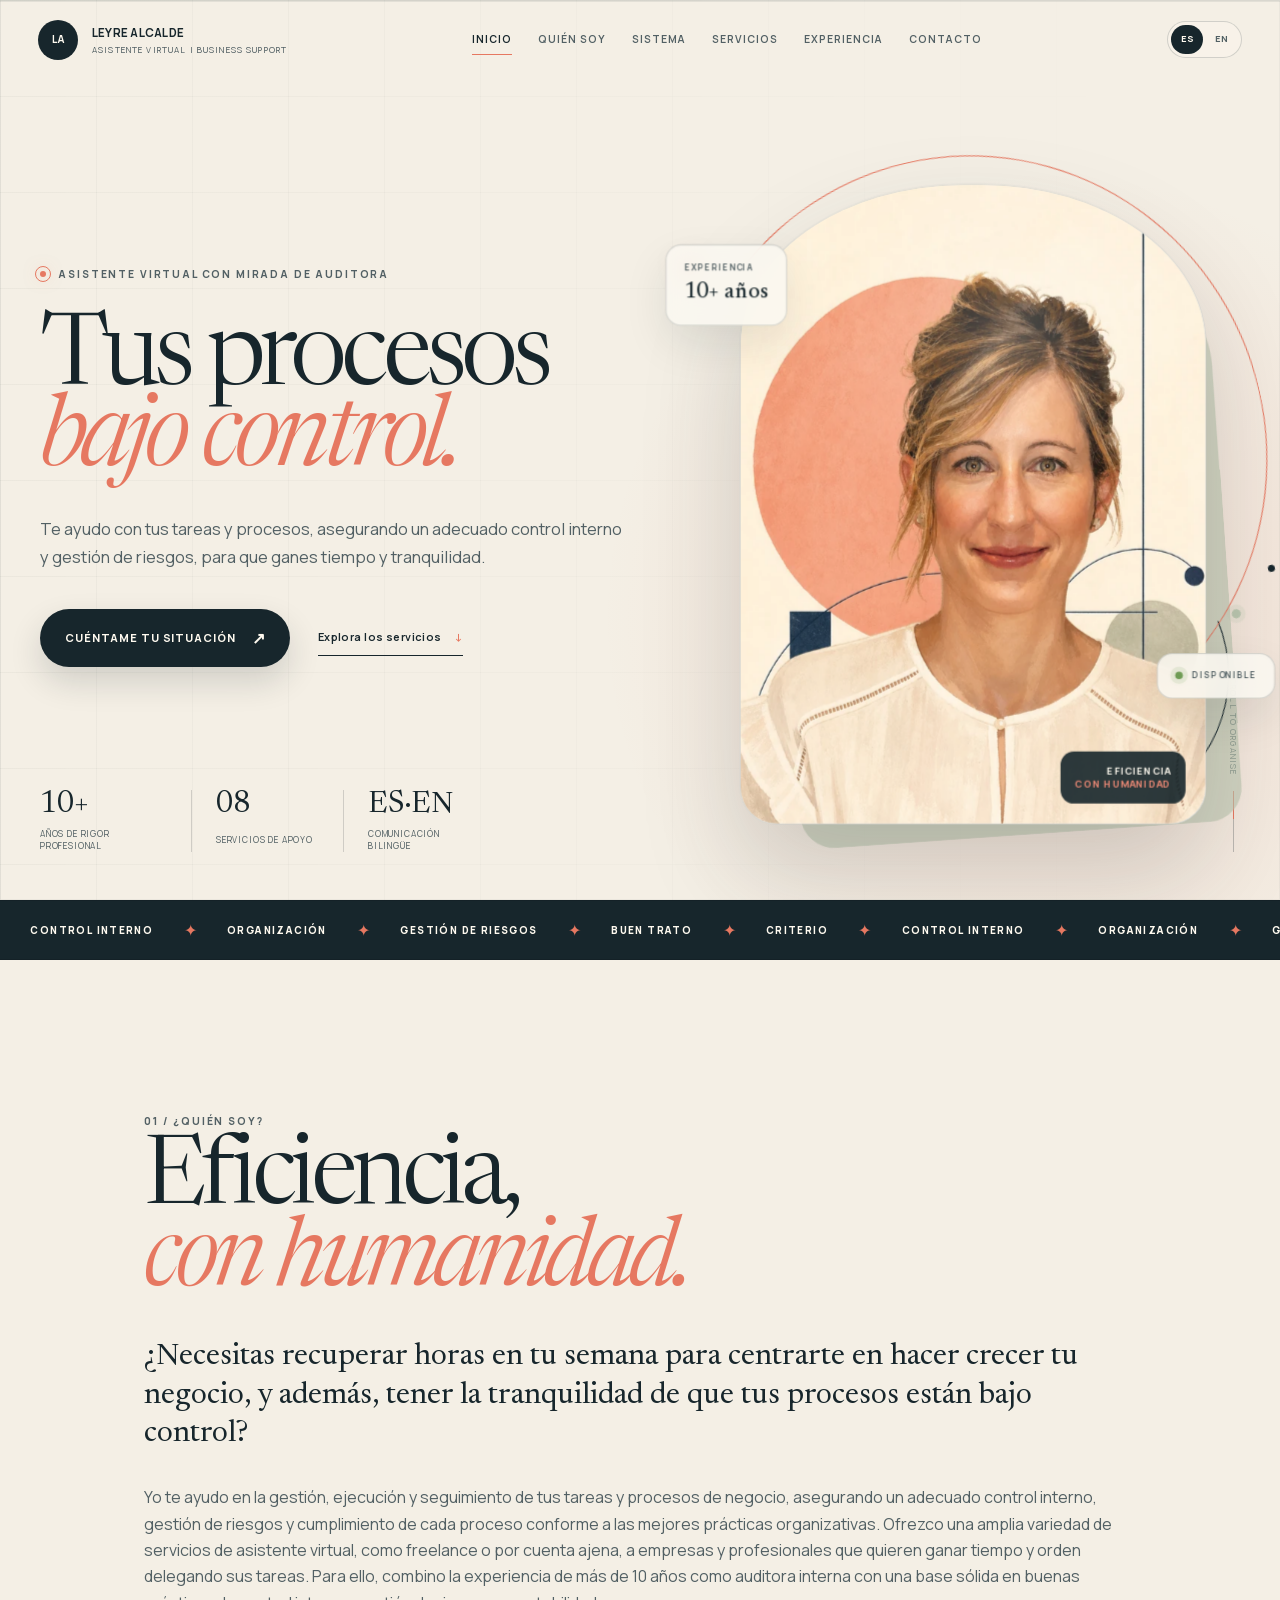
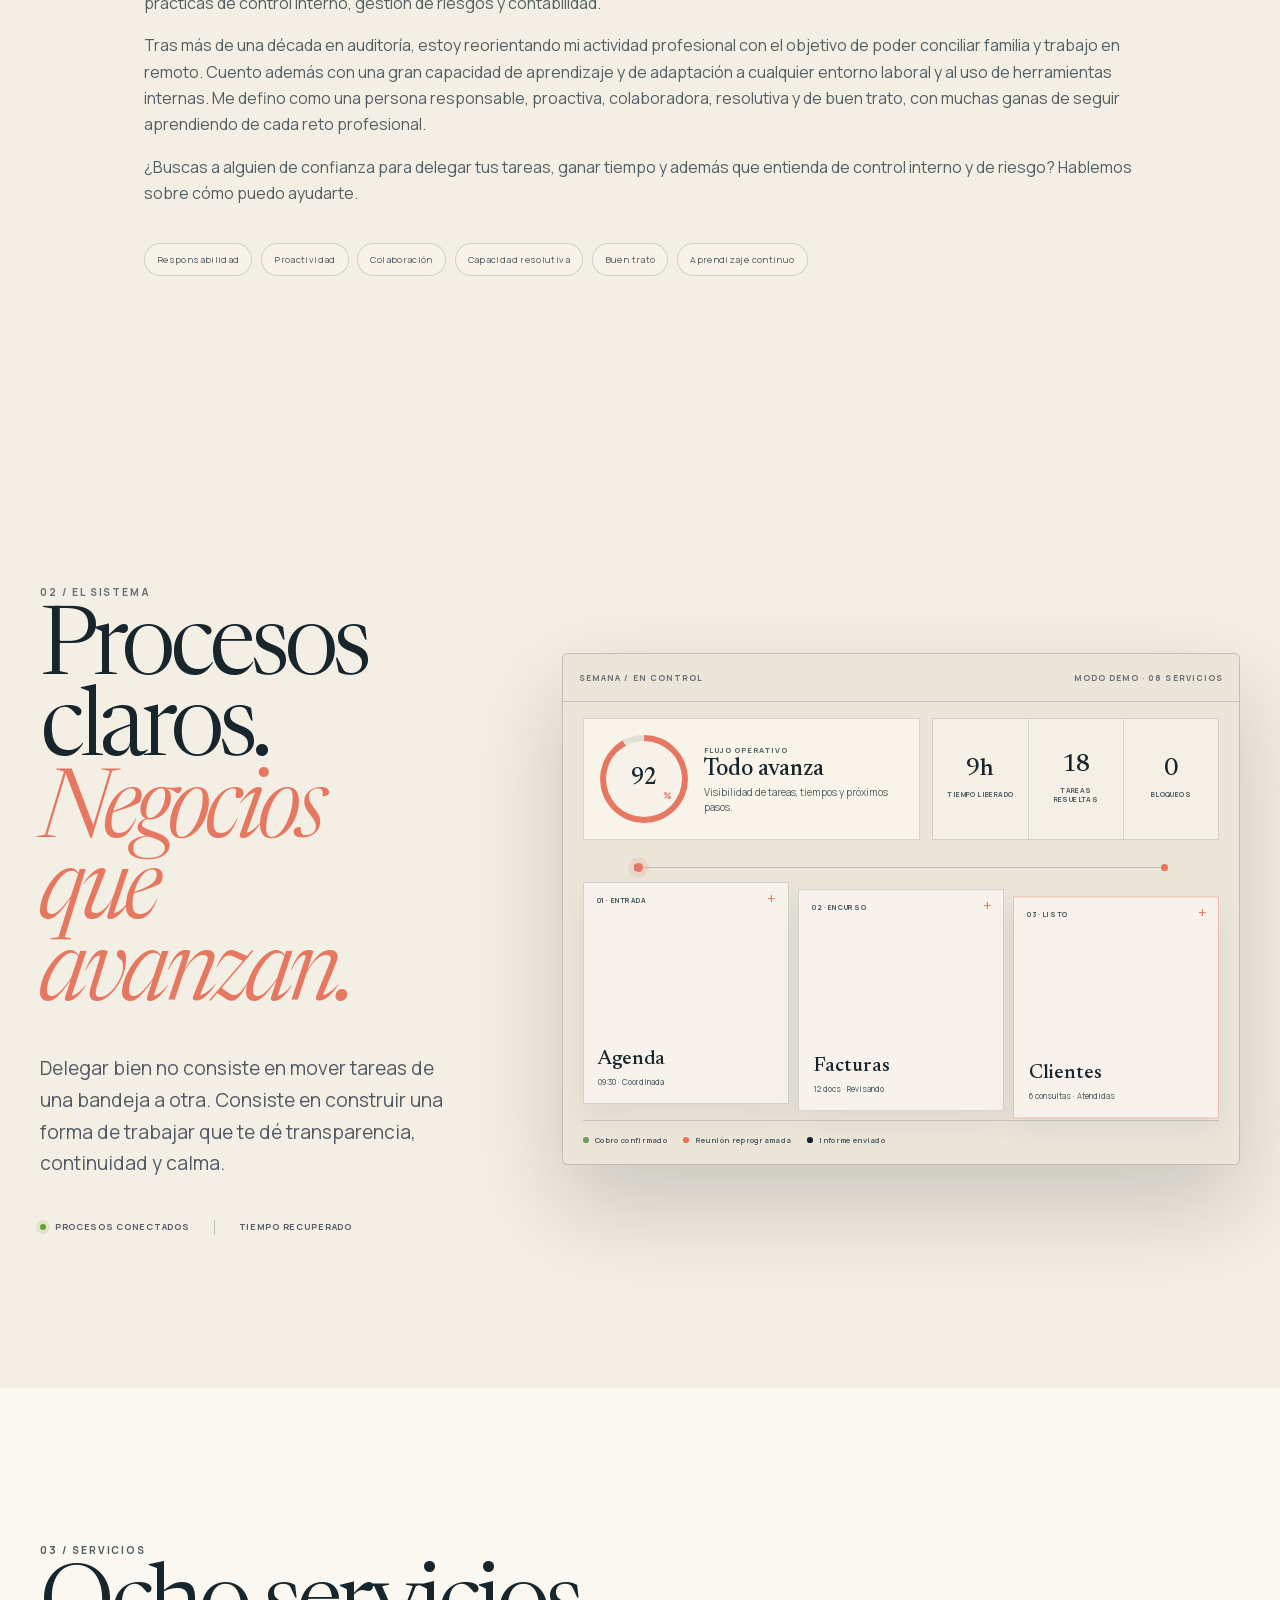
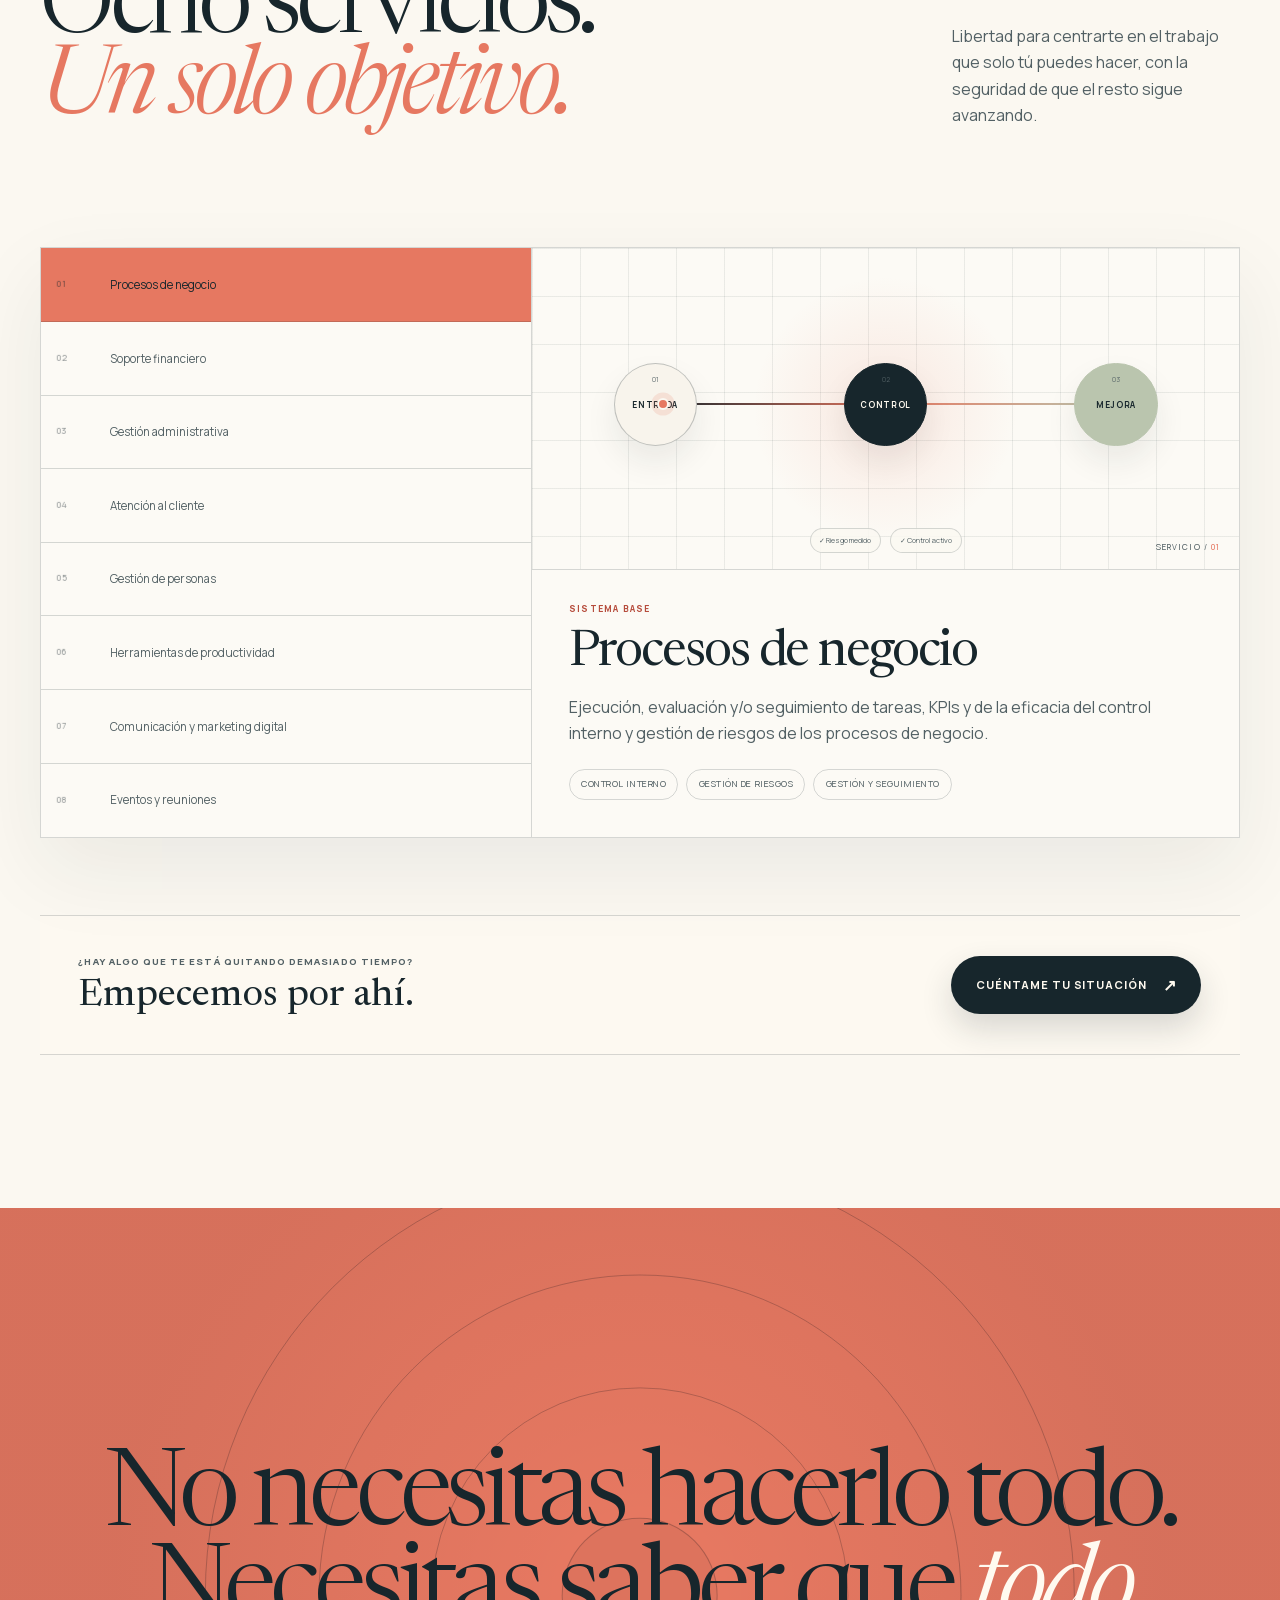
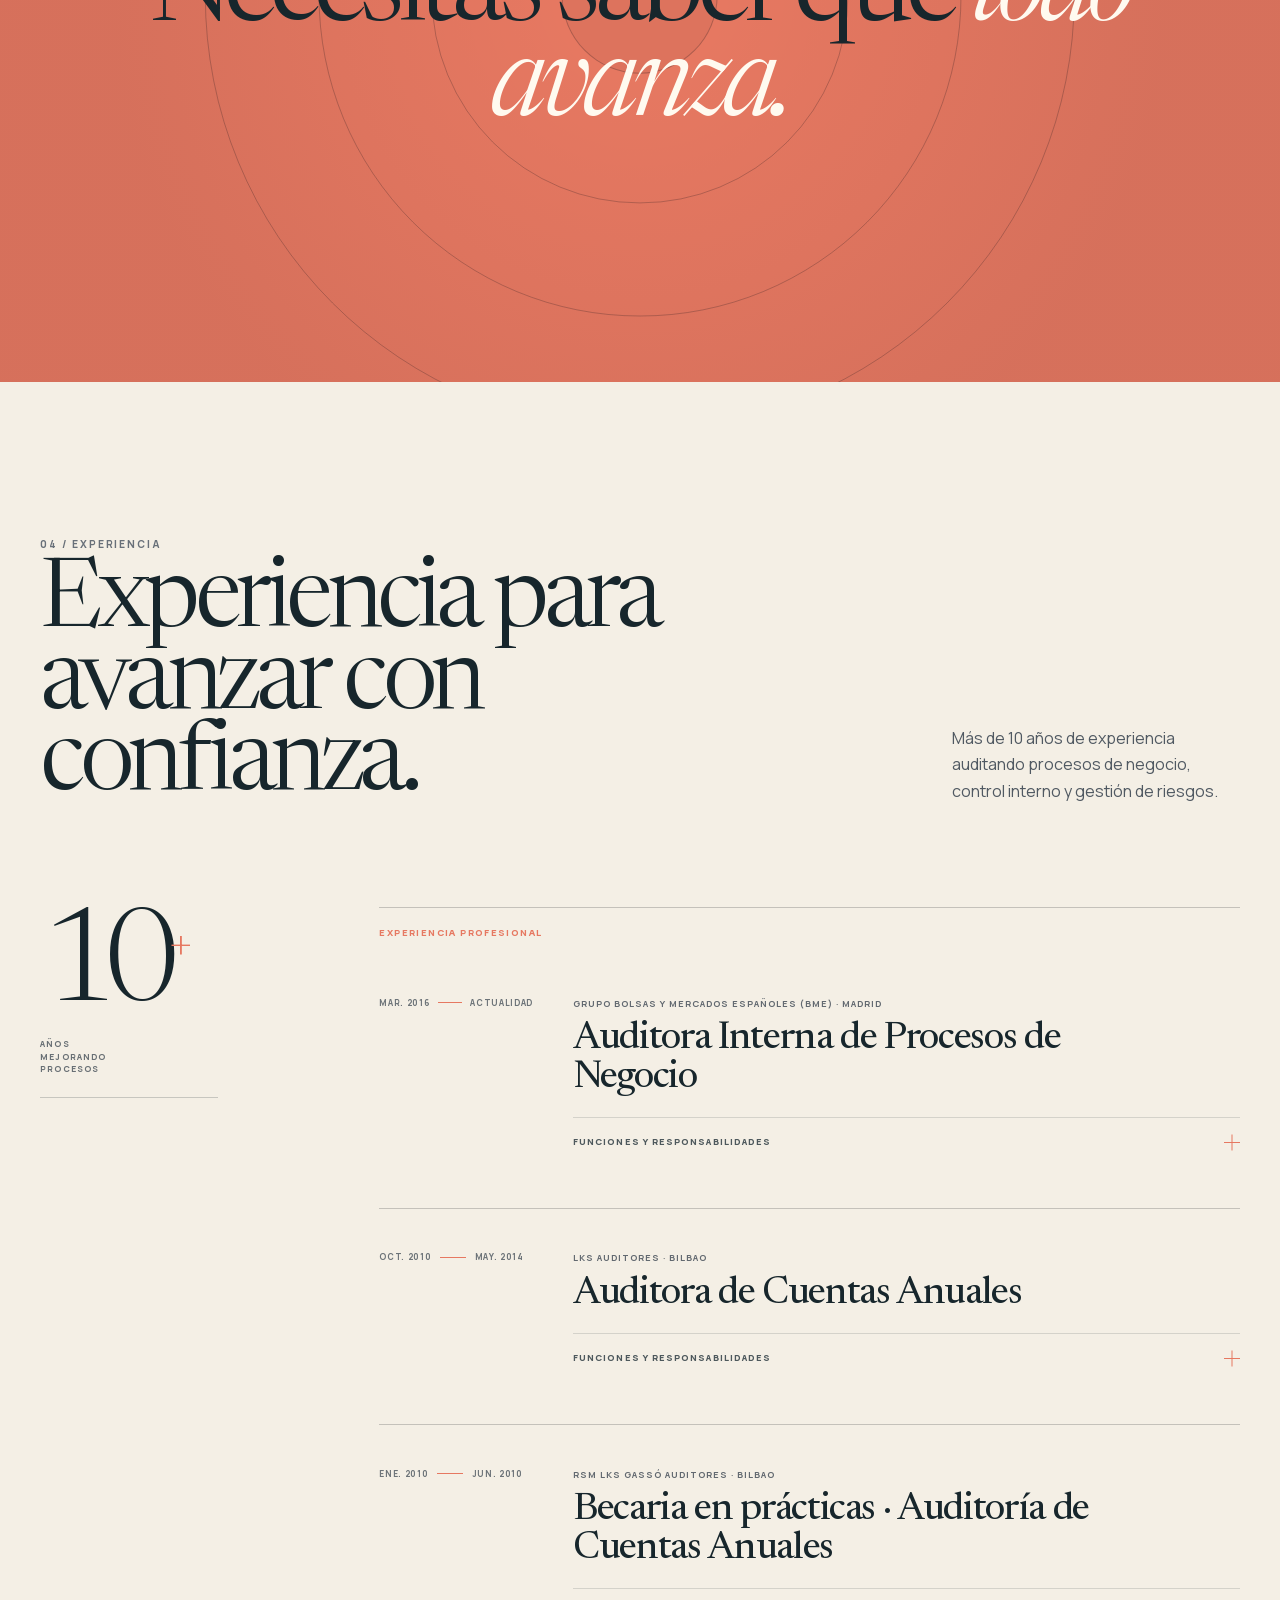
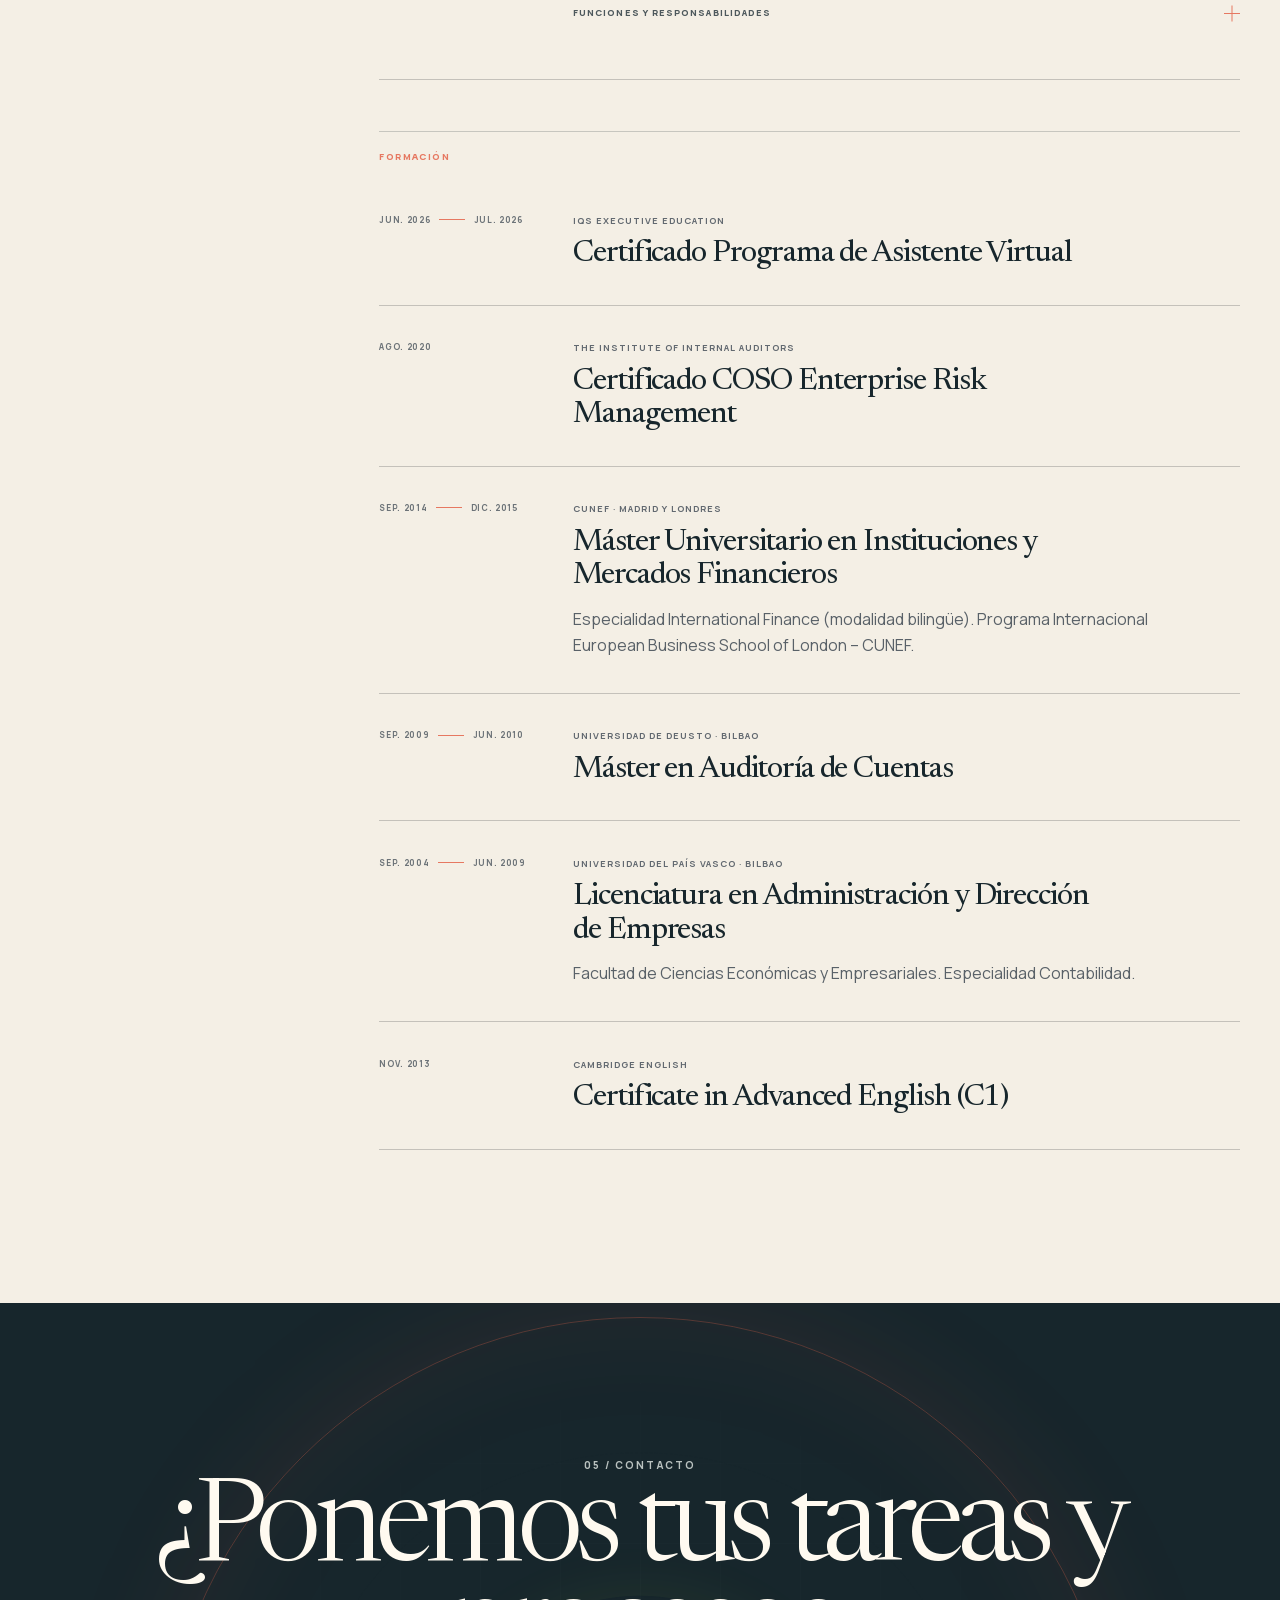
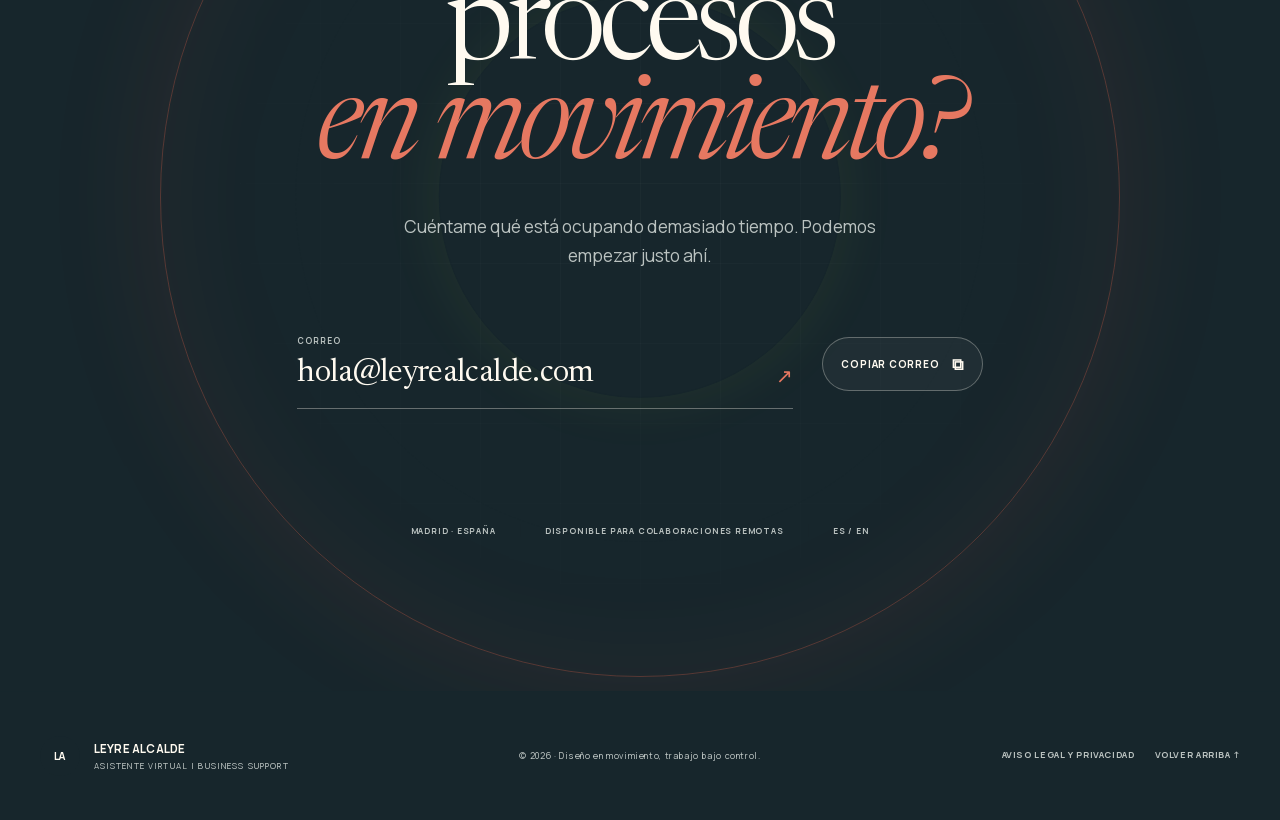
==== index.html @ f9e5c1fb "Actualizar dominio" ====
<!doctype html>
<html lang="es">
  <head>
    <meta charset="UTF-8" />
    <meta name="viewport" content="width=device-width, initial-scale=1.0" />
    <meta name="description" content="Leyre Alcalde transforma el caos operativo en procesos claros: asistencia virtual, gestión administrativa, soporte financiero y control interno." />
    <meta name="theme-color" content="#f4efe5" />
    <meta name="color-scheme" content="light" />
    <meta property="og:type" content="website" />
    <meta property="og:locale" content="es_ES" />
    <meta property="og:title" content="Leyre Alcalde — Control in Motion" />
    <meta property="og:description" content="Tus procesos bajo control. Gana tiempo y tranquilidad." />
    <meta property="og:url" content="https://www.leyrealcalde.com/" />
    <meta property="og:image" content="https://www.leyrealcalde.com/assets/images/leyre-portrait-1200.webp" />
    <meta property="og:image:alt" content="Retrato editorial de Leyre Alcalde" />
    <meta name="twitter:card" content="summary_large_image" />
    <link rel="canonical" href="https://www.leyrealcalde.com/" />
    <link rel="alternate" hreflang="es" href="https://www.leyrealcalde.com/" />
    <link rel="alternate" hreflang="en" href="https://www.leyrealcalde.com/en/" />
    <link rel="alternate" hreflang="x-default" href="https://www.leyrealcalde.com/" />
    <link rel="icon" href="favicon.svg" type="image/svg+xml" />
    <link rel="preload" href="assets/fonts/manrope-variable.woff2" as="font" type="font/woff2" crossorigin />
    <link rel="preload" href="assets/fonts/newsreader-variable.woff2" as="font" type="font/woff2" crossorigin />
    <link rel="preload" href="assets/images/leyre-portrait-960.webp" as="image" type="image/webp" imagesrcset="assets/images/leyre-portrait-640.webp 640w, assets/images/leyre-portrait-960.webp 960w, assets/images/leyre-portrait-1200.webp 1003w" imagesizes="(max-width: 840px) 82vw, 40vw" fetchpriority="high" />
    <link rel="stylesheet" href="assets/css/styles.css?v=20260817-1" />
    <script>document.documentElement.classList.add("js");</script>
    <script src="assets/vendor/three.min.js" defer></script>
    <script src="assets/js/main.js?v=20260806-14" defer></script>
    <title>Leyre Alcalde — Asistente Virtual | Business Support</title>
  </head>
  <body data-language="es">
    <a class="skip-link" href="#contenido">Saltar al contenido</a>
    <div class="page-progress" aria-hidden="true"><span data-page-progress></span></div>

    <div class="webgl-stage" aria-hidden="true" data-webgl-stage><canvas data-webgl></canvas></div>

    <header class="site-header" data-header>
      <a class="brand" href="#inicio" aria-label="Leyre Alcalde, inicio">
        <span class="brand-mark" aria-hidden="true">LA</span>
        <span><strong>Leyre Alcalde</strong><small>Asistente Virtual | Business Support</small></span>
      </a>

      <button class="menu-toggle" type="button" aria-expanded="false" aria-controls="site-nav" data-menu-toggle>
        <span class="sr-only">Abrir menú</span><i></i><i></i>
      </button>

      <nav class="site-nav" id="site-nav" aria-label="Navegación principal" data-menu>
        <a href="#inicio">Inicio</a>
        <a href="#sobre-leyre">Quién soy</a>
        <a href="#sistema">Sistema</a>
        <a href="#servicios">Servicios</a>
        <a href="#experiencia">Experiencia</a>
        <a href="#contacto">Contacto</a>
      </nav>

      <nav class="language-nav" aria-label="Seleccionar idioma">
        <a href="./#inicio" lang="es" aria-current="page" data-language-link="es">ES</a>
        <a href="./en/#inicio" lang="en" data-language-link="en">EN</a>
      </nav>
    </header>

    <main id="contenido">
      <section class="hero" id="inicio" aria-labelledby="hero-title">
        <div class="hero-grid section-shell">
          <div class="hero-copy">
            <p class="eyebrow hero-enter"><span class="live-dot" aria-hidden="true"></span> Asistente virtual con mirada de auditora</p>
            <h1 id="hero-title" class="hero-enter hero-enter-2">
              <span>Tus procesos</span>
              <span class="outline-word">bajo control.</span>
            </h1>
            <p class="hero-lede hero-enter hero-enter-3">Te ayudo con tus tareas y procesos, asegurando un adecuado control interno y gestión de riesgos, para que ganes tiempo y tranquilidad.</p>
            <div class="hero-actions hero-enter hero-enter-4">
              <a class="button button-signal magnetic" href="#contacto"><span>Cuéntame tu situación</span><i aria-hidden="true">↗</i></a>
              <a class="text-link" href="#servicios">Explora los servicios <i aria-hidden="true">↓</i></a>
            </div>
          </div>

          <div class="hero-portrait hero-enter hero-enter-3" data-portrait>
            <div class="hero-orbit orbit-outer" aria-hidden="true"><i></i><b></b></div>
            <div class="hero-orbit orbit-inner" aria-hidden="true"><i></i></div>
            <div class="portrait-shadow-layer" aria-hidden="true" data-depth="back"></div>
            <div class="hero-portrait-card" data-depth="photo">
              <picture>
                <source type="image/webp" srcset="assets/images/leyre-portrait-640.webp 640w, assets/images/leyre-portrait-960.webp 960w, assets/images/leyre-portrait-1200.webp 1003w" sizes="(max-width: 840px) 82vw, 40vw" />
                <img src="assets/images/leyre-portrait-fallback.jpg" width="1003" height="1568" alt="Retrato editorial de Leyre Alcalde" fetchpriority="high" decoding="async" />
              </picture>
              <div class="portrait-light-layer" aria-hidden="true"></div>
                <p class="portrait-caption">Eficiencia<br /><em>con humanidad</em></p>
            </div>
            <div class="portrait-float-card portrait-float-a" data-depth="front"><small>Experiencia</small><strong>10+ años</strong></div>
            <div class="portrait-float-card portrait-float-b" data-depth="front"><span></span><small>Disponible</small></div>
          </div>

          <dl class="hero-metrics hero-enter hero-enter-4" aria-label="Resumen profesional">
            <div><dt data-count="10">10+</dt><dd>Años de rigor profesional</dd></div>
            <div><dt>08</dt><dd>Servicios de apoyo</dd></div>
            <div><dt>ES·EN</dt><dd>Comunicación bilingüe</dd></div>
          </dl>
        </div>

        <a class="scroll-cue" href="#sistema"><span>Scroll to organise</span><i aria-hidden="true"></i></a>
      </section>

      <div class="signal-strip" aria-hidden="true">
        <div class="signal-track">
          <span>CONTROL INTERNO</span><i>✦</i><span>ORGANIZACIÓN</span><i>✦</i><span>GESTIÓN DE RIESGOS</span><i>✦</i><span>BUEN TRATO</span><i>✦</i><span>CRITERIO</span><i>✦</i>
          <span>CONTROL INTERNO</span><i>✦</i><span>ORGANIZACIÓN</span><i>✦</i><span>GESTIÓN DE RIESGOS</span><i>✦</i><span>BUEN TRATO</span><i>✦</i><span>CRITERIO</span><i>✦</i>
        </div>
      </div>

      <section class="human section-pad" id="sobre-leyre" aria-labelledby="human-title">
        <div class="section-shell human-grid">
          <div class="portrait-system reveal">
            <div class="portrait-frame">
              <picture>
                <source type="image/webp" srcset="assets/images/leyre-portrait-640.webp 640w, assets/images/leyre-portrait-960.webp 960w, assets/images/leyre-portrait-1200.webp 1003w" sizes="(max-width: 760px) 90vw, 42vw" />
                <img src="assets/images/leyre-portrait-fallback.jpg" width="1003" height="1568" loading="lazy" decoding="async" alt="Retrato editorial de Leyre Alcalde" />
              </picture>
              <div class="portrait-scan" aria-hidden="true"></div>
              <div class="portrait-data" aria-hidden="true"><span>LA / 001</span><span>MADRID</span></div>
            </div>
            <p>RESPONSABILIDAD · DEDICACIÓN · COMPROMISO · CONSTANCIA · COLABORACIÓN · BUEN TRATO</p>
          </div>

          <div class="human-copy reveal">
            <p class="section-kicker">01 / ¿QUIÉN SOY?</p>
            <h2 id="human-title">Eficiencia,<br /><em>con humanidad.</em></h2>
            <p class="large-copy">¿Necesitas recuperar horas en tu semana para centrarte en hacer crecer tu negocio, y además, tener la tranquilidad de que tus procesos están bajo control?</p>
            <p>Yo te ayudo en la gestión, ejecución y seguimiento de tus tareas y procesos de negocio, asegurando un adecuado control interno, gestión de riesgos y cumplimiento de cada proceso conforme a las mejores prácticas organizativas. Ofrezco una amplia variedad de servicios de asistente virtual, como freelance o por cuenta ajena, a empresas y profesionales que quieren ganar tiempo y orden delegando sus tareas. Para ello, combino la experiencia de más de 10 años como auditora interna con una base sólida en buenas prácticas de control interno, gestión de riesgos y contabilidad.</p>
            <p>Tras más de una década en auditoría, estoy reorientando mi actividad profesional con el objetivo de poder conciliar familia y trabajo en remoto. Cuento además con una gran capacidad de aprendizaje y de adaptación a cualquier entorno laboral y al uso de herramientas internas. Me defino como una persona responsable, proactiva, colaboradora, resolutiva y de buen trato, con muchas ganas de seguir aprendiendo de cada reto profesional.</p>
            <p>¿Buscas a alguien de confianza para delegar tus tareas, ganar tiempo y además que entienda de control interno y de riesgo? Hablemos sobre cómo puedo ayudarte.</p>
            <div class="tool-stack" aria-label="Cualidades profesionales"><span>Responsabilidad</span><span>Proactividad</span><span>Colaboración</span><span>Capacidad resolutiva</span><span>Buen trato</span><span>Aprendizaje continuo</span></div>
          </div>
        </div>
      </section>

      <section class="system section-pad" id="sistema" aria-labelledby="system-title" data-system-section>
        <div class="section-shell system-grid">
          <div class="system-copy reveal">
            <p class="section-kicker">02 / EL SISTEMA</p>
            <h2 id="system-title">Procesos claros.<br /><em>Negocios que avanzan.</em></h2>
            <p class="system-lede">Delegar bien no consiste en mover tareas de una bandeja a otra. Consiste en construir una forma de trabajar que te dé transparencia, continuidad y calma.</p>
            <div class="system-status" aria-label="Estado del sistema">
              <span><i></i> Procesos conectados</span>
              <span>Tiempo recuperado</span>
            </div>
          </div>

          <div class="order-board reveal" data-order-board aria-label="Simulación visual de una semana de tareas organizada">
            <div class="board-head"><span>SEMANA / EN CONTROL</span><span>MODO DEMO · 08 SERVICIOS</span></div>
            <div class="board-dashboard">
              <div class="board-score"><div class="score-ring"><strong>92</strong><span>%</span></div><div><small>Flujo operativo</small><strong>Todo avanza</strong><p>Visibilidad de tareas, tiempos y próximos pasos.</p></div></div>
              <div class="board-kpis"><div><strong>9h</strong><span>Tiempo liberado</span></div><div><strong>18</strong><span>Tareas resueltas</span></div><div><strong>0</strong><span>Bloqueos</span></div></div>
            </div>
            <div class="board-flow" role="group" aria-label="Detalles del flujo semanal">
              <div class="flow-line"><i></i></div>
              <button class="flow-card" type="button" aria-expanded="false" aria-controls="flow-detail-agenda" data-flow-card><span>01 · ENTRADA</span><i class="flow-toggle" aria-hidden="true">+</i><span class="flow-detail" id="flow-detail-agenda">Citas, recordatorios y prioridades reunidos para que cada día empiece claro.</span><strong>Agenda</strong><small>09:30 · Coordinada</small></button>
              <button class="flow-card" type="button" aria-expanded="false" aria-controls="flow-detail-facturas" data-flow-card><span>02 · EN CURSO</span><i class="flow-toggle" aria-hidden="true">+</i><span class="flow-detail" id="flow-detail-facturas">Documentos revisados, vencimientos controlados y pagos listos para seguimiento.</span><strong>Facturas</strong><small>12 docs · Revisando</small></button>
              <button class="flow-card" type="button" aria-expanded="false" aria-controls="flow-detail-clientes" data-flow-card><span>03 · LISTO</span><i class="flow-toggle" aria-hidden="true">+</i><span class="flow-detail" id="flow-detail-clientes">Consultas ordenadas, respuestas coordinadas y cada conversación con su próximo paso.</span><strong>Clientes</strong><small>6 consultas · Atendidas</small></button>
            </div>
            <div class="board-feed"><span><i></i>Cobro confirmado</span><span><i></i>Reunión reprogramada</span><span><i></i>Informe enviado</span></div>
          </div>
        </div>
      </section>

      <section class="services section-pad" id="servicios" aria-labelledby="services-title">
        <div class="section-shell">
          <header class="section-heading reveal">
            <div><p class="section-kicker">03 / SERVICIOS</p><h2 id="services-title">Ocho servicios.<br /><em>Un solo objetivo.</em></h2></div>
            <p>Libertad para centrarte en el trabajo que solo tú puedes hacer, con la seguridad de que el resto sigue avanzando.</p>
          </header>

          <div class="service-console reveal" data-service-console>
            <div class="service-nav" role="tablist" aria-label="Servicios disponibles">
              <button class="service-tab is-active" id="service-tab-1" type="button" role="tab" aria-selected="true" aria-controls="service-panel-1" data-service="0"><span>01</span> Procesos de negocio</button>
              <button class="service-tab" id="service-tab-2" type="button" role="tab" aria-selected="false" aria-controls="service-panel-2" data-service="1"><span>02</span> Soporte financiero</button>
              <button class="service-tab" id="service-tab-3" type="button" role="tab" aria-selected="false" aria-controls="service-panel-3" data-service="2"><span>03</span> Gestión administrativa</button>
              <button class="service-tab" id="service-tab-4" type="button" role="tab" aria-selected="false" aria-controls="service-panel-4" data-service="3"><span>04</span> Atención al cliente</button>
              <button class="service-tab" id="service-tab-5" type="button" role="tab" aria-selected="false" aria-controls="service-panel-5" data-service="4"><span>05</span> Gestión de personas</button>
              <button class="service-tab" id="service-tab-6" type="button" role="tab" aria-selected="false" aria-controls="service-panel-6" data-service="5"><span>06</span> Herramientas de productividad</button>
              <button class="service-tab" id="service-tab-7" type="button" role="tab" aria-selected="false" aria-controls="service-panel-7" data-service="6"><span>07</span> Comunicación y marketing digital</button>
              <button class="service-tab" id="service-tab-8" type="button" role="tab" aria-selected="false" aria-controls="service-panel-8" data-service="7"><span>08</span> Eventos y reuniones</button>
            </div>

            <article class="service-panel is-active" id="service-panel-1" role="tabpanel" aria-labelledby="service-tab-1" tabindex="0" data-service-panel="0">
              <div class="service-visual" aria-hidden="true"></div>
              <div class="service-panel-copy">
                <p>SISTEMA BASE</p>
                <h3>Procesos de negocio</h3>
                <p>Ejecución, evaluación y/o seguimiento de tareas, KPIs y de la eficacia del control interno y gestión de riesgos de los procesos de negocio.</p>
                <ul><li>Control interno</li><li>Gestión de riesgos</li><li>Gestión y seguimiento</li></ul>
              </div>
            </article>
            <article class="service-panel" id="service-panel-2" role="tabpanel" aria-labelledby="service-tab-2" tabindex="0" data-service-panel="1" hidden>
              <div class="service-visual" aria-hidden="true"></div>
              <div class="service-panel-copy"><p>VISIBILIDAD</p><h3>Soporte financiero</h3><p>Gestión de contabilidad, facturación, seguimiento de cobros y pagos, control de gastos, análisis y elaboración de informes financieros y presupuestos.</p><ul><li>Contabilidad y facturación</li><li>Cobros y pagos</li><li>Informes y presupuestos</li></ul></div>
            </article>
            <article class="service-panel" id="service-panel-3" role="tabpanel" aria-labelledby="service-tab-3" tabindex="0" data-service-panel="2" hidden>
              <div class="service-visual" aria-hidden="true"></div>
              <div class="service-panel-copy"><p>COORDINACIÓN</p><h3>Gestión administrativa</h3><p>Elaboración, actualización y seguimiento de procedimientos internos, elaboración de informes, documentación, gestión de agenda, correo electrónico y gestión de viajes.</p><ul><li>Procedimientos e informes</li><li>Agenda y correo</li><li>Documentación y viajes</li></ul></div>
            </article>
            <article class="service-panel" id="service-panel-4" role="tabpanel" aria-labelledby="service-tab-4" tabindex="0" data-service-panel="3" hidden>
              <div class="service-visual" aria-hidden="true"></div>
              <div class="service-panel-copy"><p>CONEXIÓN</p><h3>Atención al cliente</h3><p>Gestión de consultas por email y redes sociales, elaboración de FAQs y soporte a clientes.</p><ul><li>Email y redes sociales</li><li>FAQs</li><li>Soporte a clientes</li></ul></div>
            </article>
            <article class="service-panel" id="service-panel-5" role="tabpanel" aria-labelledby="service-tab-5" tabindex="0" data-service-panel="4" hidden>
              <div class="service-visual" aria-hidden="true"></div>
              <div class="service-panel-copy"><p>EQUIPO</p><h3>Gestión de personas</h3><p>Creación de descripciones de puestos, preselección de candidatos, organización de entrevistas y onboarding de empleados y proveedores.</p><ul><li>Descripciones de puestos</li><li>Selección y entrevistas</li><li>Onboarding</li></ul></div>
            </article>
            <article class="service-panel" id="service-panel-6" role="tabpanel" aria-labelledby="service-tab-6" tabindex="0" data-service-panel="5" hidden>
              <div class="service-visual" aria-hidden="true"></div>
              <div class="service-panel-copy"><p>PRODUCTIVIDAD</p><h3>Herramientas de productividad</h3><p>Uso de Microsoft 365, Google Workspace, Trello, Canva, Calendly, Doodle, Holded, Zoom y Slack, junto con herramientas de IA como Claude y Copilot.</p><ul><li>Herramientas de gestión</li><li>Colaboración online</li><li>IA aplicada</li></ul></div>
            </article>
            <article class="service-panel" id="service-panel-7" role="tabpanel" aria-labelledby="service-tab-7" tabindex="0" data-service-panel="6" hidden>
              <div class="service-visual" aria-hidden="true"></div>
              <div class="service-panel-copy"><p>PRESENCIA</p><h3>Comunicación y marketing digital</h3><p>Programación de contenido, publicación de artículos en redes sociales y optimización de imágenes para web.</p><ul><li>Programación de contenido</li><li>Artículos en redes</li><li>Imágenes para web</li></ul></div>
            </article>
            <article class="service-panel" id="service-panel-8" role="tabpanel" aria-labelledby="service-tab-8" tabindex="0" data-service-panel="7" hidden>
              <div class="service-visual" aria-hidden="true"></div>
              <div class="service-panel-copy"><p>SINCRONIZACIÓN</p><h3>Eventos y reuniones</h3><p>Organización de eventos, reuniones y agendas online para que personas, horarios e información estén coordinados.</p><ul><li>Eventos</li><li>Reuniones</li><li>Agendas online</li></ul></div>
            </article>
          </div>

          <aside class="section-conversion reveal" aria-label="Siguiente paso">
            <div>
              <p>¿Hay algo que te está quitando demasiado tiempo?</p>
              <h3>Empecemos por ahí.</h3>
            </div>
            <a class="button button-signal magnetic" href="#contacto"><span>Cuéntame tu situación</span><i aria-hidden="true">↗</i></a>
          </aside>
        </div>
      </section>

      <section class="statement" aria-label="Propuesta de valor">
        <div class="statement-orbit" aria-hidden="true"><span></span><span></span><span></span></div>
        <p class="reveal">No necesitas hacerlo todo.<br />Necesitas saber que <em>todo avanza.</em></p>
      </section>

      <section class="experience section-pad" id="experiencia" aria-labelledby="experience-title">
        <div class="section-shell">
          <header class="section-heading reveal">
            <div><p class="section-kicker">04 / EXPERIENCIA</p><h2 id="experience-title">Experiencia para avanzar con confianza.</h2></div>
            <p>Más de 10 años de experiencia auditando procesos de negocio, control interno y gestión de riesgos.</p>
          </header>

          <div class="experience-layout">
            <div class="experience-number reveal" aria-label="Más de diez años de experiencia"><strong>10</strong><span>+</span><small>Años<br />mejorando<br />procesos</small></div>
            <div class="timeline experience-record">
              <p class="timeline-group-label">Experiencia profesional</p>
              <article class="timeline-item reveal">
                <div class="timeline-date"><span>MAR. 2016</span><i></i><span>ACTUALIDAD</span></div>
                <div class="timeline-content">
                  <p>Grupo Bolsas y Mercados Españoles (BME) · Madrid</p>
                  <h3>Auditora Interna de Procesos de Negocio</h3>
                  <details class="timeline-details">
                    <summary><span>Funciones y responsabilidades</span><i aria-hidden="true"></i></summary>
                    <ul>
                      <li>Contribución al desarrollo del Plan Anual de Auditoría Interna.</li>
                      <li>Evaluación de la gestión de riesgos, del control interno y del cumplimiento de la normativa y las mejores prácticas de los procesos de negocio, tanto financieros como no financieros.</li>
                      <li>Redacción de informes de auditoría interna conforme a los estándares globales de auditoría interna.</li>
                      <li>Participación en los procesos de comunicación y reporte a organismos oficiales supervisores.</li>
                    </ul>
                  </details>
                </div>
              </article>
              <article class="timeline-item reveal">
                <div class="timeline-date"><span>OCT. 2010</span><i></i><span>MAY. 2014</span></div>
                <div class="timeline-content">
                  <p>LKS Auditores · Bilbao</p>
                  <h3>Auditora de Cuentas Anuales</h3>
                  <details class="timeline-details">
                    <summary><span>Funciones y responsabilidades</span><i aria-hidden="true"></i></summary>
                    <ul>
                      <li>Realización de informes de auditoría y de información financiera.</li>
                      <li>Revisión de los Estados Financieros y Control Interno de compañías del sector servicios e industrial.</li>
                      <li>Realización de certificaciones de proyectos subvencionados por organismos públicos.</li>
                    </ul>
                  </details>
                </div>
              </article>
              <article class="timeline-item reveal">
                <div class="timeline-date"><span>ENE. 2010</span><i></i><span>JUN. 2010</span></div>
                <div class="timeline-content">
                  <p>RSM LKS Gassó Auditores · Bilbao</p>
                  <h3>Becaria en prácticas · Auditoría de Cuentas Anuales</h3>
                  <details class="timeline-details">
                    <summary><span>Funciones y responsabilidades</span><i aria-hidden="true"></i></summary>
                    <ul>
                      <li>Revisión de los Estados Financieros y control interno de compañías del sector servicios e industrial.</li>
                    </ul>
                  </details>
                </div>
              </article>

              <p class="timeline-group-label education-label">Formación</p>
              <article class="timeline-item timeline-item-education reveal">
                <div class="timeline-date"><span>JUN. 2026</span><i></i><span>JUL. 2026</span></div>
                <div class="timeline-content"><p>IQS Executive Education</p><h3>Certificado Programa de Asistente Virtual</h3></div>
              </article>
              <article class="timeline-item timeline-item-education reveal">
                <div class="timeline-date"><span>AGO. 2020</span></div>
                <div class="timeline-content"><p>The Institute of Internal Auditors</p><h3>Certificado COSO Enterprise Risk Management</h3></div>
              </article>
              <article class="timeline-item timeline-item-education reveal">
                <div class="timeline-date"><span>SEP. 2014</span><i></i><span>DIC. 2015</span></div>
                <div class="timeline-content"><p>CUNEF · Madrid y Londres</p><h3>Máster Universitario en Instituciones y Mercados Financieros</h3><p class="education-note">Especialidad International Finance (modalidad bilingüe). Programa Internacional European Business School of London – CUNEF.</p></div>
              </article>
              <article class="timeline-item timeline-item-education reveal">
                <div class="timeline-date"><span>SEP. 2009</span><i></i><span>JUN. 2010</span></div>
                <div class="timeline-content"><p>Universidad de Deusto · Bilbao</p><h3>Máster en Auditoría de Cuentas</h3></div>
              </article>
              <article class="timeline-item timeline-item-education reveal">
                <div class="timeline-date"><span>SEP. 2004</span><i></i><span>JUN. 2009</span></div>
                <div class="timeline-content"><p>Universidad del País Vasco · Bilbao</p><h3>Licenciatura en Administración y Dirección de Empresas</h3><p class="education-note">Facultad de Ciencias Económicas y Empresariales. Especialidad Contabilidad.</p></div>
              </article>
              <article class="timeline-item timeline-item-education reveal">
                <div class="timeline-date"><span>NOV. 2013</span></div>
                <div class="timeline-content"><p>Cambridge English</p><h3>Certificate in Advanced English (C1)</h3></div>
              </article>
            </div>
          </div>

        </div>
      </section>

      <section class="contact section-pad" id="contacto" aria-labelledby="contact-title">
        <div class="contact-glow" aria-hidden="true"></div>
        <div class="section-shell contact-inner reveal">
          <p class="section-kicker">05 / CONTACTO</p>
          <h2 id="contact-title">¿Ponemos tus tareas y procesos<br /><em>en movimiento?</em></h2>
          <p>Cuéntame qué está ocupando demasiado tiempo. Podemos empezar justo ahí.</p>
          <div class="contact-actions">
            <a class="email-link" href="mailto:hola@leyrealcalde.com" aria-label="Escribir a hola@leyrealcalde.com">
              <span class="contact-label">Correo</span>
              <strong>hola@leyrealcalde.com</strong>
              <i aria-hidden="true">↗</i>
            </a>
            <button class="copy-email" type="button" data-copy-email="hola@leyrealcalde.com" data-copy-success="Correo copiado" data-copy-error="No se pudo copiar">
              <span data-copy-label>Copiar correo</span>
              <i aria-hidden="true">⧉</i>
            </button>
          </div>
          <p class="sr-only" role="status" aria-live="polite" data-copy-status></p>
          <div class="contact-meta"><span>Madrid · España</span><span>Disponible para colaboraciones remotas</span><span>ES / EN</span></div>
        </div>
      </section>
    </main>

    <footer class="site-footer">
      <div class="section-shell">
        <a class="brand" href="#inicio"><span class="brand-mark" aria-hidden="true">LA</span><span><strong>Leyre Alcalde</strong><small>Asistente Virtual | Business Support</small></span></a>
        <p>© <span data-current-year>2026</span> · Diseño en movimiento, trabajo bajo control.</p>
        <nav class="footer-links" aria-label="Información legal">
          <a href="legal/">Aviso legal y privacidad</a>
          <a href="#inicio">Volver arriba ↑</a>
        </nav>
      </div>
    </footer>

  </body>
</html>
---- assets/css/styles.css ----
@font-face {
  font-family: "Manrope";
  src: url("../fonts/manrope-variable.woff2") format("woff2");
  font-style: normal;
  font-weight: 200 800;
  font-display: swap;
}

@font-face {
  font-family: "Newsreader";
  src: url("../fonts/newsreader-variable.woff2") format("woff2");
  font-style: normal;
  font-weight: 200 800;
  font-display: swap;
}

@font-face {
  font-family: "Newsreader";
  src: url("../fonts/newsreader-italic-variable.woff2") format("woff2");
  font-style: italic;
  font-weight: 200 800;
  font-display: swap;
}

:root {
  --night: #17262c;
  --night-2: #22353b;
  --night-3: #30434a;
  --ivory: #f4efe5;
  --fog: #526064;
  --coral: #e67861;
  --coral-bright: #ee8a76;
  --acid: #bac5ae;
  --sage: #bac5ae;
  --blue: #ddb5ae;
  --line: rgba(23, 38, 44, 0.17);
  --line-bright: rgba(23, 38, 44, 0.3);
  --glass: rgba(251, 248, 241, 0.72);
  --header-height: 5rem;
  --shell: 75rem;
  --ease: cubic-bezier(0.2, 0.75, 0.25, 1);
}

*, *::before, *::after { box-sizing: border-box; }
html { scroll-behavior: smooth; scroll-padding-top: calc(var(--header-height) + 1rem); }
body {
  min-width: 20rem;
  margin: 0;
  overflow-x: clip;
  color: var(--ivory);
  background:
    radial-gradient(circle at 80% 8%, rgba(255, 104, 77, 0.08), transparent 25rem),
    radial-gradient(circle at 18% 30%, rgba(143, 184, 255, 0.05), transparent 30rem),
    var(--night);
  font-family: "Manrope", Arial, sans-serif;
  font-size: 1rem;
  line-height: 1.65;
  text-rendering: optimizeLegibility;
  -webkit-font-smoothing: antialiased;
}

body.menu-open { overflow: hidden; }
body::before {
  position: fixed;
  z-index: 90;
  inset: 0;
  border: 1px solid rgba(255,255,255,0.035);
  content: "";
  pointer-events: none;
}
img { display: block; max-width: 100%; }
a { color: inherit; text-decoration: none; }
button { color: inherit; font: inherit; }
p, h1, h2, h3, dl, dd { margin-top: 0; }
::selection { color: var(--night); background: var(--acid); }

.sr-only {
  position: absolute;
  width: 1px;
  height: 1px;
  padding: 0;
  margin: -1px;
  overflow: hidden;
  clip: rect(0, 0, 0, 0);
  white-space: nowrap;
  border: 0;
}

.skip-link {
  position: fixed;
  z-index: 1000;
  top: 1rem;
  left: 1rem;
  padding: 0.7rem 1rem;
  color: var(--night);
  background: var(--acid);
  transform: translateY(-180%);
  transition: transform 180ms ease;
}
.skip-link:focus { transform: translateY(0); }
:focus-visible { outline: 2px solid var(--acid); outline-offset: 5px; }

.section-shell { width: min(calc(100% - 4rem), var(--shell)); margin-inline: auto; }
.section-pad { padding-block: clamp(7rem, 12vw, 12rem); }
.section-kicker, .eyebrow {
  color: var(--fog);
  font-size: 0.64rem;
  font-weight: 750;
  letter-spacing: 0.18em;
  text-transform: uppercase;
}

.page-progress { position: fixed; z-index: 500; top: 0; left: 0; width: 100%; height: 2px; background: rgba(255,255,255,0.04); }
.page-progress span { display: block; width: 100%; height: 100%; background: linear-gradient(90deg, var(--coral), var(--acid)); transform: scaleX(0); transform-origin: left; will-change: transform; }

.site-header {
  position: fixed;
  z-index: 300;
  top: 0;
  right: 0;
  left: 0;
  display: grid;
  grid-template-columns: auto 1fr auto;
  align-items: center;
  height: var(--header-height);
  padding-inline: clamp(1.25rem, 3vw, 3rem);
  border-bottom: 1px solid transparent;
  transition: background 250ms ease, border-color 250ms ease, height 250ms var(--ease);
}
.site-header.is-scrolled { height: 4.35rem; border-color: var(--line); background: rgba(7,11,18,0.82); backdrop-filter: blur(18px); -webkit-backdrop-filter: blur(18px); }
.brand { display: inline-flex; align-items: center; gap: 0.85rem; width: fit-content; }
.brand > span:last-child { display: flex; flex-direction: column; gap: 0.06rem; }
.brand strong { font-size: 0.72rem; font-weight: 700; letter-spacing: 0.02em; text-transform: uppercase; }
.brand small { color: var(--fog); font-size: 0.51rem; letter-spacing: 0.14em; text-transform: uppercase; }
.brand-mark { position: relative; display: grid; width: 2.5rem; height: 2.5rem; border-radius: 50%; place-items: center; color: #fffaf0; background: var(--night); font-size: 0.62rem; font-weight: 750; letter-spacing: 0.08em; }
.brand-mark::before, .brand-mark::after, .brand-mark i { display: none; }

.site-nav { display: flex; align-items: center; justify-content: center; gap: clamp(0.8rem, 2vw, 2.5rem); }
.site-nav a { position: relative; padding-block: 0.6rem; color: var(--fog); font-size: 0.65rem; font-weight: 650; letter-spacing: 0.1em; text-transform: uppercase; transition: color 180ms ease; }
.site-nav a::before { position: absolute; bottom: 0.15rem; left: 0; width: 100%; height: 1px; content: ""; background: var(--acid); transform: scaleX(0); transform-origin: right; transition: transform 250ms var(--ease); }
.site-nav a:hover, .site-nav a.is-active { color: var(--ivory); }
.site-nav a:hover::before, .site-nav a.is-active::before { transform: scaleX(1); transform-origin: left; }
.language-nav { display: flex; gap: 0.15rem; padding: 0.2rem; border: 1px solid var(--line); border-radius: 2rem; }
.language-nav a { display: grid; min-width: 2rem; height: 1.8rem; place-items: center; border-radius: 2rem; color: var(--fog); font-size: 0.56rem; font-weight: 750; }
.language-nav a[aria-current="page"] { color: var(--night); background: var(--ivory); }
.menu-toggle { display: none; }

.webgl-stage { position: absolute; z-index: 0; top: 0; right: 0; width: 62%; height: 100svh; overflow: hidden; pointer-events: none; }
.webgl-stage canvas { width: 100%; height: 100%; opacity: 0; transition: opacity 1s ease 300ms; }
.webgl-stage.is-ready canvas { opacity: 1; }
.webgl-vignette { position: absolute; inset: 0; background: linear-gradient(90deg, var(--night) 0%, transparent 28%, transparent 75%, var(--night) 108%), linear-gradient(0deg, var(--night) 0%, transparent 20%, transparent 82%, rgba(7,11,18,0.65) 100%); }

.hero { position: relative; min-height: 100svh; overflow: hidden; isolation: isolate; }
.hero::before {
  position: absolute;
  z-index: -1;
  inset: 0;
  background-image: linear-gradient(rgba(255,255,255,0.028) 1px, transparent 1px), linear-gradient(90deg, rgba(255,255,255,0.028) 1px, transparent 1px);
  background-size: 6rem 6rem;
  content: "";
  mask-image: linear-gradient(90deg, black, transparent 82%);
}
.hero-grid { position: relative; display: grid; min-height: 100svh; grid-template-columns: minmax(0, 0.58fr) minmax(24rem, 0.42fr); align-items: center; padding-top: var(--header-height); }
.hero-copy { position: relative; z-index: 5; padding-block: 8rem 12rem; }
.eyebrow { display: flex; align-items: center; margin-bottom: 2.3rem; gap: 0.75rem; }
.live-dot { position: relative; width: 0.4rem; height: 0.4rem; border-radius: 50%; background: var(--acid); box-shadow: 0 0 1rem rgba(199,255,69,0.7); }
.live-dot::after { position: absolute; inset: -0.3rem; border: 1px solid var(--acid); border-radius: 50%; content: ""; animation: live-pulse 2.2s ease-out infinite; }
h1, h2, .statement p { font-family: "Newsreader", Georgia, serif; font-weight: 350; letter-spacing: -0.058em; }
h1 { margin-bottom: 2rem; font-size: clamp(5rem, 9.2vw, 10rem); line-height: 0.78; }
h1 span { display: block; white-space: nowrap; }
.outline-word { color: transparent; font-style: italic; -webkit-text-stroke: 1px rgba(244,241,232,0.78); }
.hero-lede { max-width: 38rem; margin-bottom: 2.4rem; color: #c0c5cb; font-size: clamp(1rem, 1.3vw, 1.22rem); line-height: 1.65; }
.hero-actions { display: flex; align-items: center; gap: 1.7rem; }
.button { display: inline-flex; align-items: center; justify-content: center; min-height: 3.6rem; padding: 0.8rem 1.5rem; border: 1px solid transparent; background: transparent; cursor: pointer; font-size: 0.69rem; font-weight: 750; letter-spacing: 0.08em; text-transform: uppercase; transition: transform 220ms var(--ease), background 220ms ease, color 220ms ease, border-color 220ms ease; }
.button i { margin-left: 1rem; font-style: normal; font-size: 1rem; transition: transform 220ms var(--ease); }
.button:hover i { transform: translate(0.2rem,-0.2rem); }
.button-signal { color: var(--night); background: var(--acid); box-shadow: 0 0 2.5rem rgba(199,255,69,0.12); }
.button-signal:hover { background: var(--ivory); }
.text-link { display: inline-flex; align-items: center; padding-block: 0.6rem; border-bottom: 1px solid rgba(244,241,232,0.45); color: var(--ivory); font-size: 0.68rem; font-weight: 650; letter-spacing: 0.04em; }
.text-link i { margin-left: 0.8rem; color: var(--coral); font-style: normal; transition: transform 220ms var(--ease); }
.text-link:hover i { transform: translateY(0.25rem); }
.text-static { color: var(--fog); cursor: default; }

.scene-interface { position: absolute; z-index: 4; top: 16%; right: 0; bottom: 16%; left: 49%; color: var(--fog); font-size: 0.53rem; font-weight: 650; letter-spacing: 0.15em; text-transform: uppercase; pointer-events: none; }
.scene-interface::before { position: absolute; top: 50%; left: 49%; width: min(30vw, 25rem); aspect-ratio: 1; border: 1px solid rgba(255,104,77,0.1); border-radius: 50%; content: ""; transform: translate(-50%,-50%); box-shadow: 0 0 5rem rgba(255,104,77,0.04); }
.no-webgl .scene-interface::before { border-color: rgba(255,104,77,0.55); box-shadow: 0 0 0 3.8rem rgba(255,104,77,0.035), 0 0 0 7.5rem rgba(244,241,232,0.025), 0 0 5rem rgba(255,104,77,0.14); }
.coordinate { position: absolute; }
.coordinate::before { position: absolute; width: 2.5rem; height: 1px; content: ""; background: var(--line-bright); }
.coordinate-a { top: 6%; right: 6%; }
.coordinate-a::before { top: 50%; right: calc(100% + 0.8rem); }
.coordinate-b { right: 2%; bottom: 5%; line-height: 1.7; }
.coordinate-b::before { top: 0.35rem; right: calc(100% + 0.8rem); }
.core-label { position: absolute; top: 52%; left: 51%; display: flex; width: 10rem; padding-left: 2.4rem; flex-direction: column; transform: translate(4.8rem,-50%); }
.core-label::before { position: absolute; top: 0.6rem; left: 0; width: 1.8rem; height: 1px; content: ""; background: var(--coral); }
.core-label strong { margin-top: 0.3rem; color: var(--acid); font-size: 0.55rem; }
.scene-ring-label { position: absolute; bottom: 2%; left: 24%; color: rgba(244,241,232,0.35); }

.hero-metrics { position: absolute; z-index: 5; bottom: 3rem; left: 0; display: flex; margin: 0; }
.hero-metrics div { display: grid; width: 9.5rem; padding-right: 1.5rem; border-right: 1px solid var(--line); }
.hero-metrics div + div { padding-left: 1.5rem; }
.hero-metrics div:last-child { border-right: 0; }
.hero-metrics dt { font-family: "Newsreader", Georgia, serif; font-size: 1.9rem; line-height: 1; }
.hero-metrics dd { max-width: 7rem; margin: 0.45rem 0 0; color: var(--fog); font-size: 0.52rem; line-height: 1.45; letter-spacing: 0.1em; text-transform: uppercase; }
.scroll-cue { position: absolute; z-index: 4; right: 2.5rem; bottom: 3rem; display: flex; align-items: center; gap: 1rem; color: var(--fog); font-size: 0.5rem; letter-spacing: 0.14em; text-transform: uppercase; writing-mode: vertical-rl; }
.scroll-cue i { position: relative; width: 1px; height: 3.8rem; overflow: hidden; background: var(--line-bright); }
.scroll-cue i::after { position: absolute; top: 0; left: 0; width: 100%; height: 45%; content: ""; background: var(--coral); animation: scroll-line 2s var(--ease) infinite; }

.hero-enter { opacity: 0; transform: translateY(2rem); }
.is-ready .hero-enter { opacity: 1; transform: translateY(0); transition: opacity 900ms var(--ease), transform 900ms var(--ease); }
.is-ready .hero-enter-2 { transition-delay: 100ms; }
.is-ready .hero-enter-3 { transition-delay: 220ms; }
.is-ready .hero-enter-4 { transition-delay: 360ms; }

.signal-strip { position: relative; z-index: 5; overflow: hidden; border-block: 1px solid rgba(7,11,18,0.18); color: var(--night); background: var(--coral); }
.signal-track { display: flex; align-items: center; width: max-content; min-height: 3.6rem; animation: ticker 32s linear infinite; }
.signal-track span { padding-inline: 1.9rem; font-size: 0.62rem; font-weight: 800; letter-spacing: 0.14em; }
.signal-track i { font-style: normal; }

.system { position: relative; z-index: 2; background: var(--ivory); color: var(--night); }
.system-grid { display: grid; grid-template-columns: 0.75fr 1.25fr; align-items: center; gap: clamp(4rem, 9vw, 10rem); }
.system .section-kicker { color: #687079; }
h2 { margin-bottom: 2.2rem; font-size: clamp(4rem, 7.4vw, 8.2rem); line-height: 0.86; }
h2 em { color: var(--coral); font-weight: inherit; }
.system-lede { max-width: 34rem; color: #525a63; font-size: clamp(1.05rem, 1.5vw, 1.28rem); }
.system-status { display: flex; margin-top: 2.5rem; gap: 1.5rem; color: #565e65; font-size: 0.56rem; font-weight: 700; letter-spacing: 0.08em; text-transform: uppercase; }
.system-status span { display: flex; align-items: center; gap: 0.55rem; }
.system-status span + span { padding-left: 1.5rem; border-left: 1px solid rgba(7,11,18,0.2); }
.system-status i { width: 0.38rem; height: 0.38rem; border-radius: 50%; background: #65a430; box-shadow: 0 0 0 0.25rem rgba(101,164,48,0.14); }

.order-board { position: relative; min-height: 40rem; overflow: hidden; border: 1px solid rgba(7,11,18,0.18); border-radius: 0.35rem; background: #e8e5dc; box-shadow: 0 2.5rem 6rem rgba(7,11,18,0.18); }
.board-head { position: absolute; z-index: 5; top: 0; right: 0; left: 0; display: flex; height: 3rem; padding-inline: 1rem; border-bottom: 1px solid rgba(7,11,18,0.15); align-items: center; justify-content: space-between; color: #6c7378; font-size: 0.51rem; font-weight: 750; letter-spacing: 0.13em; }
.board-grid { position: absolute; inset: 3rem 0 0; background-image: linear-gradient(rgba(7,11,18,0.055) 1px, transparent 1px), linear-gradient(90deg, rgba(7,11,18,0.055) 1px, transparent 1px); background-size: 3.5rem 3.5rem; }
.task-chip { --chaos-x: 0px; --chaos-y: 0px; --chaos-r: 0deg; position: absolute; z-index: 3; display: grid; width: 10.5rem; min-height: 7.6rem; padding: 1rem; border: 1px solid rgba(7,11,18,0.22); background: rgba(244,241,232,0.92); box-shadow: 0 1rem 2.5rem rgba(7,11,18,0.12); transform: translate3d(calc(var(--chaos-x) * var(--chaos, 1)), calc(var(--chaos-y) * var(--chaos, 1)), 0) rotate(calc(var(--chaos-r) * var(--chaos, 1))); transition: transform 90ms linear, border-color 350ms ease; }
.task-chip i { color: #7f8588; font-style: normal; font-size: 0.52rem; }
.task-chip strong { align-self: end; font-family: "Newsreader", Georgia, serif; font-size: 1.35rem; font-weight: 500; }
.task-chip small { color: #65706c; font-size: 0.54rem; font-weight: 700; letter-spacing: 0.08em; text-transform: uppercase; }
.chip-1 { --chaos-x: -90px; --chaos-y: -44px; --chaos-r: -12deg; top: 18%; left: 9%; }
.chip-2 { --chaos-x: 65px; --chaos-y: -90px; --chaos-r: 8deg; top: 14%; right: 8%; }
.chip-3 { --chaos-x: -110px; --chaos-y: 75px; --chaos-r: 13deg; top: 47%; left: 8%; }
.chip-4 { --chaos-x: 105px; --chaos-y: 70px; --chaos-r: -9deg; top: 51%; right: 7%; }
.chip-5 { --chaos-x: 18px; --chaos-y: 120px; --chaos-r: 15deg; bottom: 5%; left: calc(50% - 5.25rem); }
.board-core { position: absolute; z-index: 4; top: calc(50% - 4.25rem); left: calc(50% - 4.25rem); display: grid; width: 8.5rem; height: 8.5rem; border: 1px solid rgba(7,11,18,0.34); border-radius: 50%; place-items: center; background: var(--night); box-shadow: 0 0 0 1.5rem rgba(7,11,18,0.05), 0 1rem 3rem rgba(7,11,18,0.25); }
.board-core span { position: absolute; width: 3.2rem; height: 3.2rem; border: 1px solid var(--coral); border-radius: 50%; }
.board-core span::after { position: absolute; inset: 0.8rem; border-radius: 50%; content: ""; background: var(--acid); box-shadow: 0 0 1.5rem var(--acid); }
.board-core strong { position: relative; z-index: 2; margin-top: 6rem; color: var(--ivory); font-size: 0.5rem; letter-spacing: 0.15em; white-space: nowrap; }

.services { position: relative; z-index: 2; background: var(--night-2); }
.section-heading { display: grid; grid-template-columns: minmax(0, 1.3fr) minmax(18rem, 0.45fr); align-items: end; gap: clamp(3rem, 8vw, 9rem); }
.section-heading > p { margin-bottom: 2.4rem; color: var(--fog); }
.service-console { position: relative; display: grid; margin-top: 5rem; border: 1px solid var(--line); grid-template-columns: 0.82fr 1.18fr; background: rgba(255,255,255,0.018); }
.service-nav { display: flex; border-right: 1px solid var(--line); flex-direction: column; }
.service-scroll-controls { display: none; }
.service-tab { display: grid; min-height: 4.6rem; padding: 1rem 1.3rem; border: 0; border-bottom: 1px solid var(--line); align-items: center; grid-template-columns: 3rem 1fr; color: var(--fog); background: transparent; cursor: pointer; font-size: 0.72rem; text-align: left; transition: color 220ms ease, background 220ms ease, padding-left 250ms var(--ease); }
.service-tab:last-child { border-bottom: 0; }
.service-tab span { color: #6d7580; font-size: 0.52rem; letter-spacing: 0.12em; }
.service-tab:hover { color: var(--ivory); padding-left: 1.7rem; }
.service-tab.is-active { color: var(--night); background: var(--coral); }
.service-tab.is-active span { color: rgba(7,11,18,0.58); }
.service-panel { display: grid; min-height: 32.2rem; grid-template-rows: 1fr auto; outline: none; }
.service-panel[hidden] { display: none; }
.service-visual { position: relative; display: grid; min-height: 18rem; place-items: center; overflow: hidden; background: radial-gradient(circle, rgba(255,104,77,0.11), transparent 34%), linear-gradient(rgba(255,255,255,0.025) 1px, transparent 1px), linear-gradient(90deg, rgba(255,255,255,0.025) 1px, transparent 1px); background-size: auto, 3rem 3rem, 3rem 3rem; }
.service-visual::before, .service-visual::after { position: absolute; top: 50%; left: 50%; border: 1px solid var(--line); border-radius: 50%; content: ""; transform: translate(-50%,-50%); }
.service-visual::before { width: 18rem; height: 18rem; }
.service-visual::after { width: 12rem; height: 12rem; border-style: dashed; animation: spin 28s linear infinite; }
.mini-core { position: relative; width: 5.5rem; height: 5.5rem; border: 1px solid var(--coral); border-radius: 50%; animation: float 4s ease-in-out infinite; }
.mini-core::before { position: absolute; inset: 1rem; border: 1px solid rgba(244,241,232,0.45); border-radius: 50%; content: ""; }
.mini-core span { position: absolute; inset: 2rem; border-radius: 50%; background: var(--acid); box-shadow: 0 0 2rem rgba(199,255,69,0.7); }
.mini-core i, .mini-core b { position: absolute; top: 50%; left: 50%; width: 13rem; height: 1px; background: linear-gradient(90deg, transparent, var(--coral), transparent); transform: translate(-50%,-50%) rotate(28deg); }
.mini-core b { transform: translate(-50%,-50%) rotate(-28deg); }
.mini-coordinate { position: absolute; right: 1.2rem; bottom: 1rem; color: var(--fog); font-size: 0.5rem; letter-spacing: 0.13em; }
.mini-coordinate i { color: var(--coral); font-style: normal; }
.service-panel-copy { padding: 2rem 2.3rem 2.3rem; border-top: 1px solid var(--line); }
.service-panel-copy > p:first-child { margin-bottom: 0.8rem; color: var(--coral); font-size: 0.54rem; font-weight: 750; letter-spacing: 0.14em; }
.service-panel h3 { margin-bottom: 1rem; font-family: "Newsreader", Georgia, serif; font-size: clamp(2.2rem, 4vw, 4.2rem); font-weight: 400; line-height: 0.95; letter-spacing: -0.04em; }
.service-panel-copy > p:not(:first-child) { max-width: 38rem; margin-bottom: 1.4rem; color: var(--fog); }
.service-panel ul { display: flex; padding: 0; margin: 0; flex-wrap: wrap; gap: 0.5rem; list-style: none; }
.service-panel li { padding: 0.45rem 0.7rem; border: 1px solid var(--line); border-radius: 2rem; color: #c9cdd1; font-size: 0.56rem; letter-spacing: 0.06em; text-transform: uppercase; }
.service-panel.is-switching .service-panel-copy, .service-panel.is-switching .mini-core { opacity: 0; transform: translateY(0.8rem); }
.service-panel-copy, .mini-core { transition: opacity 220ms ease, transform 320ms var(--ease); }

.statement { position: relative; z-index: 2; display: grid; min-height: 86svh; padding: 7rem 2rem; overflow: hidden; place-items: center; text-align: center; background: var(--coral); color: var(--night); }
.statement::after { position: absolute; inset: 0; content: ""; background: radial-gradient(circle at center, transparent 10%, rgba(7,11,18,0.07) 70%); }
.statement p { position: relative; z-index: 2; max-width: 77rem; margin: 0; font-size: clamp(4rem, 8.4vw, 9rem); line-height: 0.88; }
.statement p em { color: var(--ivory); font-weight: inherit; }
.statement-orbit, .statement-orbit span { position: absolute; top: 50%; left: 50%; border: 1px solid rgba(7,11,18,0.22); border-radius: 50%; transform: translate(-50%,-50%); }
.statement-orbit { width: min(68vw, 55rem); aspect-ratio: 1; animation: spin 35s linear infinite; }
.statement-orbit::after { position: absolute; top: -0.35rem; left: 50%; width: 0.7rem; height: 0.7rem; border-radius: 50%; content: ""; background: var(--acid); box-shadow: 0 0 1.5rem rgba(199,255,69,0.7); }
.statement-orbit span:nth-child(1) { width: 74%; height: 74%; }
.statement-orbit span:nth-child(2) { width: 48%; height: 48%; }
.statement-orbit span:nth-child(3) { width: 18%; height: 18%; background: rgba(7,11,18,0.04); }

.experience { position: relative; z-index: 2; background: var(--ivory); color: var(--night); }
.experience .section-kicker { color: #687079; }
.experience .section-heading > p { color: #505962; }
.experience-layout { display: grid; margin-top: 6rem; grid-template-columns: 0.68fr 1.32fr; gap: clamp(4rem, 10vw, 12rem); }
.experience-number { position: sticky; top: 8rem; display: grid; height: fit-content; grid-template-columns: auto auto 1fr; align-items: start; }
.experience-number strong { font-family: "Newsreader", Georgia, serif; font-size: clamp(10rem, 18vw, 19rem); font-weight: 300; letter-spacing: -0.1em; line-height: 0.68; }
.experience-number > span { color: var(--coral); font-family: "Newsreader", Georgia, serif; font-size: 5rem; line-height: 0.8; }
.experience-number small { align-self: end; padding-bottom: 0.4rem; color: #686f74; font-size: 0.53rem; font-weight: 750; letter-spacing: 0.14em; line-height: 1.5; text-transform: uppercase; }
.timeline { border-top: 1px solid rgba(7,11,18,0.2); }
.timeline-item { display: grid; padding-block: 2.6rem; border-bottom: 1px solid rgba(7,11,18,0.2); grid-template-columns: 8rem 1fr; gap: 2.5rem; }
.timeline-date { display: flex; align-items: center; gap: 0.55rem; height: fit-content; color: #6c7378; font-size: 0.52rem; font-weight: 750; letter-spacing: 0.08em; }
.timeline-date i { width: 1.6rem; height: 1px; background: var(--coral); }
.timeline-item > div:last-child > p:first-child { margin-bottom: 0.6rem; color: #626970; font-size: 0.57rem; font-weight: 700; letter-spacing: 0.11em; text-transform: uppercase; }
.timeline-item h3 { max-width: 34rem; margin-bottom: 0.9rem; font-family: "Newsreader", Georgia, serif; font-size: clamp(1.8rem, 3vw, 3rem); font-weight: 450; line-height: 1; letter-spacing: -0.035em; }
.timeline-item > div:last-child > p:last-child { max-width: 40rem; margin-bottom: 0; color: #596168; }

.human { position: relative; z-index: 2; background: var(--night-2); }
.human-grid { display: grid; grid-template-columns: 0.9fr 1.1fr; align-items: center; gap: clamp(4rem, 10vw, 11rem); }
.portrait-system > p { margin: 1rem 0 0; color: #6f7781; font-size: 0.49rem; letter-spacing: 0.13em; text-align: center; }
.portrait-frame { position: relative; max-width: 34rem; margin-inline: auto; overflow: hidden; border: 1px solid var(--line); background: #151c26; clip-path: polygon(0 4rem, 4rem 0, 100% 0, 100% calc(100% - 4rem), calc(100% - 4rem) 100%, 0 100%); }
.portrait-frame::before { position: absolute; z-index: 2; inset: 0; content: ""; background: linear-gradient(140deg, transparent 48%, rgba(255,104,77,0.17) 68%, rgba(199,255,69,0.07)); mix-blend-mode: screen; pointer-events: none; }
.portrait-frame picture { display: block; }
.portrait-frame img { width: 100%; aspect-ratio: 1003 / 1340; object-fit: cover; object-position: center 18%; filter: saturate(0.72) contrast(1.07); }
.portrait-scan { position: absolute; z-index: 3; top: -20%; right: 0; left: 0; height: 18%; background: linear-gradient(transparent, rgba(199,255,69,0.08), transparent); animation: scan 6s linear infinite; pointer-events: none; }
.portrait-data { position: absolute; z-index: 4; right: 1rem; bottom: 1rem; left: 1rem; display: flex; justify-content: space-between; color: var(--acid); font-size: 0.48rem; font-weight: 750; letter-spacing: 0.14em; }
.human-copy { max-width: 43rem; }
.human-copy .large-copy { color: var(--ivory); font-family: "Newsreader", Georgia, serif; font-size: clamp(1.5rem, 2.4vw, 2.4rem); line-height: 1.25; }
.human-copy > p:not(.section-kicker):not(.large-copy) { color: var(--fog); }
.tool-stack { display: flex; margin-top: 2.3rem; flex-wrap: wrap; gap: 0.55rem; }
.tool-stack span { padding: 0.5rem 0.75rem; border: 1px solid var(--line); border-radius: 2rem; color: #c7ccd1; font-size: 0.57rem; letter-spacing: 0.04em; transition: color 200ms ease, border-color 200ms ease, transform 220ms var(--ease); }
.tool-stack span:hover { color: var(--acid); border-color: var(--acid); transform: translateY(-0.2rem); }

.contact { position: relative; z-index: 2; min-height: 95svh; display: grid; place-items: center; overflow: hidden; background: var(--night); }
.contact::before { position: absolute; inset: 0; content: ""; background-image: linear-gradient(rgba(255,255,255,0.025) 1px, transparent 1px), linear-gradient(90deg, rgba(255,255,255,0.025) 1px, transparent 1px); background-size: 5rem 5rem; mask-image: radial-gradient(circle, black, transparent 65%); }
.contact-glow { position: absolute; top: 50%; left: 50%; width: min(80vw, 60rem); aspect-ratio: 1; border: 1px solid rgba(255,104,77,0.28); border-radius: 50%; transform: translate(-50%,-50%); box-shadow: 0 0 8rem rgba(255,104,77,0.09), inset 0 0 8rem rgba(255,104,77,0.06); }
.contact-glow::before, .contact-glow::after { position: absolute; top: 50%; left: 50%; border: 1px solid var(--line); border-radius: 50%; content: ""; transform: translate(-50%,-50%); }
.contact-glow::before { width: 72%; height: 72%; border-style: dashed; animation: spin 40s linear infinite reverse; }
.contact-glow::after { width: 42%; height: 42%; box-shadow: 0 0 4rem rgba(199,255,69,0.07); }
.contact-inner { position: relative; z-index: 3; display: flex; align-items: center; flex-direction: column; text-align: center; }
.contact-inner h2 { max-width: 78rem; margin-bottom: 2rem; font-size: clamp(4.4rem, 9vw, 10rem); }
.contact-inner > p:not(.section-kicker) { max-width: 34rem; color: var(--fog); font-size: 1.08rem; }
.contact-actions { display: flex; align-items: center; margin-top: 2rem; gap: 1.8rem; }
.button-large { min-height: 4.4rem; padding-inline: 2rem; }
.contact-label { display: block; margin-bottom: 0.8rem; color: #bac2c0; font-size: 0.52rem; font-weight: 700; letter-spacing: 0.12em; text-transform: uppercase; }
.contact-meta { display: flex; margin-top: clamp(5rem, 9vw, 8rem); gap: 1.5rem; color: #7c848e; font-size: 0.51rem; font-weight: 700; letter-spacing: 0.1em; text-transform: uppercase; }
.contact-meta span + span { padding-left: 1.5rem; border-left: 1px solid var(--line); }

.site-footer { position: relative; z-index: 2; border-top: 1px solid var(--line); background: var(--night); }
.site-footer .section-shell { display: grid; min-height: 8rem; grid-template-columns: 1fr auto 1fr; align-items: center; }
.site-footer p { margin: 0; color: #737b84; font-size: 0.55rem; letter-spacing: 0.07em; text-align: center; }
.footer-links { display: flex; justify-self: end; align-items: center; gap: 1.25rem; }
.footer-links a { color: var(--fog); font-size: 0.56rem; font-weight: 700; letter-spacing: 0.07em; text-transform: uppercase; }
.footer-links a:hover { color: var(--coral-bright); }
.toast { position: fixed; z-index: 1000; right: 1.5rem; bottom: 1.5rem; padding: 0.9rem 1.2rem; color: var(--night); background: var(--acid); font-size: 0.65rem; font-weight: 750; letter-spacing: 0.08em; text-transform: uppercase; opacity: 0; transform: translateY(1rem); pointer-events: none; transition: opacity 220ms ease, transform 300ms var(--ease); }
.toast.is-visible { opacity: 1; transform: translateY(0); }

.reveal { opacity: 0; transform: translateY(3rem); transition: opacity 850ms var(--ease), transform 850ms var(--ease); }
.reveal.is-visible { opacity: 1; transform: translateY(0); }

@keyframes live-pulse { 0% { opacity: 1; transform: scale(0.6); } 70%, 100% { opacity: 0; transform: scale(1.65); } }
@keyframes scroll-line { 0% { transform: translateY(-110%); } 100% { transform: translateY(250%); } }
@keyframes ticker { to { transform: translateX(-50%); } }
@keyframes spin { to { transform: translate(-50%,-50%) rotate(360deg); } }
@keyframes float { 0%, 100% { transform: translateY(-0.25rem) rotate(-2deg); } 50% { transform: translateY(0.35rem) rotate(2deg); } }
@keyframes scan { from { transform: translateY(-100%); } to { transform: translateY(780%); } }

@media (max-width: 1100px) {
  .hero-grid { grid-template-columns: minmax(0, 0.72fr) minmax(18rem, 0.28fr); }
  .webgl-stage { width: 58%; opacity: 0.82; }
  .scene-interface { left: 55%; }
  .core-label { display: none; }
  .order-board { min-height: 36rem; }
  .task-chip { width: 9rem; }
  .experience-number small { display: none; }
}

@media (max-width: 840px) {
  :root { --header-height: 4.4rem; }
  .section-shell { width: min(calc(100% - 2.4rem), var(--shell)); }
  .site-header { z-index: 900; grid-template-columns: 1fr auto auto; gap: 0.8rem; padding-inline: 1.2rem; }
  .site-header > .brand { position: relative; z-index: 6; }
  .menu-toggle { position: relative; z-index: 6; display: grid; width: 2.6rem; height: 2.6rem; padding: 0; border: 1px solid var(--line); place-items: center; background: rgba(7,11,18,0.5); }
  .menu-toggle i { position: absolute; width: 1rem; height: 1px; background: var(--ivory); transition: transform 220ms var(--ease); }
  .menu-toggle i:first-of-type { transform: translateY(-0.2rem); }
  .menu-toggle i:last-of-type { transform: translateY(0.2rem); }
  .menu-toggle[aria-expanded="true"] i:first-of-type { transform: rotate(45deg); }
  .menu-toggle[aria-expanded="true"] i:last-of-type { transform: rotate(-45deg); }
  .site-nav { position: absolute; z-index: 5; top: 0; left: 0; display: flex; width: 100vw; height: 100dvh; min-height: 100svh; padding: calc(var(--header-height) + 2rem) 1.5rem 2rem; overflow-y: auto; align-items: stretch; justify-content: flex-start; flex-direction: column; gap: 0.65rem; background: var(--ivory); opacity: 0; pointer-events: none; transform: translateY(-1rem); transition: opacity 250ms ease, transform 300ms var(--ease); }
  .site-nav.is-open { opacity: 1; pointer-events: auto; transform: translateY(0); }
  .site-nav a { width: 100%; padding: 0.65rem 0; border-bottom: 1px solid var(--line); font-family: "Newsreader", Georgia, serif; font-size: clamp(1.75rem, 8vw, 2.7rem); font-weight: 350; line-height: 1; letter-spacing: -0.035em; text-transform: none; }
  .site-nav a::before { bottom: 0; }
  .language-nav { position: relative; z-index: 6; }
  .hero-grid { display: block; padding-top: 0; }
  .hero-copy { width: 100%; padding: 9rem 0 15rem; }
  h1 { font-size: clamp(4rem, 15vw, 7rem); line-height: 0.82; }
  .webgl-stage { top: auto; bottom: 0; width: 100%; height: 54svh; opacity: 0.8; }
  .webgl-vignette { background: linear-gradient(180deg, var(--night) 0%, transparent 25%, transparent 78%, var(--night) 100%), linear-gradient(90deg, var(--night), transparent 24%, transparent 76%, var(--night)); }
  .scene-interface { top: auto; right: 1.2rem; bottom: 7rem; left: 1.2rem; height: 34svh; }
  .scene-ring-label { display: none; }
  .hero-metrics { bottom: 2.2rem; }
  .scroll-cue { display: none; }
  .system-grid, .human-grid { grid-template-columns: 1fr; }
  .order-board { min-height: 38rem; }
  .section-heading { grid-template-columns: 1fr; gap: 0; }
  .section-heading > p { max-width: 38rem; }
  .service-console { grid-template-columns: 1fr; }
  .service-nav { display: grid; overflow-x: auto; border-right: 0; border-bottom: 1px solid var(--line); grid-auto-columns: minmax(12rem, 1fr); grid-auto-flow: column; scrollbar-width: thin; }
  .service-tab { border-right: 1px solid var(--line); border-bottom: 0; }
  .service-scroll-controls { position: absolute; z-index: 12; top: 0; right: 0; left: 0; display: block; height: 4.6rem; pointer-events: none; }
  .service-scroll-button { position: absolute; top: 50%; display: grid; width: 2.45rem; height: 2.45rem; padding: 0; border: 1px solid rgba(230,120,97,0.72); border-radius: 50%; place-items: center; color: #fffaf0; background: var(--night); box-shadow: 0 0.55rem 1.4rem rgba(23,38,44,0.22), 0 0 0 0.3rem rgba(251,248,241,0.8); cursor: pointer; pointer-events: auto; transform: translateY(-50%); transition: background 180ms ease, border-color 180ms ease, box-shadow 180ms ease; }
  .service-scroll-button[hidden] { display: none; }
  .service-scroll-button:hover, .service-scroll-button:focus-visible { border-color: var(--coral); background: #25383e; box-shadow: 0 0.7rem 1.6rem rgba(23,38,44,0.28), 0 0 0 0.3rem rgba(230,120,97,0.12); }
  .service-scroll-button span { display: block; font-size: 1rem; line-height: 1; }
  .service-scroll-previous { left: 0.65rem; }
  .service-scroll-next { right: 0.65rem; }
  .service-scroll-previous span { animation: service-arrow-left 1.8s ease-in-out infinite; }
  .service-scroll-next span { animation: service-arrow-right 1.8s ease-in-out infinite; }
  .experience-layout { grid-template-columns: 1fr; }
  .experience-number { position: static; }
  .experience-number strong { font-size: 12rem; }
  .human-grid { gap: 6rem; }
  .portrait-system { max-width: 36rem; margin-inline: auto; }
}

@media (max-width: 580px) {
  body { font-size: 0.95rem; }
  .section-pad { padding-block: 6rem; }
  .brand small { display: none; }
  .brand-mark { width: 2.2rem; height: 2.2rem; }
  .language-nav a { min-width: 1.75rem; }
  .hero-copy { padding-top: 8rem; }
  h1 span { white-space: normal; }
  .hero-lede { max-width: 94%; }
  .hero-actions, .contact-actions { align-items: flex-start; flex-direction: column; }
  .hero-metrics { right: 0; }
  .hero-metrics div { width: 33.333%; min-width: 0; padding-right: 0.7rem; }
  .hero-metrics div + div { padding-left: 0.7rem; }
  .hero-metrics dt { font-size: 1.4rem; }
  .hero-metrics dd { font-size: 0.44rem; }
  .coordinate-a { right: 0; }
  .coordinate-b { display: none; }
  h2 { font-size: clamp(3.5rem, 16vw, 5.5rem); }
  .system-status { align-items: flex-start; flex-direction: column; gap: 0.7rem; }
  .system-status span + span { padding-left: 0; border-left: 0; }
  .order-board { min-height: 33rem; }
  .task-chip { width: 7.3rem; min-height: 6.3rem; padding: 0.7rem; }
  .task-chip strong { font-size: 1.05rem; }
  .chip-1, .chip-3 { left: 3%; }
  .chip-2, .chip-4 { right: 3%; }
  .board-core { top: calc(50% - 3.5rem); left: calc(50% - 3.5rem); width: 7rem; height: 7rem; }
  .board-core strong { margin-top: 5.1rem; }
  .service-panel-copy { padding: 1.5rem; }
  .statement { min-height: 72svh; }
  .statement p { font-size: clamp(3.2rem, 15vw, 5.5rem); }
  .timeline-item { grid-template-columns: 1fr; gap: 1rem; }
  .experience-number strong { font-size: 10rem; }
  .contact-inner h2 { font-size: clamp(3.7rem, 16vw, 6rem); }
  .contact-meta { align-items: center; flex-direction: column; gap: 0.7rem; text-align: center; }
  .contact-meta span + span { padding-left: 0; border-left: 0; }
  .site-footer .section-shell { padding-block: 2rem; grid-template-columns: 1fr auto; gap: 2rem; }
  .site-footer p { display: none; }
}

@media (prefers-reduced-motion: reduce) {
  html { scroll-behavior: auto; }
  *, *::before, *::after { animation-duration: 0.01ms !important; animation-iteration-count: 1 !important; transition-duration: 0.01ms !important; }
  .reveal, .hero-enter { opacity: 1; transform: none; }
  .task-chip { transform: none; }
}

/* Editorial light remix ---------------------------------------------------- */
body {
  color: var(--night);
  background:
    radial-gradient(circle at 82% 7%, rgba(230, 120, 97, 0.15), transparent 28rem),
    radial-gradient(circle at 14% 34%, rgba(186, 197, 174, 0.16), transparent 30rem),
    var(--ivory);
}
body::before { border-color: rgba(23, 38, 44, 0.04); }
::selection { color: #fffaf0; background: #b64c3c; }
.page-progress { background: rgba(23,38,44,0.08); }
.page-progress span { background: linear-gradient(90deg, var(--coral), #b64c3c, var(--acid)); }
.site-header { color: var(--night); }
.site-header.is-scrolled { border-color: var(--line); background: rgba(244,239,229,0.9); box-shadow: 0 0.8rem 2.5rem rgba(23,38,44,0.06); }
.brand-mark { color: #fffaf0; background: var(--night); }
.site-nav a:hover, .site-nav a.is-active { color: var(--night); }
.site-nav a::before { background: var(--coral); }
.language-nav { border-color: var(--line); background: rgba(255,250,240,0.35); }
.language-nav a[aria-current="page"] { color: #fffaf0; background: var(--night); }
.skip-link { color: #fffaf0; background: var(--night); }

.webgl-stage {
  position: fixed;
  z-index: 480;
  inset: 0;
  width: 100%;
  height: 100%;
  overflow: hidden;
  opacity: 1;
  pointer-events: none;
}
.webgl-stage canvas { width: 100%; height: 100%; opacity: 1; }

.hero { color: var(--night); background: transparent; }
.hero::before {
  background-image: linear-gradient(rgba(23,38,44,0.035) 1px, transparent 1px), linear-gradient(90deg, rgba(23,38,44,0.035) 1px, transparent 1px);
  mask-image: linear-gradient(90deg, black, transparent 90%);
}
.hero-grid { grid-template-columns: minmax(0, 1.05fr) minmax(24rem, 0.95fr); gap: clamp(2.5rem, 6vw, 7rem); }
.hero-copy { padding-block: 8rem 11rem; }
.eyebrow { color: var(--fog); }
.live-dot { background: var(--coral); box-shadow: 0 0 1rem rgba(230,120,97,0.55); }
.live-dot::after { border-color: var(--coral); }
h1 { font-size: clamp(4.7rem, 7.8vw, 8.7rem); line-height: 0.82; }
.outline-word { color: var(--coral); -webkit-text-stroke: 0; }
.hero-lede { color: var(--fog); }
.button-signal { color: #fffaf0; background: var(--night); box-shadow: 0 0.9rem 2rem rgba(23,38,44,0.16); }
.button-signal:hover { color: #fffaf0; background: #b64c3c; }
.text-link { color: var(--night); border-color: var(--night); }
.text-link i { color: var(--coral); }
.hero-metrics { color: var(--night); }
.hero-metrics div { border-color: var(--line); }
.hero-metrics dd { color: var(--fog); }
.scroll-cue { color: var(--fog); }
.scroll-cue i { background: rgba(23,38,44,0.25); }
.scroll-cue i::after { background: var(--coral); }

.hero-portrait {
  --portrait-rx: 0deg;
  --portrait-ry: 0deg;
  --portrait-x: 0px;
  --portrait-y: 0px;
  --portrait-scroll: 0px;
  position: relative;
  z-index: 5;
  width: min(100%, 35rem);
  height: min(76svh, 51rem);
  margin-left: auto;
  perspective: 1200px;
  transform-style: preserve-3d;
}
.hero-portrait-card {
  position: absolute;
  z-index: 3;
  inset: 7% 8% 3%;
  overflow: hidden;
  border: 1px solid rgba(23,38,44,0.16);
  border-radius: 48% 48% 2.2rem 2.2rem / 25% 25% 2.2rem 2.2rem;
  background: #fbf8f1;
  box-shadow: 0 2.8rem 6rem rgba(39,45,42,0.18);
  transform: translate3d(var(--portrait-x), calc(var(--portrait-y) + var(--portrait-scroll)), 3rem) rotateX(var(--portrait-rx)) rotateY(var(--portrait-ry));
  transform-style: preserve-3d;
  transition: transform 180ms ease-out;
  isolation: isolate;
}
.hero-portrait-card picture { display: block; height: 100%; }
.hero-portrait-card img { width: 100%; height: 100%; object-fit: cover; object-position: center 18%; filter: saturate(0.9) contrast(1.02); transform: scale(1.025); }
.portrait-light-layer { position: absolute; z-index: 2; inset: 0; background: radial-gradient(circle at calc(58% + var(--portrait-x)) calc(24% + var(--portrait-y)), rgba(255,250,240,0.32), transparent 35%), linear-gradient(145deg, transparent 48%, rgba(230,120,97,0.15)); mix-blend-mode: screen; pointer-events: none; }
.portrait-caption { position: absolute; z-index: 5; right: 1.2rem; bottom: 1.2rem; margin: 0; padding: 0.75rem 0.9rem; border-radius: 0.8rem; color: #fffaf0; background: rgba(23,38,44,0.9); font-size: 0.57rem; font-weight: 750; line-height: 1.45; letter-spacing: 0.1em; text-align: right; text-transform: uppercase; transform: translateZ(3rem); }
.portrait-caption em { color: var(--coral-bright); font-style: normal; }
.portrait-shadow-layer { position: absolute; z-index: 1; inset: 11% 2% -2% 13%; border-radius: 48% 48% 2.2rem 2.2rem / 25% 25% 2.2rem 2.2rem; background: var(--sage); opacity: 0.62; transform: translate3d(calc(0px - var(--portrait-x)), calc(var(--portrait-scroll) - var(--portrait-y)), -2rem) rotate(-4deg); transition: transform 240ms ease-out; }

.hero-orbit { position: absolute; z-index: 4; border: 1.5px solid var(--coral); border-left-color: transparent; border-radius: 50%; pointer-events: none; }
.hero-orbit i, .hero-orbit b { position: absolute; display: block; border-radius: 50%; }
.orbit-outer { top: 1%; right: -5%; width: 110%; height: 88%; transform: rotate(-13deg); animation: portrait-orbit 17s linear infinite; }
.orbit-outer i { top: 8%; left: 9%; width: 0.72rem; height: 0.72rem; background: var(--coral); box-shadow: 0 0 0 0.38rem rgba(230,120,97,0.14), 0 0 1.5rem rgba(230,120,97,0.5); }
.orbit-outer b { right: 4%; bottom: 20%; width: 0.45rem; height: 0.45rem; background: var(--night); }
.orbit-inner { z-index: 2; right: 2%; bottom: 2%; width: 54%; height: 42%; border-color: var(--night); border-top-color: transparent; transform: rotate(23deg); animation: portrait-orbit-reverse 12s linear infinite; }
.orbit-inner i { top: 8%; right: 8%; width: 0.55rem; height: 0.55rem; background: var(--sage, #bac5ae); box-shadow: 0 0 0 0.3rem rgba(186,197,174,0.2); }
.portrait-float-card { position: absolute; z-index: 8; display: flex; padding: 0.85rem 1rem; border: 1px solid rgba(23,38,44,0.17); border-radius: 0.9rem; align-items: flex-start; flex-direction: column; background: rgba(251,248,241,0.86); box-shadow: 0 1rem 2.5rem rgba(23,38,44,0.1); backdrop-filter: blur(12px); -webkit-backdrop-filter: blur(12px); transform: translate3d(var(--portrait-x), calc(var(--portrait-y) + var(--portrait-scroll)), 6rem); transition: transform 140ms ease-out; }
.portrait-float-card small { color: var(--fog); font-size: 0.48rem; font-weight: 700; letter-spacing: 0.11em; text-transform: uppercase; }
.portrait-float-card strong { font-family: "Newsreader", Georgia, serif; font-size: 1.25rem; font-weight: 500; }
.portrait-float-a { top: 17%; left: -3%; }
.portrait-float-b { right: -2%; bottom: 22%; flex-direction: row; align-items: center; gap: 0.5rem; }
.portrait-float-b span { width: 0.45rem; height: 0.45rem; border-radius: 50%; background: #6e9b54; box-shadow: 0 0 0 0.28rem rgba(110,155,84,0.14); }
.portrait-coordinate { position: absolute; z-index: 8; right: 1%; bottom: 1%; color: var(--fog); font-size: 0.48rem; font-weight: 750; letter-spacing: 0.14em; transform: translate3d(var(--portrait-x), var(--portrait-y), 5rem); }

.button, .service-tab { --button-rx: 0deg; --button-ry: 0deg; --button-x: 0px; --button-y: 0px; transform: perspective(700px) translate3d(var(--button-x), var(--button-y), 0) rotateX(var(--button-rx)) rotateY(var(--button-ry)); transform-style: preserve-3d; will-change: transform; }
.button { position: relative; overflow: hidden; border-radius: 999px; }
.button::before { position: absolute; inset: 0; border-radius: inherit; content: ""; background: radial-gradient(circle at var(--button-light-x, 50%) var(--button-light-y, 50%), rgba(255,255,255,0.32), transparent 42%); opacity: 0; transition: opacity 180ms ease; pointer-events: none; }
.button:hover::before { opacity: 1; }
.button:hover { transform: perspective(700px) translate3d(var(--button-x), calc(var(--button-y) - 3px), 0) rotateX(var(--button-rx)) rotateY(var(--button-ry)); }
.button.is-pressed, .service-tab.is-pressed { transform: perspective(700px) translate3d(var(--button-x), calc(var(--button-y) + 2px), -1rem) rotateX(var(--button-rx)) rotateY(var(--button-ry)) scale(0.96); transition-duration: 90ms; }
.button > *, .service-tab > * { position: relative; z-index: 2; transform: translateZ(1rem); }

.signal-strip { color: #fffaf0; background: var(--night); }
.signal-track i { color: var(--coral); }
.system { background: var(--ivory); }
.order-board { background: #e9e1d3; }
.board-core { background: var(--night); }
.board-core span { border-color: var(--coral); }
.board-core span::after { background: var(--sage, #bac5ae); box-shadow: 0 0 1.5rem rgba(186,197,174,0.7); }

.services { color: var(--night); background: #fbf8f1; }
.services .section-heading > p { color: var(--fog); }
.service-console { border-color: var(--line); background: rgba(255,255,255,0.25); box-shadow: 0 2rem 5rem rgba(23,38,44,0.07); }
.service-nav { border-color: var(--line); }
.service-tab { color: var(--fog); border-color: var(--line); }
.service-tab span { color: rgba(23,38,44,0.48); }
.service-tab:hover { color: var(--night); background: rgba(255,250,240,0.7); }
.service-tab.is-active { color: var(--night); background: var(--coral); }
.service-tab.is-active span { color: rgba(23,38,44,0.58); }
.service-visual { background: radial-gradient(circle, rgba(230,120,97,0.14), transparent 34%), linear-gradient(rgba(23,38,44,0.04) 1px, transparent 1px), linear-gradient(90deg, rgba(23,38,44,0.04) 1px, transparent 1px); background-size: auto, 3rem 3rem, 3rem 3rem; }
.service-visual::before, .service-visual::after { border-color: var(--line); }
.mini-core::before { border-color: rgba(23,38,44,0.4); }
.mini-core span { background: var(--sage, #bac5ae); box-shadow: 0 0 2rem rgba(186,197,174,0.75); }
.service-panel-copy { border-color: var(--line); }
.service-panel-copy > p:first-child { color: #b64c3c; }
.service-panel-copy > p:not(:first-child) { color: var(--fog); }
.service-panel li { color: var(--fog); border-color: var(--line); }

.statement { background: var(--coral); }
.statement p em { color: #fffaf0; }
.statement-orbit::after { background: var(--sage, #bac5ae); }
.human { color: var(--night); background: var(--ivory); }
.human-grid { display: block; }
.human .portrait-system { display: none; }
.human-copy { max-width: 62rem; margin-inline: auto; }
.human-copy .large-copy { color: var(--night); }
.human-copy > p:not(.section-kicker):not(.large-copy) { color: var(--fog); }
.tool-stack span { color: var(--fog); border-color: var(--line); background: rgba(255,250,240,0.38); }
.tool-stack span:hover { color: #b64c3c; border-color: var(--coral); }

.contact { color: #fffaf0; background: var(--night); }
.contact-inner > p:not(.section-kicker), .contact .section-kicker, .contact-meta { color: #bac2c0; }
.contact .button-signal { color: var(--night); background: var(--coral); }
.contact .button-signal:hover { color: var(--night); background: var(--sage, #bac5ae); }
.contact .text-link { color: #fffaf0; border-color: rgba(255,250,240,0.5); }
.site-footer { color: #fffaf0; background: var(--night); }
.site-footer .brand small, .site-footer p, .site-footer .footer-links a { color: #bac2c0; }
.toast { color: #fffaf0; background: #b64c3c; }

@keyframes portrait-orbit { to { transform: rotate(347deg); } }
@keyframes portrait-orbit-reverse { to { transform: rotate(-337deg); } }
@keyframes service-arrow-left { 50% { transform: translateX(-0.18rem); } }
@keyframes service-arrow-right { 50% { transform: translateX(0.18rem); } }

@media (max-width: 840px) {
  .site-nav { color: var(--night); background: var(--ivory); }
  .site-nav a { color: var(--night); }
  .menu-toggle { border-color: var(--line); background: rgba(244,239,229,0.7); }
  .menu-toggle i { background: var(--night); }
  .hero-grid { display: grid; min-height: auto; padding-top: 7rem; grid-template-columns: 1fr; }
  .hero-copy { padding: 2rem 0 3rem; }
  .hero-portrait { width: min(92vw, 35rem); height: min(76svh, 46rem); margin: 0 auto 10rem; }
  .hero-metrics { bottom: 2.5rem; }
  .webgl-stage { width: 100%; height: 100%; opacity: 1; }
}

@media (max-width: 580px) {
  .hero-grid { padding-top: 6.5rem; }
  .hero-copy { padding-top: 1rem; }
  .hero-portrait { width: 100%; height: 65svh; min-height: 34rem; margin-bottom: 9rem; }
  .hero-portrait-card { inset: 5% 5% 2%; }
  .portrait-float-a { left: 0; }
  .portrait-float-b { right: 0; }
  .orbit-outer { right: -1%; width: 103%; }
  .hero-metrics { position: absolute; }
}

@media (prefers-reduced-motion: reduce) {
  .hero-portrait-card, .portrait-shadow-layer, .portrait-float-card, .portrait-coordinate { transform: none; }
  .service-scroll-button span { animation: none; }
}

/* Compact operations dashboard ------------------------------------------- */
.order-board {
  display: grid;
  height: 32rem;
  min-height: 0;
  padding: 4rem 1.25rem 1.1rem;
  grid-template-rows: auto 1fr auto;
  gap: 1rem;
  background: #ebe5da;
}
.board-dashboard { display: grid; grid-template-columns: 1.08fr 0.92fr; gap: 0.75rem; }
.board-score { display: flex; min-width: 0; padding: 1rem; border: 1px solid rgba(23,38,44,0.15); align-items: center; gap: 1rem; background: rgba(255,250,240,0.72); }
.score-ring { position: relative; display: grid; width: 5.5rem; aspect-ratio: 1; flex: 0 0 auto; border-radius: 50%; place-items: center; background: conic-gradient(var(--coral) 0 92%, rgba(23,38,44,0.1) 92%); animation: score-breathe 3.2s ease-in-out infinite; }
.score-ring::before { position: absolute; inset: 0.38rem; border-radius: 50%; content: ""; background: #f7f2e9; }
.score-ring strong, .score-ring span { position: relative; z-index: 2; }
.score-ring strong { margin-left: -0.25rem; font-family: "Newsreader", Georgia, serif; font-size: 2rem; font-weight: 500; line-height: 1; }
.score-ring span { position: absolute; right: 1rem; bottom: 1.25rem; color: var(--coral); font-size: 0.55rem; font-weight: 800; }
.board-score > div:last-child { display: flex; min-width: 0; flex-direction: column; }
.board-score small { color: var(--fog); font-size: 0.47rem; font-weight: 750; letter-spacing: 0.12em; text-transform: uppercase; }
.board-score > div > strong { margin: 0.15rem 0 0.25rem; font-family: "Newsreader", Georgia, serif; font-size: 1.45rem; font-weight: 520; line-height: 1; }
.board-score p { margin: 0; color: var(--fog); font-size: 0.63rem; line-height: 1.45; }
.board-kpis { display: grid; border: 1px solid rgba(23,38,44,0.15); grid-template-columns: repeat(3, 1fr); background: rgba(255,250,240,0.48); }
.board-kpis div { display: flex; min-width: 0; padding: 0.8rem 0.55rem; justify-content: center; flex-direction: column; text-align: center; }
.board-kpis div + div { border-left: 1px solid rgba(23,38,44,0.13); }
.board-kpis strong { font-family: "Newsreader", Georgia, serif; font-size: 1.55rem; font-weight: 500; line-height: 1; }
.board-kpis span { margin-top: 0.45rem; color: var(--fog); font-size: 0.43rem; font-weight: 750; letter-spacing: 0.06em; line-height: 1.35; text-transform: uppercase; }
.board-flow { position: relative; display: grid; min-height: 10.6rem; padding-top: 1.6rem; align-items: stretch; grid-template-columns: repeat(3, 1fr); gap: 0.6rem; }
.flow-line { position: absolute; top: 0.7rem; right: 8%; left: 8%; height: 1px; overflow: visible; background: rgba(23,38,44,0.22); }
.flow-line::before, .flow-line::after { position: absolute; top: -0.2rem; width: 0.42rem; height: 0.42rem; border-radius: 50%; content: ""; background: var(--night); }
.flow-line::before { left: 0; }
.flow-line::after { right: 0; background: var(--coral); }
.flow-line i { position: absolute; top: -0.28rem; left: 0; width: 0.58rem; height: 0.58rem; border-radius: 50%; background: var(--coral); box-shadow: 0 0 0 0.35rem rgba(230,120,97,0.15); animation: flow-travel 4.8s var(--ease) infinite; }
.flow-card { position: relative; display: flex; min-width: 0; padding: 0.9rem; border: 1px solid rgba(23,38,44,0.16); appearance: none; justify-content: flex-end; flex-direction: column; color: var(--night); background: rgba(251,248,241,0.78); box-shadow: 0 0.8rem 1.8rem rgba(23,38,44,0.06); cursor: pointer; font: inherit; text-align: left; transition: transform 280ms var(--ease), border-color 280ms ease, background 280ms ease; }
.flow-card:nth-of-type(2) { transform: translateY(0.45rem); }
.flow-card:nth-of-type(3) { transform: translateY(0.9rem); border-color: rgba(230,120,97,0.45); }
.flow-card:hover, .flow-card:focus-visible, .flow-card[aria-expanded="true"] { z-index: 2; border-color: var(--coral); background: #fbf8f1; transform: translateY(-0.2rem); }
.flow-card:focus-visible { outline: 2px solid var(--coral); outline-offset: 2px; }
.flow-card > span:first-child { position: absolute; top: 0.75rem; left: 0.8rem; color: var(--fog); font-size: 0.43rem; font-weight: 800; letter-spacing: 0.08em; }
.flow-toggle { position: absolute; top: 0.58rem; right: 0.7rem; color: var(--coral); font-size: 0.9rem; font-style: normal; line-height: 1; transition: transform 280ms var(--ease); }
.flow-card[aria-expanded="true"] .flow-toggle { transform: rotate(45deg); }
.flow-detail { max-height: 0; margin: 0; overflow: hidden; color: var(--fog); font-size: 0.56rem; line-height: 1.45; opacity: 0; transform: translateY(0.35rem); transition: max-height 360ms var(--ease), margin 360ms var(--ease), opacity 220ms ease, transform 360ms var(--ease); }
.flow-card[aria-expanded="true"] .flow-detail { max-height: 4.5rem; margin-bottom: 0.7rem; opacity: 1; transform: translateY(0); }
.flow-card strong { font-family: "Newsreader", Georgia, serif; font-size: 1.25rem; font-weight: 520; line-height: 1; }
.flow-card small { margin-top: 0.4rem; color: var(--fog); font-size: 0.5rem; }
.board-feed { display: flex; min-width: 0; padding-top: 0.8rem; border-top: 1px solid rgba(23,38,44,0.15); gap: 1rem; overflow: hidden; }
.board-feed span { display: flex; min-width: max-content; align-items: center; gap: 0.4rem; color: var(--fog); font-size: 0.48rem; font-weight: 700; letter-spacing: 0.04em; }
.board-feed i { width: 0.36rem; height: 0.36rem; border-radius: 50%; background: #789966; }
.board-feed span:nth-child(2) i { background: var(--coral); }
.board-feed span:nth-child(3) i { background: var(--night); }

/* Service-specific animated scenes ---------------------------------------- */
.service-visual { min-height: 19rem; transition: opacity 180ms ease, transform 260ms var(--ease); }
.service-visual::before, .service-visual::after { content: none; }
.service-panel.is-switching .service-visual { opacity: 0; transform: scale(0.985); }
.visual-stage { position: absolute; inset: 0; overflow: hidden; }
.visual-stage::before { position: absolute; inset: 0; content: ""; background-image: linear-gradient(rgba(23,38,44,0.04) 1px, transparent 1px), linear-gradient(90deg, rgba(23,38,44,0.04) 1px, transparent 1px); background-size: 3rem 3rem; pointer-events: none; }

.visual-process { display: grid; padding: 2.5rem 2rem 3rem; place-items: center; }
.process-route { position: relative; display: flex; width: min(92%, 34rem); align-items: center; justify-content: space-between; }
.process-route::before { position: absolute; right: 8%; left: 8%; height: 2px; content: ""; background: linear-gradient(90deg, var(--night), var(--coral), var(--sage)); }
.route-pulse { position: absolute; z-index: 3; left: 8%; width: 0.75rem; height: 0.75rem; border: 2px solid #fbf8f1; border-radius: 50%; background: var(--coral); box-shadow: 0 0 0 0.35rem rgba(230,120,97,0.16); animation: process-pulse 3.6s var(--ease) infinite; }
.process-node { position: relative; z-index: 2; display: grid; width: 5.2rem; aspect-ratio: 1; border: 1px solid rgba(23,38,44,0.25); border-radius: 50%; place-items: center; background: #f8f4ec; box-shadow: 0 1rem 2rem rgba(23,38,44,0.08); }
.process-node span { position: absolute; top: 0.65rem; color: var(--fog); font-size: 0.42rem; }
.process-node strong { font-size: 0.52rem; letter-spacing: 0.08em; }
.process-node.node-2 { color: #fffaf0; border-color: var(--night); background: var(--night); animation: node-pulse 2.8s ease-in-out infinite; }
.process-node.node-3 { border-color: var(--sage); background: var(--sage); }
.process-checks { position: absolute; right: 1rem; bottom: 1rem; left: 1rem; display: flex; justify-content: center; gap: 0.55rem; }
.process-checks span { padding: 0.35rem 0.55rem; border: 1px solid var(--line); border-radius: 2rem; color: var(--fog); background: rgba(251,248,241,0.85); font-size: 0.46rem; }

.visual-admin { padding: 2.4rem 2rem; }
.admin-calendar { position: absolute; top: 2.2rem; left: 8%; width: 58%; padding: 0.9rem; border: 1px solid var(--line); background: rgba(251,248,241,0.92); box-shadow: 0 1.4rem 3rem rgba(23,38,44,0.1); transform: rotate(-2deg); }
.calendar-top { display: flex; padding-bottom: 0.7rem; border-bottom: 1px solid var(--line); align-items: center; justify-content: space-between; color: var(--fog); font-size: 0.5rem; font-weight: 800; letter-spacing: 0.1em; }
.calendar-top i { width: 0.45rem; height: 0.45rem; border-radius: 50%; background: var(--coral); }
.calendar-days { display: grid; padding-top: 0.8rem; grid-template-columns: repeat(5,1fr); gap: 0.35rem; }
.calendar-days span { display: flex; height: 3.4rem; padding: 0.35rem; border: 1px solid rgba(23,38,44,0.1); color: var(--fog); flex-direction: column; font-size: 0.42rem; }
.calendar-days b { margin-top: auto; color: var(--night); font-family: "Newsreader", Georgia, serif; font-size: 1rem; font-weight: 500; }
.calendar-days .is-today { color: #fffaf0; border-color: var(--coral); background: var(--coral); animation: calendar-focus 2.8s ease-in-out infinite; }
.calendar-days .is-today b { color: var(--night); }
.admin-message { position: absolute; right: 7%; display: grid; width: 43%; min-height: 3.4rem; padding: 0.7rem; border: 1px solid var(--line); grid-template-columns: auto 1fr auto; align-items: center; gap: 0.55rem; background: rgba(251,248,241,0.94); box-shadow: 0 1rem 2rem rgba(23,38,44,0.1); animation: admin-arrive 4s var(--ease) infinite; }
.admin-message i { width: 0.45rem; height: 0.45rem; border-radius: 50%; background: var(--sage); }
.admin-message span { color: var(--fog); font-size: 0.5rem; }
.admin-message b { color: var(--coral); font-size: 0.6rem; }
.message-a { top: 27%; animation-delay: -0.8s; }
.message-b { top: 54%; animation-delay: -2.4s; }

.visual-finance { padding: 2.4rem 2.2rem; }
.finance-head { display: flex; align-items: baseline; justify-content: space-between; color: var(--fog); font-size: 0.52rem; font-weight: 750; letter-spacing: 0.08em; text-transform: uppercase; }
.finance-head strong { color: #6d925b; font-size: 0.7rem; }
.finance-chart { position: absolute; top: 4.3rem; right: 5%; bottom: 2.2rem; left: 5%; display: flex; padding-right: 42%; border-bottom: 1px solid var(--line); align-items: flex-end; gap: 5%; }
.finance-chart > i { width: 11%; height: var(--bar); border-radius: 0.25rem 0.25rem 0 0; background: var(--sage); transform-origin: bottom; animation: bar-grow 900ms var(--ease) both; animation-delay: var(--delay); }
.finance-chart > i:nth-child(2n) { background: var(--coral); }
.chart-line { position: absolute; top: 27%; right: 42%; left: 0; height: 2px; background: var(--night); transform: rotate(-8deg); }
.chart-line::after { position: absolute; top: -0.25rem; right: 0; width: 0.55rem; height: 0.55rem; border-radius: 50%; content: ""; background: var(--night); }
.invoice-card { position: absolute; z-index: 3; right: 5%; bottom: 2rem; display: flex; width: 38%; min-height: 9rem; padding: 1rem; border: 1px solid var(--line); flex-direction: column; background: #fbf8f1; box-shadow: 0 1.2rem 2.5rem rgba(23,38,44,0.12); animation: invoice-float 3.8s ease-in-out infinite; }
.invoice-card span { color: var(--fog); font-size: 0.48rem; font-weight: 750; letter-spacing: 0.08em; }
.invoice-card strong { margin-top: auto; font-family: "Newsreader", Georgia, serif; font-size: 1.8rem; font-weight: 500; }
.invoice-card small { margin-top: 0.45rem; color: #668854; font-size: 0.45rem; }

.visual-customer { padding: 2rem; }
.response-ring { position: absolute; top: 2.3rem; left: 7%; display: grid; width: 8rem; aspect-ratio: 1; border: 1px solid var(--coral); border-radius: 50%; place-items: center; background: rgba(251,248,241,0.75); box-shadow: 0 0 0 1rem rgba(230,120,97,0.07); animation: response-ring 3s ease-in-out infinite; }
.response-ring strong { font-family: "Newsreader", Georgia, serif; font-size: 2.7rem; font-weight: 400; line-height: 1; }
.response-ring-bilingual strong { font-size: 1.75rem; }
.response-ring > span { position: absolute; top: 52%; right: 1.3rem; color: var(--coral); font-size: 0.45rem; font-weight: 800; }
.response-ring small { position: absolute; bottom: 1.2rem; color: var(--fog); font-size: 0.42rem; }
.chat-stack { position: absolute; top: 2.2rem; right: 5%; display: flex; width: 55%; flex-direction: column; gap: 0.65rem; }
.chat-stack p { max-width: 90%; margin: 0; padding: 0.75rem 0.9rem; border-radius: 1rem 1rem 1rem 0.15rem; color: var(--fog); background: rgba(251,248,241,0.95); box-shadow: 0 0.8rem 1.8rem rgba(23,38,44,0.08); font-size: 0.58rem; animation: chat-in 500ms var(--ease) both; }
.chat-stack .chat-out { align-self: flex-end; color: #fffaf0; border-radius: 1rem 1rem 0.15rem 1rem; background: var(--night); animation-delay: 300ms; }
.chat-out i { color: var(--sage); font-style: normal; }
.typing { display: flex; width: fit-content; padding: 0.45rem 0.6rem; border-radius: 1rem; gap: 0.22rem; background: rgba(251,248,241,0.95); }
.typing i { width: 0.28rem; height: 0.28rem; border-radius: 50%; background: var(--fog); animation: typing 1.2s ease-in-out infinite; }
.typing i:nth-child(2) { animation-delay: 150ms; }.typing i:nth-child(3) { animation-delay: 300ms; }
.customer-score { position: absolute; right: 5%; bottom: 1.4rem; left: 7%; display: grid; padding-top: 0.8rem; border-top: 1px solid var(--line); grid-template-columns: 1fr auto; align-items: end; }
.customer-score span { color: var(--fog); font-size: 0.48rem; font-weight: 750; letter-spacing: 0.08em; text-transform: uppercase; }
.customer-score strong { font-family: "Newsreader", Georgia, serif; font-size: 1.7rem; font-weight: 500; }
.customer-score small { color: #668854; font-size: 0.45rem; }

.visual-people { display: grid; padding: 2.4rem 1.5rem 3rem; place-items: center; }
.people-route { position: relative; z-index: 2; display: grid; width: min(94%, 34rem); grid-template-columns: repeat(4, minmax(0, 1fr)); gap: 0.7rem; }
.people-route::before { position: absolute; z-index: -1; top: 50%; right: 5%; left: 5%; height: 1px; content: ""; background: linear-gradient(90deg, var(--sage), var(--coral)); }
.people-step { position: relative; display: flex; min-width: 0; min-height: 7.5rem; padding: 0.7rem; border: 1px solid var(--line); align-items: center; flex-direction: column; justify-content: space-between; background: rgba(251,248,241,0.94); box-shadow: 0 0.8rem 1.8rem rgba(23,38,44,0.08); animation: people-step 3.2s ease-in-out infinite; }
.people-step:nth-child(2) { animation-delay: -0.8s; }
.people-step:nth-child(3) { animation-delay: -1.6s; }
.people-step:nth-child(4) { animation-delay: -2.4s; }
.people-step span { align-self: flex-start; color: var(--fog); font-size: 0.42rem; font-weight: 800; letter-spacing: 0.1em; }
.people-step i { display: grid; width: 2.45rem; aspect-ratio: 1; border: 1px solid var(--coral); border-radius: 50%; place-items: center; background: var(--ivory); }
.people-step i::before { width: 0.75rem; height: 0.75rem; border-radius: 50%; content: ""; background: var(--coral); box-shadow: 0 0.85rem 0 -0.1rem var(--sage); }
.people-step strong { overflow-wrap: anywhere; font-size: 0.46rem; letter-spacing: 0.06em; text-align: center; }
.people-status { position: absolute; bottom: 1rem; display: flex; align-items: center; gap: 0.45rem; color: var(--fog); font-size: 0.48rem; }
.people-status i { width: 0.4rem; height: 0.4rem; border-radius: 50%; background: #668854; }

.visual-digital { display: grid; place-items: center; }
.content-core { position: relative; z-index: 3; display: grid; width: 6.5rem; aspect-ratio: 1; border-radius: 50%; place-items: center; color: #fffaf0; background: var(--night); box-shadow: 0 0 0 1.2rem rgba(23,38,44,0.06); animation: content-core 3s ease-in-out infinite; }
.content-core strong { font-family: "Newsreader", Georgia, serif; font-size: 2.1rem; font-weight: 400; line-height: 1; }.content-core span { position: absolute; bottom: 1.15rem; font-size: 0.42rem; letter-spacing: 0.1em; }
.internet-globe { overflow: hidden; }
.internet-globe::before, .internet-globe::after { position: absolute; content: ""; border: 1px solid rgba(255,250,240,0.62); border-radius: 50%; }
.internet-globe::before { inset: 0.75rem 1.9rem; }
.internet-globe::after { inset: 1.9rem 0.75rem; }
.internet-globe .globe-equator { position: absolute; top: 50%; right: 0.65rem; bottom: auto; left: 0.65rem; height: 1px; background: rgba(255,250,240,0.62); }
.internet-globe .globe-route { position: absolute; top: 1.2rem; right: 0.65rem; bottom: auto; left: 0.65rem; height: 3.6rem; border: 1px solid var(--coral); border-radius: 50%; transform: rotate(-24deg); }
.globe-dot { position: absolute; z-index: 2; width: 0.42rem; height: 0.42rem; border: 2px solid var(--night); border-radius: 50%; background: var(--coral); box-shadow: 0 0 0 0.25rem rgba(230,120,97,0.18); }
.globe-dot-a { top: 1.45rem; left: 2rem; }.globe-dot-b { top: 3.05rem; right: 1rem; }.globe-dot-c { right: 2.25rem; bottom: 1.15rem; }
.content-orbit { position: absolute; width: min(74%, 28rem); aspect-ratio: 2 / 1; border: 1px solid var(--coral); border-radius: 50%; animation: content-spin 18s linear infinite; }
.content-node { position: absolute; display: grid; width: 5.3rem; min-height: 3.5rem; padding: 0.55rem; border: 1px solid var(--line); grid-template-columns: auto 1fr; align-items: center; gap: 0.45rem; background: #fbf8f1; box-shadow: 0 0.8rem 1.8rem rgba(23,38,44,0.1); animation: content-counterspin 18s linear infinite; }
.content-node i { width: 0.5rem; height: 0.5rem; border-radius: 50%; background: var(--coral); }.content-node strong { font-size: 0.48rem; letter-spacing: 0.06em; }.content-node small { grid-column: 2; color: var(--fog); font-size: 0.4rem; }
.content-node-1 { top: -1.7rem; left: calc(50% - 2.65rem); }.content-node-2 { right: -2.65rem; bottom: 0; }.content-node-3 { bottom: 0; left: -2.65rem; }
.content-status { position: absolute; bottom: 1rem; display: flex; align-items: center; gap: 0.45rem; color: var(--fog); font-size: 0.48rem; }.content-status i { width: 0.4rem; height: 0.4rem; border-radius: 50%; background: #668854; }

.visual-events { padding: 2.2rem; }
.event-date { position: absolute; top: 2.2rem; left: 7%; display: flex; width: 7.5rem; height: 9rem; padding: 0.85rem; border: 1px solid var(--line); align-items: center; flex-direction: column; background: #fbf8f1; box-shadow: 0 1rem 2rem rgba(23,38,44,0.09); }.event-date span { color: var(--coral); font-size: 0.52rem; font-weight: 800; letter-spacing: 0.12em; }.event-date strong { font-family: "Newsreader", Georgia, serif; font-size: 3.5rem; font-weight: 400; line-height: 1; }.event-date small { margin-top: auto; color: var(--fog); font-size: 0.44rem; }
.event-track { position: absolute; top: 4rem; right: 8%; bottom: 3.5rem; left: 42%; border-left: 1px solid rgba(23,38,44,0.22); }.event-progress { position: absolute; top: 0; left: -1px; width: 2px; height: 40%; background: var(--coral); animation: event-progress 3.5s var(--ease) infinite; }
.event-stop { position: absolute; left: -0.35rem; display: flex; align-items: center; gap: 0.8rem; }.event-stop span { width: 3rem; margin-left: -3.8rem; color: var(--fog); font-size: 0.48rem; text-align: right; }.event-stop b { width: 0.65rem; height: 0.65rem; border: 2px solid #fbf8f1; border-radius: 50%; background: var(--night); box-shadow: 0 0 0 1px var(--night); }.stop-1 { top: 0; }.stop-2 { top: 48%; }.stop-3 { bottom: 0; }.stop-2 b { background: var(--coral); box-shadow: 0 0 0 1px var(--coral), 0 0 0 0.4rem rgba(230,120,97,0.12); }
.attendees { position: absolute; right: 8%; bottom: 2rem; display: flex; }.attendees i, .attendees span { display: grid; width: 1.65rem; height: 1.65rem; margin-left: -0.35rem; border: 2px solid #f2ede4; border-radius: 50%; place-items: center; background: var(--sage); }.attendees i:nth-child(2n) { background: var(--coral); }.attendees i:nth-child(3) { background: var(--night); }.attendees span { color: #fffaf0; background: var(--fog); font-size: 0.43rem; }
.event-status { position: absolute; bottom: 1rem; left: 7%; color: #668854; font-size: 0.46rem; }

.visual-tools { display: grid; place-items: center; }
.tool-network { position: relative; width: min(86%, 30rem); height: 12.5rem; }
.tool-hub { position: absolute; z-index: 3; top: 50%; left: 50%; display: grid; width: 5.8rem; aspect-ratio: 1; border-radius: 50%; place-items: center; color: #fffaf0; background: var(--night); transform: translate(-50%,-50%); box-shadow: 0 0 0 1rem rgba(23,38,44,0.06); }.tool-hub i { position: absolute; inset: 0.8rem; border: 1px solid var(--coral); border-radius: 50%; animation: tool-ring 5s linear infinite; }.tool-hub strong { font-size: 0.52rem; letter-spacing: 0.12em; }
.tool-node { position: absolute; z-index: 2; display: grid; width: 4.5rem; height: 2.45rem; border: 1px solid var(--line); place-items: center; background: #fbf8f1; box-shadow: 0 0.7rem 1.5rem rgba(23,38,44,0.08); animation: tool-float 3s ease-in-out infinite; }.tool-node span { font-size: 0.46rem; font-weight: 800; letter-spacing: 0.06em; }.tool-node-1 { top: 0; left: 6%; }.tool-node-2 { top: 0; right: 6%; animation-delay: -0.5s; }.tool-node-3 { top: calc(50% - 1.225rem); right: 0; animation-delay: -1s; }.tool-node-4 { right: 6%; bottom: 0; animation-delay: -1.5s; }.tool-node-5 { bottom: 0; left: 6%; animation-delay: -2s; }.tool-node-6 { top: calc(50% - 1.225rem); left: 0; animation-delay: -2.5s; }
.network-line { position: absolute; z-index: 1; top: 50%; left: 50%; width: 50%; height: 1px; background: linear-gradient(90deg,var(--coral),transparent); transform-origin: left; }.line-a { transform: rotate(-145deg); }.line-b { transform: rotate(-35deg); }.line-c { transform: rotate(0deg); }.line-d { transform: rotate(35deg); }.line-e { transform: rotate(145deg); }.line-f { transform: rotate(180deg); }
.automation-track { position: absolute; right: 8%; bottom: 1rem; left: 8%; display: grid; height: 2.2rem; border: 1px solid var(--line); align-items: center; grid-template-columns: auto 1fr auto 1fr auto; gap: 0.5rem; padding-inline: 0.7rem; background: rgba(251,248,241,0.8); }.automation-track span { color: var(--fog); font-size: 0.4rem; font-weight: 800; }.automation-track b { color: var(--night); font-size: 0.46rem; font-weight: 650; text-align: center; }.automation-track i { width: 0.45rem; height: 0.45rem; border-radius: 50%; background: var(--coral); animation: automation-pulse 2s ease-in-out infinite; }

/* Compact experience figure ----------------------------------------------- */
.experience-layout { margin-top: 4rem; grid-template-columns: minmax(13rem, 0.45fr) minmax(0, 1.55fr); gap: clamp(3rem, 7vw, 7rem); }
.experience-number { top: 7rem; grid-template-columns: auto auto; align-items: start; width: fit-content; padding: 1.2rem 1.5rem 1.3rem 0; border-bottom: 1px solid rgba(23,38,44,0.2); }
.experience-number strong { font-size: clamp(7rem, 10vw, 10rem); line-height: 0.7; }
.experience-number > span { font-size: 3rem; }
.experience-number small { display: block; grid-column: 1 / -1; margin-top: 1.4rem; align-self: auto; padding: 0; }
.experience-record { min-width: 0; }
.timeline-group-label {
  margin: 0;
  padding: 1.1rem 0 0.85rem;
  color: var(--coral);
  font-size: 0.58rem;
  font-weight: 800;
  letter-spacing: 0.15em;
  text-transform: uppercase;
}
.timeline-group-label.education-label { margin-top: 3.2rem; border-top: 1px solid rgba(23,38,44,0.2); }
.experience-record .timeline-item { grid-template-columns: 9.6rem minmax(0, 1fr); }
.experience-record .timeline-date { white-space: nowrap; }
.timeline-content { min-width: 0; }
.timeline-details { margin-top: 1.25rem; border-top: 1px solid rgba(23,38,44,0.14); }
.timeline-details summary {
  display: flex;
  min-height: 3rem;
  cursor: pointer;
  list-style: none;
  align-items: center;
  justify-content: space-between;
  gap: 1rem;
  color: #4d585c;
  font-size: 0.56rem;
  font-weight: 800;
  letter-spacing: 0.12em;
  text-transform: uppercase;
}
.timeline-details summary::-webkit-details-marker { display: none; }
.timeline-details summary i { position: relative; flex: 0 0 auto; width: 1rem; height: 1rem; }
.timeline-details summary i::before,
.timeline-details summary i::after { position: absolute; top: 50%; left: 0; width: 100%; height: 1px; content: ""; background: var(--coral); transition: transform 180ms var(--ease); }
.timeline-details summary i::after { transform: rotate(90deg); }
.timeline-details[open] summary i::after { transform: rotate(0); }
.timeline-details summary:focus-visible { outline-color: var(--coral); outline-offset: 3px; }
.timeline-details ul { display: grid; margin: 0.35rem 0 0; padding: 0 0 0 1.15rem; gap: 0.75rem; color: #596168; }
.timeline-details li { padding-left: 0.35rem; }
.timeline-details li::marker { color: var(--coral); }
.timeline-item-education { padding-block: 2.15rem; }
.timeline-item-education h3 { margin-bottom: 0; font-size: clamp(1.5rem, 2.4vw, 2.25rem); line-height: 1.08; }
.timeline-item h3 small { display: inline-block; margin-left: 0.35rem; color: #687079; font-family: "Manrope", Arial, sans-serif; font-size: 0.52rem; font-weight: 750; letter-spacing: 0.1em; text-transform: uppercase; vertical-align: middle; }
.timeline-item .education-note { max-width: 40rem; margin: 0.85rem 0 0; color: #596168; }

@keyframes score-breathe { 50% { transform: scale(1.035); box-shadow: 0 0 0 0.55rem rgba(230,120,97,0.07); } }
@keyframes flow-travel { 0% { left: 0; opacity: 0; } 12%, 88% { opacity: 1; } 100% { left: calc(100% - 0.58rem); opacity: 0; } }
@keyframes process-pulse { 0% { left: 8%; } 50% { left: 50%; } 100% { left: calc(92% - 0.75rem); } }
@keyframes node-pulse { 50% { box-shadow: 0 0 0 0.8rem rgba(23,38,44,0.07); } }
@keyframes calendar-focus { 50% { transform: translateY(-0.18rem); box-shadow: 0 0.6rem 1rem rgba(230,120,97,0.18); } }
@keyframes admin-arrive { 0%, 100% { opacity: 0.65; transform: translateX(0.4rem); } 18%, 75% { opacity: 1; transform: translateX(0); } }
@keyframes bar-grow { from { transform: scaleY(0); } }
@keyframes invoice-float { 50% { transform: translateY(-0.35rem) rotate(1deg); } }
@keyframes response-ring { 50% { box-shadow: 0 0 0 1.35rem rgba(230,120,97,0.04); } }
@keyframes chat-in { from { opacity: 0; transform: translateY(0.5rem); } }
@keyframes typing { 50% { opacity: 0.25; transform: translateY(-0.1rem); } }
@keyframes people-step { 50% { border-color: rgba(230,120,97,0.55); transform: translateY(-0.3rem); } }
@keyframes content-core { 50% { transform: scale(1.05); } }
@keyframes content-spin { to { transform: rotate(360deg); } }
@keyframes content-counterspin { to { transform: rotate(-360deg); } }
@keyframes event-progress { 0% { height: 0; } 70%, 100% { height: 100%; } }
@keyframes tool-ring { to { transform: rotate(360deg); } }
@keyframes tool-float { 50% { transform: translateY(-0.35rem); } }
@keyframes automation-pulse { 50% { box-shadow: 0 0 0 0.4rem rgba(230,120,97,0.14); } }

@media (max-width: 840px) {
  .order-board { height: 31rem; padding-inline: 0.8rem; }
  .board-dashboard { grid-template-columns: 1fr; gap: 0.55rem; }
  .board-score { padding: 0.7rem; }
  .score-ring { width: 4.4rem; }
  .score-ring strong { font-size: 1.55rem; }
  .score-ring span { right: 0.72rem; bottom: 1rem; }
  .board-score p { display: none; }
  .board-kpis div { padding: 0.55rem 0.25rem; }
  .board-kpis strong { font-size: 1.2rem; }
  .board-flow { min-height: 8.5rem; }
  .flow-card { padding: 0.65rem; }
  .flow-card > span:first-child { top: 0.55rem; left: 0.55rem; font-size: 0.36rem; }
  .flow-toggle { top: 0.45rem; right: 0.5rem; font-size: 0.75rem; }
  .flow-detail { font-size: clamp(0.48rem, 2vw, 0.56rem); line-height: 1.35; }
  .flow-card[aria-expanded="true"] .flow-detail { max-height: 6.5rem; margin-bottom: 0.5rem; }
  .flow-card strong { font-size: 1rem; }
  .flow-card small { font-size: 0.4rem; }
  .board-feed { gap: 0.7rem; }
  .experience-layout { margin-top: 3rem; grid-template-columns: 1fr; gap: 2.5rem; }
  .experience-number { grid-template-columns: auto auto 1fr; align-items: end; width: 100%; padding: 0 0 1.2rem; }
  .experience-number strong { font-size: 5.5rem; }
  .experience-number > span { align-self: start; font-size: 2rem; }
  .experience-number small { grid-column: 3; margin: 0 0 0.25rem 1.3rem; }
  .experience-record .timeline-item { grid-template-columns: 9.6rem minmax(0, 1fr); }
}

@media (max-width: 580px) {
  .order-board { height: 29rem; }
  .board-head { padding-inline: 0.7rem; }
  .board-head span:last-child { font-size: 0; }
  .board-head span:last-child::after { content: "08 SERV"; font-size: 0.51rem; }
  .board-feed span:nth-child(3) { display: none; }
  .service-visual { min-height: 17rem; }
  .process-node { width: 4.2rem; }
  .process-node strong { font-size: 0.43rem; }
  .process-checks { gap: 0.3rem; }
  .process-checks span { padding: 0.28rem 0.38rem; font-size: 0.38rem; }
  .admin-calendar { left: 4%; width: 66%; }
  .admin-message { right: 3%; width: 46%; }
  .invoice-card { width: 42%; }
  .response-ring { left: 4%; width: 6.7rem; }
  .chat-stack { right: 3%; width: 58%; }
  .people-route { width: 100%; gap: 0.35rem; }
  .people-step { min-height: 6.6rem; padding: 0.5rem 0.3rem; }
  .people-step i { width: 2rem; }
  .people-step strong { font-size: 0.39rem; }
  .content-orbit { width: 68%; }
  .content-node { width: 4.3rem; }
  .event-date { left: 4%; width: 6.3rem; }
  .event-track { left: 48%; }
  .tool-network { width: 92%; }
  .tool-hub { width: 5rem; }
  .tool-node { width: 4.2rem; height: 2.25rem; }
  .tool-node span { font-size: 0.42rem; }
  .tool-node-3, .tool-node-6 { top: calc(50% - 1.125rem); }
  .experience-number strong { font-size: 4.8rem; }
  .experience-number > span { font-size: 1.75rem; }
  .experience-number small { margin-left: 1rem; font-size: 0.48rem; }
  .experience-record .timeline-item { grid-template-columns: 1fr; gap: 0.8rem; }
  .experience-record .timeline-date { font-size: 0.49rem; }
  .timeline-group-label.education-label { margin-top: 2.4rem; }
  .timeline-details summary { font-size: 0.52rem; }
  .timeline-details ul { padding-left: 1rem; font-size: 0.9rem; }
  .contact .contact-actions { align-items: center; }
}

/* Conversion path -------------------------------------------------------- */
.section-conversion {
  display: grid;
  margin-top: clamp(3rem, 6vw, 5rem);
  padding: clamp(1.5rem, 3vw, 2.4rem);
  border-block: 1px solid var(--line);
  grid-template-columns: minmax(0, 1fr) auto;
  align-items: center;
  gap: 2rem;
  background: rgba(255, 250, 240, 0.34);
}
.section-conversion p {
  margin-bottom: 0.45rem;
  color: var(--fog);
  font-size: 0.6rem;
  font-weight: 750;
  letter-spacing: 0.11em;
  text-transform: uppercase;
}
.section-conversion h3 {
  margin: 0;
  font-family: "Newsreader", Georgia, serif;
  font-size: clamp(1.8rem, 3vw, 2.8rem);
  font-weight: 420;
  line-height: 1;
}

.contact-actions { width: min(100%, 46rem); justify-content: center; }
.email-link {
  display: grid;
  width: min(100%, 31rem);
  padding: 0.9rem 0 1rem;
  border-bottom: 1px solid rgba(255, 250, 240, 0.34);
  grid-template-columns: minmax(0, 1fr) auto;
  align-items: end;
  color: #fffaf0;
  text-align: left;
  transition: color 200ms ease, border-color 200ms ease;
}
.email-link:hover { color: var(--coral-bright); border-color: var(--coral); }
.email-link .contact-label { grid-column: 1 / -1; margin-bottom: 0.55rem; }
.email-link strong {
  overflow-wrap: anywhere;
  font-family: "Newsreader", Georgia, serif;
  font-size: clamp(1.35rem, 2.6vw, 2rem);
  font-weight: 380;
  letter-spacing: -0.02em;
  line-height: 1.1;
}
.email-link i { margin-left: 1rem; color: var(--coral); font-size: 1.25rem; font-style: normal; }
.copy-email {
  display: inline-flex;
  min-height: 3.4rem;
  padding: 0.75rem 1.15rem;
  border: 1px solid rgba(255, 250, 240, 0.3);
  border-radius: 999px;
  align-items: center;
  gap: 0.75rem;
  color: #fffaf0;
  background: rgba(255, 250, 240, 0.04);
  cursor: pointer;
  font-size: 0.62rem;
  font-weight: 750;
  letter-spacing: 0.08em;
  text-transform: uppercase;
  transition: color 200ms ease, background 200ms ease, border-color 200ms ease, transform 200ms var(--ease);
}
.copy-email:hover { border-color: var(--coral); background: rgba(230, 120, 97, 0.12); transform: translateY(-0.15rem); }
.copy-email.is-copied { color: var(--night); border-color: var(--sage); background: var(--sage); }
.copy-email.has-error { border-color: var(--coral); background: rgba(230, 120, 97, 0.16); }
.copy-email i { font-size: 1rem; font-style: normal; }

@media (max-width: 700px) {
  .section-conversion { grid-template-columns: 1fr; align-items: start; }
  .section-conversion .button { width: 100%; }
  .contact-actions { width: 100%; align-items: center; flex-direction: column; }
  .email-link { width: min(88vw, 31rem); }
  .copy-email { justify-content: center; width: min(88vw, 31rem); }
}

/* Legal notice ----------------------------------------------------------- */
.legal-page { background: var(--ivory); }
.legal-page::before { border-color: rgba(23, 38, 44, 0.05); }
.legal-topbar {
  position: sticky;
  z-index: 300;
  top: 0;
  border-bottom: 1px solid var(--line);
  background: rgba(244, 239, 229, 0.92);
  backdrop-filter: blur(18px);
  -webkit-backdrop-filter: blur(18px);
}
.legal-topbar .section-shell { display: flex; min-height: var(--header-height); align-items: center; justify-content: space-between; gap: 2rem; }
.legal-topbar-actions { display: flex; align-items: center; gap: 1.2rem; }
.legal-home-link { color: var(--fog); font-size: 0.59rem; font-weight: 750; letter-spacing: 0.1em; text-transform: uppercase; }
.legal-home-link:hover { color: var(--coral); }
.legal-main { color: var(--night); }
.legal-hero { padding-block: clamp(5rem, 10vw, 9rem) clamp(3.5rem, 7vw, 6rem); border-bottom: 1px solid var(--line); }
.legal-hero h1 { max-width: 68rem; margin-bottom: 2rem; font-family: "Newsreader", Georgia, serif; font-size: clamp(3.9rem, 8vw, 8.5rem); font-weight: 330; line-height: 0.88; letter-spacing: -0.055em; }
.legal-hero h1 em { color: var(--coral); font-weight: 350; }
.legal-hero > p:not(.section-kicker):not(.legal-updated) { max-width: 46rem; color: var(--fog); font-size: clamp(1rem, 1.5vw, 1.16rem); }
.legal-updated { margin: 2rem 0 0; color: #6f787a; font-size: 0.58rem; font-weight: 700; letter-spacing: 0.1em; text-transform: uppercase; }
.legal-layout { display: grid; padding-block: clamp(4rem, 8vw, 7rem); grid-template-columns: minmax(12rem, 0.32fr) minmax(0, 1fr); gap: clamp(3rem, 8vw, 8rem); }
.legal-index { position: sticky; top: calc(var(--header-height) + 2rem); display: flex; height: fit-content; flex-direction: column; }
.legal-index p { padding-bottom: 0.8rem; margin-bottom: 0.4rem; border-bottom: 1px solid var(--line); color: var(--fog); font-size: 0.58rem; font-weight: 750; letter-spacing: 0.12em; text-transform: uppercase; }
.legal-index a { padding-block: 0.58rem; color: #6c7578; font-size: 0.62rem; font-weight: 680; letter-spacing: 0.05em; text-transform: uppercase; }
.legal-index a:hover { color: var(--coral); }
.legal-content { max-width: 48rem; }
.legal-content section { padding-bottom: clamp(3.5rem, 7vw, 5.5rem); scroll-margin-top: calc(var(--header-height) + 2rem); }
.legal-content section + section { padding-top: clamp(3.5rem, 7vw, 5.5rem); border-top: 1px solid var(--line); }
.legal-number { margin-bottom: 0.8rem; color: var(--coral); font-size: 0.6rem; font-weight: 800; letter-spacing: 0.15em; }
.legal-content h2 { margin-bottom: 2rem; font-family: "Newsreader", Georgia, serif; font-size: clamp(2.5rem, 5vw, 4.8rem); font-weight: 370; line-height: 0.96; letter-spacing: -0.045em; }
.legal-content h3 { margin: 2.4rem 0 0.7rem; font-size: 0.68rem; font-weight: 800; letter-spacing: 0.11em; text-transform: uppercase; }
.legal-content p, .legal-content li, .legal-facts dd { color: #526064; }
.legal-content p, .legal-content li { font-size: 0.94rem; line-height: 1.78; }
.legal-content ul { padding-left: 1.2rem; margin: 0; }
.legal-content li + li { margin-top: 0.75rem; }
.legal-content a { color: #9d4032; text-decoration: underline; text-decoration-color: rgba(157, 64, 50, 0.35); text-underline-offset: 0.2em; }
.legal-content a:hover { text-decoration-color: currentColor; }
.legal-facts { margin: 0 0 2rem; border-top: 1px solid var(--line); }
.legal-facts div { display: grid; padding-block: 0.9rem; border-bottom: 1px solid var(--line); grid-template-columns: 9rem 1fr; gap: 1rem; }
.legal-facts dt { color: var(--fog); font-size: 0.58rem; font-weight: 800; letter-spacing: 0.1em; text-transform: uppercase; }
.legal-facts dd { margin: 0; font-size: 0.9rem; }
.legal-status { display: flex; padding: 1.1rem 1.25rem; margin-bottom: 1.5rem; border: 1px solid rgba(89, 112, 83, 0.34); align-items: center; gap: 0.8rem; background: rgba(186, 197, 174, 0.18); }
.legal-status span { width: 0.58rem; height: 0.58rem; flex: 0 0 auto; border-radius: 50%; background: #617b59; box-shadow: 0 0 0 0.28rem rgba(97, 123, 89, 0.13); }
.legal-status strong { font-size: 0.78rem; font-weight: 760; }
.legal-footer { margin-top: 0; }

@media (max-width: 760px) {
  .footer-links { align-items: flex-end; flex-direction: column; gap: 0.45rem; }
  .legal-topbar .section-shell { width: min(calc(100% - 2rem), var(--shell)); }
  .legal-topbar .brand small, .legal-home-link { display: none; }
  .legal-layout { grid-template-columns: 1fr; }
  .legal-index { position: static; padding-bottom: 2rem; border-bottom: 1px solid var(--line); }
  .legal-index a { padding-block: 0.44rem; }
}

@media (max-width: 580px) {
  .legal-hero { padding-top: 4rem; }
  .legal-hero h1 { font-size: clamp(3.2rem, 15vw, 5.2rem); }
  .legal-facts div { grid-template-columns: 1fr; gap: 0.2rem; }
  .site-footer .footer-links { max-width: 11rem; text-align: right; }
}
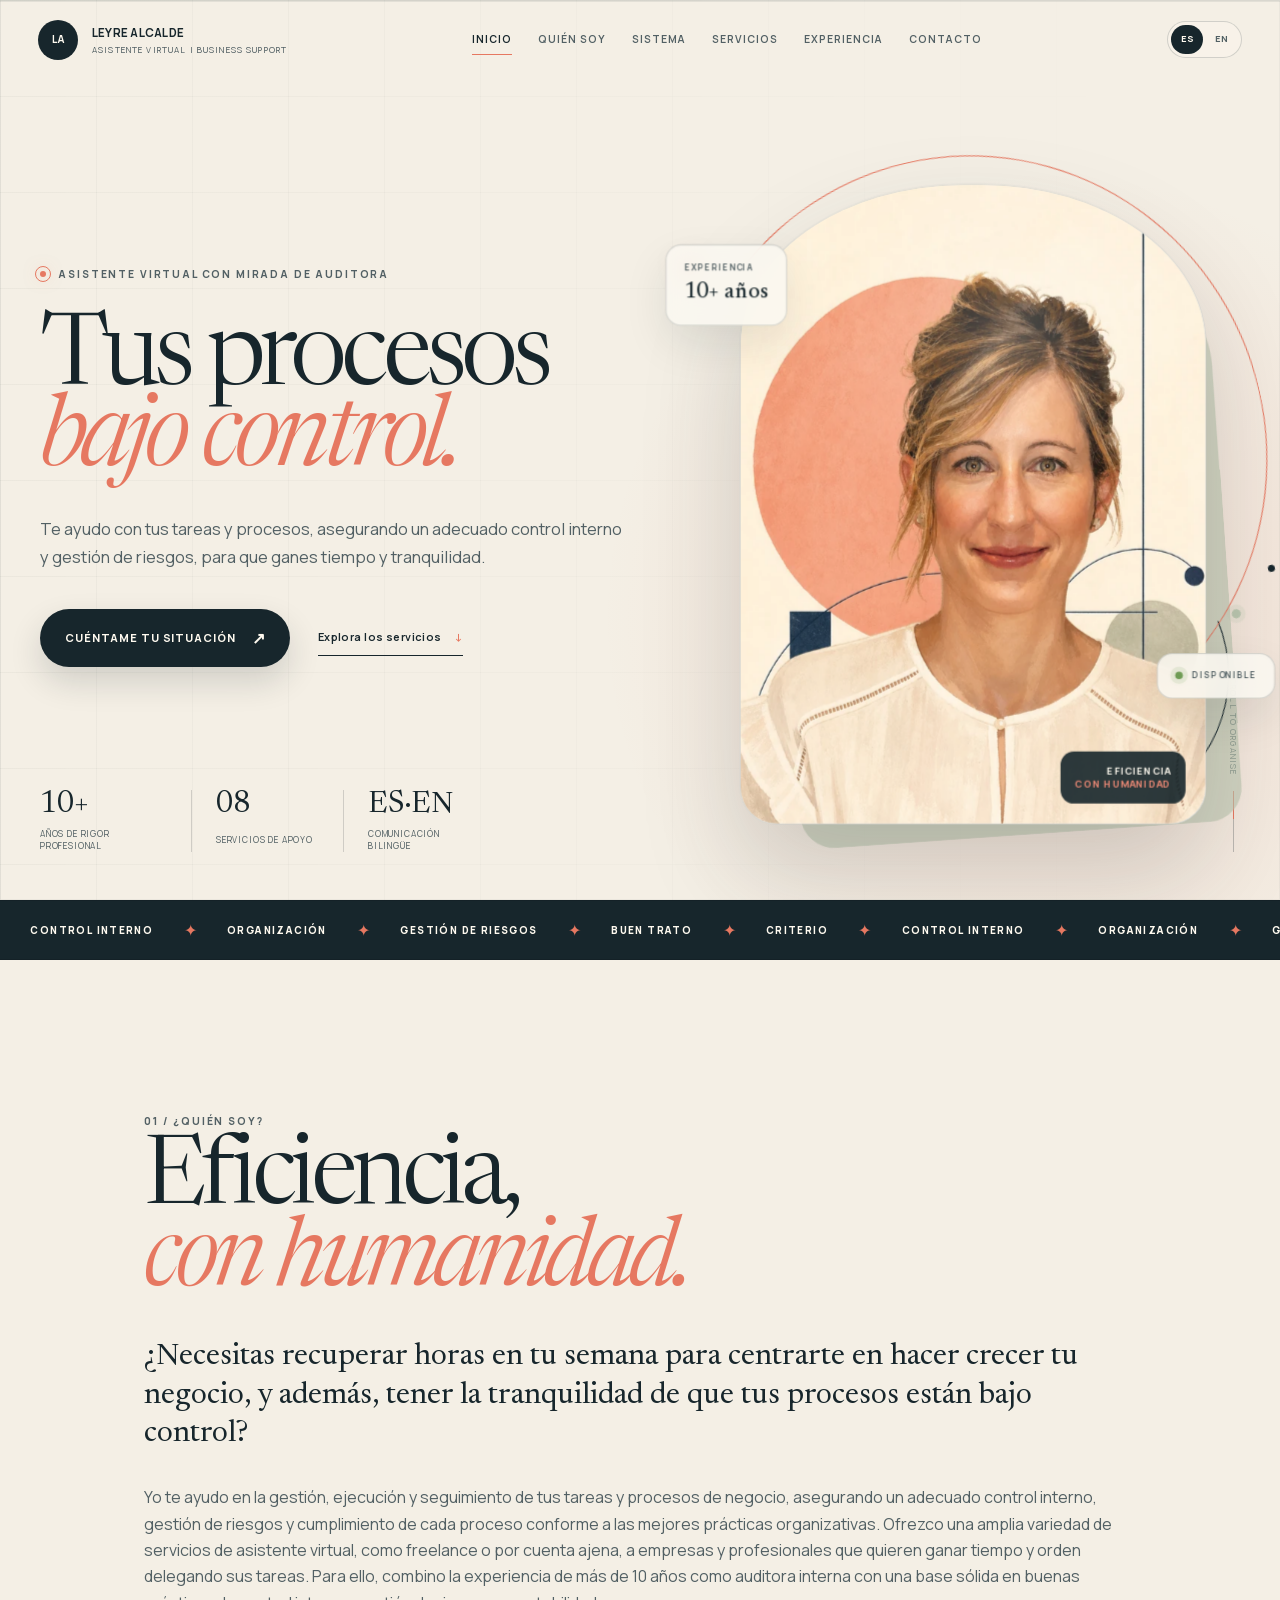
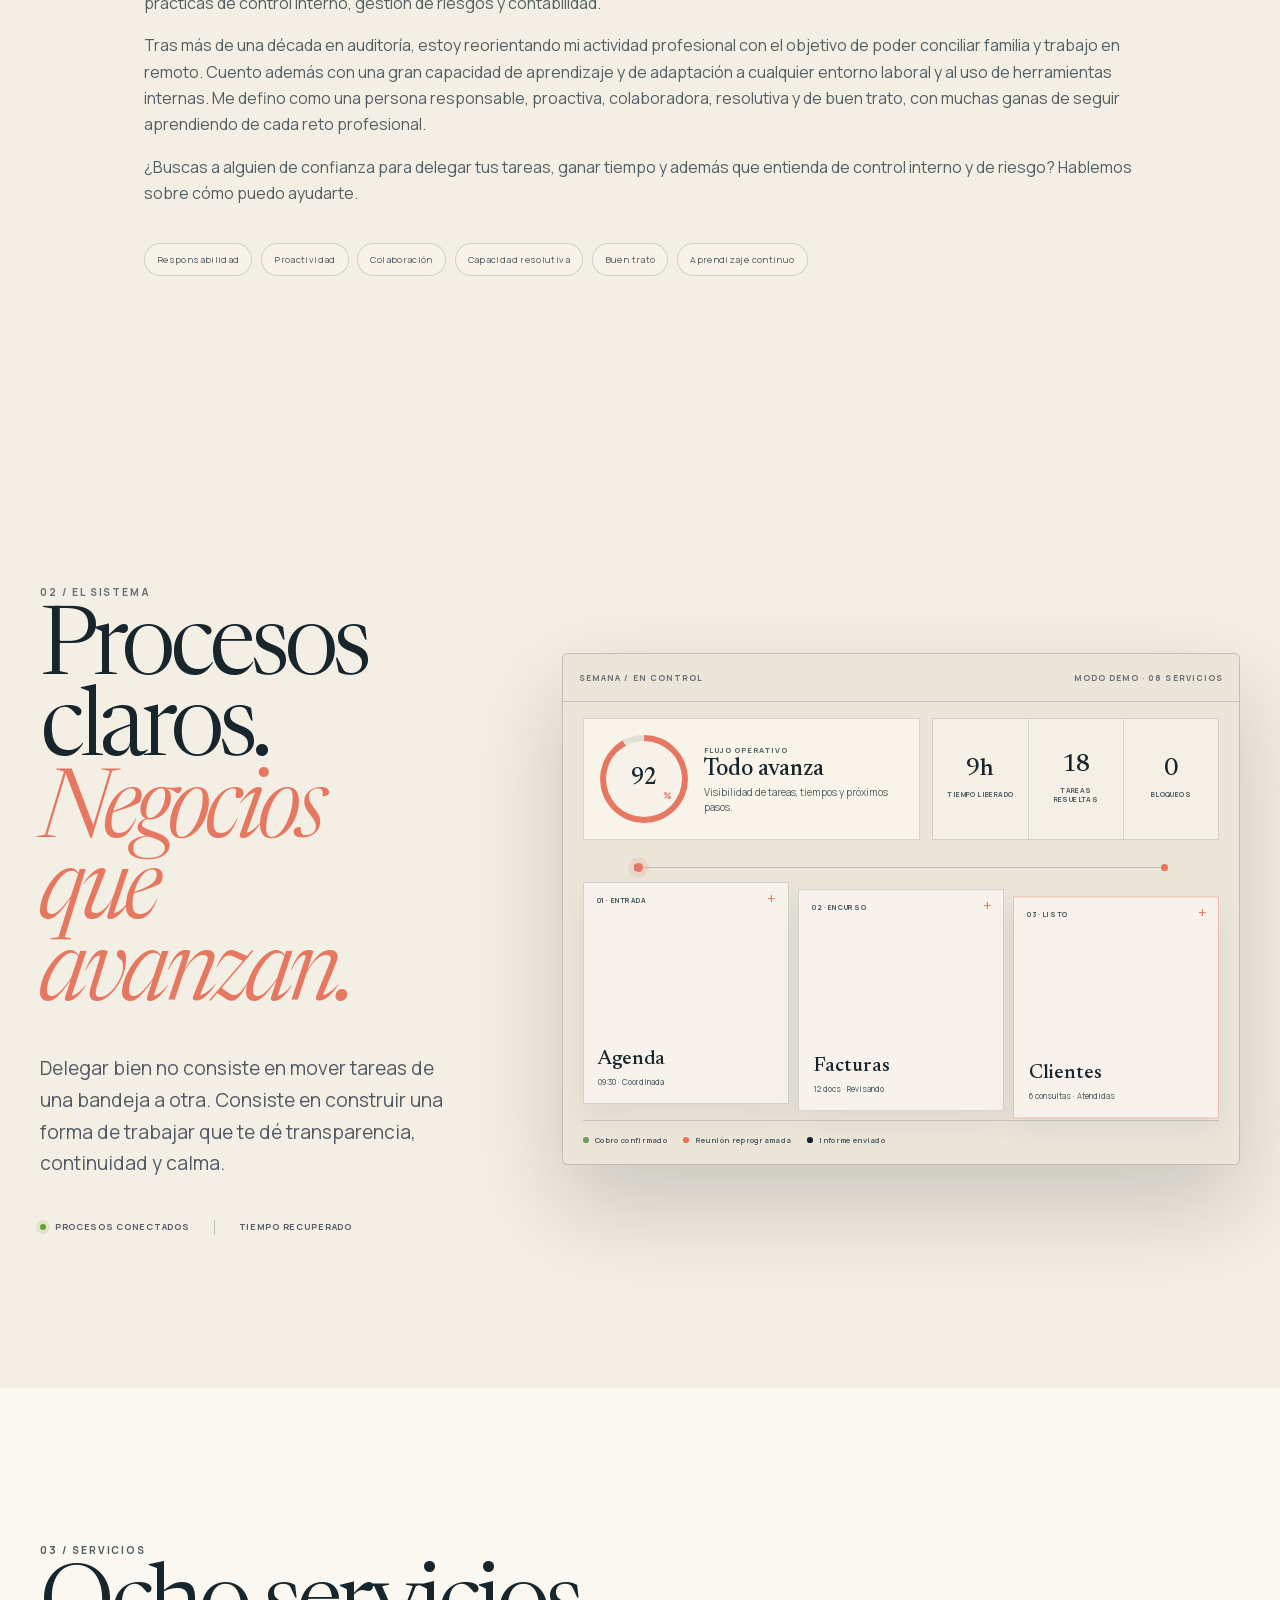
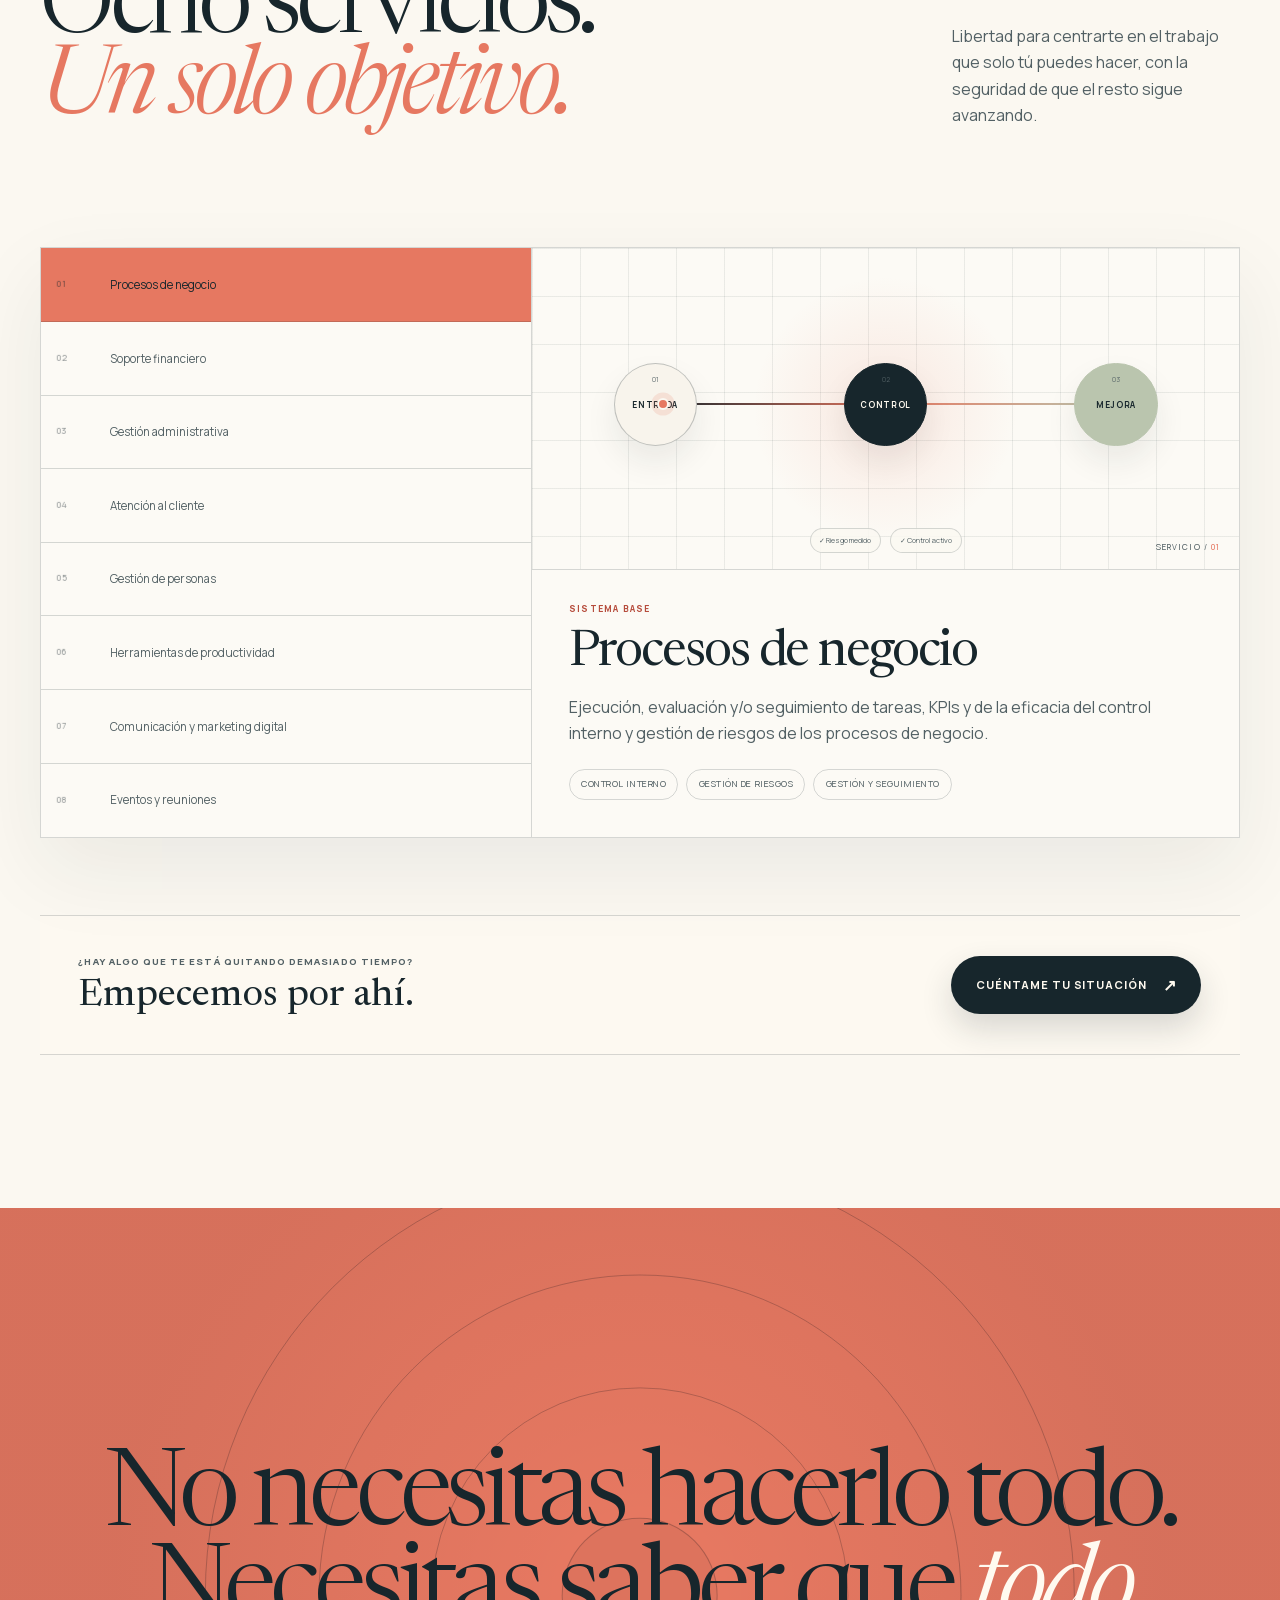
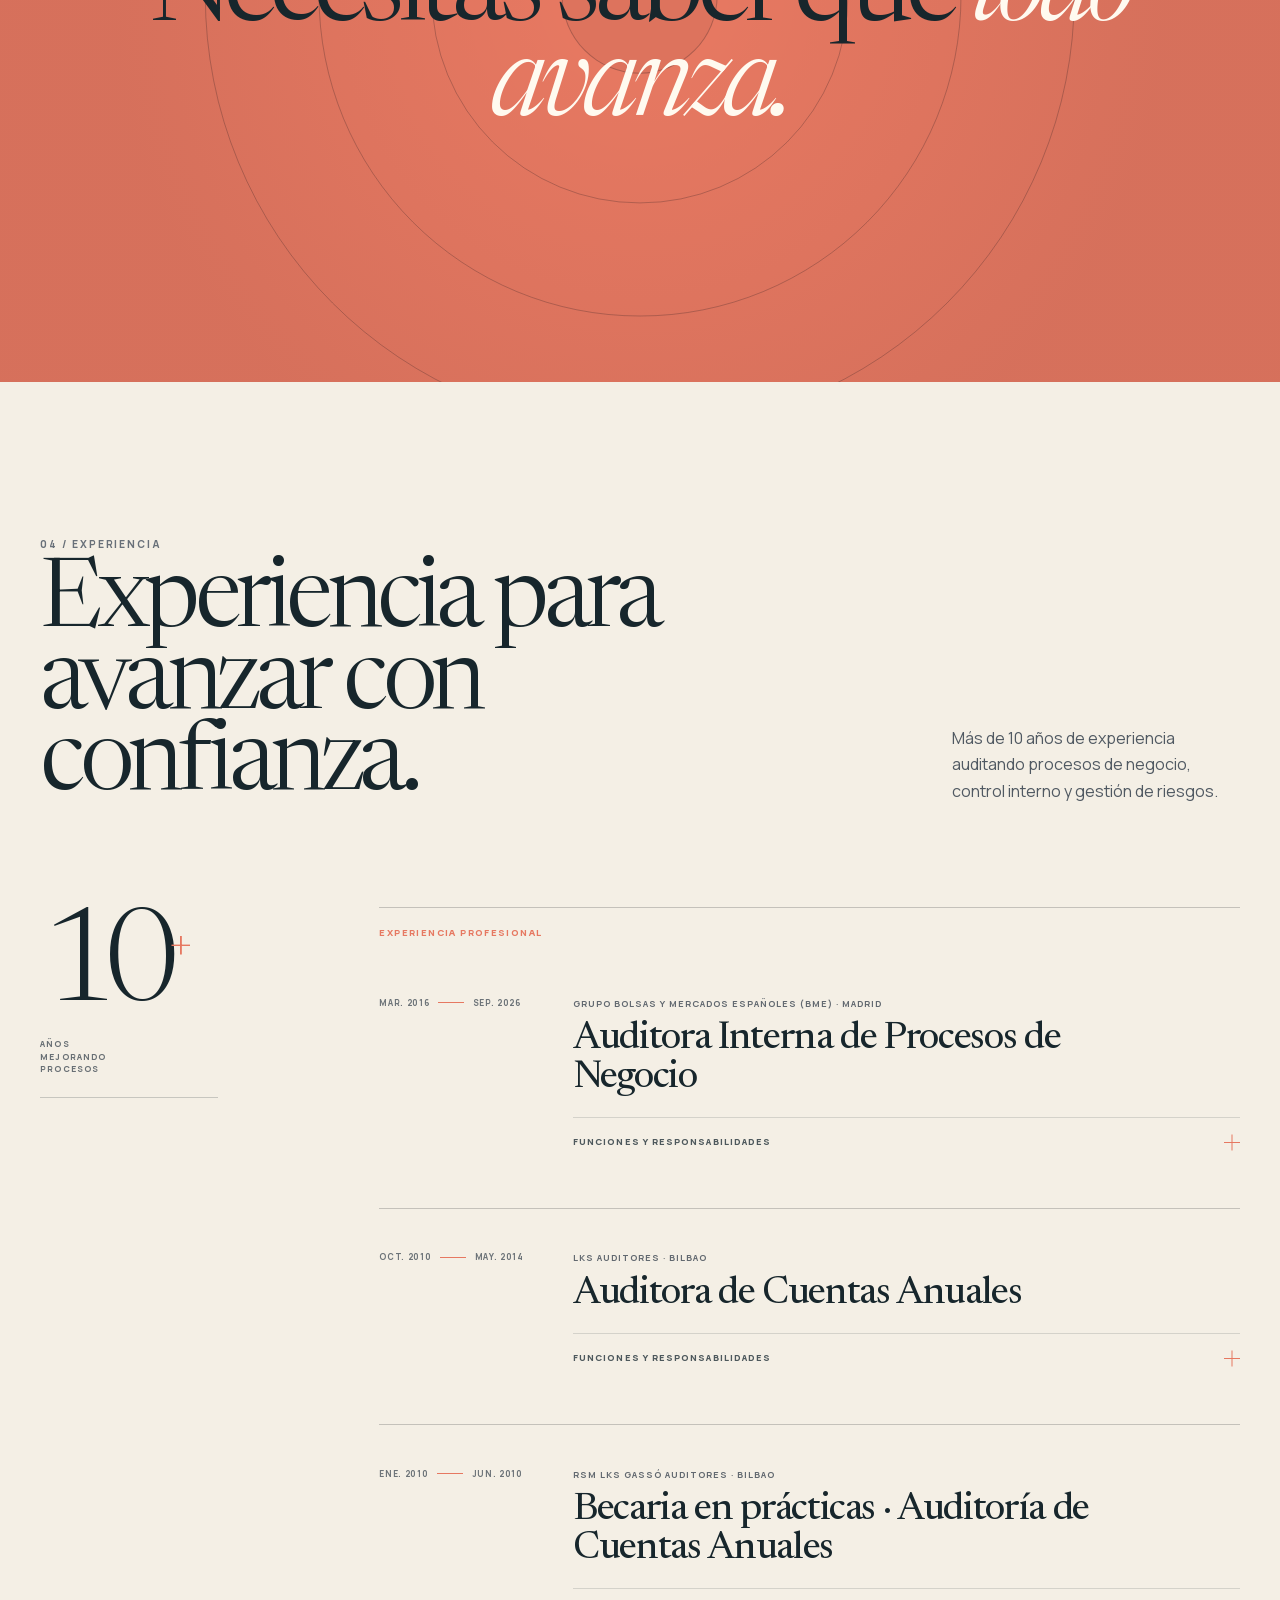
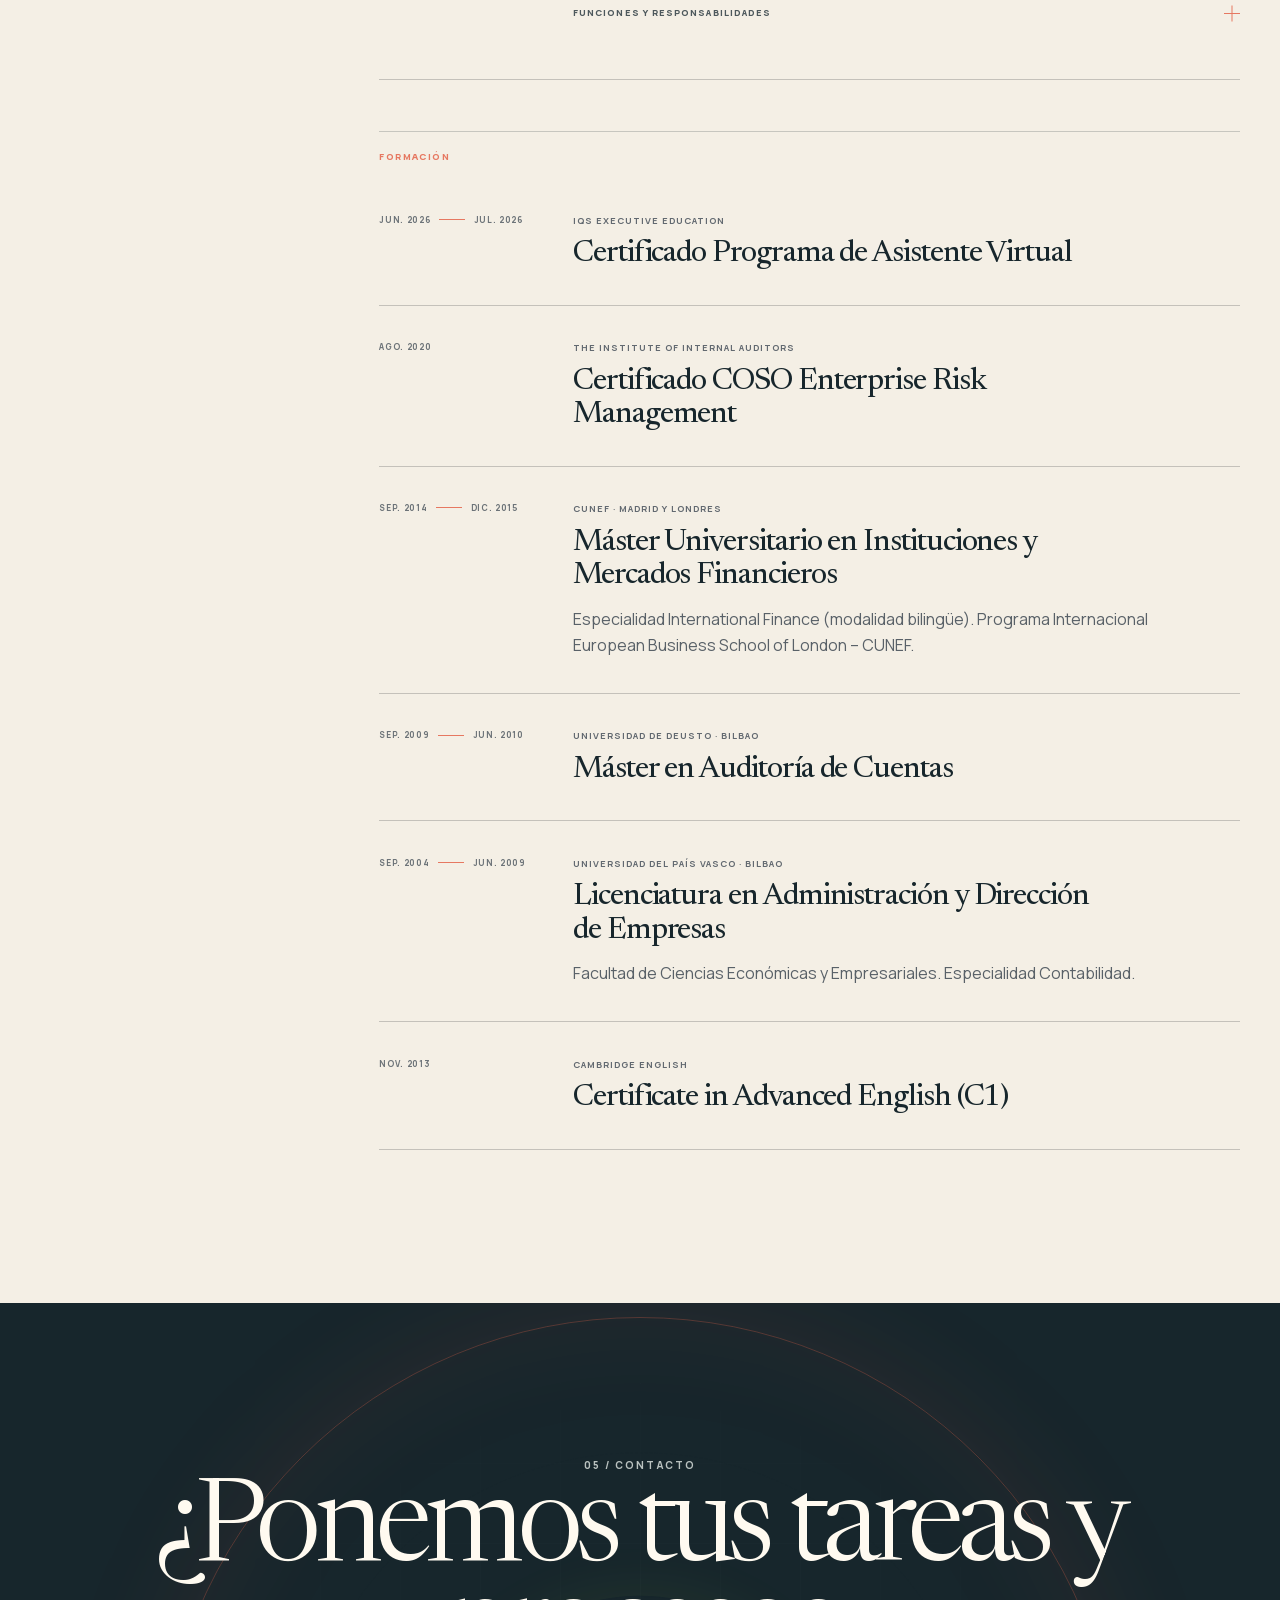
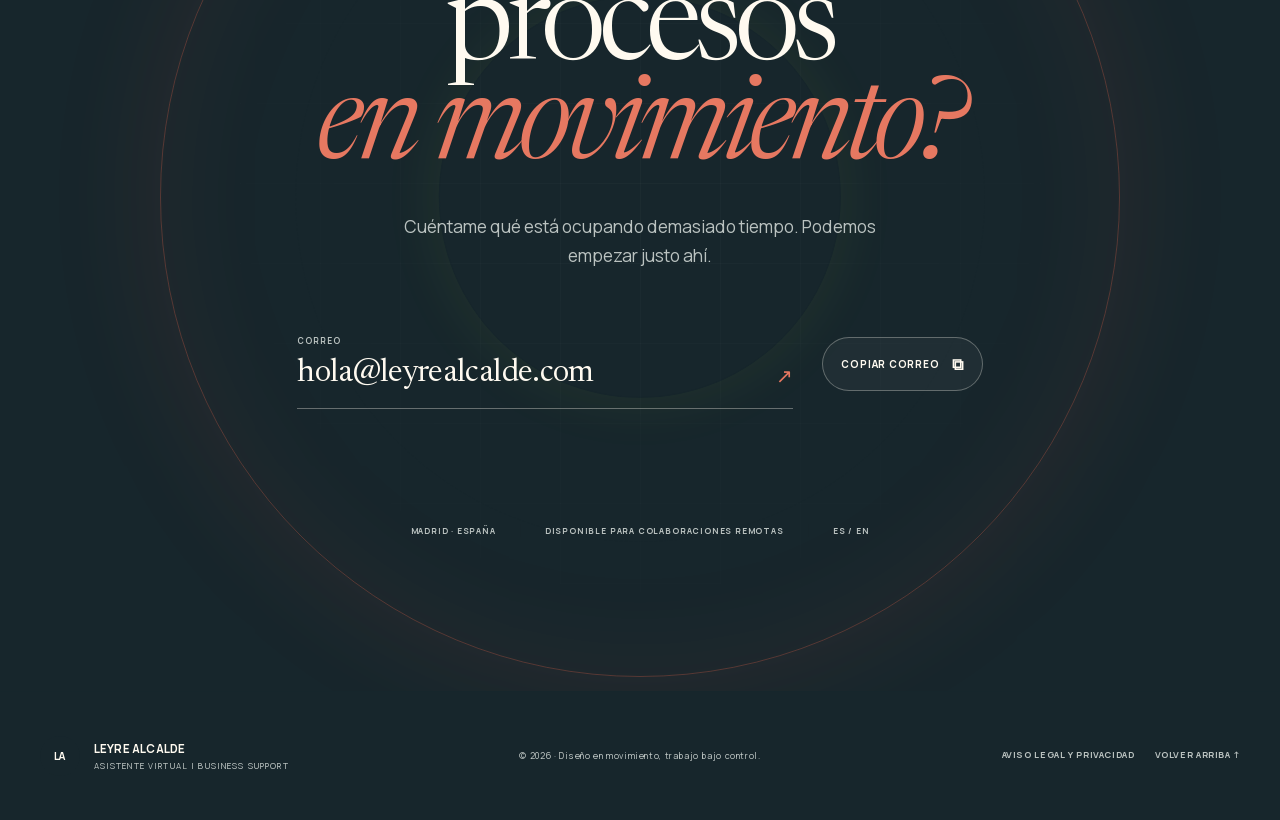
==== commit 977c1273: "Actualizada experiencia" ====
--- a/index.html
+++ b/index.html
@@ -248,7 +248,7 @@
             <div class="timeline experience-record">
               <p class="timeline-group-label">Experiencia profesional</p>
               <article class="timeline-item reveal">
-                <div class="timeline-date"><span>MAR. 2016</span><i></i><span>ACTUALIDAD</span></div>
+                <div class="timeline-date"><span>MAR. 2016</span><i></i><span>SEP. 2026</span></div>
                 <div class="timeline-content">
                   <p>Grupo Bolsas y Mercados Españoles (BME) · Madrid</p>
                   <h3>Auditora Interna de Procesos de Negocio</h3>
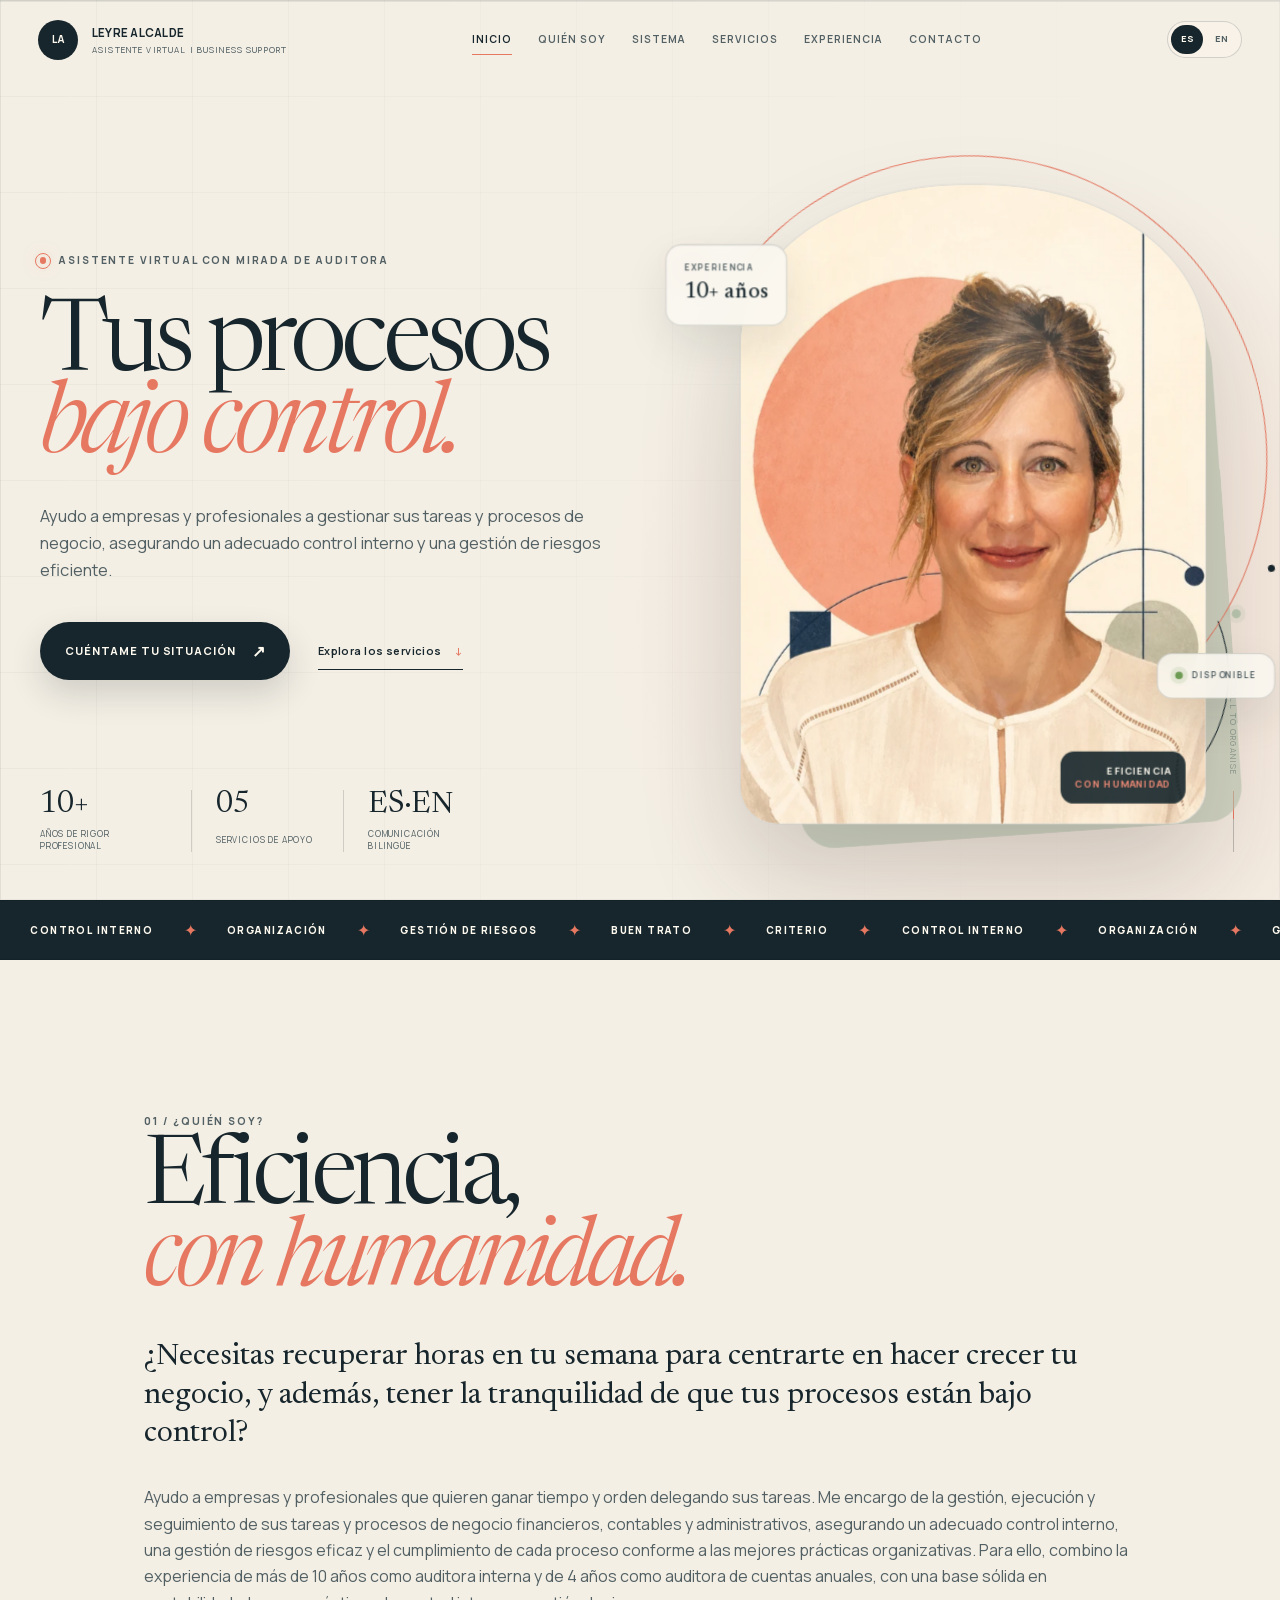
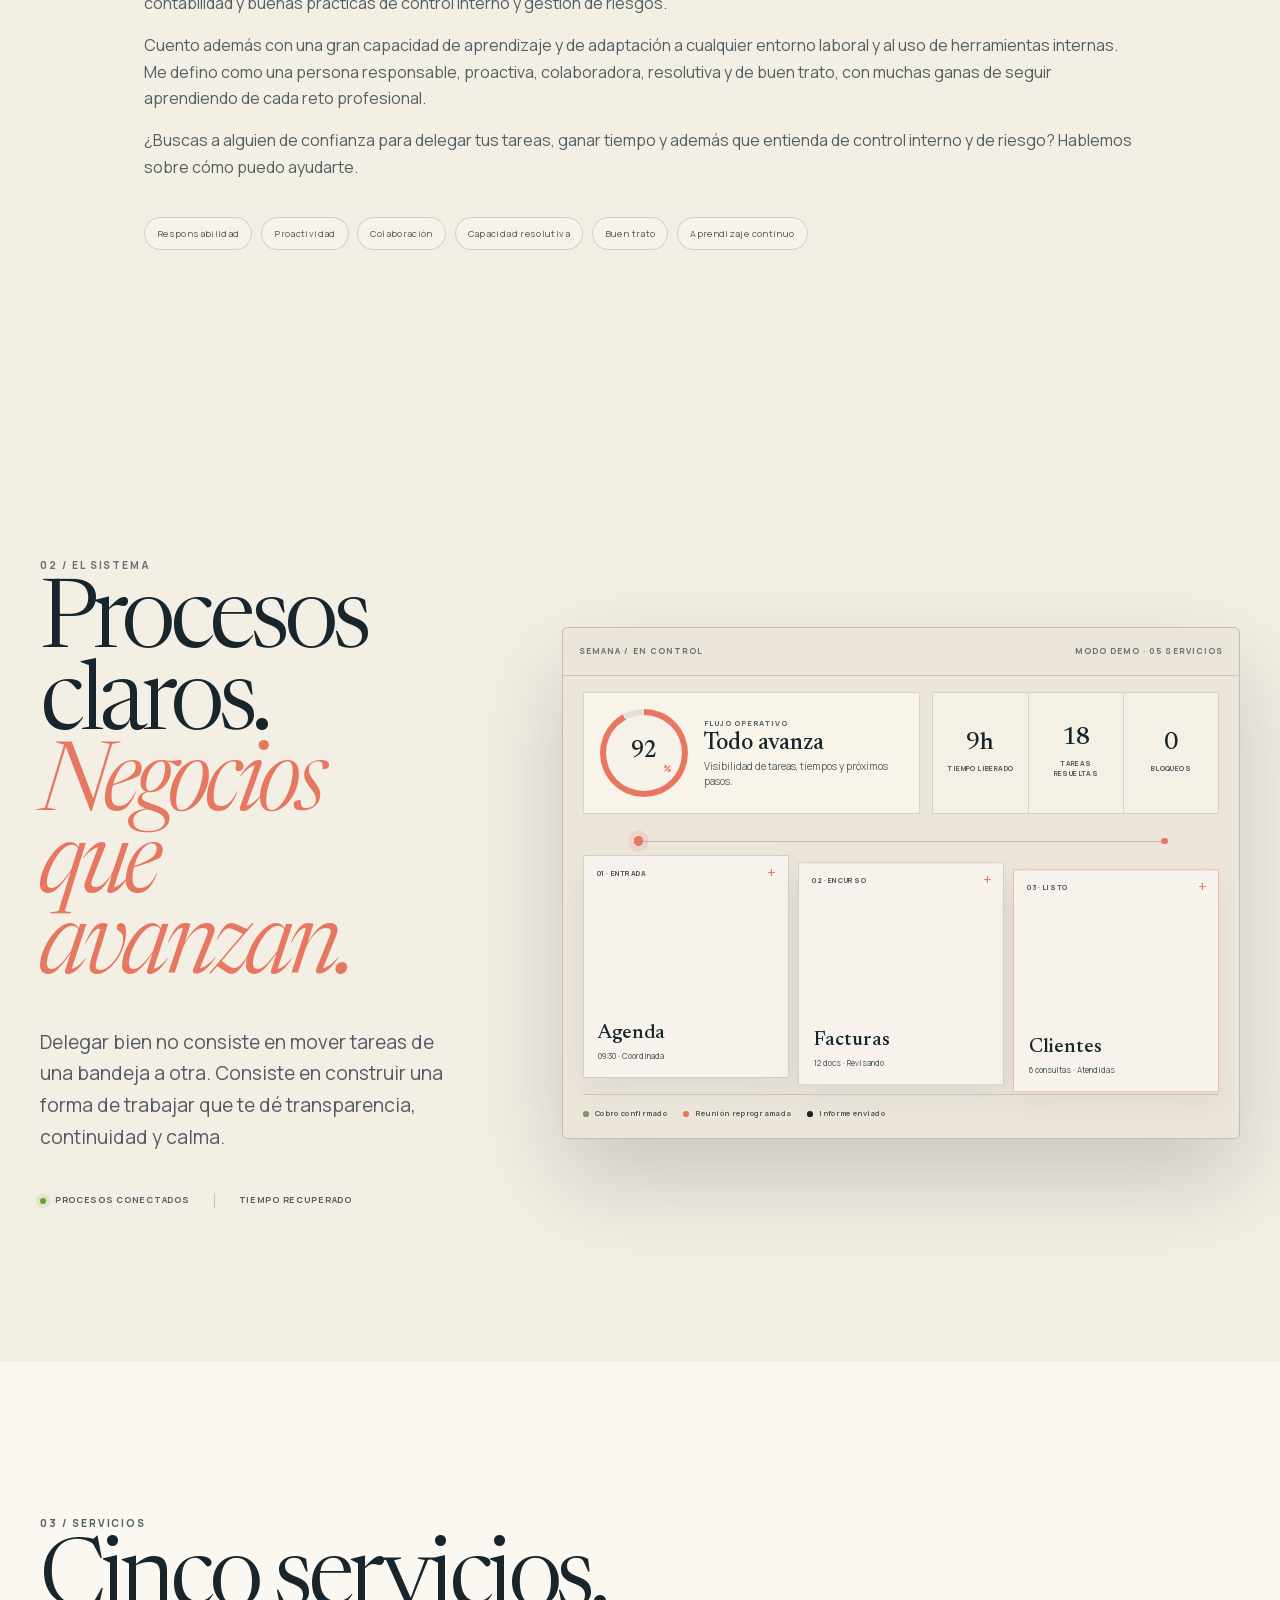
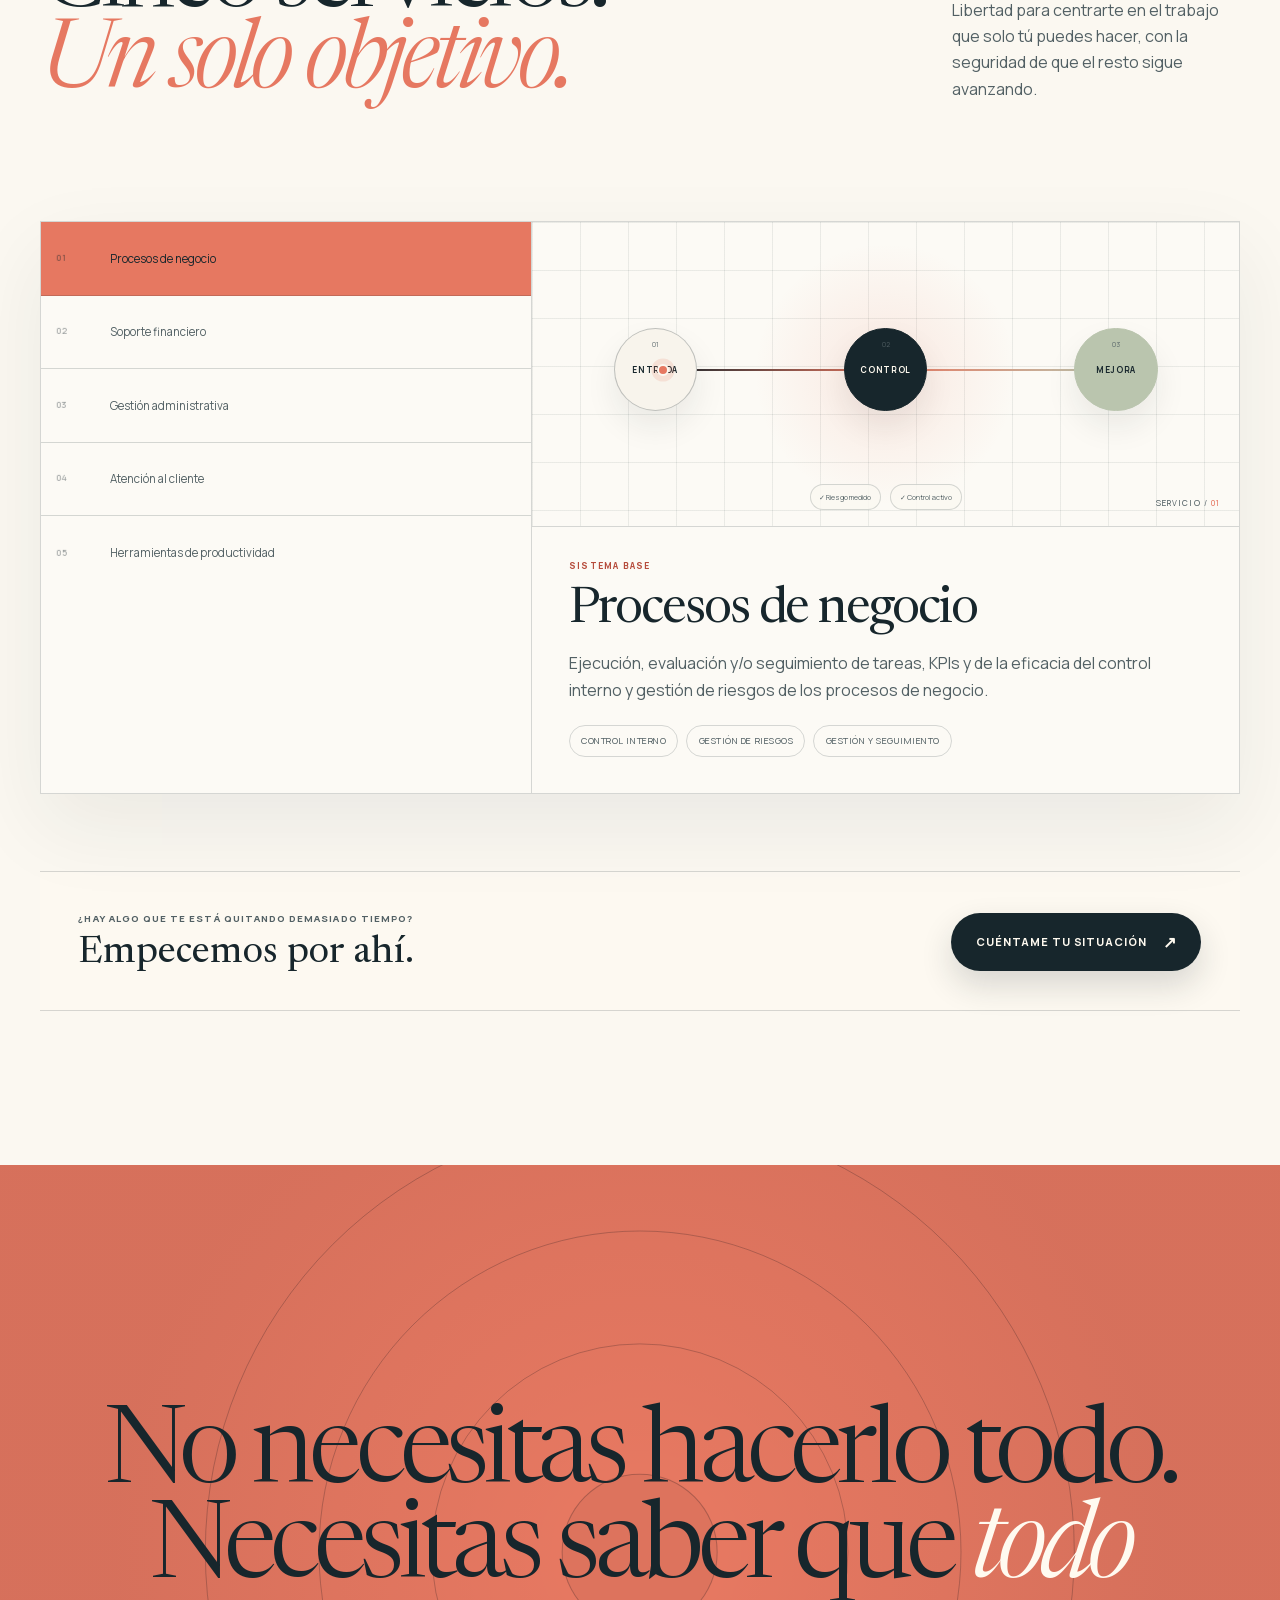
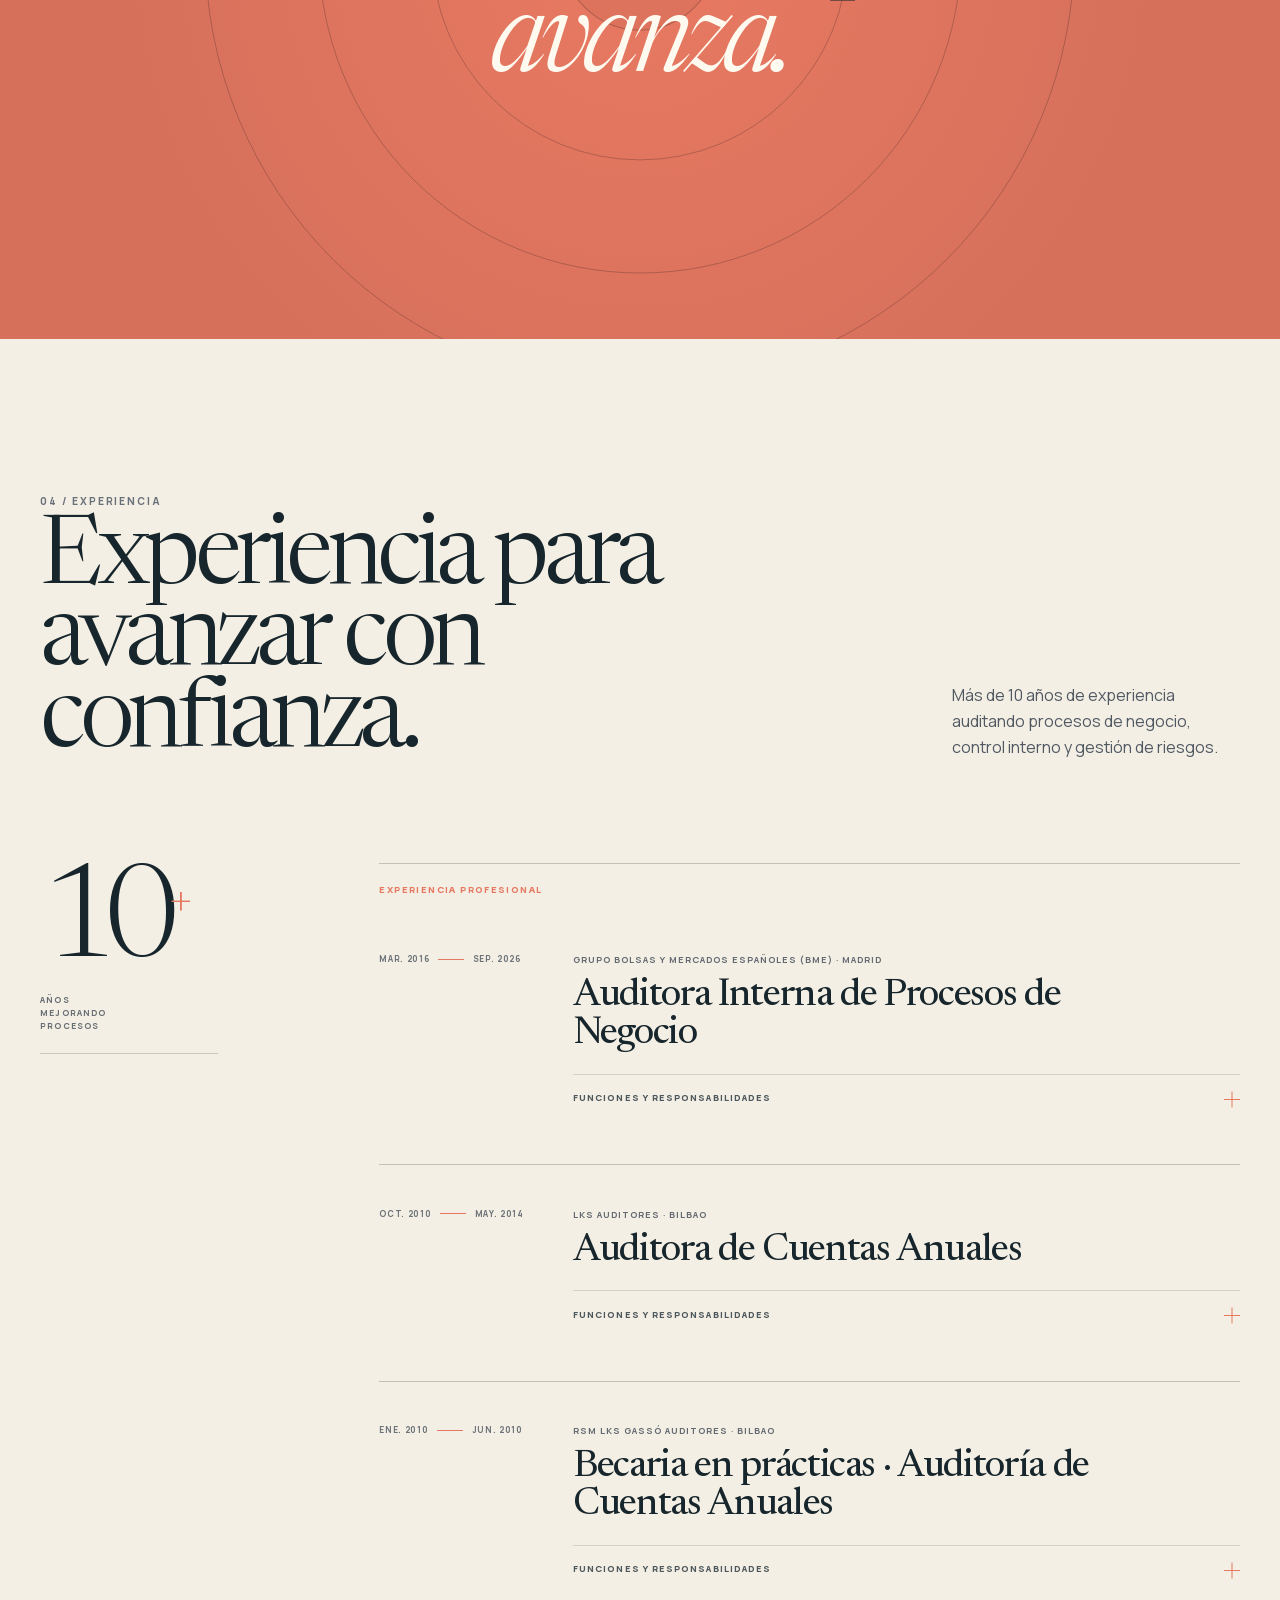
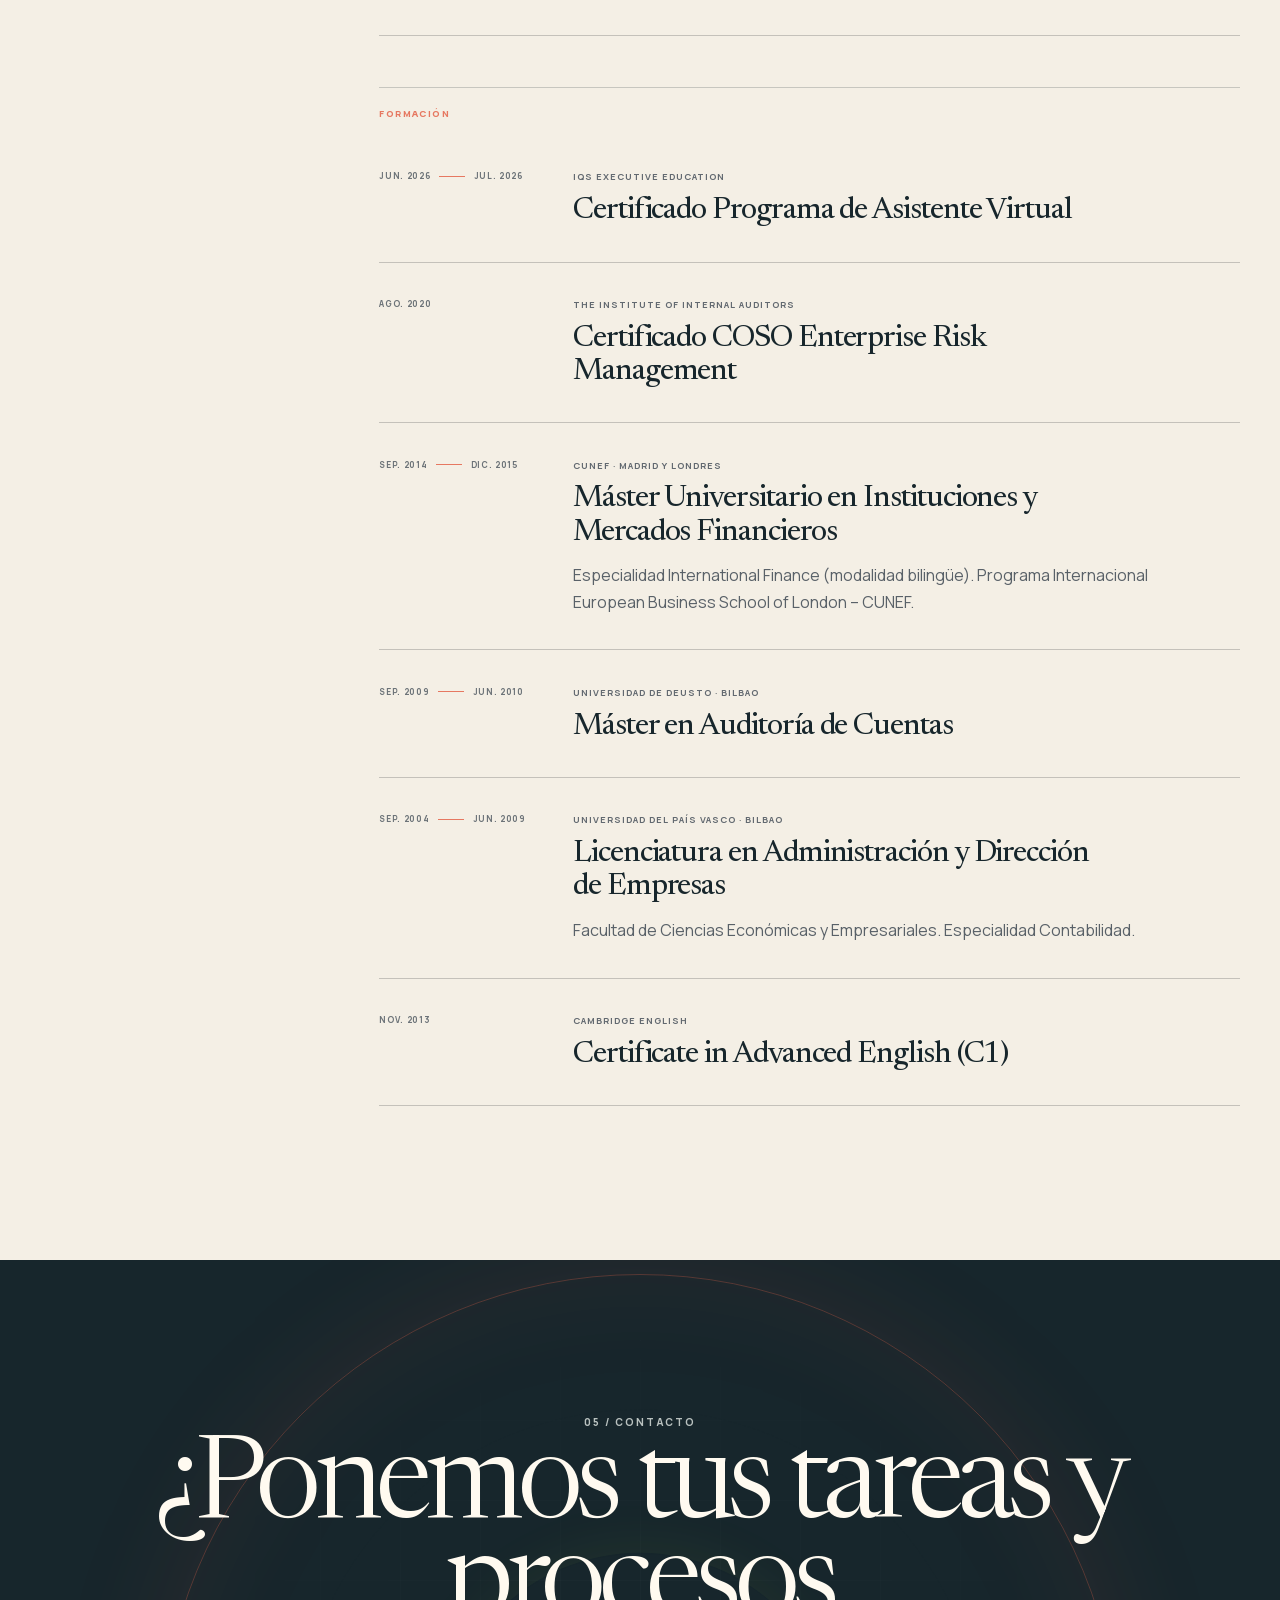
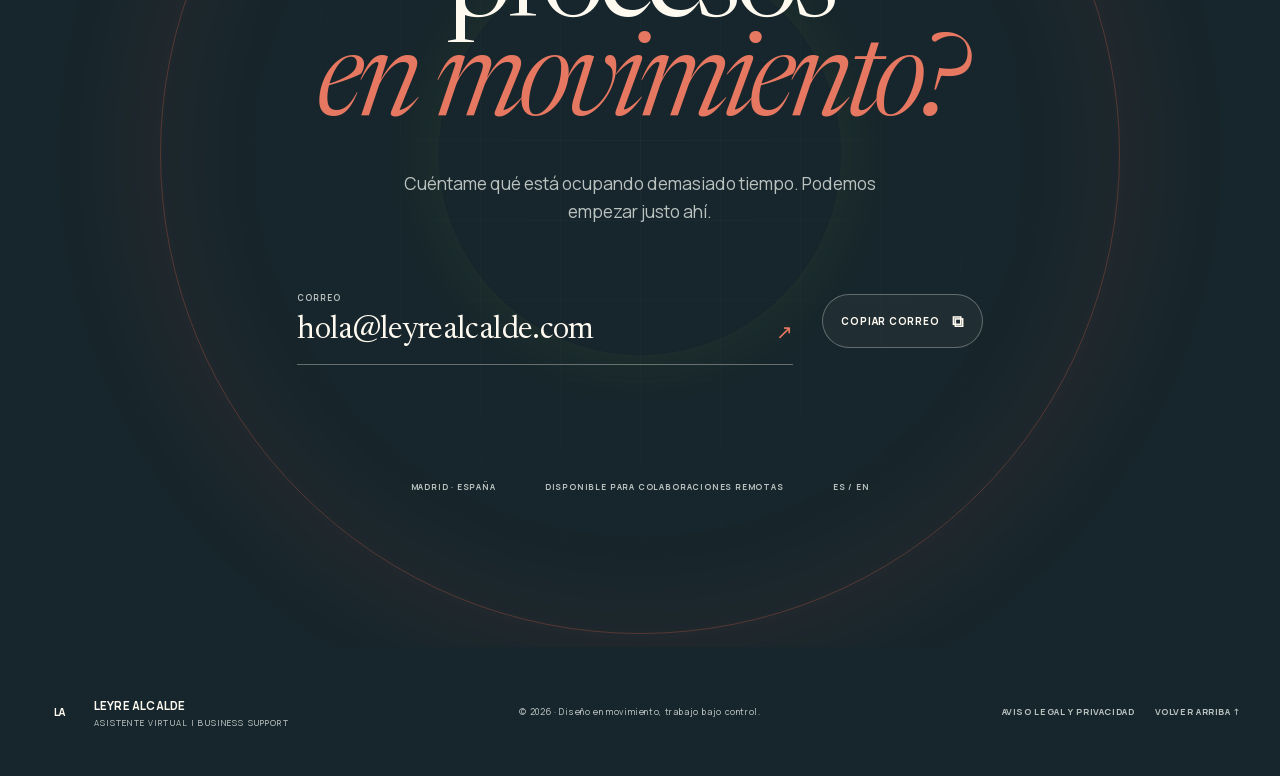
==== commit 231a58e6: "Actualizacion de 8 servicios a solo 5 servicios" ====
--- a/index.html
+++ b/index.html
@@ -3,13 +3,13 @@
   <head>
     <meta charset="UTF-8" />
     <meta name="viewport" content="width=device-width, initial-scale=1.0" />
-    <meta name="description" content="Leyre Alcalde transforma el caos operativo en procesos claros: asistencia virtual, gestión administrativa, soporte financiero y control interno." />
+    <meta name="description" content="Asistente virtual con más de 10 años de experiencia en auditoría. Te ayudo a organizar y seguir tus procesos para ganar tiempo y tranquilidad." />
     <meta name="theme-color" content="#f4efe5" />
     <meta name="color-scheme" content="light" />
     <meta property="og:type" content="website" />
     <meta property="og:locale" content="es_ES" />
-    <meta property="og:title" content="Leyre Alcalde — Control in Motion" />
-    <meta property="og:description" content="Tus procesos bajo control. Gana tiempo y tranquilidad." />
+    <meta property="og:title" content="Leyre Alcalde | Asistencia virtual y control interno" />
+    <meta property="og:description" content="Asistente virtual con más de 10 años de experiencia en auditoría. Te ayudo a organizar y seguir tus procesos para ganar tiempo y tranquilidad." />
     <meta property="og:url" content="https://www.leyrealcalde.com/" />
     <meta property="og:image" content="https://www.leyrealcalde.com/assets/images/leyre-portrait-1200.webp" />
     <meta property="og:image:alt" content="Retrato editorial de Leyre Alcalde" />
@@ -25,8 +25,8 @@
     <link rel="stylesheet" href="assets/css/styles.css?v=20260817-1" />
     <script>document.documentElement.classList.add("js");</script>
     <script src="assets/vendor/three.min.js" defer></script>
-    <script src="assets/js/main.js?v=20260806-14" defer></script>
-    <title>Leyre Alcalde — Asistente Virtual | Business Support</title>
+    <script src="assets/js/main.js?v=20260928-1" defer></script>
+    <title>Leyre Alcalde | Asistencia virtual y control interno</title>
   </head>
   <body data-language="es">
     <a class="skip-link" href="#contenido">Saltar al contenido</a>
@@ -68,7 +68,7 @@
               <span>Tus procesos</span>
               <span class="outline-word">bajo control.</span>
             </h1>
-            <p class="hero-lede hero-enter hero-enter-3">Te ayudo con tus tareas y procesos, asegurando un adecuado control interno y gestión de riesgos, para que ganes tiempo y tranquilidad.</p>
+            <p class="hero-lede hero-enter hero-enter-3">Ayudo a empresas y profesionales a gestionar sus tareas y procesos de negocio, asegurando un adecuado control interno y una gestión de riesgos eficiente.</p>
             <div class="hero-actions hero-enter hero-enter-4">
               <a class="button button-signal magnetic" href="#contacto"><span>Cuéntame tu situación</span><i aria-hidden="true">↗</i></a>
               <a class="text-link" href="#servicios">Explora los servicios <i aria-hidden="true">↓</i></a>
@@ -93,7 +93,7 @@
 
           <dl class="hero-metrics hero-enter hero-enter-4" aria-label="Resumen profesional">
             <div><dt data-count="10">10+</dt><dd>Años de rigor profesional</dd></div>
-            <div><dt>08</dt><dd>Servicios de apoyo</dd></div>
+            <div><dt>05</dt><dd>Servicios de apoyo</dd></div>
             <div><dt>ES·EN</dt><dd>Comunicación bilingüe</dd></div>
           </dl>
         </div>
@@ -126,8 +126,8 @@
             <p class="section-kicker">01 / ¿QUIÉN SOY?</p>
             <h2 id="human-title">Eficiencia,<br /><em>con humanidad.</em></h2>
             <p class="large-copy">¿Necesitas recuperar horas en tu semana para centrarte en hacer crecer tu negocio, y además, tener la tranquilidad de que tus procesos están bajo control?</p>
-            <p>Yo te ayudo en la gestión, ejecución y seguimiento de tus tareas y procesos de negocio, asegurando un adecuado control interno, gestión de riesgos y cumplimiento de cada proceso conforme a las mejores prácticas organizativas. Ofrezco una amplia variedad de servicios de asistente virtual, como freelance o por cuenta ajena, a empresas y profesionales que quieren ganar tiempo y orden delegando sus tareas. Para ello, combino la experiencia de más de 10 años como auditora interna con una base sólida en buenas prácticas de control interno, gestión de riesgos y contabilidad.</p>
-            <p>Tras más de una década en auditoría, estoy reorientando mi actividad profesional con el objetivo de poder conciliar familia y trabajo en remoto. Cuento además con una gran capacidad de aprendizaje y de adaptación a cualquier entorno laboral y al uso de herramientas internas. Me defino como una persona responsable, proactiva, colaboradora, resolutiva y de buen trato, con muchas ganas de seguir aprendiendo de cada reto profesional.</p>
+            <p>Ayudo a empresas y profesionales que quieren ganar tiempo y orden delegando sus tareas. Me encargo de la gestión, ejecución y seguimiento de sus tareas y procesos de negocio financieros, contables y administrativos, asegurando un adecuado control interno, una gestión de riesgos eficaz y el cumplimiento de cada proceso conforme a las mejores prácticas organizativas. Para ello, combino la experiencia de más de 10 años como auditora interna y de 4 años como auditora de cuentas anuales, con una base sólida en contabilidad y buenas prácticas de control interno y gestión de riesgos.</p>
+            <p>Cuento además con una gran capacidad de aprendizaje y de adaptación a cualquier entorno laboral y al uso de herramientas internas. Me defino como una persona responsable, proactiva, colaboradora, resolutiva y de buen trato, con muchas ganas de seguir aprendiendo de cada reto profesional.</p>
             <p>¿Buscas a alguien de confianza para delegar tus tareas, ganar tiempo y además que entienda de control interno y de riesgo? Hablemos sobre cómo puedo ayudarte.</p>
             <div class="tool-stack" aria-label="Cualidades profesionales"><span>Responsabilidad</span><span>Proactividad</span><span>Colaboración</span><span>Capacidad resolutiva</span><span>Buen trato</span><span>Aprendizaje continuo</span></div>
           </div>
@@ -147,7 +147,7 @@
           </div>
 
           <div class="order-board reveal" data-order-board aria-label="Simulación visual de una semana de tareas organizada">
-            <div class="board-head"><span>SEMANA / EN CONTROL</span><span>MODO DEMO · 08 SERVICIOS</span></div>
+            <div class="board-head"><span>SEMANA / EN CONTROL</span><span>MODO DEMO · 05 SERVICIOS</span></div>
             <div class="board-dashboard">
               <div class="board-score"><div class="score-ring"><strong>92</strong><span>%</span></div><div><small>Flujo operativo</small><strong>Todo avanza</strong><p>Visibilidad de tareas, tiempos y próximos pasos.</p></div></div>
               <div class="board-kpis"><div><strong>9h</strong><span>Tiempo liberado</span></div><div><strong>18</strong><span>Tareas resueltas</span></div><div><strong>0</strong><span>Bloqueos</span></div></div>
@@ -166,7 +166,7 @@
       <section class="services section-pad" id="servicios" aria-labelledby="services-title">
         <div class="section-shell">
           <header class="section-heading reveal">
-            <div><p class="section-kicker">03 / SERVICIOS</p><h2 id="services-title">Ocho servicios.<br /><em>Un solo objetivo.</em></h2></div>
+            <div><p class="section-kicker">03 / SERVICIOS</p><h2 id="services-title">Cinco servicios.<br /><em>Un solo objetivo.</em></h2></div>
             <p>Libertad para centrarte en el trabajo que solo tú puedes hacer, con la seguridad de que el resto sigue avanzando.</p>
           </header>
 
@@ -176,10 +176,7 @@
               <button class="service-tab" id="service-tab-2" type="button" role="tab" aria-selected="false" aria-controls="service-panel-2" data-service="1"><span>02</span> Soporte financiero</button>
               <button class="service-tab" id="service-tab-3" type="button" role="tab" aria-selected="false" aria-controls="service-panel-3" data-service="2"><span>03</span> Gestión administrativa</button>
               <button class="service-tab" id="service-tab-4" type="button" role="tab" aria-selected="false" aria-controls="service-panel-4" data-service="3"><span>04</span> Atención al cliente</button>
-              <button class="service-tab" id="service-tab-5" type="button" role="tab" aria-selected="false" aria-controls="service-panel-5" data-service="4"><span>05</span> Gestión de personas</button>
-              <button class="service-tab" id="service-tab-6" type="button" role="tab" aria-selected="false" aria-controls="service-panel-6" data-service="5"><span>06</span> Herramientas de productividad</button>
-              <button class="service-tab" id="service-tab-7" type="button" role="tab" aria-selected="false" aria-controls="service-panel-7" data-service="6"><span>07</span> Comunicación y marketing digital</button>
-              <button class="service-tab" id="service-tab-8" type="button" role="tab" aria-selected="false" aria-controls="service-panel-8" data-service="7"><span>08</span> Eventos y reuniones</button>
+              <button class="service-tab" id="service-tab-5" type="button" role="tab" aria-selected="false" aria-controls="service-panel-5" data-service="4"><span>05</span> Herramientas de productividad</button>
             </div>
 
             <article class="service-panel is-active" id="service-panel-1" role="tabpanel" aria-labelledby="service-tab-1" tabindex="0" data-service-panel="0">
@@ -197,7 +194,7 @@
             </article>
             <article class="service-panel" id="service-panel-3" role="tabpanel" aria-labelledby="service-tab-3" tabindex="0" data-service-panel="2" hidden>
               <div class="service-visual" aria-hidden="true"></div>
-              <div class="service-panel-copy"><p>COORDINACIÓN</p><h3>Gestión administrativa</h3><p>Elaboración, actualización y seguimiento de procedimientos internos, elaboración de informes, documentación, gestión de agenda, correo electrónico y gestión de viajes.</p><ul><li>Procedimientos e informes</li><li>Agenda y correo</li><li>Documentación y viajes</li></ul></div>
+              <div class="service-panel-copy"><p>COORDINACIÓN</p><h3>Gestión administrativa</h3><p>Elaboración, actualización y seguimiento de procedimientos internos, elaboración de informes, documentación, gestión de agenda, correo electrónico y reuniones.</p><ul><li>Procedimientos e informes</li><li>Agenda y correo</li><li>Documentación y reuniones</li></ul></div>
             </article>
             <article class="service-panel" id="service-panel-4" role="tabpanel" aria-labelledby="service-tab-4" tabindex="0" data-service-panel="3" hidden>
               <div class="service-visual" aria-hidden="true"></div>
@@ -205,19 +202,7 @@
             </article>
             <article class="service-panel" id="service-panel-5" role="tabpanel" aria-labelledby="service-tab-5" tabindex="0" data-service-panel="4" hidden>
               <div class="service-visual" aria-hidden="true"></div>
-              <div class="service-panel-copy"><p>EQUIPO</p><h3>Gestión de personas</h3><p>Creación de descripciones de puestos, preselección de candidatos, organización de entrevistas y onboarding de empleados y proveedores.</p><ul><li>Descripciones de puestos</li><li>Selección y entrevistas</li><li>Onboarding</li></ul></div>
-            </article>
-            <article class="service-panel" id="service-panel-6" role="tabpanel" aria-labelledby="service-tab-6" tabindex="0" data-service-panel="5" hidden>
-              <div class="service-visual" aria-hidden="true"></div>
-              <div class="service-panel-copy"><p>PRODUCTIVIDAD</p><h3>Herramientas de productividad</h3><p>Uso de Microsoft 365, Google Workspace, Trello, Canva, Calendly, Doodle, Holded, Zoom y Slack, junto con herramientas de IA como Claude y Copilot.</p><ul><li>Herramientas de gestión</li><li>Colaboración online</li><li>IA aplicada</li></ul></div>
-            </article>
-            <article class="service-panel" id="service-panel-7" role="tabpanel" aria-labelledby="service-tab-7" tabindex="0" data-service-panel="6" hidden>
-              <div class="service-visual" aria-hidden="true"></div>
-              <div class="service-panel-copy"><p>PRESENCIA</p><h3>Comunicación y marketing digital</h3><p>Programación de contenido, publicación de artículos en redes sociales y optimización de imágenes para web.</p><ul><li>Programación de contenido</li><li>Artículos en redes</li><li>Imágenes para web</li></ul></div>
-            </article>
-            <article class="service-panel" id="service-panel-8" role="tabpanel" aria-labelledby="service-tab-8" tabindex="0" data-service-panel="7" hidden>
-              <div class="service-visual" aria-hidden="true"></div>
-              <div class="service-panel-copy"><p>SINCRONIZACIÓN</p><h3>Eventos y reuniones</h3><p>Organización de eventos, reuniones y agendas online para que personas, horarios e información estén coordinados.</p><ul><li>Eventos</li><li>Reuniones</li><li>Agendas online</li></ul></div>
+              <div class="service-panel-copy"><p>PRODUCTIVIDAD</p><h3>Herramientas de productividad</h3><p>Manejo de Microsoft 365, Google Workspace, Trello, Canva, Calendly, Doodle, Holded, Zoom y Slack, junto con herramientas de IA como Claude y Copilot.</p><ul><li>Herramientas de gestión</li><li>Colaboración online</li><li>IA aplicada</li></ul></div>
             </article>
           </div>
 
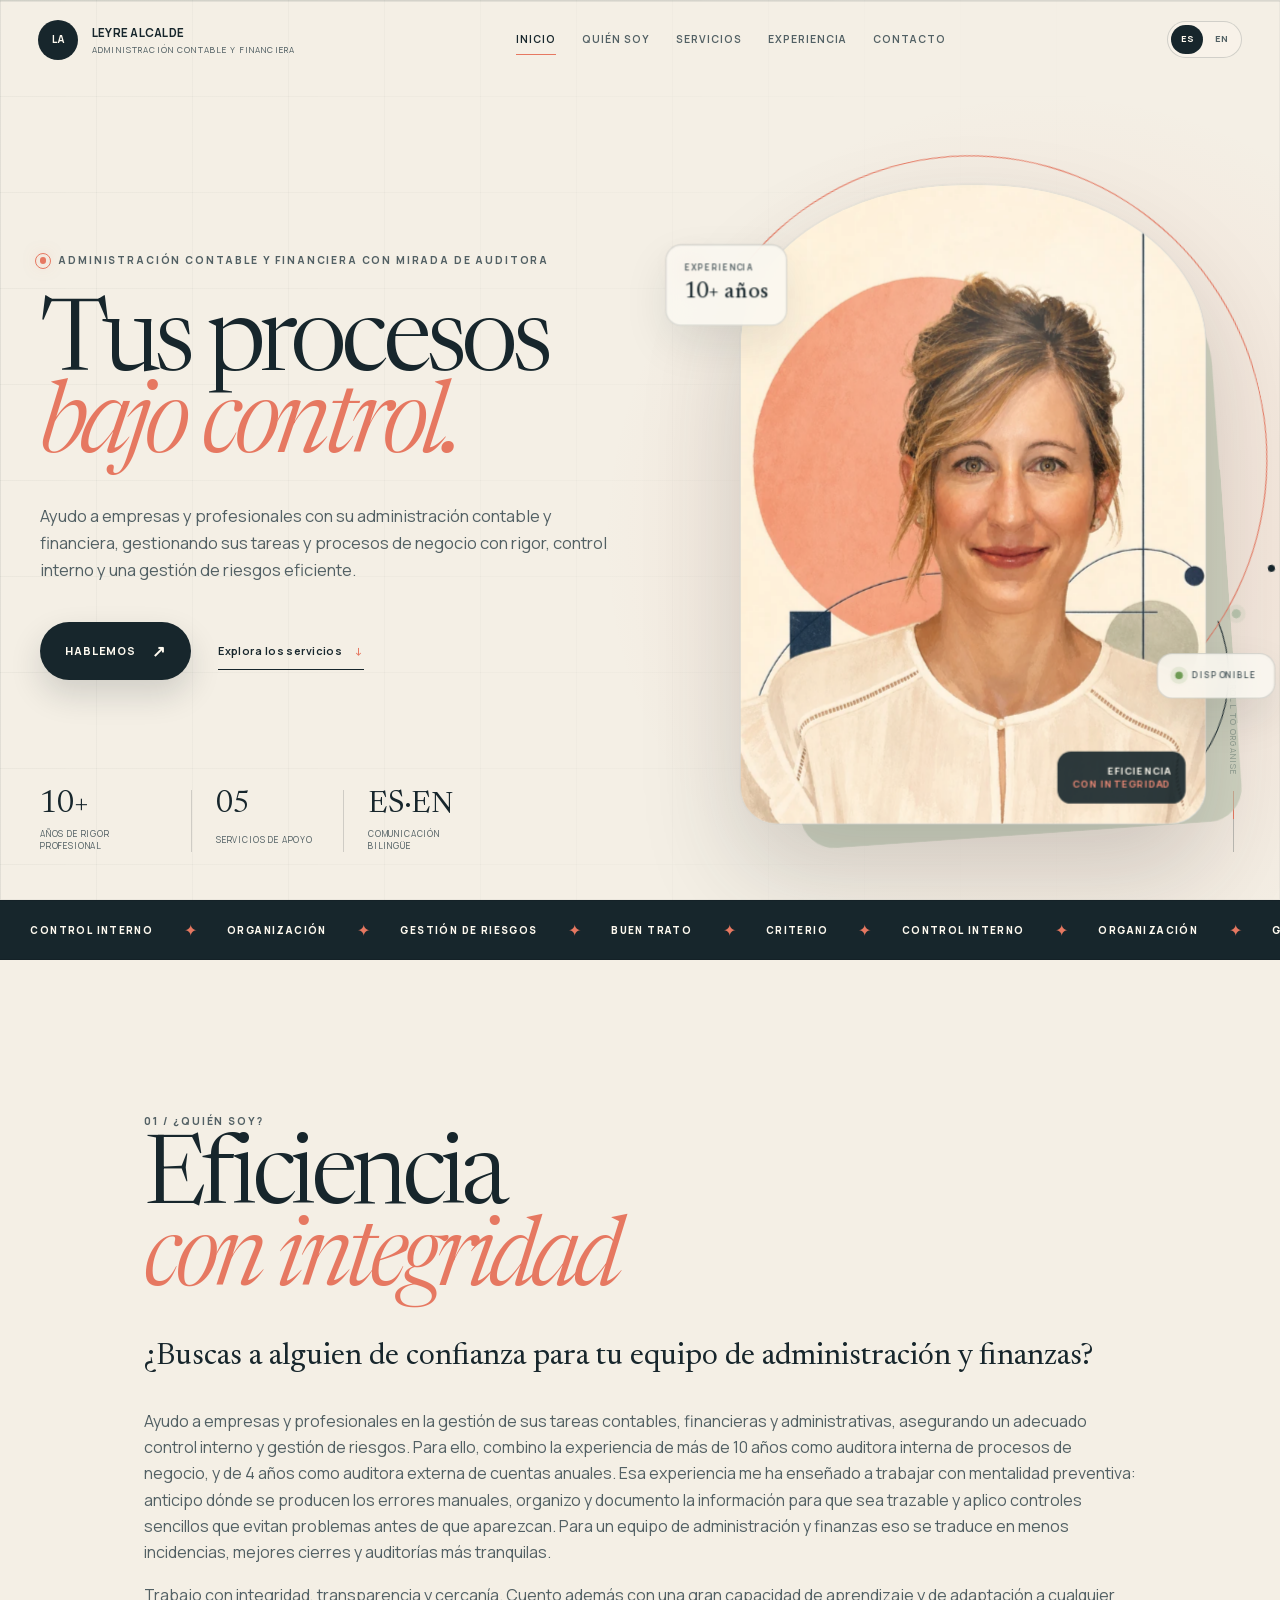
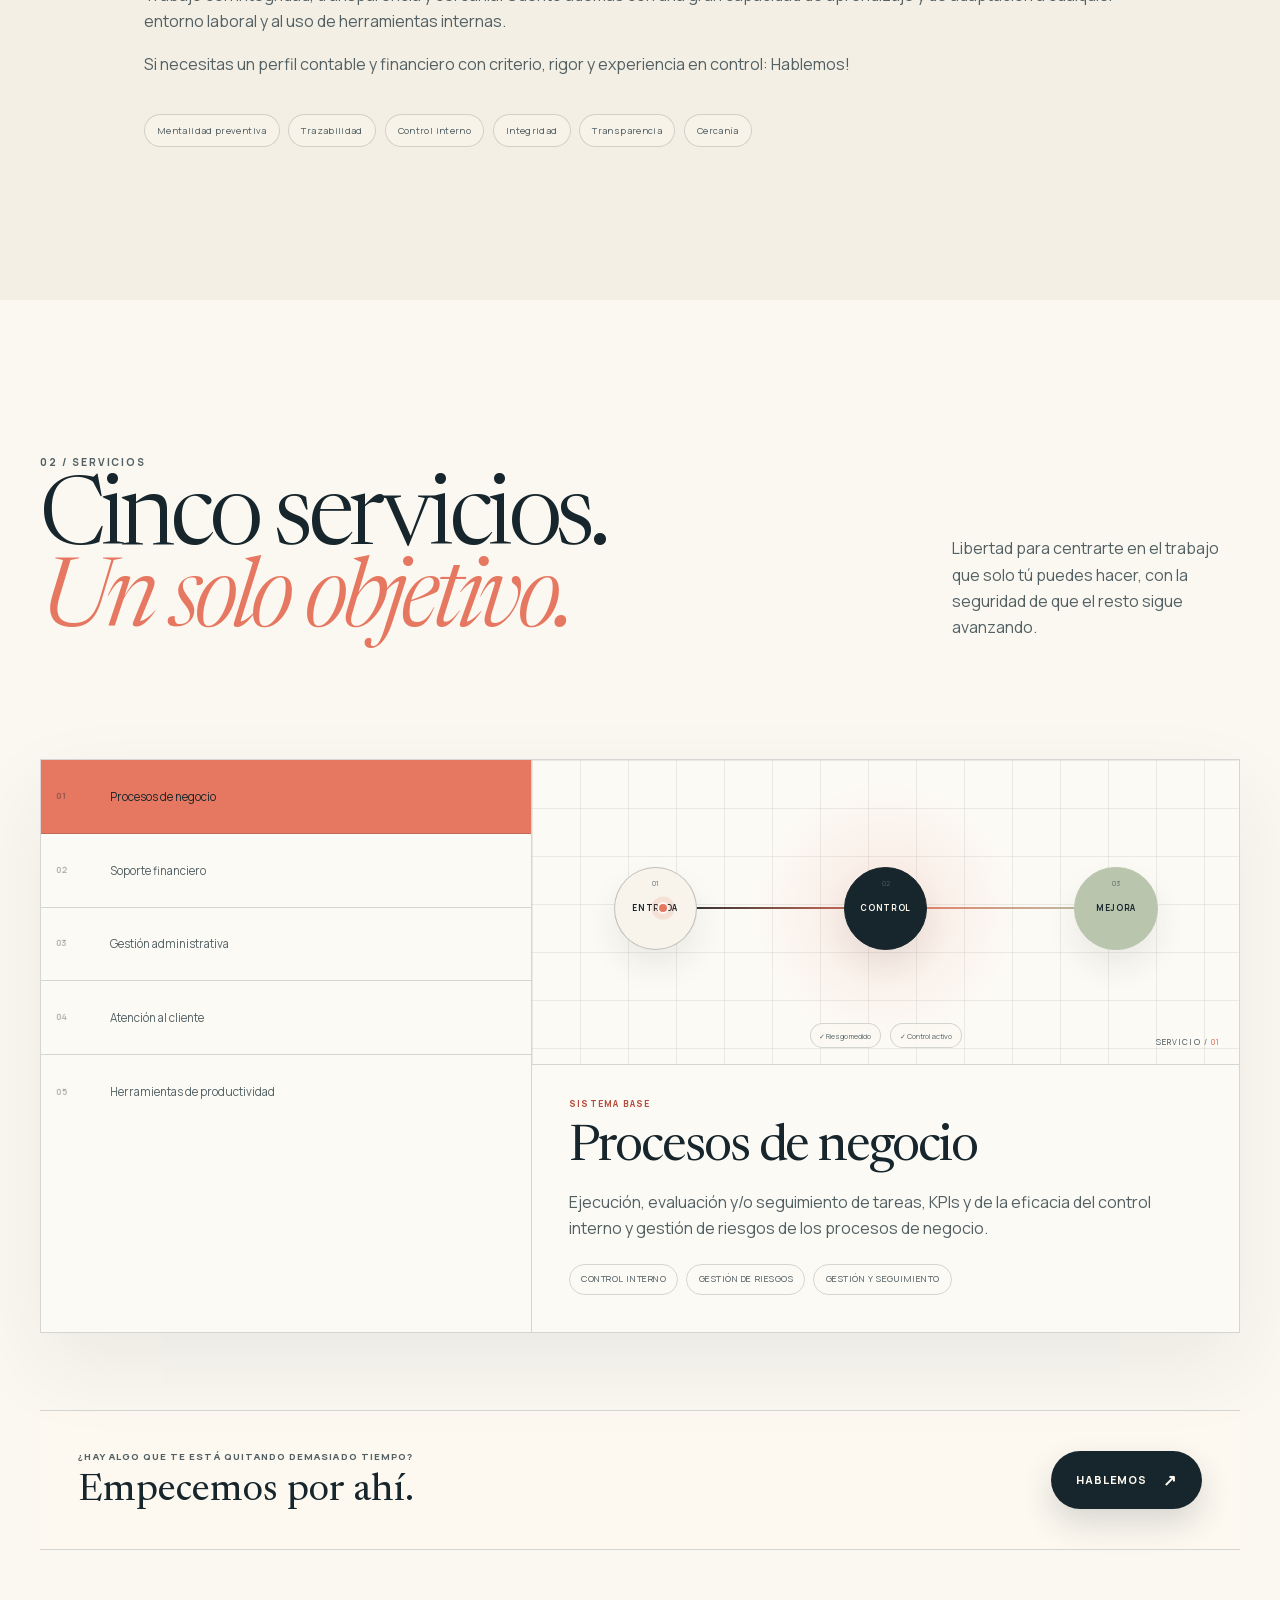
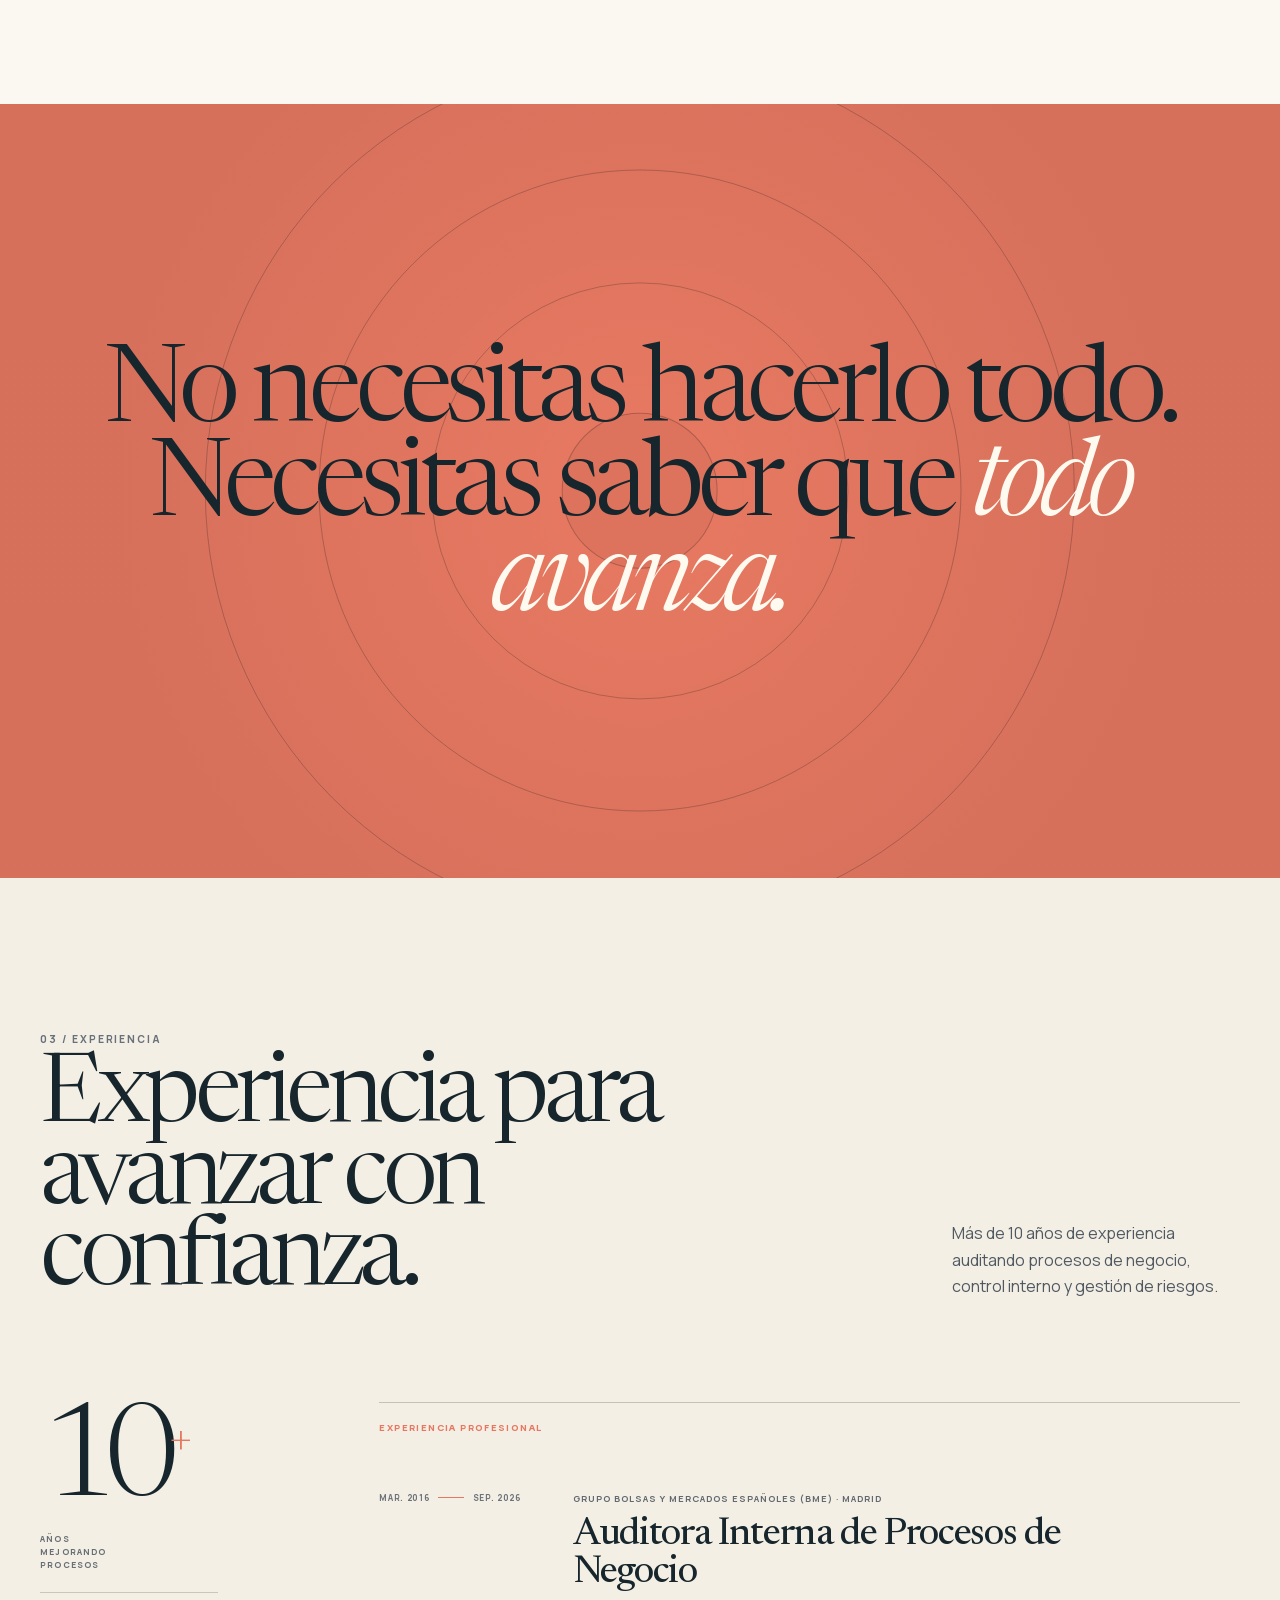
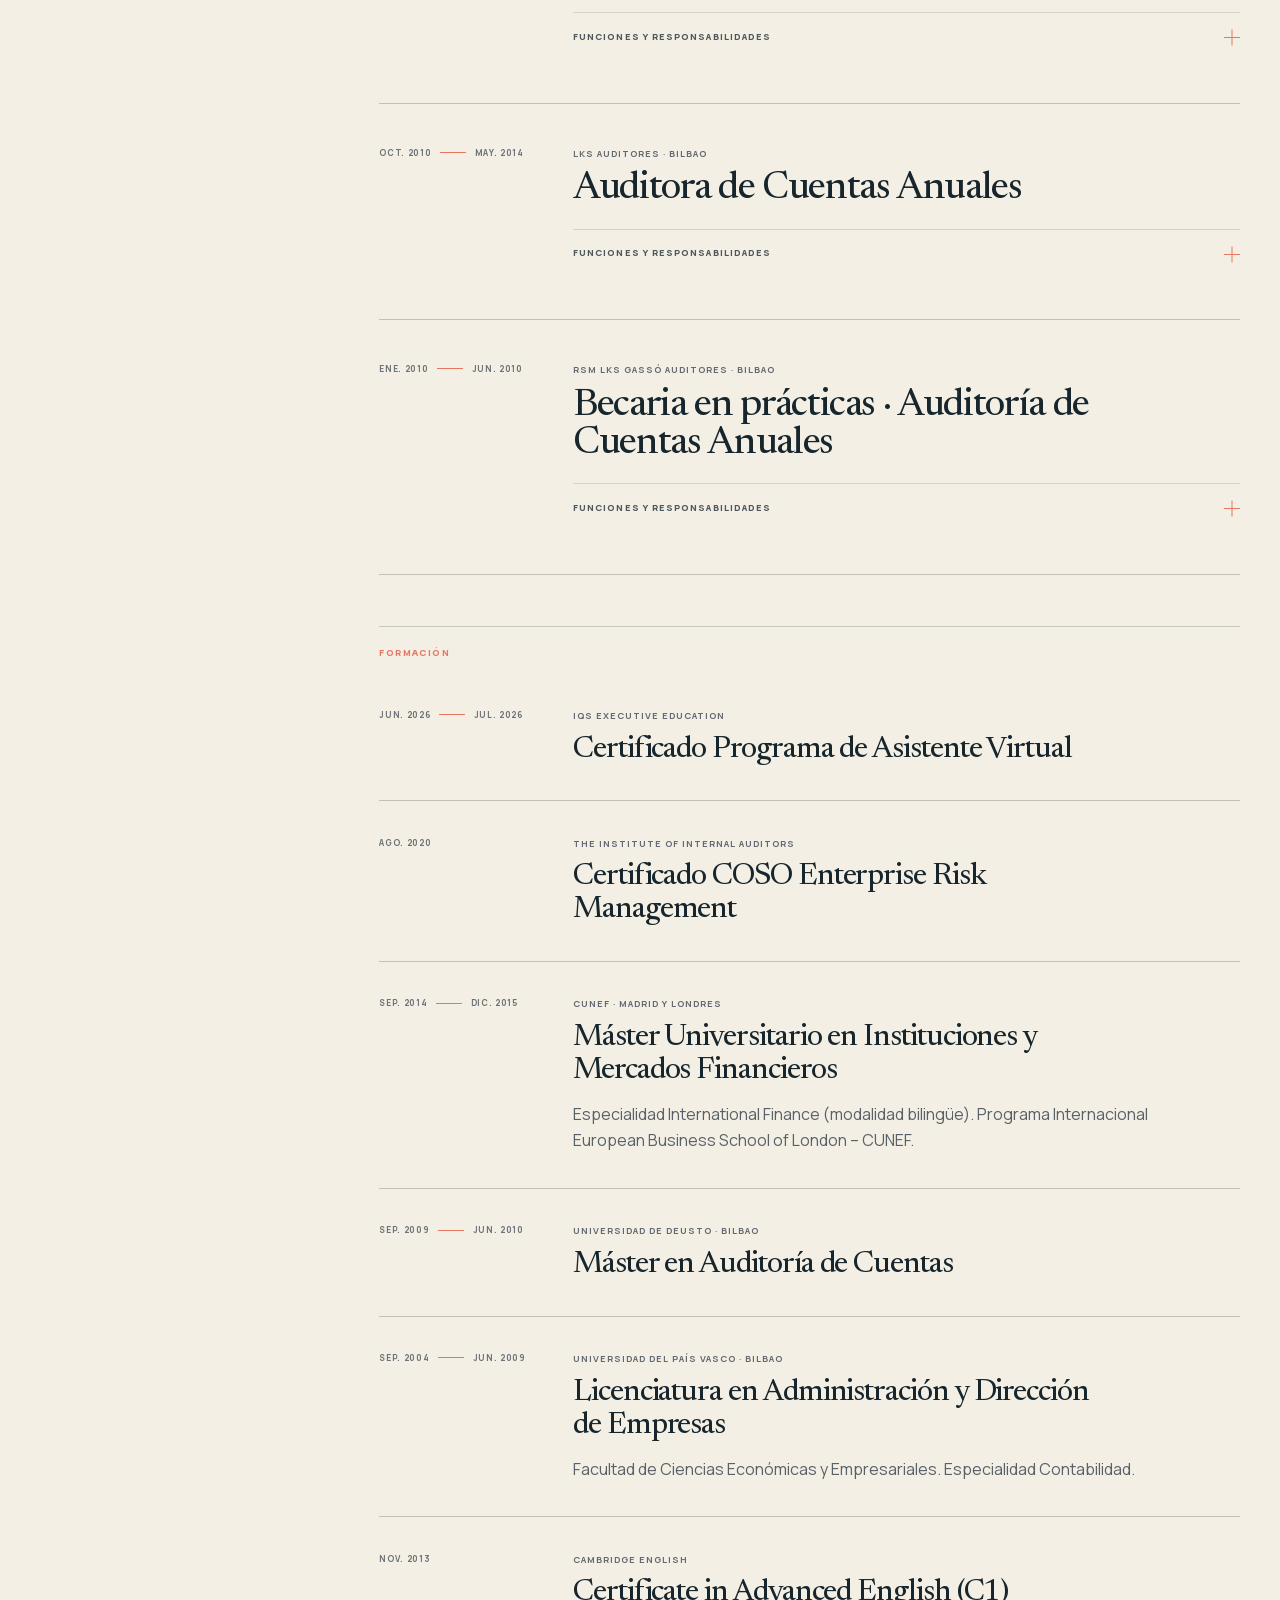
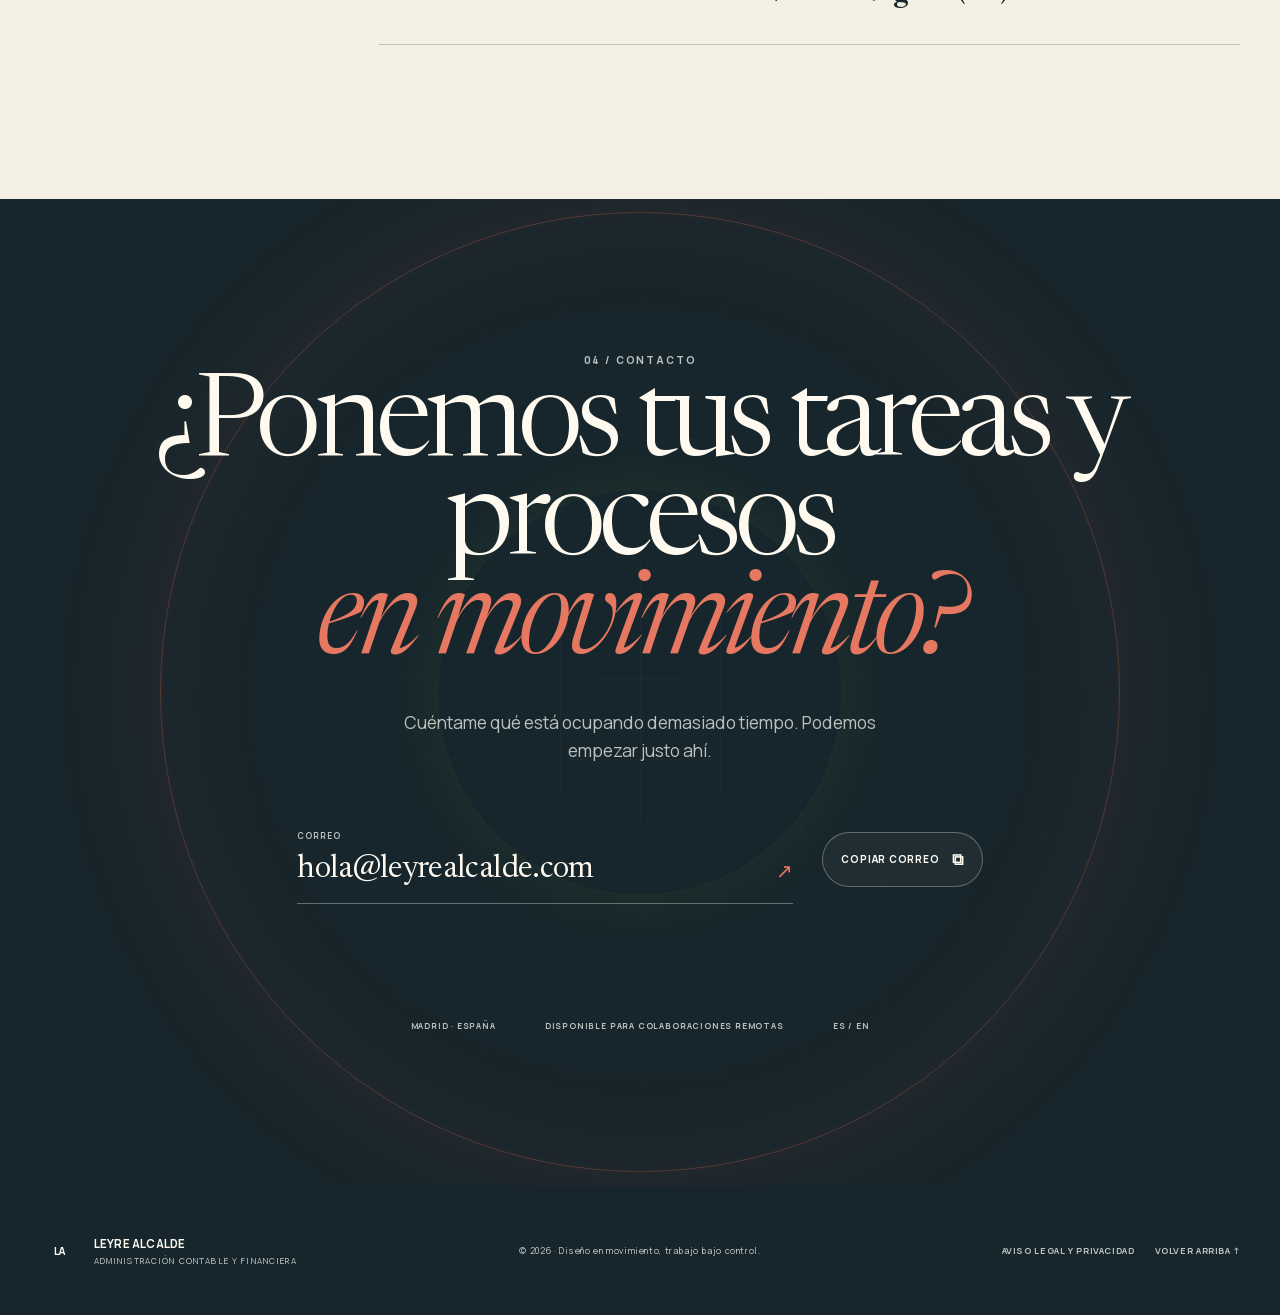
==== commit c774765d: "Eliminando Sistema y Asistente Virtual" ====
--- a/index.html
+++ b/index.html
@@ -3,13 +3,13 @@
   <head>
     <meta charset="UTF-8" />
     <meta name="viewport" content="width=device-width, initial-scale=1.0" />
-    <meta name="description" content="Asistente virtual con más de 10 años de experiencia en auditoría. Te ayudo a organizar y seguir tus procesos para ganar tiempo y tranquilidad." />
+    <meta name="description" content="Administración contable y financiera para empresas y profesionales, con control interno y una gestión de riesgos eficiente." />
     <meta name="theme-color" content="#f4efe5" />
     <meta name="color-scheme" content="light" />
     <meta property="og:type" content="website" />
     <meta property="og:locale" content="es_ES" />
-    <meta property="og:title" content="Leyre Alcalde | Asistencia virtual y control interno" />
-    <meta property="og:description" content="Asistente virtual con más de 10 años de experiencia en auditoría. Te ayudo a organizar y seguir tus procesos para ganar tiempo y tranquilidad." />
+    <meta property="og:title" content="Leyre Alcalde | Administración Contable y Financiera" />
+    <meta property="og:description" content="Administración contable y financiera para empresas y profesionales, con control interno y una gestión de riesgos eficiente." />
     <meta property="og:url" content="https://www.leyrealcalde.com/" />
     <meta property="og:image" content="https://www.leyrealcalde.com/assets/images/leyre-portrait-1200.webp" />
     <meta property="og:image:alt" content="Retrato editorial de Leyre Alcalde" />
@@ -22,11 +22,11 @@
     <link rel="preload" href="assets/fonts/manrope-variable.woff2" as="font" type="font/woff2" crossorigin />
     <link rel="preload" href="assets/fonts/newsreader-variable.woff2" as="font" type="font/woff2" crossorigin />
     <link rel="preload" href="assets/images/leyre-portrait-960.webp" as="image" type="image/webp" imagesrcset="assets/images/leyre-portrait-640.webp 640w, assets/images/leyre-portrait-960.webp 960w, assets/images/leyre-portrait-1200.webp 1003w" imagesizes="(max-width: 840px) 82vw, 40vw" fetchpriority="high" />
-    <link rel="stylesheet" href="assets/css/styles.css?v=20260817-1" />
+    <link rel="stylesheet" href="assets/css/styles.css?v=20261004-1" />
     <script>document.documentElement.classList.add("js");</script>
     <script src="assets/vendor/three.min.js" defer></script>
-    <script src="assets/js/main.js?v=20260928-1" defer></script>
-    <title>Leyre Alcalde | Asistencia virtual y control interno</title>
+    <script src="assets/js/main.js?v=20261004-1" defer></script>
+    <title>Leyre Alcalde | Administración Contable y Financiera</title>
   </head>
   <body data-language="es">
     <a class="skip-link" href="#contenido">Saltar al contenido</a>
@@ -37,7 +37,7 @@
     <header class="site-header" data-header>
       <a class="brand" href="#inicio" aria-label="Leyre Alcalde, inicio">
         <span class="brand-mark" aria-hidden="true">LA</span>
-        <span><strong>Leyre Alcalde</strong><small>Asistente Virtual | Business Support</small></span>
+        <span><strong>Leyre Alcalde</strong><small>Administración Contable y Financiera</small></span>
       </a>
 
       <button class="menu-toggle" type="button" aria-expanded="false" aria-controls="site-nav" data-menu-toggle>
@@ -47,7 +47,6 @@
       <nav class="site-nav" id="site-nav" aria-label="Navegación principal" data-menu>
         <a href="#inicio">Inicio</a>
         <a href="#sobre-leyre">Quién soy</a>
-        <a href="#sistema">Sistema</a>
         <a href="#servicios">Servicios</a>
         <a href="#experiencia">Experiencia</a>
         <a href="#contacto">Contacto</a>
@@ -63,14 +62,14 @@
       <section class="hero" id="inicio" aria-labelledby="hero-title">
         <div class="hero-grid section-shell">
           <div class="hero-copy">
-            <p class="eyebrow hero-enter"><span class="live-dot" aria-hidden="true"></span> Asistente virtual con mirada de auditora</p>
+            <p class="eyebrow hero-enter"><span class="live-dot" aria-hidden="true"></span> Administración contable y financiera con mirada de auditora</p>
             <h1 id="hero-title" class="hero-enter hero-enter-2">
               <span>Tus procesos</span>
               <span class="outline-word">bajo control.</span>
             </h1>
-            <p class="hero-lede hero-enter hero-enter-3">Ayudo a empresas y profesionales a gestionar sus tareas y procesos de negocio, asegurando un adecuado control interno y una gestión de riesgos eficiente.</p>
+            <p class="hero-lede hero-enter hero-enter-3">Ayudo a empresas y profesionales con su administración contable y financiera, gestionando sus tareas y procesos de negocio con rigor, control interno y una gestión de riesgos eficiente.</p>
             <div class="hero-actions hero-enter hero-enter-4">
-              <a class="button button-signal magnetic" href="#contacto"><span>Cuéntame tu situación</span><i aria-hidden="true">↗</i></a>
+              <a class="button button-signal magnetic" href="#contacto"><span>Hablemos</span><i aria-hidden="true">↗</i></a>
               <a class="text-link" href="#servicios">Explora los servicios <i aria-hidden="true">↓</i></a>
             </div>
           </div>
@@ -85,7 +84,7 @@
                 <img src="assets/images/leyre-portrait-fallback.jpg" width="1003" height="1568" alt="Retrato editorial de Leyre Alcalde" fetchpriority="high" decoding="async" />
               </picture>
               <div class="portrait-light-layer" aria-hidden="true"></div>
-                <p class="portrait-caption">Eficiencia<br /><em>con humanidad</em></p>
+                <p class="portrait-caption">Eficiencia<br /><em>con integridad</em></p>
             </div>
             <div class="portrait-float-card portrait-float-a" data-depth="front"><small>Experiencia</small><strong>10+ años</strong></div>
             <div class="portrait-float-card portrait-float-b" data-depth="front"><span></span><small>Disponible</small></div>
@@ -98,7 +97,7 @@
           </dl>
         </div>
 
-        <a class="scroll-cue" href="#sistema"><span>Scroll to organise</span><i aria-hidden="true"></i></a>
+        <a class="scroll-cue" href="#sobre-leyre"><span>Scroll to organise</span><i aria-hidden="true"></i></a>
       </section>
 
       <div class="signal-strip" aria-hidden="true">
@@ -124,49 +123,21 @@
 
           <div class="human-copy reveal">
             <p class="section-kicker">01 / ¿QUIÉN SOY?</p>
-            <h2 id="human-title">Eficiencia,<br /><em>con humanidad.</em></h2>
-            <p class="large-copy">¿Necesitas recuperar horas en tu semana para centrarte en hacer crecer tu negocio, y además, tener la tranquilidad de que tus procesos están bajo control?</p>
-            <p>Ayudo a empresas y profesionales que quieren ganar tiempo y orden delegando sus tareas. Me encargo de la gestión, ejecución y seguimiento de sus tareas y procesos de negocio financieros, contables y administrativos, asegurando un adecuado control interno, una gestión de riesgos eficaz y el cumplimiento de cada proceso conforme a las mejores prácticas organizativas. Para ello, combino la experiencia de más de 10 años como auditora interna y de 4 años como auditora de cuentas anuales, con una base sólida en contabilidad y buenas prácticas de control interno y gestión de riesgos.</p>
-            <p>Cuento además con una gran capacidad de aprendizaje y de adaptación a cualquier entorno laboral y al uso de herramientas internas. Me defino como una persona responsable, proactiva, colaboradora, resolutiva y de buen trato, con muchas ganas de seguir aprendiendo de cada reto profesional.</p>
-            <p>¿Buscas a alguien de confianza para delegar tus tareas, ganar tiempo y además que entienda de control interno y de riesgo? Hablemos sobre cómo puedo ayudarte.</p>
-            <div class="tool-stack" aria-label="Cualidades profesionales"><span>Responsabilidad</span><span>Proactividad</span><span>Colaboración</span><span>Capacidad resolutiva</span><span>Buen trato</span><span>Aprendizaje continuo</span></div>
-          </div>
-        </div>
-      </section>
-
-      <section class="system section-pad" id="sistema" aria-labelledby="system-title" data-system-section>
-        <div class="section-shell system-grid">
-          <div class="system-copy reveal">
-            <p class="section-kicker">02 / EL SISTEMA</p>
-            <h2 id="system-title">Procesos claros.<br /><em>Negocios que avanzan.</em></h2>
-            <p class="system-lede">Delegar bien no consiste en mover tareas de una bandeja a otra. Consiste en construir una forma de trabajar que te dé transparencia, continuidad y calma.</p>
-            <div class="system-status" aria-label="Estado del sistema">
-              <span><i></i> Procesos conectados</span>
-              <span>Tiempo recuperado</span>
-            </div>
-          </div>
-
-          <div class="order-board reveal" data-order-board aria-label="Simulación visual de una semana de tareas organizada">
-            <div class="board-head"><span>SEMANA / EN CONTROL</span><span>MODO DEMO · 05 SERVICIOS</span></div>
-            <div class="board-dashboard">
-              <div class="board-score"><div class="score-ring"><strong>92</strong><span>%</span></div><div><small>Flujo operativo</small><strong>Todo avanza</strong><p>Visibilidad de tareas, tiempos y próximos pasos.</p></div></div>
-              <div class="board-kpis"><div><strong>9h</strong><span>Tiempo liberado</span></div><div><strong>18</strong><span>Tareas resueltas</span></div><div><strong>0</strong><span>Bloqueos</span></div></div>
-            </div>
-            <div class="board-flow" role="group" aria-label="Detalles del flujo semanal">
-              <div class="flow-line"><i></i></div>
-              <button class="flow-card" type="button" aria-expanded="false" aria-controls="flow-detail-agenda" data-flow-card><span>01 · ENTRADA</span><i class="flow-toggle" aria-hidden="true">+</i><span class="flow-detail" id="flow-detail-agenda">Citas, recordatorios y prioridades reunidos para que cada día empiece claro.</span><strong>Agenda</strong><small>09:30 · Coordinada</small></button>
-              <button class="flow-card" type="button" aria-expanded="false" aria-controls="flow-detail-facturas" data-flow-card><span>02 · EN CURSO</span><i class="flow-toggle" aria-hidden="true">+</i><span class="flow-detail" id="flow-detail-facturas">Documentos revisados, vencimientos controlados y pagos listos para seguimiento.</span><strong>Facturas</strong><small>12 docs · Revisando</small></button>
-              <button class="flow-card" type="button" aria-expanded="false" aria-controls="flow-detail-clientes" data-flow-card><span>03 · LISTO</span><i class="flow-toggle" aria-hidden="true">+</i><span class="flow-detail" id="flow-detail-clientes">Consultas ordenadas, respuestas coordinadas y cada conversación con su próximo paso.</span><strong>Clientes</strong><small>6 consultas · Atendidas</small></button>
-            </div>
-            <div class="board-feed"><span><i></i>Cobro confirmado</span><span><i></i>Reunión reprogramada</span><span><i></i>Informe enviado</span></div>
-          </div>
-        </div>
-      </section>
+            <h2 id="human-title">Eficiencia<br /><em>con integridad</em></h2>
+            <p class="large-copy">¿Buscas a alguien de confianza para tu equipo de administración y finanzas?</p>
+            <p>Ayudo a empresas y profesionales en la gestión de sus tareas contables, financieras y administrativas, asegurando un adecuado control interno y gestión de riesgos. Para ello, combino la experiencia de más de 10 años como auditora interna de procesos de negocio, y de 4 años como auditora externa de cuentas anuales. Esa experiencia me ha enseñado a trabajar con mentalidad preventiva: anticipo dónde se producen los errores manuales, organizo y documento la información para que sea trazable y aplico controles sencillos que evitan problemas antes de que aparezcan. Para un equipo de administración y finanzas eso se traduce en menos incidencias, mejores cierres y auditorías más tranquilas.</p>
+            <p>Trabajo con integridad, transparencia y cercanía. Cuento además con una gran capacidad de aprendizaje y de adaptación a cualquier entorno laboral y al uso de herramientas internas.</p>
+            <p>Si necesitas un perfil contable y financiero con criterio, rigor y experiencia en control: Hablemos!</p>
+            <div class="tool-stack" aria-label="Cualidades profesionales"><span>Mentalidad preventiva</span><span>Trazabilidad</span><span>Control interno</span><span>Integridad</span><span>Transparencia</span><span>Cercanía</span></div>
+          </div>
+        </div>
+      </section>
+
 
       <section class="services section-pad" id="servicios" aria-labelledby="services-title">
         <div class="section-shell">
           <header class="section-heading reveal">
-            <div><p class="section-kicker">03 / SERVICIOS</p><h2 id="services-title">Cinco servicios.<br /><em>Un solo objetivo.</em></h2></div>
+            <div><p class="section-kicker">02 / SERVICIOS</p><h2 id="services-title">Cinco servicios.<br /><em>Un solo objetivo.</em></h2></div>
             <p>Libertad para centrarte en el trabajo que solo tú puedes hacer, con la seguridad de que el resto sigue avanzando.</p>
           </header>
 
@@ -211,7 +182,7 @@
               <p>¿Hay algo que te está quitando demasiado tiempo?</p>
               <h3>Empecemos por ahí.</h3>
             </div>
-            <a class="button button-signal magnetic" href="#contacto"><span>Cuéntame tu situación</span><i aria-hidden="true">↗</i></a>
+            <a class="button button-signal magnetic" href="#contacto"><span>Hablemos</span><i aria-hidden="true">↗</i></a>
           </aside>
         </div>
       </section>
@@ -224,7 +195,7 @@
       <section class="experience section-pad" id="experiencia" aria-labelledby="experience-title">
         <div class="section-shell">
           <header class="section-heading reveal">
-            <div><p class="section-kicker">04 / EXPERIENCIA</p><h2 id="experience-title">Experiencia para avanzar con confianza.</h2></div>
+            <div><p class="section-kicker">03 / EXPERIENCIA</p><h2 id="experience-title">Experiencia para avanzar con confianza.</h2></div>
             <p>Más de 10 años de experiencia auditando procesos de negocio, control interno y gestión de riesgos.</p>
           </header>
 
@@ -311,7 +282,7 @@
       <section class="contact section-pad" id="contacto" aria-labelledby="contact-title">
         <div class="contact-glow" aria-hidden="true"></div>
         <div class="section-shell contact-inner reveal">
-          <p class="section-kicker">05 / CONTACTO</p>
+          <p class="section-kicker">04 / CONTACTO</p>
           <h2 id="contact-title">¿Ponemos tus tareas y procesos<br /><em>en movimiento?</em></h2>
           <p>Cuéntame qué está ocupando demasiado tiempo. Podemos empezar justo ahí.</p>
           <div class="contact-actions">
@@ -333,7 +304,7 @@
 
     <footer class="site-footer">
       <div class="section-shell">
-        <a class="brand" href="#inicio"><span class="brand-mark" aria-hidden="true">LA</span><span><strong>Leyre Alcalde</strong><small>Asistente Virtual | Business Support</small></span></a>
+        <a class="brand" href="#inicio"><span class="brand-mark" aria-hidden="true">LA</span><span><strong>Leyre Alcalde</strong><small>Administración Contable y Financiera</small></span></a>
         <p>© <span data-current-year>2026</span> · Diseño en movimiento, trabajo bajo control.</p>
         <nav class="footer-links" aria-label="Información legal">
           <a href="legal/">Aviso legal y privacidad</a>
--- a/assets/css/styles.css
+++ b/assets/css/styles.css
@@ -216,33 +216,9 @@
 .signal-track span { padding-inline: 1.9rem; font-size: 0.62rem; font-weight: 800; letter-spacing: 0.14em; }
 .signal-track i { font-style: normal; }
 
-.system { position: relative; z-index: 2; background: var(--ivory); color: var(--night); }
-.system-grid { display: grid; grid-template-columns: 0.75fr 1.25fr; align-items: center; gap: clamp(4rem, 9vw, 10rem); }
-.system .section-kicker { color: #687079; }
 h2 { margin-bottom: 2.2rem; font-size: clamp(4rem, 7.4vw, 8.2rem); line-height: 0.86; }
 h2 em { color: var(--coral); font-weight: inherit; }
-.system-lede { max-width: 34rem; color: #525a63; font-size: clamp(1.05rem, 1.5vw, 1.28rem); }
-.system-status { display: flex; margin-top: 2.5rem; gap: 1.5rem; color: #565e65; font-size: 0.56rem; font-weight: 700; letter-spacing: 0.08em; text-transform: uppercase; }
-.system-status span { display: flex; align-items: center; gap: 0.55rem; }
-.system-status span + span { padding-left: 1.5rem; border-left: 1px solid rgba(7,11,18,0.2); }
-.system-status i { width: 0.38rem; height: 0.38rem; border-radius: 50%; background: #65a430; box-shadow: 0 0 0 0.25rem rgba(101,164,48,0.14); }
-
-.order-board { position: relative; min-height: 40rem; overflow: hidden; border: 1px solid rgba(7,11,18,0.18); border-radius: 0.35rem; background: #e8e5dc; box-shadow: 0 2.5rem 6rem rgba(7,11,18,0.18); }
-.board-head { position: absolute; z-index: 5; top: 0; right: 0; left: 0; display: flex; height: 3rem; padding-inline: 1rem; border-bottom: 1px solid rgba(7,11,18,0.15); align-items: center; justify-content: space-between; color: #6c7378; font-size: 0.51rem; font-weight: 750; letter-spacing: 0.13em; }
-.board-grid { position: absolute; inset: 3rem 0 0; background-image: linear-gradient(rgba(7,11,18,0.055) 1px, transparent 1px), linear-gradient(90deg, rgba(7,11,18,0.055) 1px, transparent 1px); background-size: 3.5rem 3.5rem; }
-.task-chip { --chaos-x: 0px; --chaos-y: 0px; --chaos-r: 0deg; position: absolute; z-index: 3; display: grid; width: 10.5rem; min-height: 7.6rem; padding: 1rem; border: 1px solid rgba(7,11,18,0.22); background: rgba(244,241,232,0.92); box-shadow: 0 1rem 2.5rem rgba(7,11,18,0.12); transform: translate3d(calc(var(--chaos-x) * var(--chaos, 1)), calc(var(--chaos-y) * var(--chaos, 1)), 0) rotate(calc(var(--chaos-r) * var(--chaos, 1))); transition: transform 90ms linear, border-color 350ms ease; }
-.task-chip i { color: #7f8588; font-style: normal; font-size: 0.52rem; }
-.task-chip strong { align-self: end; font-family: "Newsreader", Georgia, serif; font-size: 1.35rem; font-weight: 500; }
-.task-chip small { color: #65706c; font-size: 0.54rem; font-weight: 700; letter-spacing: 0.08em; text-transform: uppercase; }
-.chip-1 { --chaos-x: -90px; --chaos-y: -44px; --chaos-r: -12deg; top: 18%; left: 9%; }
-.chip-2 { --chaos-x: 65px; --chaos-y: -90px; --chaos-r: 8deg; top: 14%; right: 8%; }
-.chip-3 { --chaos-x: -110px; --chaos-y: 75px; --chaos-r: 13deg; top: 47%; left: 8%; }
-.chip-4 { --chaos-x: 105px; --chaos-y: 70px; --chaos-r: -9deg; top: 51%; right: 7%; }
-.chip-5 { --chaos-x: 18px; --chaos-y: 120px; --chaos-r: 15deg; bottom: 5%; left: calc(50% - 5.25rem); }
-.board-core { position: absolute; z-index: 4; top: calc(50% - 4.25rem); left: calc(50% - 4.25rem); display: grid; width: 8.5rem; height: 8.5rem; border: 1px solid rgba(7,11,18,0.34); border-radius: 50%; place-items: center; background: var(--night); box-shadow: 0 0 0 1.5rem rgba(7,11,18,0.05), 0 1rem 3rem rgba(7,11,18,0.25); }
-.board-core span { position: absolute; width: 3.2rem; height: 3.2rem; border: 1px solid var(--coral); border-radius: 50%; }
-.board-core span::after { position: absolute; inset: 0.8rem; border-radius: 50%; content: ""; background: var(--acid); box-shadow: 0 0 1.5rem var(--acid); }
-.board-core strong { position: relative; z-index: 2; margin-top: 6rem; color: var(--ivory); font-size: 0.5rem; letter-spacing: 0.15em; white-space: nowrap; }
+
 
 .services { position: relative; z-index: 2; background: var(--night-2); }
 .section-heading { display: grid; grid-template-columns: minmax(0, 1.3fr) minmax(18rem, 0.45fr); align-items: end; gap: clamp(3rem, 8vw, 9rem); }
@@ -360,8 +336,6 @@
   .webgl-stage { width: 58%; opacity: 0.82; }
   .scene-interface { left: 55%; }
   .core-label { display: none; }
-  .order-board { min-height: 36rem; }
-  .task-chip { width: 9rem; }
   .experience-number small { display: none; }
 }
 
@@ -390,8 +364,7 @@
   .scene-ring-label { display: none; }
   .hero-metrics { bottom: 2.2rem; }
   .scroll-cue { display: none; }
-  .system-grid, .human-grid { grid-template-columns: 1fr; }
-  .order-board { min-height: 38rem; }
+  .human-grid { grid-template-columns: 1fr; }
   .section-heading { grid-template-columns: 1fr; gap: 0; }
   .section-heading > p { max-width: 38rem; }
   .service-console { grid-template-columns: 1fr; }
@@ -431,15 +404,8 @@
   .coordinate-a { right: 0; }
   .coordinate-b { display: none; }
   h2 { font-size: clamp(3.5rem, 16vw, 5.5rem); }
-  .system-status { align-items: flex-start; flex-direction: column; gap: 0.7rem; }
-  .system-status span + span { padding-left: 0; border-left: 0; }
-  .order-board { min-height: 33rem; }
-  .task-chip { width: 7.3rem; min-height: 6.3rem; padding: 0.7rem; }
-  .task-chip strong { font-size: 1.05rem; }
   .chip-1, .chip-3 { left: 3%; }
   .chip-2, .chip-4 { right: 3%; }
-  .board-core { top: calc(50% - 3.5rem); left: calc(50% - 3.5rem); width: 7rem; height: 7rem; }
-  .board-core strong { margin-top: 5.1rem; }
   .service-panel-copy { padding: 1.5rem; }
   .statement { min-height: 72svh; }
   .statement p { font-size: clamp(3.2rem, 15vw, 5.5rem); }
@@ -456,7 +422,6 @@
   html { scroll-behavior: auto; }
   *, *::before, *::after { animation-duration: 0.01ms !important; animation-iteration-count: 1 !important; transition-duration: 0.01ms !important; }
   .reveal, .hero-enter { opacity: 1; transform: none; }
-  .task-chip { transform: none; }
 }
 
 /* Editorial light remix ---------------------------------------------------- */
@@ -576,11 +541,6 @@
 
 .signal-strip { color: #fffaf0; background: var(--night); }
 .signal-track i { color: var(--coral); }
-.system { background: var(--ivory); }
-.order-board { background: #e9e1d3; }
-.board-core { background: var(--night); }
-.board-core span { border-color: var(--coral); }
-.board-core span::after { background: var(--sage, #bac5ae); box-shadow: 0 0 1.5rem rgba(186,197,174,0.7); }
 
 .services { color: var(--night); background: #fbf8f1; }
 .services .section-heading > p { color: var(--fog); }
@@ -654,55 +614,6 @@
   .service-scroll-button span { animation: none; }
 }
 
-/* Compact operations dashboard ------------------------------------------- */
-.order-board {
-  display: grid;
-  height: 32rem;
-  min-height: 0;
-  padding: 4rem 1.25rem 1.1rem;
-  grid-template-rows: auto 1fr auto;
-  gap: 1rem;
-  background: #ebe5da;
-}
-.board-dashboard { display: grid; grid-template-columns: 1.08fr 0.92fr; gap: 0.75rem; }
-.board-score { display: flex; min-width: 0; padding: 1rem; border: 1px solid rgba(23,38,44,0.15); align-items: center; gap: 1rem; background: rgba(255,250,240,0.72); }
-.score-ring { position: relative; display: grid; width: 5.5rem; aspect-ratio: 1; flex: 0 0 auto; border-radius: 50%; place-items: center; background: conic-gradient(var(--coral) 0 92%, rgba(23,38,44,0.1) 92%); animation: score-breathe 3.2s ease-in-out infinite; }
-.score-ring::before { position: absolute; inset: 0.38rem; border-radius: 50%; content: ""; background: #f7f2e9; }
-.score-ring strong, .score-ring span { position: relative; z-index: 2; }
-.score-ring strong { margin-left: -0.25rem; font-family: "Newsreader", Georgia, serif; font-size: 2rem; font-weight: 500; line-height: 1; }
-.score-ring span { position: absolute; right: 1rem; bottom: 1.25rem; color: var(--coral); font-size: 0.55rem; font-weight: 800; }
-.board-score > div:last-child { display: flex; min-width: 0; flex-direction: column; }
-.board-score small { color: var(--fog); font-size: 0.47rem; font-weight: 750; letter-spacing: 0.12em; text-transform: uppercase; }
-.board-score > div > strong { margin: 0.15rem 0 0.25rem; font-family: "Newsreader", Georgia, serif; font-size: 1.45rem; font-weight: 520; line-height: 1; }
-.board-score p { margin: 0; color: var(--fog); font-size: 0.63rem; line-height: 1.45; }
-.board-kpis { display: grid; border: 1px solid rgba(23,38,44,0.15); grid-template-columns: repeat(3, 1fr); background: rgba(255,250,240,0.48); }
-.board-kpis div { display: flex; min-width: 0; padding: 0.8rem 0.55rem; justify-content: center; flex-direction: column; text-align: center; }
-.board-kpis div + div { border-left: 1px solid rgba(23,38,44,0.13); }
-.board-kpis strong { font-family: "Newsreader", Georgia, serif; font-size: 1.55rem; font-weight: 500; line-height: 1; }
-.board-kpis span { margin-top: 0.45rem; color: var(--fog); font-size: 0.43rem; font-weight: 750; letter-spacing: 0.06em; line-height: 1.35; text-transform: uppercase; }
-.board-flow { position: relative; display: grid; min-height: 10.6rem; padding-top: 1.6rem; align-items: stretch; grid-template-columns: repeat(3, 1fr); gap: 0.6rem; }
-.flow-line { position: absolute; top: 0.7rem; right: 8%; left: 8%; height: 1px; overflow: visible; background: rgba(23,38,44,0.22); }
-.flow-line::before, .flow-line::after { position: absolute; top: -0.2rem; width: 0.42rem; height: 0.42rem; border-radius: 50%; content: ""; background: var(--night); }
-.flow-line::before { left: 0; }
-.flow-line::after { right: 0; background: var(--coral); }
-.flow-line i { position: absolute; top: -0.28rem; left: 0; width: 0.58rem; height: 0.58rem; border-radius: 50%; background: var(--coral); box-shadow: 0 0 0 0.35rem rgba(230,120,97,0.15); animation: flow-travel 4.8s var(--ease) infinite; }
-.flow-card { position: relative; display: flex; min-width: 0; padding: 0.9rem; border: 1px solid rgba(23,38,44,0.16); appearance: none; justify-content: flex-end; flex-direction: column; color: var(--night); background: rgba(251,248,241,0.78); box-shadow: 0 0.8rem 1.8rem rgba(23,38,44,0.06); cursor: pointer; font: inherit; text-align: left; transition: transform 280ms var(--ease), border-color 280ms ease, background 280ms ease; }
-.flow-card:nth-of-type(2) { transform: translateY(0.45rem); }
-.flow-card:nth-of-type(3) { transform: translateY(0.9rem); border-color: rgba(230,120,97,0.45); }
-.flow-card:hover, .flow-card:focus-visible, .flow-card[aria-expanded="true"] { z-index: 2; border-color: var(--coral); background: #fbf8f1; transform: translateY(-0.2rem); }
-.flow-card:focus-visible { outline: 2px solid var(--coral); outline-offset: 2px; }
-.flow-card > span:first-child { position: absolute; top: 0.75rem; left: 0.8rem; color: var(--fog); font-size: 0.43rem; font-weight: 800; letter-spacing: 0.08em; }
-.flow-toggle { position: absolute; top: 0.58rem; right: 0.7rem; color: var(--coral); font-size: 0.9rem; font-style: normal; line-height: 1; transition: transform 280ms var(--ease); }
-.flow-card[aria-expanded="true"] .flow-toggle { transform: rotate(45deg); }
-.flow-detail { max-height: 0; margin: 0; overflow: hidden; color: var(--fog); font-size: 0.56rem; line-height: 1.45; opacity: 0; transform: translateY(0.35rem); transition: max-height 360ms var(--ease), margin 360ms var(--ease), opacity 220ms ease, transform 360ms var(--ease); }
-.flow-card[aria-expanded="true"] .flow-detail { max-height: 4.5rem; margin-bottom: 0.7rem; opacity: 1; transform: translateY(0); }
-.flow-card strong { font-family: "Newsreader", Georgia, serif; font-size: 1.25rem; font-weight: 520; line-height: 1; }
-.flow-card small { margin-top: 0.4rem; color: var(--fog); font-size: 0.5rem; }
-.board-feed { display: flex; min-width: 0; padding-top: 0.8rem; border-top: 1px solid rgba(23,38,44,0.15); gap: 1rem; overflow: hidden; }
-.board-feed span { display: flex; min-width: max-content; align-items: center; gap: 0.4rem; color: var(--fog); font-size: 0.48rem; font-weight: 700; letter-spacing: 0.04em; }
-.board-feed i { width: 0.36rem; height: 0.36rem; border-radius: 50%; background: #789966; }
-.board-feed span:nth-child(2) i { background: var(--coral); }
-.board-feed span:nth-child(3) i { background: var(--night); }
 
 /* Service-specific animated scenes ---------------------------------------- */
 .service-visual { min-height: 19rem; transition: opacity 180ms ease, transform 260ms var(--ease); }
@@ -865,8 +776,6 @@
 .timeline-item h3 small { display: inline-block; margin-left: 0.35rem; color: #687079; font-family: "Manrope", Arial, sans-serif; font-size: 0.52rem; font-weight: 750; letter-spacing: 0.1em; text-transform: uppercase; vertical-align: middle; }
 .timeline-item .education-note { max-width: 40rem; margin: 0.85rem 0 0; color: #596168; }
 
-@keyframes score-breathe { 50% { transform: scale(1.035); box-shadow: 0 0 0 0.55rem rgba(230,120,97,0.07); } }
-@keyframes flow-travel { 0% { left: 0; opacity: 0; } 12%, 88% { opacity: 1; } 100% { left: calc(100% - 0.58rem); opacity: 0; } }
 @keyframes process-pulse { 0% { left: 8%; } 50% { left: 50%; } 100% { left: calc(92% - 0.75rem); } }
 @keyframes node-pulse { 50% { box-shadow: 0 0 0 0.8rem rgba(23,38,44,0.07); } }
 @keyframes calendar-focus { 50% { transform: translateY(-0.18rem); box-shadow: 0 0.6rem 1rem rgba(230,120,97,0.18); } }
@@ -886,24 +795,6 @@
 @keyframes automation-pulse { 50% { box-shadow: 0 0 0 0.4rem rgba(230,120,97,0.14); } }
 
 @media (max-width: 840px) {
-  .order-board { height: 31rem; padding-inline: 0.8rem; }
-  .board-dashboard { grid-template-columns: 1fr; gap: 0.55rem; }
-  .board-score { padding: 0.7rem; }
-  .score-ring { width: 4.4rem; }
-  .score-ring strong { font-size: 1.55rem; }
-  .score-ring span { right: 0.72rem; bottom: 1rem; }
-  .board-score p { display: none; }
-  .board-kpis div { padding: 0.55rem 0.25rem; }
-  .board-kpis strong { font-size: 1.2rem; }
-  .board-flow { min-height: 8.5rem; }
-  .flow-card { padding: 0.65rem; }
-  .flow-card > span:first-child { top: 0.55rem; left: 0.55rem; font-size: 0.36rem; }
-  .flow-toggle { top: 0.45rem; right: 0.5rem; font-size: 0.75rem; }
-  .flow-detail { font-size: clamp(0.48rem, 2vw, 0.56rem); line-height: 1.35; }
-  .flow-card[aria-expanded="true"] .flow-detail { max-height: 6.5rem; margin-bottom: 0.5rem; }
-  .flow-card strong { font-size: 1rem; }
-  .flow-card small { font-size: 0.4rem; }
-  .board-feed { gap: 0.7rem; }
   .experience-layout { margin-top: 3rem; grid-template-columns: 1fr; gap: 2.5rem; }
   .experience-number { grid-template-columns: auto auto 1fr; align-items: end; width: 100%; padding: 0 0 1.2rem; }
   .experience-number strong { font-size: 5.5rem; }
@@ -913,11 +804,6 @@
 }
 
 @media (max-width: 580px) {
-  .order-board { height: 29rem; }
-  .board-head { padding-inline: 0.7rem; }
-  .board-head span:last-child { font-size: 0; }
-  .board-head span:last-child::after { content: "08 SERV"; font-size: 0.51rem; }
-  .board-feed span:nth-child(3) { display: none; }
   .service-visual { min-height: 17rem; }
   .process-node { width: 4.2rem; }
   .process-node strong { font-size: 0.43rem; }
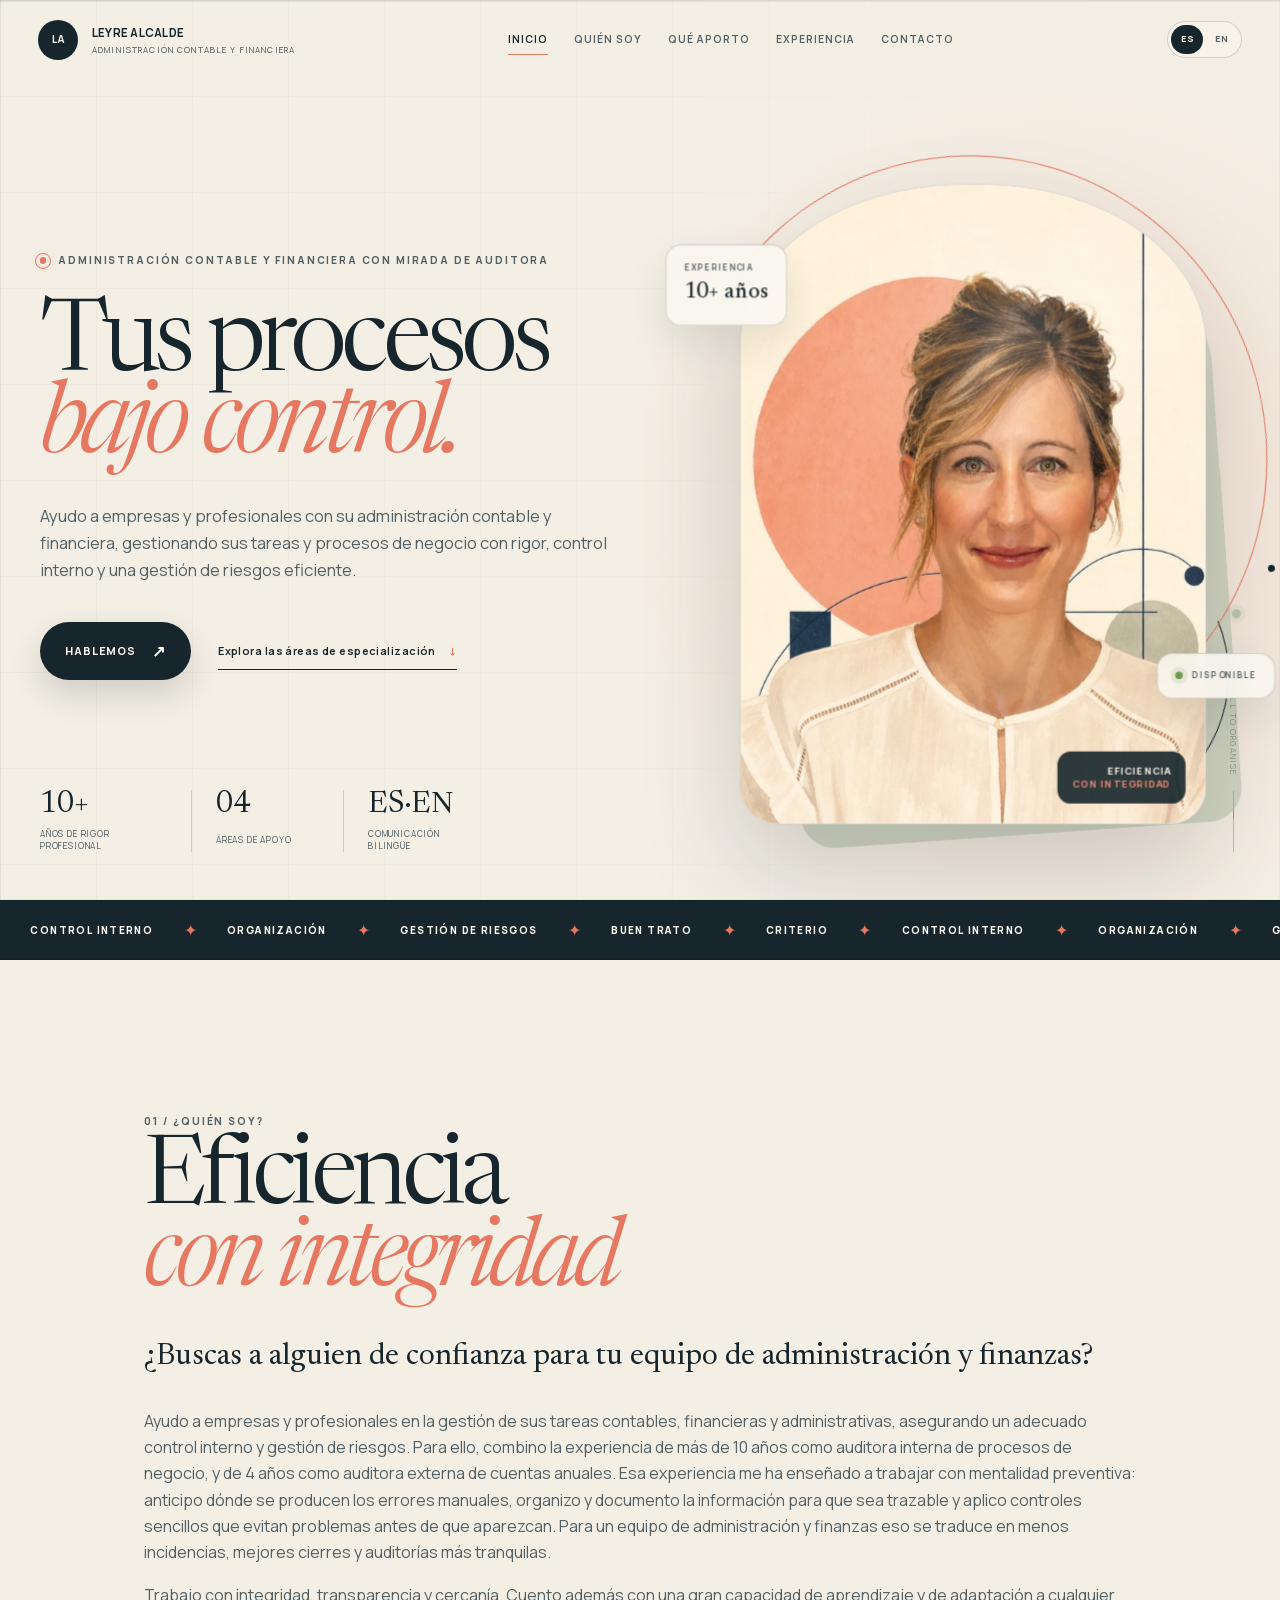
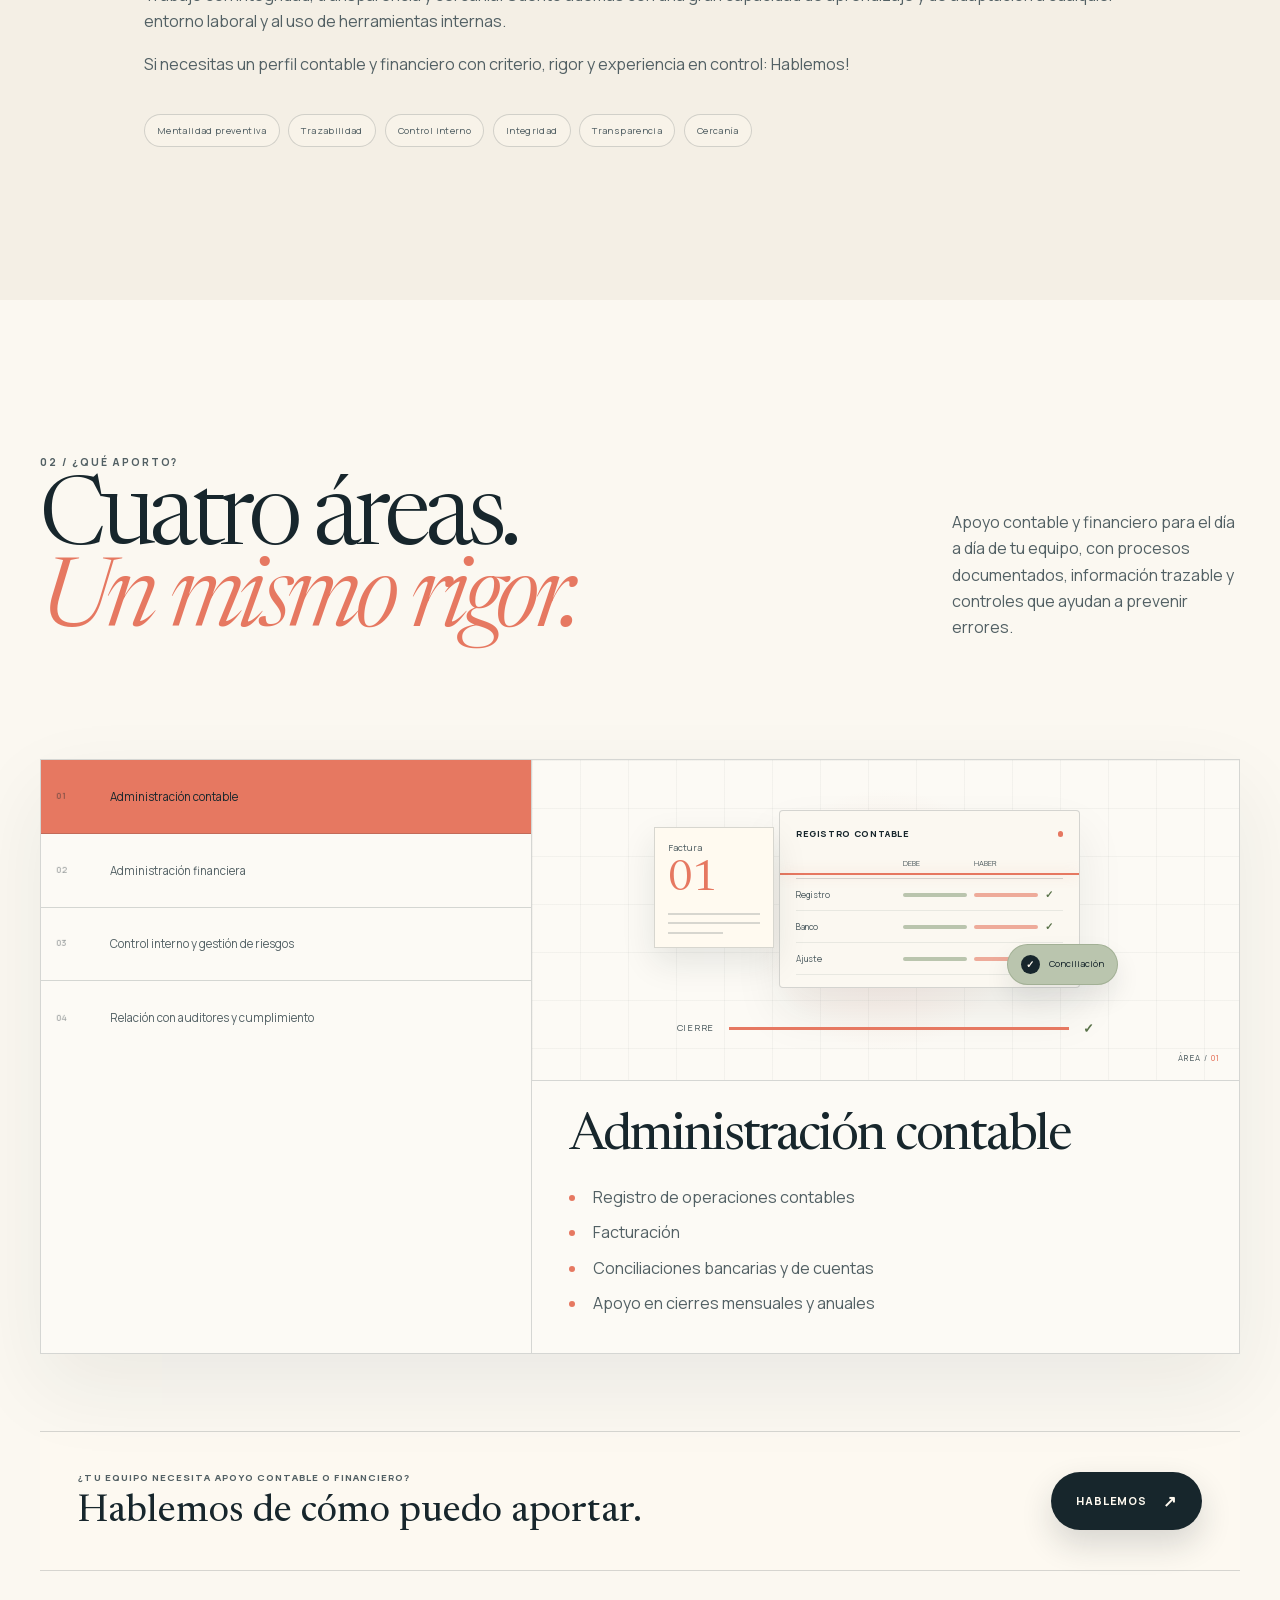
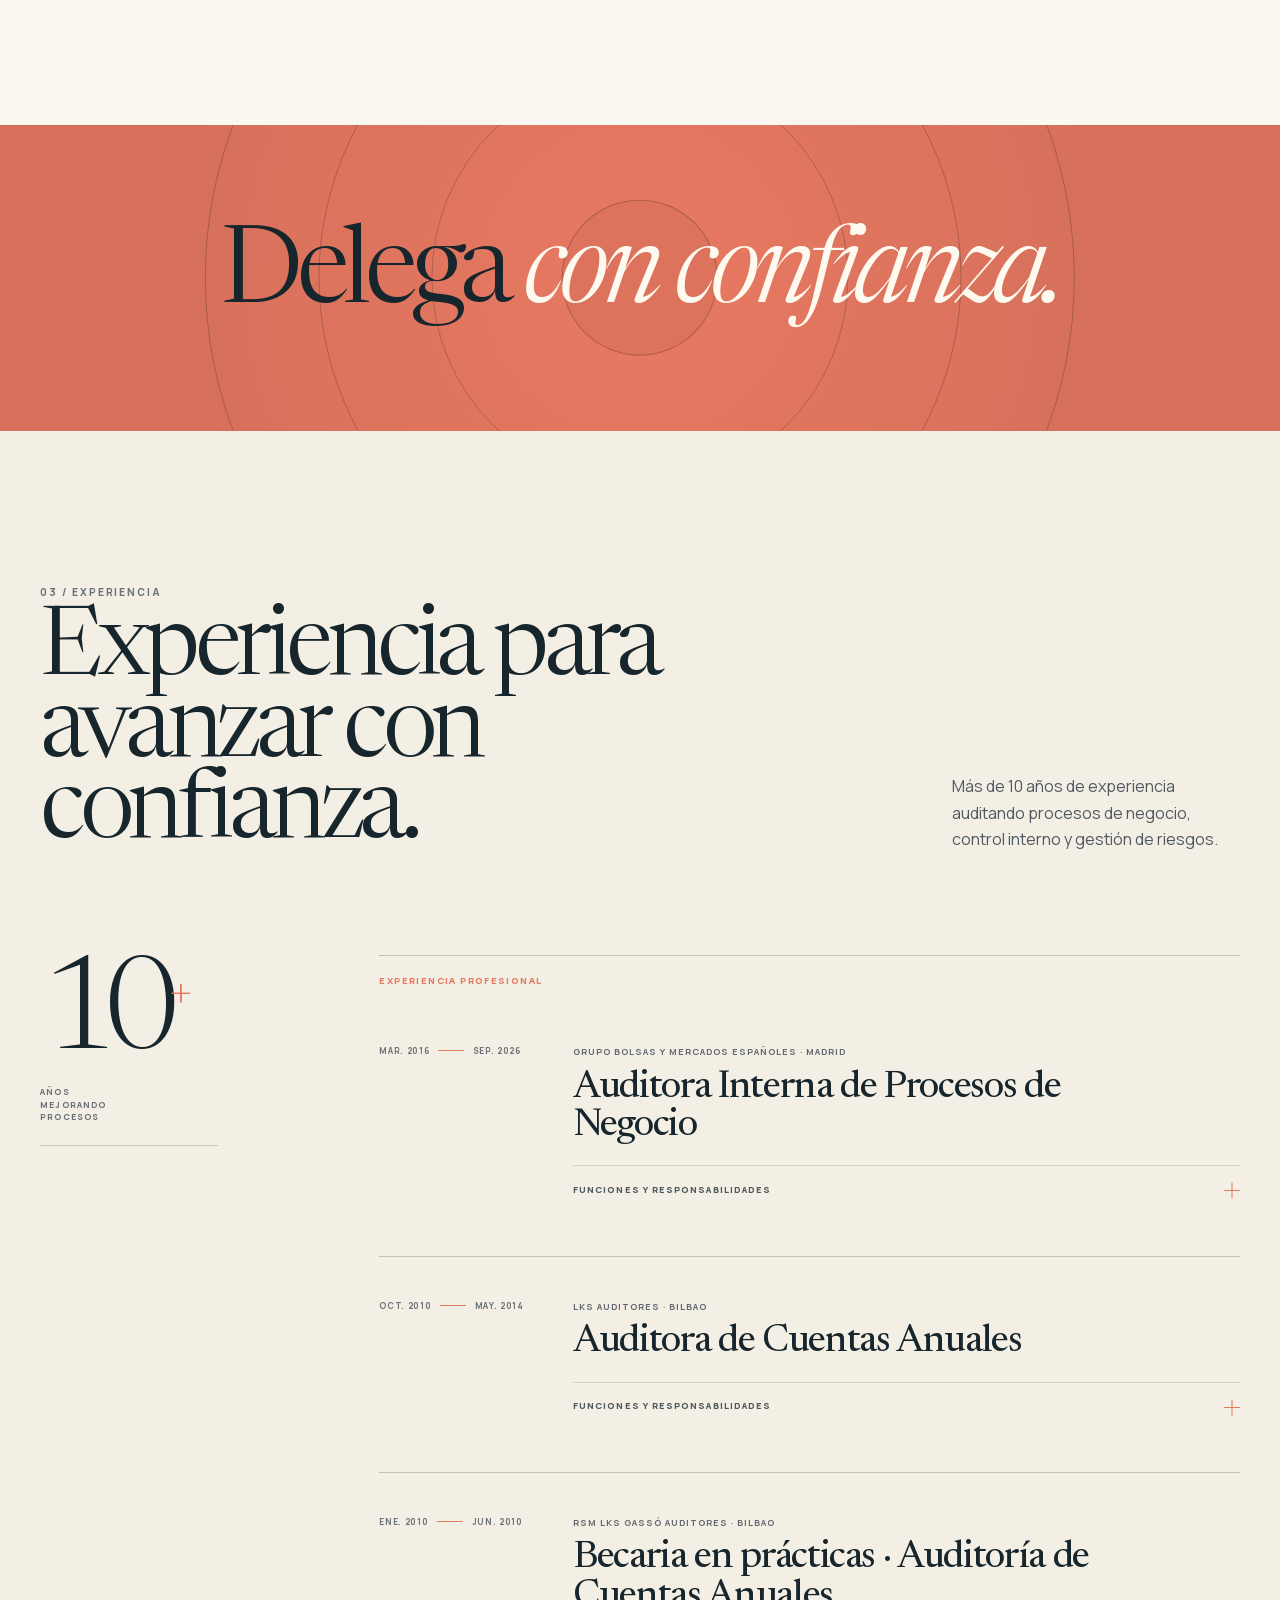
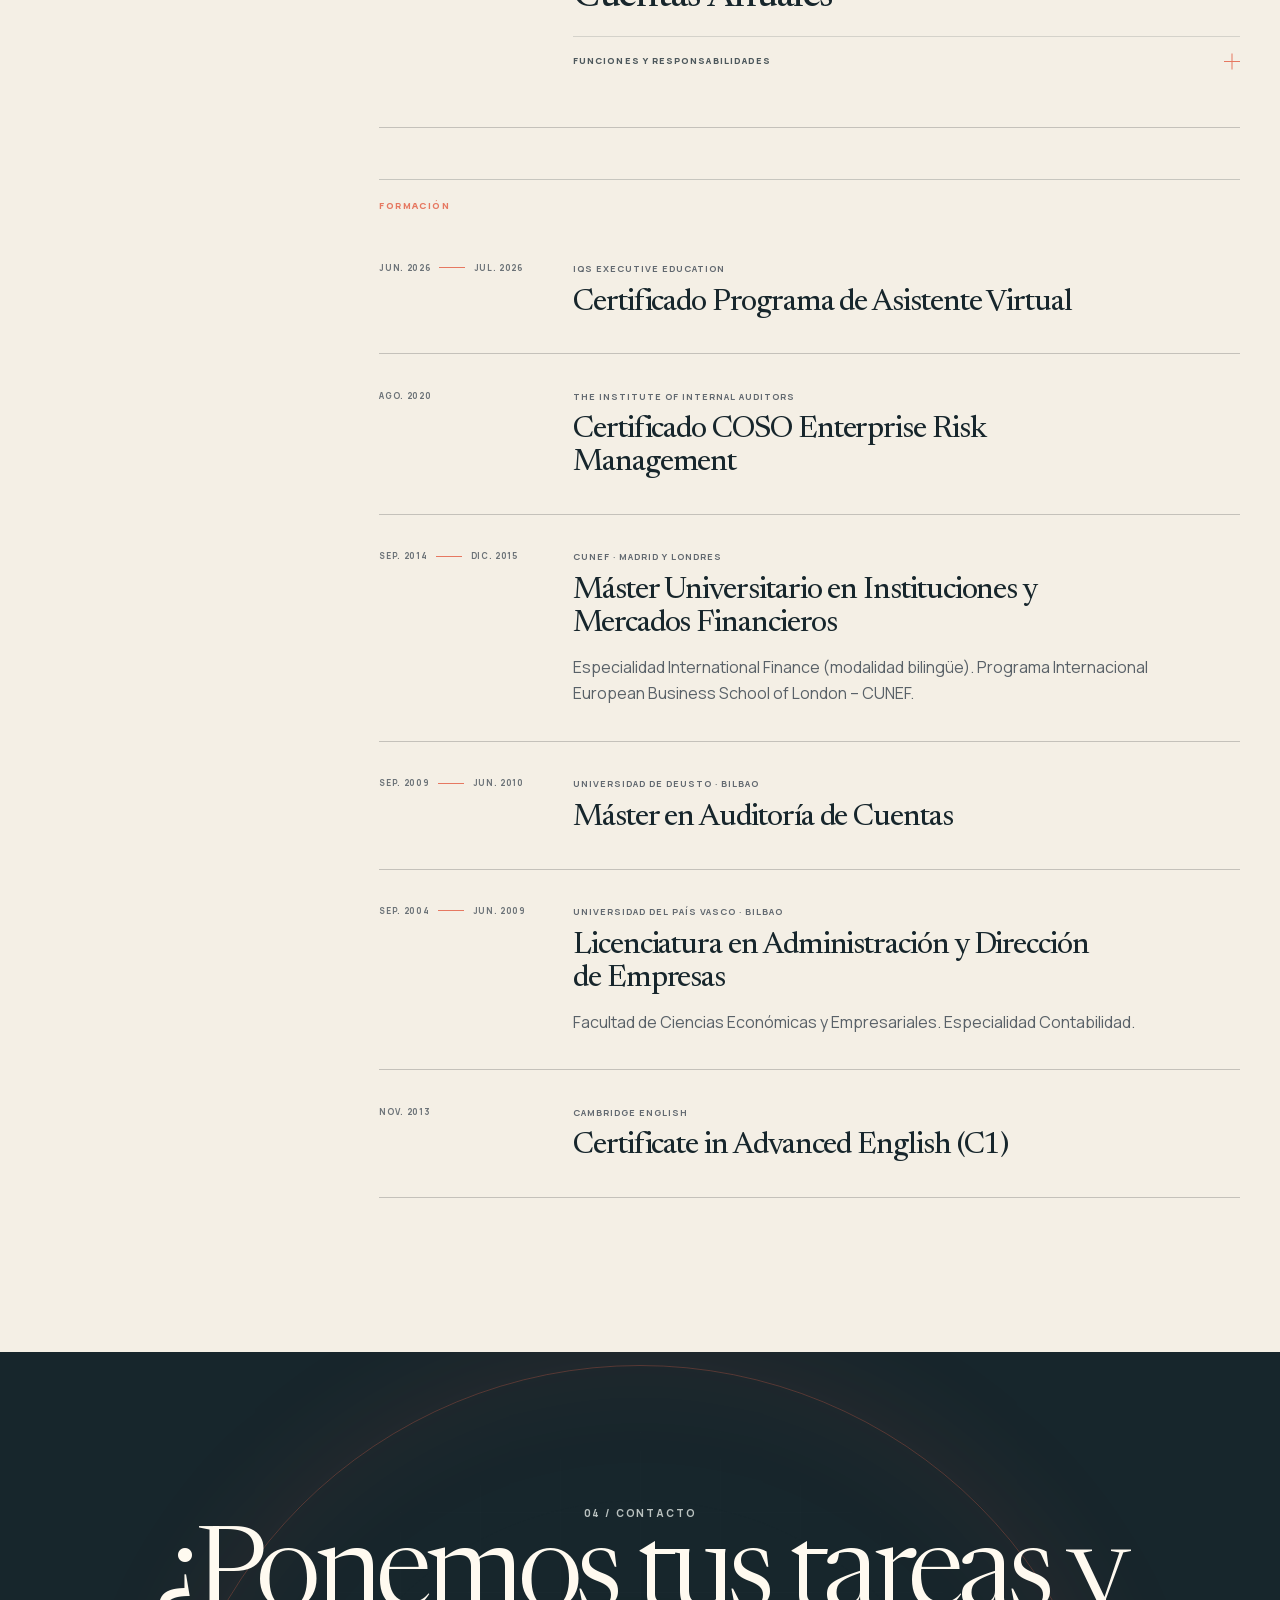
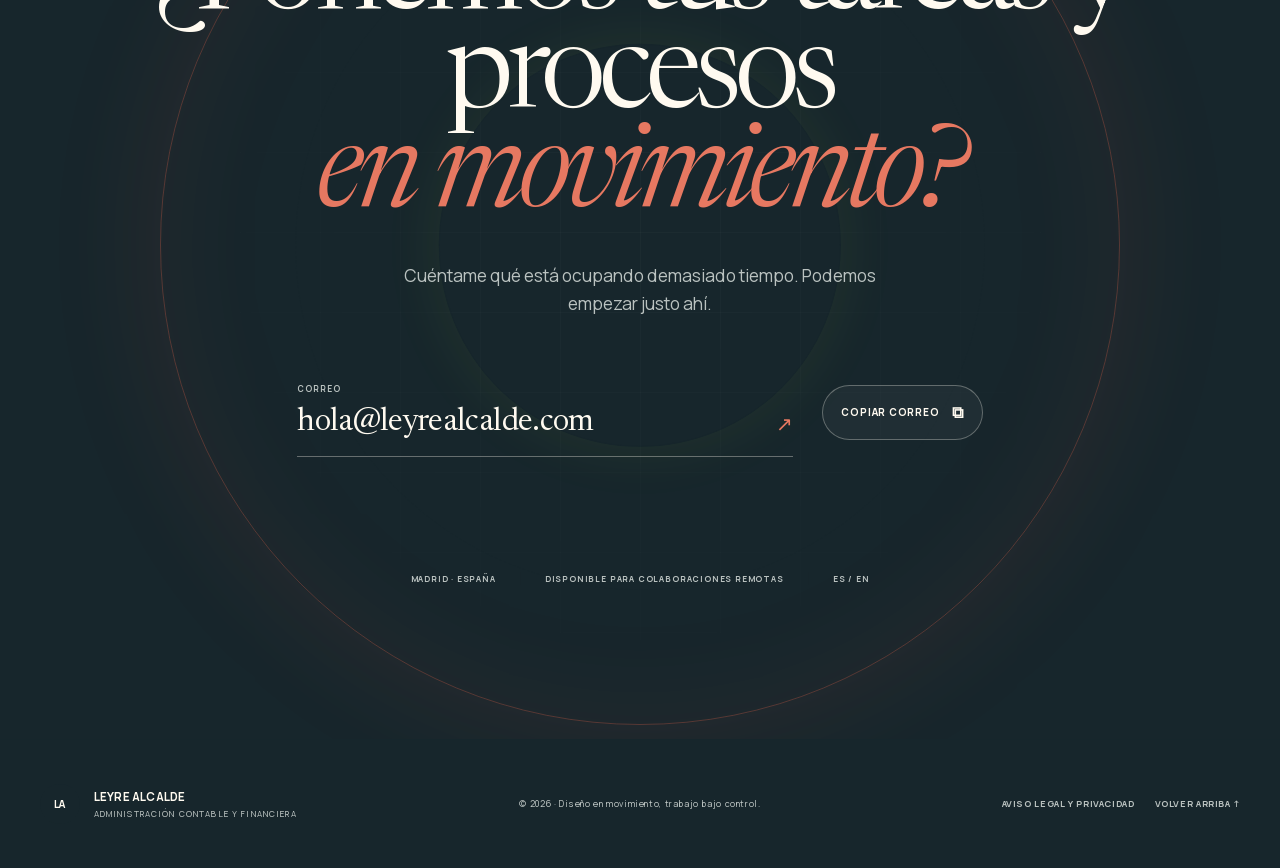
==== commit fcb3583e: "Reenfoca la web hacia administración contable y financiera y actualiza animaciones" ====
--- a/index.html
+++ b/index.html
@@ -3,17 +3,26 @@
   <head>
     <meta charset="UTF-8" />
     <meta name="viewport" content="width=device-width, initial-scale=1.0" />
-    <meta name="description" content="Administración contable y financiera para empresas y profesionales, con control interno y una gestión de riesgos eficiente." />
+    <meta name="description" content="Ayudo a empresas y profesionales con su administración contable y financiera, el control interno, la gestión de riesgos y el apoyo a auditorías." />
     <meta name="theme-color" content="#f4efe5" />
     <meta name="color-scheme" content="light" />
     <meta property="og:type" content="website" />
+    <meta property="og:site_name" content="Leyre Alcalde" />
     <meta property="og:locale" content="es_ES" />
+    <meta property="og:locale:alternate" content="en_GB" />
     <meta property="og:title" content="Leyre Alcalde | Administración Contable y Financiera" />
-    <meta property="og:description" content="Administración contable y financiera para empresas y profesionales, con control interno y una gestión de riesgos eficiente." />
+    <meta property="og:description" content="Ayudo a empresas y profesionales con su administración contable y financiera, el control interno, la gestión de riesgos y el apoyo a auditorías." />
     <meta property="og:url" content="https://www.leyrealcalde.com/" />
     <meta property="og:image" content="https://www.leyrealcalde.com/assets/images/leyre-portrait-1200.webp" />
+    <meta property="og:image:type" content="image/webp" />
+    <meta property="og:image:width" content="1003" />
+    <meta property="og:image:height" content="1568" />
     <meta property="og:image:alt" content="Retrato editorial de Leyre Alcalde" />
     <meta name="twitter:card" content="summary_large_image" />
+    <meta name="twitter:title" content="Leyre Alcalde | Administración Contable y Financiera" />
+    <meta name="twitter:description" content="Ayudo a empresas y profesionales con su administración contable y financiera, el control interno, la gestión de riesgos y el apoyo a auditorías." />
+    <meta name="twitter:image" content="https://www.leyrealcalde.com/assets/images/leyre-portrait-1200.webp" />
+    <meta name="twitter:image:alt" content="Retrato editorial de Leyre Alcalde" />
     <link rel="canonical" href="https://www.leyrealcalde.com/" />
     <link rel="alternate" hreflang="es" href="https://www.leyrealcalde.com/" />
     <link rel="alternate" hreflang="en" href="https://www.leyrealcalde.com/en/" />
@@ -22,11 +31,113 @@
     <link rel="preload" href="assets/fonts/manrope-variable.woff2" as="font" type="font/woff2" crossorigin />
     <link rel="preload" href="assets/fonts/newsreader-variable.woff2" as="font" type="font/woff2" crossorigin />
     <link rel="preload" href="assets/images/leyre-portrait-960.webp" as="image" type="image/webp" imagesrcset="assets/images/leyre-portrait-640.webp 640w, assets/images/leyre-portrait-960.webp 960w, assets/images/leyre-portrait-1200.webp 1003w" imagesizes="(max-width: 840px) 82vw, 40vw" fetchpriority="high" />
-    <link rel="stylesheet" href="assets/css/styles.css?v=20261004-1" />
+    <link rel="stylesheet" href="assets/css/styles.css?v=20261004-4" />
     <script>document.documentElement.classList.add("js");</script>
     <script src="assets/vendor/three.min.js" defer></script>
-    <script src="assets/js/main.js?v=20261004-1" defer></script>
+    <script src="assets/js/main.js?v=20261004-3" defer></script>
     <title>Leyre Alcalde | Administración Contable y Financiera</title>
+    <script type="application/ld+json">
+      {
+        "@context": "https://schema.org",
+        "@graph": [
+          {
+            "@type": "WebSite",
+            "@id": "https://www.leyrealcalde.com/#website",
+            "url": "https://www.leyrealcalde.com/",
+            "name": "Leyre Alcalde",
+            "inLanguage": [
+              "es",
+              "en"
+            ],
+            "publisher": {
+              "@id": "https://www.leyrealcalde.com/#leyre-alcalde"
+            }
+          },
+          {
+            "@type": "Person",
+            "@id": "https://www.leyrealcalde.com/#leyre-alcalde",
+            "name": "Leyre Alcalde",
+            "url": "https://www.leyrealcalde.com/",
+            "image": "https://www.leyrealcalde.com/assets/images/leyre-portrait-1200.webp",
+            "jobTitle": "Administración Contable y Financiera",
+            "knowsAbout": [
+              "Administración contable",
+              "Administración financiera",
+              "Control interno y gestión de riesgos",
+              "Relación con auditores y cumplimiento"
+            ]
+          },
+          {
+            "@type": "WebPage",
+            "@id": "https://www.leyrealcalde.com/#webpage",
+            "url": "https://www.leyrealcalde.com/",
+            "name": "Leyre Alcalde | Administración Contable y Financiera",
+            "description": "Ayudo a empresas y profesionales con su administración contable y financiera, el control interno, la gestión de riesgos y el apoyo a auditorías.",
+            "inLanguage": "es",
+            "isPartOf": {
+              "@id": "https://www.leyrealcalde.com/#website"
+            },
+            "mainEntity": {
+              "@id": "https://www.leyrealcalde.com/#leyre-alcalde"
+            },
+            "about": [
+              {
+                "@id": "https://www.leyrealcalde.com/#area-1"
+              },
+              {
+                "@id": "https://www.leyrealcalde.com/#area-2"
+              },
+              {
+                "@id": "https://www.leyrealcalde.com/#area-3"
+              },
+              {
+                "@id": "https://www.leyrealcalde.com/#area-4"
+              }
+            ]
+          },
+          {
+            "@type": "Service",
+            "@id": "https://www.leyrealcalde.com/#area-1",
+            "name": "Administración contable",
+            "description": "Registro de operaciones contables. Facturación. Conciliaciones bancarias y de cuentas. Apoyo en cierres mensuales y anuales.",
+            "url": "https://www.leyrealcalde.com/#servicios",
+            "provider": {
+              "@id": "https://www.leyrealcalde.com/#leyre-alcalde"
+            }
+          },
+          {
+            "@type": "Service",
+            "@id": "https://www.leyrealcalde.com/#area-2",
+            "name": "Administración financiera",
+            "description": "Control de cobros, pagos y tesorería. Seguimiento presupuestario y análisis de desviaciones. Preparación de informes y reporting para dirección.",
+            "url": "https://www.leyrealcalde.com/#servicios",
+            "provider": {
+              "@id": "https://www.leyrealcalde.com/#leyre-alcalde"
+            }
+          },
+          {
+            "@type": "Service",
+            "@id": "https://www.leyrealcalde.com/#area-3",
+            "name": "Control interno y gestión de riesgos",
+            "description": "Diseño y documentación de procedimientos. Identificación de riesgos y definición de controles. Detección de ineficiencias y propuestas de mejora.",
+            "url": "https://www.leyrealcalde.com/#servicios",
+            "provider": {
+              "@id": "https://www.leyrealcalde.com/#leyre-alcalde"
+            }
+          },
+          {
+            "@type": "Service",
+            "@id": "https://www.leyrealcalde.com/#area-4",
+            "name": "Relación con auditores y cumplimiento",
+            "description": "Preparación de documentación para auditorías. Interlocución con auditores. Respuesta a requerimientos y seguimiento de recomendaciones.",
+            "url": "https://www.leyrealcalde.com/#servicios",
+            "provider": {
+              "@id": "https://www.leyrealcalde.com/#leyre-alcalde"
+            }
+          }
+        ]
+      }
+    </script>
   </head>
   <body data-language="es">
     <a class="skip-link" href="#contenido">Saltar al contenido</a>
@@ -47,7 +158,7 @@
       <nav class="site-nav" id="site-nav" aria-label="Navegación principal" data-menu>
         <a href="#inicio">Inicio</a>
         <a href="#sobre-leyre">Quién soy</a>
-        <a href="#servicios">Servicios</a>
+        <a href="#servicios">Qué aporto</a>
         <a href="#experiencia">Experiencia</a>
         <a href="#contacto">Contacto</a>
       </nav>
@@ -70,7 +181,7 @@
             <p class="hero-lede hero-enter hero-enter-3">Ayudo a empresas y profesionales con su administración contable y financiera, gestionando sus tareas y procesos de negocio con rigor, control interno y una gestión de riesgos eficiente.</p>
             <div class="hero-actions hero-enter hero-enter-4">
               <a class="button button-signal magnetic" href="#contacto"><span>Hablemos</span><i aria-hidden="true">↗</i></a>
-              <a class="text-link" href="#servicios">Explora los servicios <i aria-hidden="true">↓</i></a>
+              <a class="text-link" href="#servicios">Explora las áreas de especialización <i aria-hidden="true">↓</i></a>
             </div>
           </div>
 
@@ -92,7 +203,7 @@
 
           <dl class="hero-metrics hero-enter hero-enter-4" aria-label="Resumen profesional">
             <div><dt data-count="10">10+</dt><dd>Años de rigor profesional</dd></div>
-            <div><dt>05</dt><dd>Servicios de apoyo</dd></div>
+            <div><dt>04</dt><dd>Áreas de apoyo</dd></div>
             <div><dt>ES·EN</dt><dd>Comunicación bilingüe</dd></div>
           </dl>
         </div>
@@ -137,50 +248,41 @@
       <section class="services section-pad" id="servicios" aria-labelledby="services-title">
         <div class="section-shell">
           <header class="section-heading reveal">
-            <div><p class="section-kicker">02 / SERVICIOS</p><h2 id="services-title">Cinco servicios.<br /><em>Un solo objetivo.</em></h2></div>
-            <p>Libertad para centrarte en el trabajo que solo tú puedes hacer, con la seguridad de que el resto sigue avanzando.</p>
+            <div><p class="section-kicker">02 / ¿QUÉ APORTO?</p><h2 id="services-title">Cuatro áreas.<br /><em>Un mismo rigor.</em></h2></div>
+            <p>Apoyo contable y financiero para el día a día de tu equipo, con procesos documentados, información trazable y controles que ayudan a prevenir errores.</p>
           </header>
 
           <div class="service-console reveal" data-service-console>
-            <div class="service-nav" role="tablist" aria-label="Servicios disponibles">
-              <button class="service-tab is-active" id="service-tab-1" type="button" role="tab" aria-selected="true" aria-controls="service-panel-1" data-service="0"><span>01</span> Procesos de negocio</button>
-              <button class="service-tab" id="service-tab-2" type="button" role="tab" aria-selected="false" aria-controls="service-panel-2" data-service="1"><span>02</span> Soporte financiero</button>
-              <button class="service-tab" id="service-tab-3" type="button" role="tab" aria-selected="false" aria-controls="service-panel-3" data-service="2"><span>03</span> Gestión administrativa</button>
-              <button class="service-tab" id="service-tab-4" type="button" role="tab" aria-selected="false" aria-controls="service-panel-4" data-service="3"><span>04</span> Atención al cliente</button>
-              <button class="service-tab" id="service-tab-5" type="button" role="tab" aria-selected="false" aria-controls="service-panel-5" data-service="4"><span>05</span> Herramientas de productividad</button>
+            <div class="service-nav" role="tablist" aria-label="Áreas de apoyo">
+              <button class="service-tab is-active" id="service-tab-1" type="button" role="tab" aria-selected="true" aria-controls="service-panel-1" data-service="0"><span>01</span> Administración contable</button>
+              <button class="service-tab" id="service-tab-2" type="button" role="tab" aria-selected="false" aria-controls="service-panel-2" data-service="1"><span>02</span> Administración financiera</button>
+              <button class="service-tab" id="service-tab-3" type="button" role="tab" aria-selected="false" aria-controls="service-panel-3" data-service="2"><span>03</span> Control interno y gestión de riesgos</button>
+              <button class="service-tab" id="service-tab-4" type="button" role="tab" aria-selected="false" aria-controls="service-panel-4" data-service="3"><span>04</span> Relación con auditores y cumplimiento</button>
             </div>
 
             <article class="service-panel is-active" id="service-panel-1" role="tabpanel" aria-labelledby="service-tab-1" tabindex="0" data-service-panel="0">
               <div class="service-visual" aria-hidden="true"></div>
-              <div class="service-panel-copy">
-                <p>SISTEMA BASE</p>
-                <h3>Procesos de negocio</h3>
-                <p>Ejecución, evaluación y/o seguimiento de tareas, KPIs y de la eficacia del control interno y gestión de riesgos de los procesos de negocio.</p>
-                <ul><li>Control interno</li><li>Gestión de riesgos</li><li>Gestión y seguimiento</li></ul>
-              </div>
+              <div class="service-panel-copy"><h3>Administración contable</h3><ul><li>Registro de operaciones contables</li><li>Facturación</li><li>Conciliaciones bancarias y de cuentas</li><li>Apoyo en cierres mensuales y anuales</li></ul></div>
             </article>
             <article class="service-panel" id="service-panel-2" role="tabpanel" aria-labelledby="service-tab-2" tabindex="0" data-service-panel="1" hidden>
               <div class="service-visual" aria-hidden="true"></div>
-              <div class="service-panel-copy"><p>VISIBILIDAD</p><h3>Soporte financiero</h3><p>Gestión de contabilidad, facturación, seguimiento de cobros y pagos, control de gastos, análisis y elaboración de informes financieros y presupuestos.</p><ul><li>Contabilidad y facturación</li><li>Cobros y pagos</li><li>Informes y presupuestos</li></ul></div>
+              <div class="service-panel-copy"><h3>Administración financiera</h3><ul><li>Control de cobros, pagos y tesorería</li><li>Seguimiento presupuestario y análisis de desviaciones</li><li>Preparación de informes y reporting para dirección</li></ul></div>
             </article>
             <article class="service-panel" id="service-panel-3" role="tabpanel" aria-labelledby="service-tab-3" tabindex="0" data-service-panel="2" hidden>
               <div class="service-visual" aria-hidden="true"></div>
-              <div class="service-panel-copy"><p>COORDINACIÓN</p><h3>Gestión administrativa</h3><p>Elaboración, actualización y seguimiento de procedimientos internos, elaboración de informes, documentación, gestión de agenda, correo electrónico y reuniones.</p><ul><li>Procedimientos e informes</li><li>Agenda y correo</li><li>Documentación y reuniones</li></ul></div>
+              <div class="service-panel-copy"><h3>Control interno y gestión de riesgos</h3><ul><li>Diseño y documentación de procedimientos</li><li>Identificación de riesgos y definición de controles</li><li>Detección de ineficiencias y propuestas de mejora</li></ul></div>
             </article>
             <article class="service-panel" id="service-panel-4" role="tabpanel" aria-labelledby="service-tab-4" tabindex="0" data-service-panel="3" hidden>
               <div class="service-visual" aria-hidden="true"></div>
-              <div class="service-panel-copy"><p>CONEXIÓN</p><h3>Atención al cliente</h3><p>Gestión de consultas por email y redes sociales, elaboración de FAQs y soporte a clientes.</p><ul><li>Email y redes sociales</li><li>FAQs</li><li>Soporte a clientes</li></ul></div>
+              <div class="service-panel-copy"><h3>Relación con auditores y cumplimiento</h3><ul><li>Preparación de documentación para auditorías</li><li>Interlocución con auditores</li><li>Respuesta a requerimientos y seguimiento de recomendaciones</li></ul></div>
             </article>
-            <article class="service-panel" id="service-panel-5" role="tabpanel" aria-labelledby="service-tab-5" tabindex="0" data-service-panel="4" hidden>
-              <div class="service-visual" aria-hidden="true"></div>
-              <div class="service-panel-copy"><p>PRODUCTIVIDAD</p><h3>Herramientas de productividad</h3><p>Manejo de Microsoft 365, Google Workspace, Trello, Canva, Calendly, Doodle, Holded, Zoom y Slack, junto con herramientas de IA como Claude y Copilot.</p><ul><li>Herramientas de gestión</li><li>Colaboración online</li><li>IA aplicada</li></ul></div>
-            </article>
-          </div>
+          </div>
+
 
           <aside class="section-conversion reveal" aria-label="Siguiente paso">
             <div>
-              <p>¿Hay algo que te está quitando demasiado tiempo?</p>
-              <h3>Empecemos por ahí.</h3>
+              <p>¿Tu equipo necesita apoyo contable o financiero?</p>
+              <h3>Hablemos de cómo puedo aportar.</h3>
             </div>
             <a class="button button-signal magnetic" href="#contacto"><span>Hablemos</span><i aria-hidden="true">↗</i></a>
           </aside>
@@ -189,7 +291,7 @@
 
       <section class="statement" aria-label="Propuesta de valor">
         <div class="statement-orbit" aria-hidden="true"><span></span><span></span><span></span></div>
-        <p class="reveal">No necesitas hacerlo todo.<br />Necesitas saber que <em>todo avanza.</em></p>
+        <p class="reveal">Delega <em>con confianza.</em></p>
       </section>
 
       <section class="experience section-pad" id="experiencia" aria-labelledby="experience-title">
@@ -206,16 +308,11 @@
               <article class="timeline-item reveal">
                 <div class="timeline-date"><span>MAR. 2016</span><i></i><span>SEP. 2026</span></div>
                 <div class="timeline-content">
-                  <p>Grupo Bolsas y Mercados Españoles (BME) · Madrid</p>
+                  <p>Grupo Bolsas y Mercados Españoles · Madrid</p>
                   <h3>Auditora Interna de Procesos de Negocio</h3>
                   <details class="timeline-details">
                     <summary><span>Funciones y responsabilidades</span><i aria-hidden="true"></i></summary>
-                    <ul>
-                      <li>Contribución al desarrollo del Plan Anual de Auditoría Interna.</li>
-                      <li>Evaluación de la gestión de riesgos, del control interno y del cumplimiento de la normativa y las mejores prácticas de los procesos de negocio, tanto financieros como no financieros.</li>
-                      <li>Redacción de informes de auditoría interna conforme a los estándares globales de auditoría interna.</li>
-                      <li>Participación en los procesos de comunicación y reporte a organismos oficiales supervisores.</li>
-                    </ul>
+                    <ul><li>Evaluación de la gestión de riesgos, el control interno y cumplimiento de los procesos de negocio.</li><li>Comunicación y redacción de conclusiones y aspectos de mejora de los procesos de negocio.</li><li>Participación en los procesos de comunicación y reporte a organismos oficiales supervisores.</li></ul>
                   </details>
                 </div>
               </article>
@@ -226,11 +323,7 @@
                   <h3>Auditora de Cuentas Anuales</h3>
                   <details class="timeline-details">
                     <summary><span>Funciones y responsabilidades</span><i aria-hidden="true"></i></summary>
-                    <ul>
-                      <li>Realización de informes de auditoría y de información financiera.</li>
-                      <li>Revisión de los Estados Financieros y Control Interno de compañías del sector servicios e industrial.</li>
-                      <li>Realización de certificaciones de proyectos subvencionados por organismos públicos.</li>
-                    </ul>
+                    <ul><li>Revisión de los Estados Financieros, la Contabilidad y el Control Interno de compañías del sector servicios e industrial.</li></ul>
                   </details>
                 </div>
               </article>
--- a/assets/css/styles.css
+++ b/assets/css/styles.css
@@ -246,15 +246,15 @@
 .mini-coordinate { position: absolute; right: 1.2rem; bottom: 1rem; color: var(--fog); font-size: 0.5rem; letter-spacing: 0.13em; }
 .mini-coordinate i { color: var(--coral); font-style: normal; }
 .service-panel-copy { padding: 2rem 2.3rem 2.3rem; border-top: 1px solid var(--line); }
-.service-panel-copy > p:first-child { margin-bottom: 0.8rem; color: var(--coral); font-size: 0.54rem; font-weight: 750; letter-spacing: 0.14em; }
 .service-panel h3 { margin-bottom: 1rem; font-family: "Newsreader", Georgia, serif; font-size: clamp(2.2rem, 4vw, 4.2rem); font-weight: 400; line-height: 0.95; letter-spacing: -0.04em; }
-.service-panel-copy > p:not(:first-child) { max-width: 38rem; margin-bottom: 1.4rem; color: var(--fog); }
-.service-panel ul { display: flex; padding: 0; margin: 0; flex-wrap: wrap; gap: 0.5rem; list-style: none; }
-.service-panel li { padding: 0.45rem 0.7rem; border: 1px solid var(--line); border-radius: 2rem; color: #c9cdd1; font-size: 0.56rem; letter-spacing: 0.06em; text-transform: uppercase; }
+.service-panel ul { display: block; padding-left: 1.15rem; margin: 1.4rem 0 0; list-style: disc; }
+.service-panel li { padding-left: 0.35rem; color: var(--fog); font-size: 1rem; line-height: 1.65; }
+.service-panel li + li { margin-top: 0.55rem; }
+.service-panel li::marker { color: var(--coral); }
 .service-panel.is-switching .service-panel-copy, .service-panel.is-switching .mini-core { opacity: 0; transform: translateY(0.8rem); }
 .service-panel-copy, .mini-core { transition: opacity 220ms ease, transform 320ms var(--ease); }
 
-.statement { position: relative; z-index: 2; display: grid; min-height: 86svh; padding: 7rem 2rem; overflow: hidden; place-items: center; text-align: center; background: var(--coral); color: var(--night); }
+.statement { position: relative; z-index: 2; display: grid; min-height: clamp(16rem, 34svh, 23rem); padding: clamp(3rem, 6vw, 5rem) 1.5rem; overflow: hidden; place-items: center; text-align: center; background: var(--coral); color: var(--night); }
 .statement::after { position: absolute; inset: 0; content: ""; background: radial-gradient(circle at center, transparent 10%, rgba(7,11,18,0.07) 70%); }
 .statement p { position: relative; z-index: 2; max-width: 77rem; margin: 0; font-size: clamp(4rem, 8.4vw, 9rem); line-height: 0.88; }
 .statement p em { color: var(--ivory); font-weight: inherit; }
@@ -407,7 +407,7 @@
   .chip-1, .chip-3 { left: 3%; }
   .chip-2, .chip-4 { right: 3%; }
   .service-panel-copy { padding: 1.5rem; }
-  .statement { min-height: 72svh; }
+  .statement { min-height: 17rem; padding-block: 3.5rem; }
   .statement p { font-size: clamp(3.2rem, 15vw, 5.5rem); }
   .timeline-item { grid-template-columns: 1fr; gap: 1rem; }
   .experience-number strong { font-size: 10rem; }
@@ -556,8 +556,6 @@
 .mini-core::before { border-color: rgba(23,38,44,0.4); }
 .mini-core span { background: var(--sage, #bac5ae); box-shadow: 0 0 2rem rgba(186,197,174,0.75); }
 .service-panel-copy { border-color: var(--line); }
-.service-panel-copy > p:first-child { color: #b64c3c; }
-.service-panel-copy > p:not(:first-child) { color: var(--fog); }
 .service-panel li { color: var(--fog); border-color: var(--line); }
 
 .statement { background: var(--coral); }
@@ -615,116 +613,157 @@
 }
 
 
-/* Service-specific animated scenes ---------------------------------------- */
-.service-visual { min-height: 19rem; transition: opacity 180ms ease, transform 260ms var(--ease); }
+/* Accounting, finance, controls and audit scenes --------------------------- */
+.service-visual { min-height: 20rem; transition: opacity 180ms ease, transform 260ms var(--ease); }
 .service-visual::before, .service-visual::after { content: none; }
 .service-panel.is-switching .service-visual { opacity: 0; transform: scale(0.985); }
-.visual-stage { position: absolute; inset: 0; overflow: hidden; }
-.visual-stage::before { position: absolute; inset: 0; content: ""; background-image: linear-gradient(rgba(23,38,44,0.04) 1px, transparent 1px), linear-gradient(90deg, rgba(23,38,44,0.04) 1px, transparent 1px); background-size: 3rem 3rem; pointer-events: none; }
-
-.visual-process { display: grid; padding: 2.5rem 2rem 3rem; place-items: center; }
-.process-route { position: relative; display: flex; width: min(92%, 34rem); align-items: center; justify-content: space-between; }
-.process-route::before { position: absolute; right: 8%; left: 8%; height: 2px; content: ""; background: linear-gradient(90deg, var(--night), var(--coral), var(--sage)); }
-.route-pulse { position: absolute; z-index: 3; left: 8%; width: 0.75rem; height: 0.75rem; border: 2px solid #fbf8f1; border-radius: 50%; background: var(--coral); box-shadow: 0 0 0 0.35rem rgba(230,120,97,0.16); animation: process-pulse 3.6s var(--ease) infinite; }
-.process-node { position: relative; z-index: 2; display: grid; width: 5.2rem; aspect-ratio: 1; border: 1px solid rgba(23,38,44,0.25); border-radius: 50%; place-items: center; background: #f8f4ec; box-shadow: 0 1rem 2rem rgba(23,38,44,0.08); }
-.process-node span { position: absolute; top: 0.65rem; color: var(--fog); font-size: 0.42rem; }
-.process-node strong { font-size: 0.52rem; letter-spacing: 0.08em; }
-.process-node.node-2 { color: #fffaf0; border-color: var(--night); background: var(--night); animation: node-pulse 2.8s ease-in-out infinite; }
-.process-node.node-3 { border-color: var(--sage); background: var(--sage); }
-.process-checks { position: absolute; right: 1rem; bottom: 1rem; left: 1rem; display: flex; justify-content: center; gap: 0.55rem; }
-.process-checks span { padding: 0.35rem 0.55rem; border: 1px solid var(--line); border-radius: 2rem; color: var(--fog); background: rgba(251,248,241,0.85); font-size: 0.46rem; }
-
-.visual-admin { padding: 2.4rem 2rem; }
-.admin-calendar { position: absolute; top: 2.2rem; left: 8%; width: 58%; padding: 0.9rem; border: 1px solid var(--line); background: rgba(251,248,241,0.92); box-shadow: 0 1.4rem 3rem rgba(23,38,44,0.1); transform: rotate(-2deg); }
-.calendar-top { display: flex; padding-bottom: 0.7rem; border-bottom: 1px solid var(--line); align-items: center; justify-content: space-between; color: var(--fog); font-size: 0.5rem; font-weight: 800; letter-spacing: 0.1em; }
-.calendar-top i { width: 0.45rem; height: 0.45rem; border-radius: 50%; background: var(--coral); }
-.calendar-days { display: grid; padding-top: 0.8rem; grid-template-columns: repeat(5,1fr); gap: 0.35rem; }
-.calendar-days span { display: flex; height: 3.4rem; padding: 0.35rem; border: 1px solid rgba(23,38,44,0.1); color: var(--fog); flex-direction: column; font-size: 0.42rem; }
-.calendar-days b { margin-top: auto; color: var(--night); font-family: "Newsreader", Georgia, serif; font-size: 1rem; font-weight: 500; }
-.calendar-days .is-today { color: #fffaf0; border-color: var(--coral); background: var(--coral); animation: calendar-focus 2.8s ease-in-out infinite; }
-.calendar-days .is-today b { color: var(--night); }
-.admin-message { position: absolute; right: 7%; display: grid; width: 43%; min-height: 3.4rem; padding: 0.7rem; border: 1px solid var(--line); grid-template-columns: auto 1fr auto; align-items: center; gap: 0.55rem; background: rgba(251,248,241,0.94); box-shadow: 0 1rem 2rem rgba(23,38,44,0.1); animation: admin-arrive 4s var(--ease) infinite; }
-.admin-message i { width: 0.45rem; height: 0.45rem; border-radius: 50%; background: var(--sage); }
-.admin-message span { color: var(--fog); font-size: 0.5rem; }
-.admin-message b { color: var(--coral); font-size: 0.6rem; }
-.message-a { top: 27%; animation-delay: -0.8s; }
-.message-b { top: 54%; animation-delay: -2.4s; }
-
-.visual-finance { padding: 2.4rem 2.2rem; }
-.finance-head { display: flex; align-items: baseline; justify-content: space-between; color: var(--fog); font-size: 0.52rem; font-weight: 750; letter-spacing: 0.08em; text-transform: uppercase; }
-.finance-head strong { color: #6d925b; font-size: 0.7rem; }
-.finance-chart { position: absolute; top: 4.3rem; right: 5%; bottom: 2.2rem; left: 5%; display: flex; padding-right: 42%; border-bottom: 1px solid var(--line); align-items: flex-end; gap: 5%; }
-.finance-chart > i { width: 11%; height: var(--bar); border-radius: 0.25rem 0.25rem 0 0; background: var(--sage); transform-origin: bottom; animation: bar-grow 900ms var(--ease) both; animation-delay: var(--delay); }
-.finance-chart > i:nth-child(2n) { background: var(--coral); }
-.chart-line { position: absolute; top: 27%; right: 42%; left: 0; height: 2px; background: var(--night); transform: rotate(-8deg); }
-.chart-line::after { position: absolute; top: -0.25rem; right: 0; width: 0.55rem; height: 0.55rem; border-radius: 50%; content: ""; background: var(--night); }
-.invoice-card { position: absolute; z-index: 3; right: 5%; bottom: 2rem; display: flex; width: 38%; min-height: 9rem; padding: 1rem; border: 1px solid var(--line); flex-direction: column; background: #fbf8f1; box-shadow: 0 1.2rem 2.5rem rgba(23,38,44,0.12); animation: invoice-float 3.8s ease-in-out infinite; }
-.invoice-card span { color: var(--fog); font-size: 0.48rem; font-weight: 750; letter-spacing: 0.08em; }
-.invoice-card strong { margin-top: auto; font-family: "Newsreader", Georgia, serif; font-size: 1.8rem; font-weight: 500; }
-.invoice-card small { margin-top: 0.45rem; color: #668854; font-size: 0.45rem; }
-
-.visual-customer { padding: 2rem; }
-.response-ring { position: absolute; top: 2.3rem; left: 7%; display: grid; width: 8rem; aspect-ratio: 1; border: 1px solid var(--coral); border-radius: 50%; place-items: center; background: rgba(251,248,241,0.75); box-shadow: 0 0 0 1rem rgba(230,120,97,0.07); animation: response-ring 3s ease-in-out infinite; }
-.response-ring strong { font-family: "Newsreader", Georgia, serif; font-size: 2.7rem; font-weight: 400; line-height: 1; }
-.response-ring-bilingual strong { font-size: 1.75rem; }
-.response-ring > span { position: absolute; top: 52%; right: 1.3rem; color: var(--coral); font-size: 0.45rem; font-weight: 800; }
-.response-ring small { position: absolute; bottom: 1.2rem; color: var(--fog); font-size: 0.42rem; }
-.chat-stack { position: absolute; top: 2.2rem; right: 5%; display: flex; width: 55%; flex-direction: column; gap: 0.65rem; }
-.chat-stack p { max-width: 90%; margin: 0; padding: 0.75rem 0.9rem; border-radius: 1rem 1rem 1rem 0.15rem; color: var(--fog); background: rgba(251,248,241,0.95); box-shadow: 0 0.8rem 1.8rem rgba(23,38,44,0.08); font-size: 0.58rem; animation: chat-in 500ms var(--ease) both; }
-.chat-stack .chat-out { align-self: flex-end; color: #fffaf0; border-radius: 1rem 1rem 0.15rem 1rem; background: var(--night); animation-delay: 300ms; }
-.chat-out i { color: var(--sage); font-style: normal; }
-.typing { display: flex; width: fit-content; padding: 0.45rem 0.6rem; border-radius: 1rem; gap: 0.22rem; background: rgba(251,248,241,0.95); }
-.typing i { width: 0.28rem; height: 0.28rem; border-radius: 50%; background: var(--fog); animation: typing 1.2s ease-in-out infinite; }
-.typing i:nth-child(2) { animation-delay: 150ms; }.typing i:nth-child(3) { animation-delay: 300ms; }
-.customer-score { position: absolute; right: 5%; bottom: 1.4rem; left: 7%; display: grid; padding-top: 0.8rem; border-top: 1px solid var(--line); grid-template-columns: 1fr auto; align-items: end; }
-.customer-score span { color: var(--fog); font-size: 0.48rem; font-weight: 750; letter-spacing: 0.08em; text-transform: uppercase; }
-.customer-score strong { font-family: "Newsreader", Georgia, serif; font-size: 1.7rem; font-weight: 500; }
-.customer-score small { color: #668854; font-size: 0.45rem; }
-
-.visual-people { display: grid; padding: 2.4rem 1.5rem 3rem; place-items: center; }
-.people-route { position: relative; z-index: 2; display: grid; width: min(94%, 34rem); grid-template-columns: repeat(4, minmax(0, 1fr)); gap: 0.7rem; }
-.people-route::before { position: absolute; z-index: -1; top: 50%; right: 5%; left: 5%; height: 1px; content: ""; background: linear-gradient(90deg, var(--sage), var(--coral)); }
-.people-step { position: relative; display: flex; min-width: 0; min-height: 7.5rem; padding: 0.7rem; border: 1px solid var(--line); align-items: center; flex-direction: column; justify-content: space-between; background: rgba(251,248,241,0.94); box-shadow: 0 0.8rem 1.8rem rgba(23,38,44,0.08); animation: people-step 3.2s ease-in-out infinite; }
-.people-step:nth-child(2) { animation-delay: -0.8s; }
-.people-step:nth-child(3) { animation-delay: -1.6s; }
-.people-step:nth-child(4) { animation-delay: -2.4s; }
-.people-step span { align-self: flex-start; color: var(--fog); font-size: 0.42rem; font-weight: 800; letter-spacing: 0.1em; }
-.people-step i { display: grid; width: 2.45rem; aspect-ratio: 1; border: 1px solid var(--coral); border-radius: 50%; place-items: center; background: var(--ivory); }
-.people-step i::before { width: 0.75rem; height: 0.75rem; border-radius: 50%; content: ""; background: var(--coral); box-shadow: 0 0.85rem 0 -0.1rem var(--sage); }
-.people-step strong { overflow-wrap: anywhere; font-size: 0.46rem; letter-spacing: 0.06em; text-align: center; }
-.people-status { position: absolute; bottom: 1rem; display: flex; align-items: center; gap: 0.45rem; color: var(--fog); font-size: 0.48rem; }
-.people-status i { width: 0.4rem; height: 0.4rem; border-radius: 50%; background: #668854; }
-
-.visual-digital { display: grid; place-items: center; }
-.content-core { position: relative; z-index: 3; display: grid; width: 6.5rem; aspect-ratio: 1; border-radius: 50%; place-items: center; color: #fffaf0; background: var(--night); box-shadow: 0 0 0 1.2rem rgba(23,38,44,0.06); animation: content-core 3s ease-in-out infinite; }
-.content-core strong { font-family: "Newsreader", Georgia, serif; font-size: 2.1rem; font-weight: 400; line-height: 1; }.content-core span { position: absolute; bottom: 1.15rem; font-size: 0.42rem; letter-spacing: 0.1em; }
-.internet-globe { overflow: hidden; }
-.internet-globe::before, .internet-globe::after { position: absolute; content: ""; border: 1px solid rgba(255,250,240,0.62); border-radius: 50%; }
-.internet-globe::before { inset: 0.75rem 1.9rem; }
-.internet-globe::after { inset: 1.9rem 0.75rem; }
-.internet-globe .globe-equator { position: absolute; top: 50%; right: 0.65rem; bottom: auto; left: 0.65rem; height: 1px; background: rgba(255,250,240,0.62); }
-.internet-globe .globe-route { position: absolute; top: 1.2rem; right: 0.65rem; bottom: auto; left: 0.65rem; height: 3.6rem; border: 1px solid var(--coral); border-radius: 50%; transform: rotate(-24deg); }
-.globe-dot { position: absolute; z-index: 2; width: 0.42rem; height: 0.42rem; border: 2px solid var(--night); border-radius: 50%; background: var(--coral); box-shadow: 0 0 0 0.25rem rgba(230,120,97,0.18); }
-.globe-dot-a { top: 1.45rem; left: 2rem; }.globe-dot-b { top: 3.05rem; right: 1rem; }.globe-dot-c { right: 2.25rem; bottom: 1.15rem; }
-.content-orbit { position: absolute; width: min(74%, 28rem); aspect-ratio: 2 / 1; border: 1px solid var(--coral); border-radius: 50%; animation: content-spin 18s linear infinite; }
-.content-node { position: absolute; display: grid; width: 5.3rem; min-height: 3.5rem; padding: 0.55rem; border: 1px solid var(--line); grid-template-columns: auto 1fr; align-items: center; gap: 0.45rem; background: #fbf8f1; box-shadow: 0 0.8rem 1.8rem rgba(23,38,44,0.1); animation: content-counterspin 18s linear infinite; }
-.content-node i { width: 0.5rem; height: 0.5rem; border-radius: 50%; background: var(--coral); }.content-node strong { font-size: 0.48rem; letter-spacing: 0.06em; }.content-node small { grid-column: 2; color: var(--fog); font-size: 0.4rem; }
-.content-node-1 { top: -1.7rem; left: calc(50% - 2.65rem); }.content-node-2 { right: -2.65rem; bottom: 0; }.content-node-3 { bottom: 0; left: -2.65rem; }
-.content-status { position: absolute; bottom: 1rem; display: flex; align-items: center; gap: 0.45rem; color: var(--fog); font-size: 0.48rem; }.content-status i { width: 0.4rem; height: 0.4rem; border-radius: 50%; background: #668854; }
-
-.visual-events { padding: 2.2rem; }
-.event-date { position: absolute; top: 2.2rem; left: 7%; display: flex; width: 7.5rem; height: 9rem; padding: 0.85rem; border: 1px solid var(--line); align-items: center; flex-direction: column; background: #fbf8f1; box-shadow: 0 1rem 2rem rgba(23,38,44,0.09); }.event-date span { color: var(--coral); font-size: 0.52rem; font-weight: 800; letter-spacing: 0.12em; }.event-date strong { font-family: "Newsreader", Georgia, serif; font-size: 3.5rem; font-weight: 400; line-height: 1; }.event-date small { margin-top: auto; color: var(--fog); font-size: 0.44rem; }
-.event-track { position: absolute; top: 4rem; right: 8%; bottom: 3.5rem; left: 42%; border-left: 1px solid rgba(23,38,44,0.22); }.event-progress { position: absolute; top: 0; left: -1px; width: 2px; height: 40%; background: var(--coral); animation: event-progress 3.5s var(--ease) infinite; }
-.event-stop { position: absolute; left: -0.35rem; display: flex; align-items: center; gap: 0.8rem; }.event-stop span { width: 3rem; margin-left: -3.8rem; color: var(--fog); font-size: 0.48rem; text-align: right; }.event-stop b { width: 0.65rem; height: 0.65rem; border: 2px solid #fbf8f1; border-radius: 50%; background: var(--night); box-shadow: 0 0 0 1px var(--night); }.stop-1 { top: 0; }.stop-2 { top: 48%; }.stop-3 { bottom: 0; }.stop-2 b { background: var(--coral); box-shadow: 0 0 0 1px var(--coral), 0 0 0 0.4rem rgba(230,120,97,0.12); }
-.attendees { position: absolute; right: 8%; bottom: 2rem; display: flex; }.attendees i, .attendees span { display: grid; width: 1.65rem; height: 1.65rem; margin-left: -0.35rem; border: 2px solid #f2ede4; border-radius: 50%; place-items: center; background: var(--sage); }.attendees i:nth-child(2n) { background: var(--coral); }.attendees i:nth-child(3) { background: var(--night); }.attendees span { color: #fffaf0; background: var(--fog); font-size: 0.43rem; }
-.event-status { position: absolute; bottom: 1rem; left: 7%; color: #668854; font-size: 0.46rem; }
-
-.visual-tools { display: grid; place-items: center; }
-.tool-network { position: relative; width: min(86%, 30rem); height: 12.5rem; }
-.tool-hub { position: absolute; z-index: 3; top: 50%; left: 50%; display: grid; width: 5.8rem; aspect-ratio: 1; border-radius: 50%; place-items: center; color: #fffaf0; background: var(--night); transform: translate(-50%,-50%); box-shadow: 0 0 0 1rem rgba(23,38,44,0.06); }.tool-hub i { position: absolute; inset: 0.8rem; border: 1px solid var(--coral); border-radius: 50%; animation: tool-ring 5s linear infinite; }.tool-hub strong { font-size: 0.52rem; letter-spacing: 0.12em; }
-.tool-node { position: absolute; z-index: 2; display: grid; width: 4.5rem; height: 2.45rem; border: 1px solid var(--line); place-items: center; background: #fbf8f1; box-shadow: 0 0.7rem 1.5rem rgba(23,38,44,0.08); animation: tool-float 3s ease-in-out infinite; }.tool-node span { font-size: 0.46rem; font-weight: 800; letter-spacing: 0.06em; }.tool-node-1 { top: 0; left: 6%; }.tool-node-2 { top: 0; right: 6%; animation-delay: -0.5s; }.tool-node-3 { top: calc(50% - 1.225rem); right: 0; animation-delay: -1s; }.tool-node-4 { right: 6%; bottom: 0; animation-delay: -1.5s; }.tool-node-5 { bottom: 0; left: 6%; animation-delay: -2s; }.tool-node-6 { top: calc(50% - 1.225rem); left: 0; animation-delay: -2.5s; }
-.network-line { position: absolute; z-index: 1; top: 50%; left: 50%; width: 50%; height: 1px; background: linear-gradient(90deg,var(--coral),transparent); transform-origin: left; }.line-a { transform: rotate(-145deg); }.line-b { transform: rotate(-35deg); }.line-c { transform: rotate(0deg); }.line-d { transform: rotate(35deg); }.line-e { transform: rotate(145deg); }.line-f { transform: rotate(180deg); }
-.automation-track { position: absolute; right: 8%; bottom: 1rem; left: 8%; display: grid; height: 2.2rem; border: 1px solid var(--line); align-items: center; grid-template-columns: auto 1fr auto 1fr auto; gap: 0.5rem; padding-inline: 0.7rem; background: rgba(251,248,241,0.8); }.automation-track span { color: var(--fog); font-size: 0.4rem; font-weight: 800; }.automation-track b { color: var(--night); font-size: 0.46rem; font-weight: 650; text-align: center; }.automation-track i { width: 0.45rem; height: 0.45rem; border-radius: 50%; background: var(--coral); animation: automation-pulse 2s ease-in-out infinite; }
+.visual-stage { position: absolute; inset: 0; display: grid; overflow: hidden; place-items: center; }
+.contribution-scene { position: relative; width: min(calc(100% - 2.5rem), 29rem); height: 16rem; color: var(--night); }
+.contribution-scene span, .contribution-scene small { font-size: 0.57rem; line-height: 1.4; }
+.contribution-scene .scene-heading { display: flex; align-items: center; justify-content: space-between; gap: 0.5rem; }
+.scene-heading span { font-weight: 750; letter-spacing: 0.07em; text-transform: uppercase; }
+.scene-heading > i { flex: 0 0 auto; width: 0.35rem; height: 0.35rem; border-radius: 50%; background: var(--coral); }
+.contribution-motion { animation-play-state: paused !important; }
+.service-console.is-in-view .service-panel.is-active .contribution-motion { animation-play-state: running !important; }
+
+/* An invoice enters the ledger, entries reconcile, the close completes. */
+.accounting-document { position: absolute; z-index: 3; top: 2.2rem; left: 0; width: 26%; padding: 0.85rem; border: 1px solid var(--line); background: #fffaf0; box-shadow: 0 0.9rem 2rem rgba(23,38,44,0.1); animation: accounting-post 6s var(--ease) infinite; }
+.accounting-document span { display: block; color: var(--fog); }
+.accounting-document > b { display: block; margin: 0.35rem 0 0.7rem; font: 2.6rem/1 "Newsreader", Georgia, serif; color: var(--coral); }
+.accounting-document > i, .audit-paper > i, .folder-sheet > i { display: block; height: 2px; margin-top: 0.45rem; background: var(--line); }
+.accounting-document > i:last-child { width: 60%; }
+.accounting-book { position: absolute; top: 1.1rem; right: 8%; width: 65%; padding: 1.05rem 1rem 0.7rem; overflow: hidden; border: 1px solid var(--line); border-radius: 0.25rem; background: #fbf8f1; box-shadow: 0 1.5rem 3rem rgba(23,38,44,0.08); }
+.ledger-head, .ledger-row { display: grid; grid-template-columns: 1.1fr 0.7fr 0.7fr 0.2fr; gap: 0.45rem; align-items: center; }
+.ledger-head { margin-top: 1.1rem; padding-bottom: 0.6rem; color: var(--fog); border-bottom: 1px solid var(--line); }
+.ledger-head span { font-size: 0.48rem; text-transform: uppercase; }
+.ledger-row { min-height: 2rem; border-bottom: 1px solid rgba(23,38,44,0.08); animation: ledger-reconcile 6s ease infinite; animation-delay: calc(var(--step) * 0.28s); }
+.ledger-row > span { color: var(--fog); font-size: 0.52rem; }
+.ledger-row > i { height: 0.24rem; background: var(--sage); border-radius: 2px; }
+.ledger-row > i:nth-of-type(2) { background: rgba(230,120,97,0.6); }
+.ledger-row > b { color: #597249; font-size: 0.65rem; }
+.ledger-scan { position: absolute; top: 3.9rem; left: 0; right: 0; height: 2px; background: var(--coral); box-shadow: 0 0 0.8rem rgba(230,120,97,0.3); animation: ledger-scan 6s ease infinite; }
+.accounting-check { position: absolute; right: 0; top: 9.5rem; display: flex; padding: 0.6rem 0.8rem; align-items: center; gap: 0.55rem; border: 1px solid rgba(89,114,73,0.25); border-radius: 2rem; background: var(--sage); box-shadow: 0 0.8rem 1.6rem rgba(23,38,44,0.09); animation: reconcile-seal 6s var(--ease) infinite; }
+.accounting-check b { display: grid; width: 1.2rem; height: 1.2rem; border-radius: 50%; place-items: center; color: #fffaf0; background: var(--night); font-size: 0.65rem; }
+.closing-track { position: absolute; bottom: 0.6rem; left: 5%; right: 5%; display: flex; align-items: center; gap: 0.9rem; }
+.closing-track > span { color: var(--fog); text-transform: uppercase; letter-spacing: 0.08em; }
+.closing-track > div { height: 3px; flex: 1; background: var(--line); overflow: hidden; }
+.closing-track i { display: block; height: 100%; background: var(--coral); transform-origin: left; animation: closing-progress 6s var(--ease) infinite; }
+.closing-track b { color: #597249; font-size: 0.8rem; }
+
+/* Collections and payments converge on treasury above budget comparisons. */
+.treasury-hub { position: absolute; top: 0.3rem; left: 35%; display: grid; width: 30%; height: 3.1rem; border: 1px solid var(--night); border-radius: 2rem; place-items: center; color: #fffaf0; background: var(--night); }
+.treasury-hub strong { z-index: 1; font-size: 0.6rem; font-weight: 650; }
+.treasury-orbit { position: absolute; inset: -0.35rem; border: 1px solid var(--coral); border-radius: inherit; animation: treasury-pulse 5s ease infinite; }
+.cash-flow { position: absolute; top: 0.8rem; display: flex; width: 31%; padding: 0.4rem; align-items: center; gap: 0.45rem; color: var(--fog); }
+.cash-flow i { color: var(--coral); font-size: 1.1rem; font-style: normal; }
+.cash-in { left: 0; justify-content: flex-end; animation: cash-collect 5s var(--ease) infinite; }
+.cash-out { right: 0; animation: cash-pay 5s var(--ease) infinite; }
+.budget-chart { position: absolute; top: 4.4rem; left: 6%; right: 6%; padding: 0.8rem 1rem 0.6rem; border: 1px solid var(--line); border-radius: 0.25rem; background: rgba(251,248,241,0.96); box-shadow: 0 1rem 2rem rgba(23,38,44,0.07); }
+.budget-bars { display: grid; height: 5.2rem; padding-top: 0.65rem; border-bottom: 1px solid var(--line); grid-template-columns: repeat(6,1fr); gap: 0.7rem; background: repeating-linear-gradient(to top, transparent 0, transparent 1.3rem, rgba(23,38,44,0.05) 1.3rem, rgba(23,38,44,0.05) calc(1.3rem + 1px)); }
+.budget-bars > div { display: flex; align-items: flex-end; gap: 0.18rem; }
+.budget-bars i, .budget-bars b { width: 50%; height: var(--bar); border-radius: 0.18rem 0.18rem 0 0; transform-origin: bottom; animation: budget-rise 5s var(--ease) infinite; animation-delay: calc(var(--step) * 0.15s); }
+.budget-bars i { background: var(--sage); }
+.budget-bars b { background: var(--coral); }
+.budget-legend { display: flex; justify-content: center; gap: 1rem; padding-top: 0.55rem; }
+.budget-legend span { display: flex; align-items: center; gap: 0.35rem; color: var(--fog); font-size: 0.48rem; }
+.budget-legend i { width: 0.35rem; height: 0.35rem; background: var(--sage); border-radius: 50%; }
+.budget-legend span:last-child i { background: var(--coral); }
+.report-strip { position: absolute; bottom: 0.3rem; left: 8%; right: 8%; display: flex; align-items: center; gap: 0.55rem; color: var(--fog); }
+.report-strip > i { width: 0.35rem; height: 0.35rem; background: var(--sage); border-radius: 50%; animation: treasury-pulse 5s ease infinite; }
+.report-strip > b { margin-left: auto; color: var(--coral); }
+
+/* A documented procedure feeds a risk matrix and a protective control. */
+.risk-connection { position: absolute; top: 7.2rem; left: 8%; right: 8%; height: 1px; background: var(--line); }
+.risk-connection i { position: absolute; top: -0.2rem; left: 0; width: 0.45rem; height: 0.45rem; border: 1px solid #fffaf0; border-radius: 50%; background: var(--coral); animation: control-route 6s var(--ease) infinite; }
+.procedure-sheet { position: absolute; top: 3.1rem; left: 0; width: 29%; padding: 0.8rem 0.7rem; border: 1px solid var(--line); background: #fbf8f1; box-shadow: 0 1rem 2rem rgba(23,38,44,0.08); transform: rotate(-3deg); }
+.procedure-sheet .scene-heading span { font-size: 0.49rem; }
+.procedure-row { display: flex; align-items: center; gap: 0.45rem; margin-top: 0.85rem; }
+.procedure-row b { color: #597249; font-size: 0.65rem; animation: control-check 6s ease infinite; animation-delay: calc(var(--step) * 0.3s); }
+.procedure-row i { height: 2px; flex: 1; background: var(--line); }
+.risk-map { position: absolute; top: 2.1rem; left: 36%; width: 30%; }
+.risk-map > span { display: block; margin-bottom: 0.75rem; font-weight: 750; letter-spacing: 0.07em; text-align: center; text-transform: uppercase; }
+.risk-matrix { position: relative; display: grid; aspect-ratio: 1; padding: 0.3rem; grid-template-columns: repeat(3,1fr); gap: 0.22rem; border: 1px solid var(--line); background: #fbf8f1; }
+.risk-cell { border-radius: 0.12rem; background: var(--sage); }
+.risk-cell-2, .risk-cell-4, .risk-cell-6 { background: #e4d6bc; }
+.risk-cell-5, .risk-cell-7, .risk-cell-8 { background: rgba(230,120,97,0.75); }
+.risk-marker { position: absolute; top: 39%; left: 72%; width: 17%; height: 17%; border: 2px solid var(--night); border-radius: 50%; background: #fffaf0; box-shadow: 0 0 0 0.25rem rgba(251,248,241,0.6); animation: risk-mitigate 6s var(--ease) infinite; }
+.risk-map small { display: block; padding-top: 0.4rem; color: var(--fog); font-size: 0.43rem; text-align: center; }
+.risk-map em { position: absolute; left: -1.15rem; top: 55%; color: var(--fog); font-size: 0.43rem; font-style: normal; writing-mode: vertical-rl; transform: rotate(180deg); }
+.control-seal { position: absolute; top: 4rem; right: 0; width: 27%; display: flex; align-items: center; flex-direction: column; }
+.control-orbit { position: absolute; top: -0.4rem; width: 5.6rem; height: 5.6rem; border: 1px dashed rgba(23,38,44,0.25); border-radius: 50%; animation: control-orbit 20s linear infinite; }
+.control-shield { display: grid; width: 4.3rem; height: 4.8rem; clip-path: polygon(50% 0,96% 18%,89% 65%,73% 87%,50% 100%,27% 87%,11% 65%,4% 18%); place-items: center; background: var(--sage); color: var(--night); font-size: 1.75rem; animation: shield-protect 6s ease infinite; }
+.control-seal > span { margin-top: 0.85rem; font-weight: 750; text-transform: uppercase; letter-spacing: 0.07em; }
+.improvement-track { position: absolute; bottom: 0.8rem; left: 0; right: 0; display: flex; align-items: center; justify-content: center; gap: 0.65rem; color: var(--fog); }
+.improvement-track i { color: var(--coral); font-size: 1.2rem; font-style: normal; animation: control-orbit 6s var(--ease) infinite; }
+
+/* Evidence and requests enter a dossier, then recommendations are followed. */
+.audit-route { position: absolute; top: 6.2rem; left: 10%; right: 10%; height: 1px; border-top: 1px dashed var(--line); }
+.audit-route > i { position: absolute; top: -0.2rem; width: 0.4rem; height: 0.4rem; border-radius: 50%; background: var(--coral); animation: audit-route 6s var(--ease) infinite; }
+.audit-paper { position: absolute; z-index: 2; top: 1.3rem; width: 30%; min-height: 6rem; padding: 0.75rem; border: 1px solid var(--line); background: #fffaf0; box-shadow: 0 0.8rem 2rem rgba(23,38,44,0.08); }
+.audit-paper > span { display: block; font-size: 0.52rem; font-weight: 700; overflow-wrap: anywhere; }
+.audit-paper > b { display: block; margin-top: 0.7rem; color: #597249; font-size: 0.85rem; }
+.paper-evidence { left: 1%; animation: evidence-arrive 6s var(--ease) infinite; }
+.paper-request { right: 1%; animation: request-arrive 6s var(--ease) infinite; }
+.paper-request > b { color: var(--coral); }
+.audit-folder { position: absolute; z-index: 3; top: 4.8rem; left: 31%; width: 38%; height: 6.8rem; }
+.folder-back { position: absolute; inset: 0; border: 1px solid #8f9f81; border-radius: 0 0.4rem 0.4rem 0.4rem; background: var(--sage); }
+.folder-back::before { position: absolute; top: -0.5rem; left: -1px; width: 45%; height: 0.7rem; border: 1px solid #8f9f81; border-bottom: 0; border-radius: 0.3rem 0.5rem 0 0; content: ""; background: var(--sage); }
+.folder-sheet { position: absolute; top: -0.7rem; left: 10%; right: 10%; height: 5rem; padding: 0.5rem; border: 1px solid var(--line); background: #fbf8f1; animation: dossier-file 6s var(--ease) infinite; }
+.folder-front { position: absolute; inset: 1.2rem 0 0; display: flex; padding: 0.9rem; border: 1px solid var(--night); border-radius: 0.3rem 0.3rem 0.4rem 0.4rem; justify-content: center; flex-direction: column; color: #fffaf0; background: var(--night); box-shadow: 0 1rem 2rem rgba(23,38,44,0.1); }
+.folder-front > strong { font: 1.5rem/1.1 "Newsreader", Georgia, serif; }
+.folder-front > span { margin-top: 0.4rem; color: var(--sage); font-size: 0.5rem; }
+.folder-front > b { position: absolute; right: 0.75rem; bottom: 0.8rem; color: var(--sage); font-size: 0.8rem; }
+.audit-checklist { position: absolute; bottom: 0.5rem; left: 0; right: 0; display: grid; grid-template-columns: repeat(3,1fr); gap: 0.5rem; }
+.audit-checklist > div { display: flex; padding-top: 0.7rem; border-top: 1px solid var(--line); align-items: center; justify-content: center; gap: 0.45rem; }
+.audit-checklist b { display: grid; width: 1rem; height: 1rem; border-radius: 50%; place-items: center; color: var(--night); background: var(--sage); font-size: 0.55rem; animation: audit-complete 6s ease infinite; animation-delay: calc(var(--step) * 0.5s); }
+.audit-checklist span { color: var(--fog); font-size: 0.5rem; }
+
+@keyframes accounting-post { 0%,100% { transform: translate(-0.2rem,0.2rem) rotate(-7deg); } 25%,70% { transform: translate(0.6rem,-0.1rem) rotate(-2deg); } }
+@keyframes ledger-reconcile { 0%,15%,100% { opacity: 0.5; transform: translateX(0.18rem); } 35%,85% { opacity: 1; transform: none; } }
+@keyframes ledger-scan { 0%,10% { transform: translateY(0); opacity: 0; } 20% { opacity: 0.65; } 65% { transform: translateY(5.6rem); opacity: 0.65; } 75%,100% { transform: translateY(5.6rem); opacity: 0; } }
+@keyframes reconcile-seal { 0%,20%,100% { transform: translateY(0.2rem) scale(0.96); opacity: 0.65; } 50%,85% { transform: none; opacity: 1; } }
+@keyframes closing-progress { 0%,10% { transform: scaleX(0.05); } 65%,90% { transform: scaleX(1); } 100% { transform: scaleX(0.05); } }
+@keyframes treasury-pulse { 50% { transform: scale(1.06); opacity: 0.65; } }
+@keyframes cash-collect { 0%,100% { transform: translateX(-0.3rem); opacity: 0.55; } 35%,70% { transform: none; opacity: 1; } }
+@keyframes cash-pay { 0%,100% { transform: none; opacity: 0.65; } 40%,70% { transform: translateX(0.3rem); opacity: 1; } }
+@keyframes budget-rise { 0%,100% { transform: scaleY(0.86); } 35%,70% { transform: scaleY(1); } }
+@keyframes control-route { 0% { left: 0; opacity: 0; } 15%,85% { opacity: 1; } 100% { left: 100%; opacity: 0; } }
+@keyframes control-check { 0%,10%,100% { opacity: 0.3; } 35%,90% { opacity: 1; } }
+@keyframes risk-mitigate { 0%,10%,100% { transform: none; } 40%,85% { transform: translate(-400%,-200%); } }
+@keyframes control-orbit { to { transform: rotate(360deg); } }
+@keyframes shield-protect { 0%,15%,100% { transform: scale(0.94); } 45%,80% { transform: scale(1.03); } }
+@keyframes audit-route { 0%,100% { left: 0; opacity: 0; } 20% { opacity: 1; } 55% { left: 100%; opacity: 1; } 75% { left: 100%; opacity: 0; } }
+@keyframes evidence-arrive { 0%,100% { transform: rotate(-6deg); } 35%,80% { transform: translate(0.5rem,0.4rem) rotate(-2deg); } }
+@keyframes request-arrive { 0%,100% { transform: rotate(6deg); } 40%,80% { transform: translate(-0.5rem,0.4rem) rotate(2deg); } }
+@keyframes dossier-file { 0%,100% { transform: translateY(-0.3rem); } 40%,80% { transform: translateY(0.5rem); } }
+@keyframes audit-complete { 0%,10%,100% { opacity: 0.4; transform: scale(0.9); } 45%,90% { opacity: 1; transform: scale(1); } }
+
+@media (max-width: 580px) {
+  .contribution-scene { width: calc(100% - 1.7rem); }
+  .accounting-book { right: 4%; width: 68%; padding-inline: 0.7rem; }
+  .accounting-document { width: 26%; padding: 0.6rem; }
+  .ledger-row > span { font-size: 0.46rem; }
+  .contribution-scene .scene-heading span { font-size: 0.5rem; }
+  .budget-bars { gap: 0.4rem; }
+  .cash-flow { gap: 0.25rem; }
+  .cash-flow span { font-size: 0.49rem; }
+  .risk-map { left: 35%; width: 32%; }
+  .control-orbit { width: 4.5rem; height: 4.5rem; }
+  .control-shield { width: 3.5rem; height: 4rem; }
+  .control-seal { top: 3.8rem; }
+  .procedure-sheet { padding: 0.6rem 0.5rem; }
+  .procedure-sheet .scene-heading span { font-size: 0.42rem; }
+  .audit-paper { padding: 0.6rem; }
+  .audit-paper > span { font-size: 0.47rem; }
+  .folder-front { padding-inline: 0.7rem; }
+  .folder-front > strong { font-size: 1.35rem; }
+}
+@media (prefers-reduced-motion: reduce) {
+  .contribution-motion { animation: none !important; }
+  .ledger-scan, .risk-connection > i, .audit-route > i { display: none; }
+  .closing-track i { transform: scaleX(1); }
+  .risk-marker { transform: translate(-400%,-200%); }
+}
 
 /* Compact experience figure ----------------------------------------------- */
 .experience-layout { margin-top: 4rem; grid-template-columns: minmax(13rem, 0.45fr) minmax(0, 1.55fr); gap: clamp(3rem, 7vw, 7rem); }
@@ -776,24 +815,6 @@
 .timeline-item h3 small { display: inline-block; margin-left: 0.35rem; color: #687079; font-family: "Manrope", Arial, sans-serif; font-size: 0.52rem; font-weight: 750; letter-spacing: 0.1em; text-transform: uppercase; vertical-align: middle; }
 .timeline-item .education-note { max-width: 40rem; margin: 0.85rem 0 0; color: #596168; }
 
-@keyframes process-pulse { 0% { left: 8%; } 50% { left: 50%; } 100% { left: calc(92% - 0.75rem); } }
-@keyframes node-pulse { 50% { box-shadow: 0 0 0 0.8rem rgba(23,38,44,0.07); } }
-@keyframes calendar-focus { 50% { transform: translateY(-0.18rem); box-shadow: 0 0.6rem 1rem rgba(230,120,97,0.18); } }
-@keyframes admin-arrive { 0%, 100% { opacity: 0.65; transform: translateX(0.4rem); } 18%, 75% { opacity: 1; transform: translateX(0); } }
-@keyframes bar-grow { from { transform: scaleY(0); } }
-@keyframes invoice-float { 50% { transform: translateY(-0.35rem) rotate(1deg); } }
-@keyframes response-ring { 50% { box-shadow: 0 0 0 1.35rem rgba(230,120,97,0.04); } }
-@keyframes chat-in { from { opacity: 0; transform: translateY(0.5rem); } }
-@keyframes typing { 50% { opacity: 0.25; transform: translateY(-0.1rem); } }
-@keyframes people-step { 50% { border-color: rgba(230,120,97,0.55); transform: translateY(-0.3rem); } }
-@keyframes content-core { 50% { transform: scale(1.05); } }
-@keyframes content-spin { to { transform: rotate(360deg); } }
-@keyframes content-counterspin { to { transform: rotate(-360deg); } }
-@keyframes event-progress { 0% { height: 0; } 70%, 100% { height: 100%; } }
-@keyframes tool-ring { to { transform: rotate(360deg); } }
-@keyframes tool-float { 50% { transform: translateY(-0.35rem); } }
-@keyframes automation-pulse { 50% { box-shadow: 0 0 0 0.4rem rgba(230,120,97,0.14); } }
-
 @media (max-width: 840px) {
   .experience-layout { margin-top: 3rem; grid-template-columns: 1fr; gap: 2.5rem; }
   .experience-number { grid-template-columns: auto auto 1fr; align-items: end; width: 100%; padding: 0 0 1.2rem; }
@@ -804,29 +825,6 @@
 }
 
 @media (max-width: 580px) {
-  .service-visual { min-height: 17rem; }
-  .process-node { width: 4.2rem; }
-  .process-node strong { font-size: 0.43rem; }
-  .process-checks { gap: 0.3rem; }
-  .process-checks span { padding: 0.28rem 0.38rem; font-size: 0.38rem; }
-  .admin-calendar { left: 4%; width: 66%; }
-  .admin-message { right: 3%; width: 46%; }
-  .invoice-card { width: 42%; }
-  .response-ring { left: 4%; width: 6.7rem; }
-  .chat-stack { right: 3%; width: 58%; }
-  .people-route { width: 100%; gap: 0.35rem; }
-  .people-step { min-height: 6.6rem; padding: 0.5rem 0.3rem; }
-  .people-step i { width: 2rem; }
-  .people-step strong { font-size: 0.39rem; }
-  .content-orbit { width: 68%; }
-  .content-node { width: 4.3rem; }
-  .event-date { left: 4%; width: 6.3rem; }
-  .event-track { left: 48%; }
-  .tool-network { width: 92%; }
-  .tool-hub { width: 5rem; }
-  .tool-node { width: 4.2rem; height: 2.25rem; }
-  .tool-node span { font-size: 0.42rem; }
-  .tool-node-3, .tool-node-6 { top: calc(50% - 1.125rem); }
   .experience-number strong { font-size: 4.8rem; }
   .experience-number > span { font-size: 1.75rem; }
   .experience-number small { margin-left: 1rem; font-size: 0.48rem; }
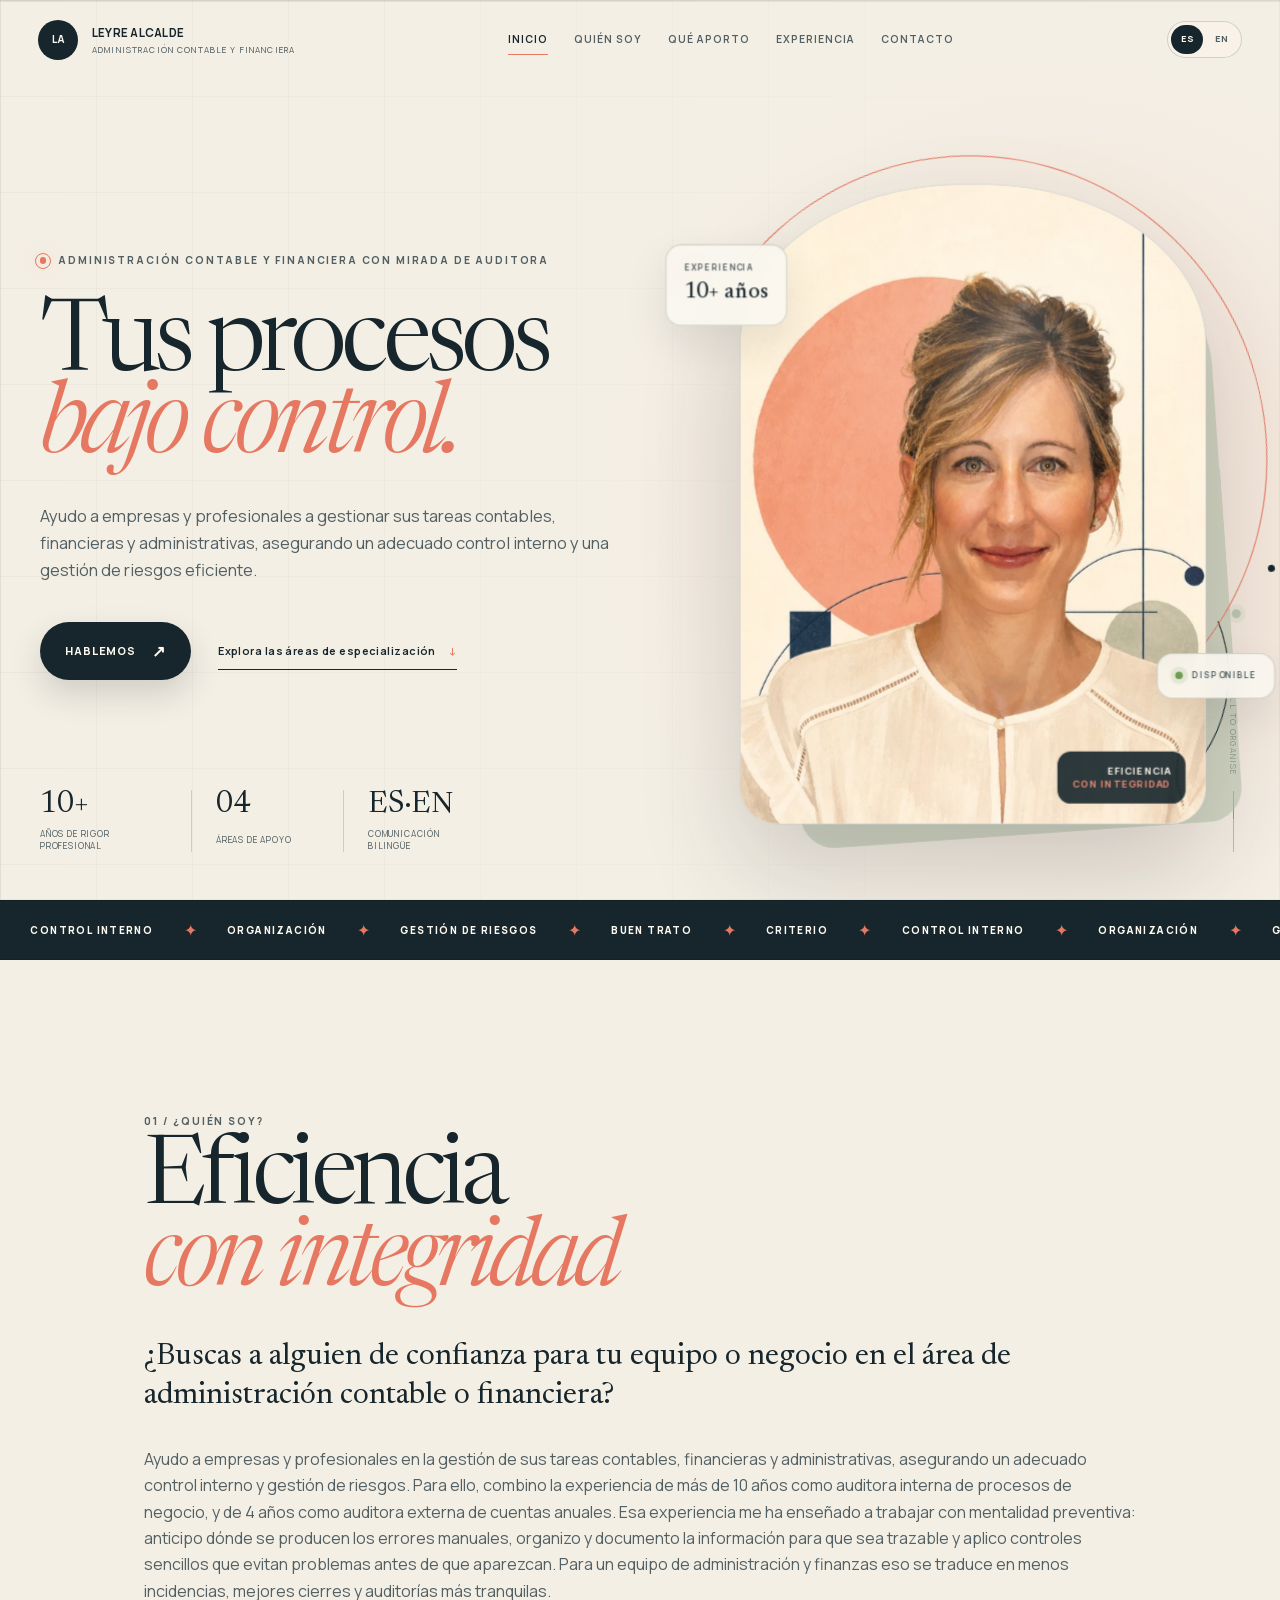
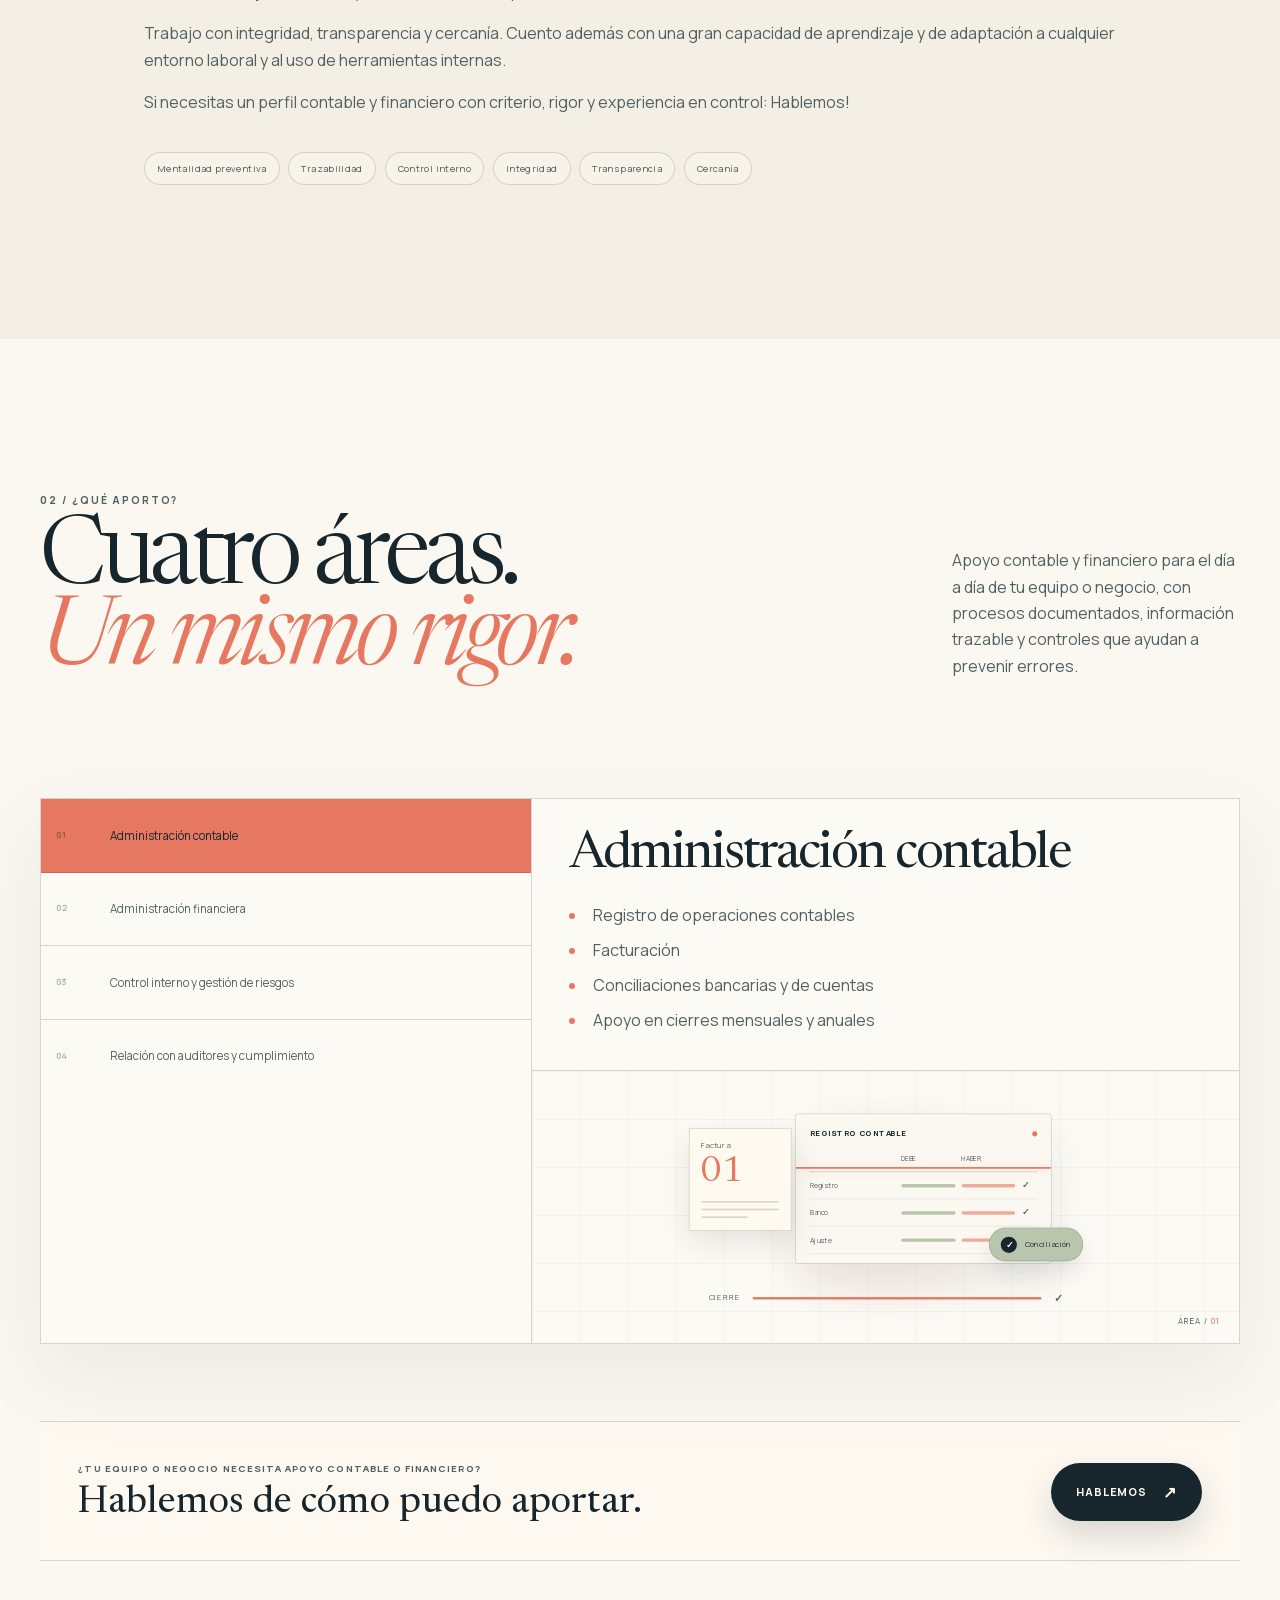
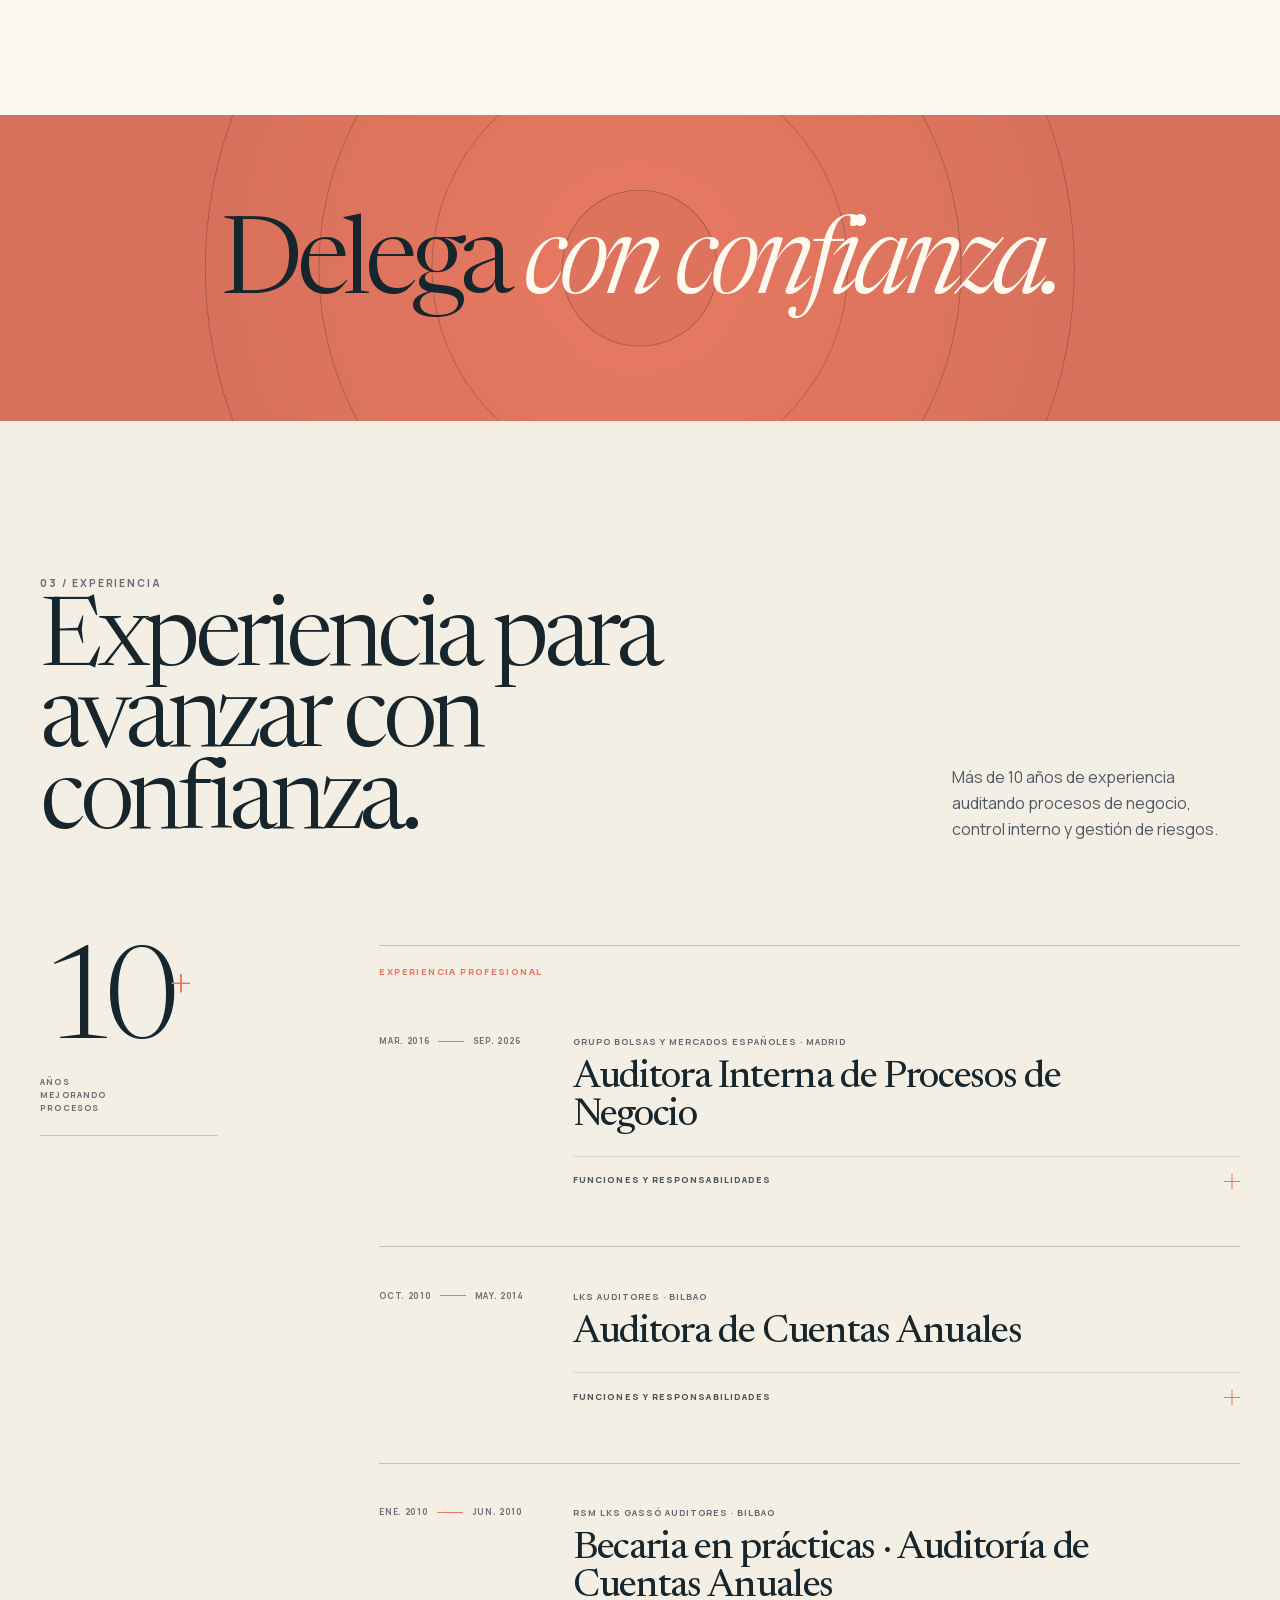
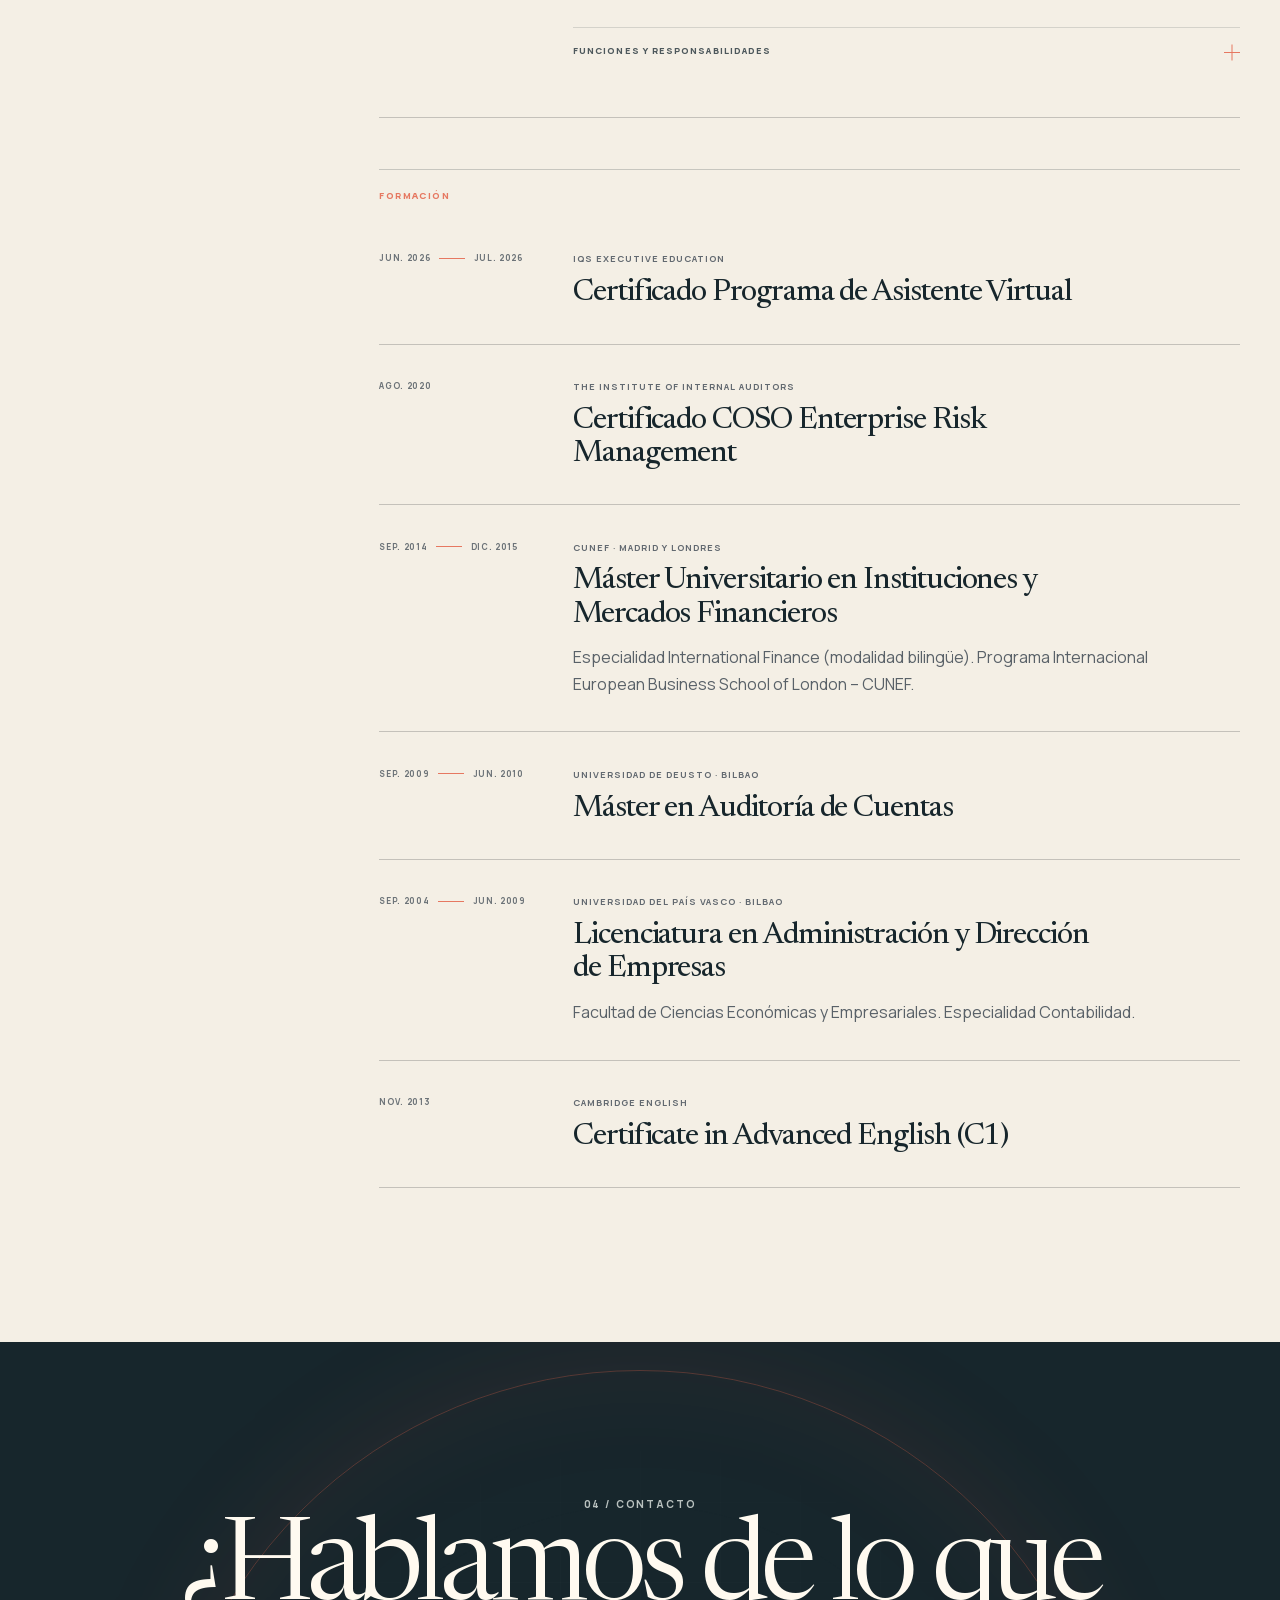
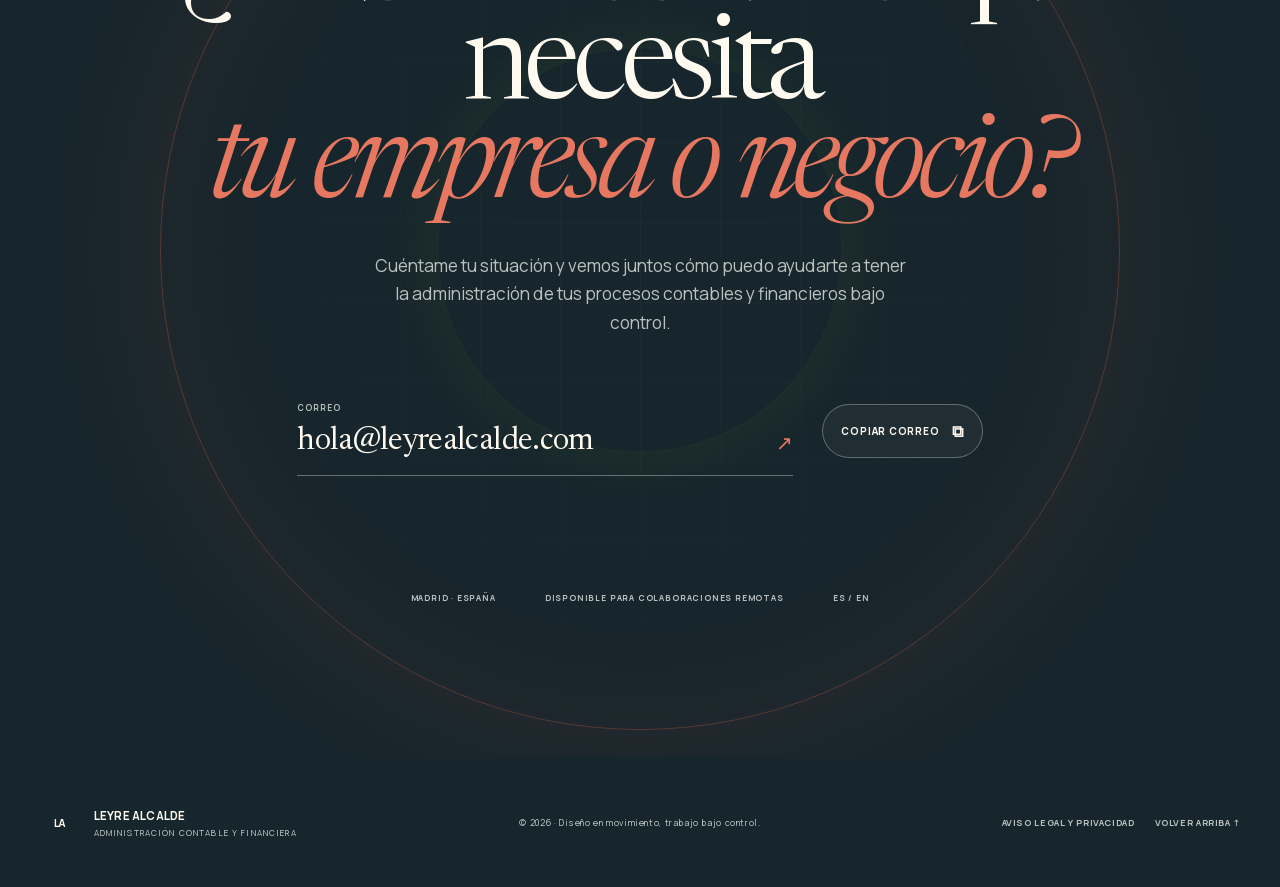
==== commit 1429ea18: "Actualizados textos y animaciones mas pequeñas" ====
--- a/index.html
+++ b/index.html
@@ -31,7 +31,7 @@
     <link rel="preload" href="assets/fonts/manrope-variable.woff2" as="font" type="font/woff2" crossorigin />
     <link rel="preload" href="assets/fonts/newsreader-variable.woff2" as="font" type="font/woff2" crossorigin />
     <link rel="preload" href="assets/images/leyre-portrait-960.webp" as="image" type="image/webp" imagesrcset="assets/images/leyre-portrait-640.webp 640w, assets/images/leyre-portrait-960.webp 960w, assets/images/leyre-portrait-1200.webp 1003w" imagesizes="(max-width: 840px) 82vw, 40vw" fetchpriority="high" />
-    <link rel="stylesheet" href="assets/css/styles.css?v=20261004-4" />
+    <link rel="stylesheet" href="assets/css/styles.css?v=20261004-5" />
     <script>document.documentElement.classList.add("js");</script>
     <script src="assets/vendor/three.min.js" defer></script>
     <script src="assets/js/main.js?v=20261004-3" defer></script>
@@ -178,7 +178,7 @@
               <span>Tus procesos</span>
               <span class="outline-word">bajo control.</span>
             </h1>
-            <p class="hero-lede hero-enter hero-enter-3">Ayudo a empresas y profesionales con su administración contable y financiera, gestionando sus tareas y procesos de negocio con rigor, control interno y una gestión de riesgos eficiente.</p>
+            <p class="hero-lede hero-enter hero-enter-3">Ayudo a empresas y profesionales a gestionar sus tareas contables, financieras y administrativas, asegurando un adecuado control interno y una gestión de riesgos eficiente.</p>
             <div class="hero-actions hero-enter hero-enter-4">
               <a class="button button-signal magnetic" href="#contacto"><span>Hablemos</span><i aria-hidden="true">↗</i></a>
               <a class="text-link" href="#servicios">Explora las áreas de especialización <i aria-hidden="true">↓</i></a>
@@ -235,7 +235,7 @@
           <div class="human-copy reveal">
             <p class="section-kicker">01 / ¿QUIÉN SOY?</p>
             <h2 id="human-title">Eficiencia<br /><em>con integridad</em></h2>
-            <p class="large-copy">¿Buscas a alguien de confianza para tu equipo de administración y finanzas?</p>
+            <p class="large-copy">¿Buscas a alguien de confianza para tu equipo o negocio en el área de administración contable o financiera?</p>
             <p>Ayudo a empresas y profesionales en la gestión de sus tareas contables, financieras y administrativas, asegurando un adecuado control interno y gestión de riesgos. Para ello, combino la experiencia de más de 10 años como auditora interna de procesos de negocio, y de 4 años como auditora externa de cuentas anuales. Esa experiencia me ha enseñado a trabajar con mentalidad preventiva: anticipo dónde se producen los errores manuales, organizo y documento la información para que sea trazable y aplico controles sencillos que evitan problemas antes de que aparezcan. Para un equipo de administración y finanzas eso se traduce en menos incidencias, mejores cierres y auditorías más tranquilas.</p>
             <p>Trabajo con integridad, transparencia y cercanía. Cuento además con una gran capacidad de aprendizaje y de adaptación a cualquier entorno laboral y al uso de herramientas internas.</p>
             <p>Si necesitas un perfil contable y financiero con criterio, rigor y experiencia en control: Hablemos!</p>
@@ -249,7 +249,7 @@
         <div class="section-shell">
           <header class="section-heading reveal">
             <div><p class="section-kicker">02 / ¿QUÉ APORTO?</p><h2 id="services-title">Cuatro áreas.<br /><em>Un mismo rigor.</em></h2></div>
-            <p>Apoyo contable y financiero para el día a día de tu equipo, con procesos documentados, información trazable y controles que ayudan a prevenir errores.</p>
+            <p>Apoyo contable y financiero para el día a día de tu equipo o negocio, con procesos documentados, información trazable y controles que ayudan a prevenir errores.</p>
           </header>
 
           <div class="service-console reveal" data-service-console>
@@ -261,27 +261,27 @@
             </div>
 
             <article class="service-panel is-active" id="service-panel-1" role="tabpanel" aria-labelledby="service-tab-1" tabindex="0" data-service-panel="0">
+              <div class="service-panel-copy"><h3>Administración contable</h3><ul><li>Registro de operaciones contables</li><li>Facturación</li><li>Conciliaciones bancarias y de cuentas</li><li>Apoyo en cierres mensuales y anuales</li></ul></div>
               <div class="service-visual" aria-hidden="true"></div>
-              <div class="service-panel-copy"><h3>Administración contable</h3><ul><li>Registro de operaciones contables</li><li>Facturación</li><li>Conciliaciones bancarias y de cuentas</li><li>Apoyo en cierres mensuales y anuales</li></ul></div>
             </article>
             <article class="service-panel" id="service-panel-2" role="tabpanel" aria-labelledby="service-tab-2" tabindex="0" data-service-panel="1" hidden>
+              <div class="service-panel-copy"><h3>Administración financiera</h3><ul><li>Control de cobros, pagos y tesorería</li><li>Seguimiento presupuestario y análisis de desviaciones</li><li>Preparación de informes y reporting para dirección</li></ul></div>
               <div class="service-visual" aria-hidden="true"></div>
-              <div class="service-panel-copy"><h3>Administración financiera</h3><ul><li>Control de cobros, pagos y tesorería</li><li>Seguimiento presupuestario y análisis de desviaciones</li><li>Preparación de informes y reporting para dirección</li></ul></div>
             </article>
             <article class="service-panel" id="service-panel-3" role="tabpanel" aria-labelledby="service-tab-3" tabindex="0" data-service-panel="2" hidden>
+              <div class="service-panel-copy"><h3>Control interno y gestión de riesgos</h3><ul><li>Diseño y documentación de procedimientos</li><li>Identificación de riesgos y definición de controles</li><li>Detección de ineficiencias y propuestas de mejora</li></ul></div>
               <div class="service-visual" aria-hidden="true"></div>
-              <div class="service-panel-copy"><h3>Control interno y gestión de riesgos</h3><ul><li>Diseño y documentación de procedimientos</li><li>Identificación de riesgos y definición de controles</li><li>Detección de ineficiencias y propuestas de mejora</li></ul></div>
             </article>
             <article class="service-panel" id="service-panel-4" role="tabpanel" aria-labelledby="service-tab-4" tabindex="0" data-service-panel="3" hidden>
+              <div class="service-panel-copy"><h3>Relación con auditores y cumplimiento</h3><ul><li>Preparación de documentación para auditorías</li><li>Interlocución con auditores</li><li>Respuesta a requerimientos y seguimiento de recomendaciones</li></ul></div>
               <div class="service-visual" aria-hidden="true"></div>
-              <div class="service-panel-copy"><h3>Relación con auditores y cumplimiento</h3><ul><li>Preparación de documentación para auditorías</li><li>Interlocución con auditores</li><li>Respuesta a requerimientos y seguimiento de recomendaciones</li></ul></div>
             </article>
           </div>
 
 
           <aside class="section-conversion reveal" aria-label="Siguiente paso">
             <div>
-              <p>¿Tu equipo necesita apoyo contable o financiero?</p>
+              <p>¿Tu equipo o negocio necesita apoyo contable o financiero?</p>
               <h3>Hablemos de cómo puedo aportar.</h3>
             </div>
             <a class="button button-signal magnetic" href="#contacto"><span>Hablemos</span><i aria-hidden="true">↗</i></a>
@@ -376,8 +376,8 @@
         <div class="contact-glow" aria-hidden="true"></div>
         <div class="section-shell contact-inner reveal">
           <p class="section-kicker">04 / CONTACTO</p>
-          <h2 id="contact-title">¿Ponemos tus tareas y procesos<br /><em>en movimiento?</em></h2>
-          <p>Cuéntame qué está ocupando demasiado tiempo. Podemos empezar justo ahí.</p>
+          <h2 id="contact-title">¿Hablamos de lo que necesita<br /><em>tu empresa o negocio?</em></h2>
+          <p>Cuéntame tu situación y vemos juntos cómo puedo ayudarte a tener la administración de tus procesos contables y financieros bajo control.</p>
           <div class="contact-actions">
             <a class="email-link" href="mailto:hola@leyrealcalde.com" aria-label="Escribir a hola@leyrealcalde.com">
               <span class="contact-label">Correo</span>
--- a/assets/css/styles.css
+++ b/assets/css/styles.css
@@ -232,7 +232,7 @@
 .service-tab:hover { color: var(--ivory); padding-left: 1.7rem; }
 .service-tab.is-active { color: var(--night); background: var(--coral); }
 .service-tab.is-active span { color: rgba(7,11,18,0.58); }
-.service-panel { display: grid; min-height: 32.2rem; grid-template-rows: 1fr auto; outline: none; }
+.service-panel { display: grid; min-height: 0; grid-template-rows: auto 17rem; outline: none; }
 .service-panel[hidden] { display: none; }
 .service-visual { position: relative; display: grid; min-height: 18rem; place-items: center; overflow: hidden; background: radial-gradient(circle, rgba(255,104,77,0.11), transparent 34%), linear-gradient(rgba(255,255,255,0.025) 1px, transparent 1px), linear-gradient(90deg, rgba(255,255,255,0.025) 1px, transparent 1px); background-size: auto, 3rem 3rem, 3rem 3rem; }
 .service-visual::before, .service-visual::after { position: absolute; top: 50%; left: 50%; border: 1px solid var(--line); border-radius: 50%; content: ""; transform: translate(-50%,-50%); }
@@ -245,7 +245,7 @@
 .mini-core b { transform: translate(-50%,-50%) rotate(-28deg); }
 .mini-coordinate { position: absolute; right: 1.2rem; bottom: 1rem; color: var(--fog); font-size: 0.5rem; letter-spacing: 0.13em; }
 .mini-coordinate i { color: var(--coral); font-style: normal; }
-.service-panel-copy { padding: 2rem 2.3rem 2.3rem; border-top: 1px solid var(--line); }
+.service-panel-copy { padding: 2rem 2.3rem 2.3rem; border-bottom: 1px solid var(--line); }
 .service-panel h3 { margin-bottom: 1rem; font-family: "Newsreader", Georgia, serif; font-size: clamp(2.2rem, 4vw, 4.2rem); font-weight: 400; line-height: 0.95; letter-spacing: -0.04em; }
 .service-panel ul { display: block; padding-left: 1.15rem; margin: 1.4rem 0 0; list-style: disc; }
 .service-panel li { padding-left: 0.35rem; color: var(--fog); font-size: 1rem; line-height: 1.65; }
@@ -614,11 +614,11 @@
 
 
 /* Accounting, finance, controls and audit scenes --------------------------- */
-.service-visual { min-height: 20rem; transition: opacity 180ms ease, transform 260ms var(--ease); }
+.service-visual { min-height: 17rem; transition: opacity 180ms ease, transform 260ms var(--ease); }
 .service-visual::before, .service-visual::after { content: none; }
 .service-panel.is-switching .service-visual { opacity: 0; transform: scale(0.985); }
 .visual-stage { position: absolute; inset: 0; display: grid; overflow: hidden; place-items: center; }
-.contribution-scene { position: relative; width: min(calc(100% - 2.5rem), 29rem); height: 16rem; color: var(--night); }
+.contribution-scene { position: relative; width: min(calc(100% - 2.5rem), 29rem); height: 16rem; color: var(--night); transform: scale(0.85); }
 .contribution-scene span, .contribution-scene small { font-size: 0.57rem; line-height: 1.4; }
 .contribution-scene .scene-heading { display: flex; align-items: center; justify-content: space-between; gap: 0.5rem; }
 .scene-heading span { font-weight: 750; letter-spacing: 0.07em; text-transform: uppercase; }
